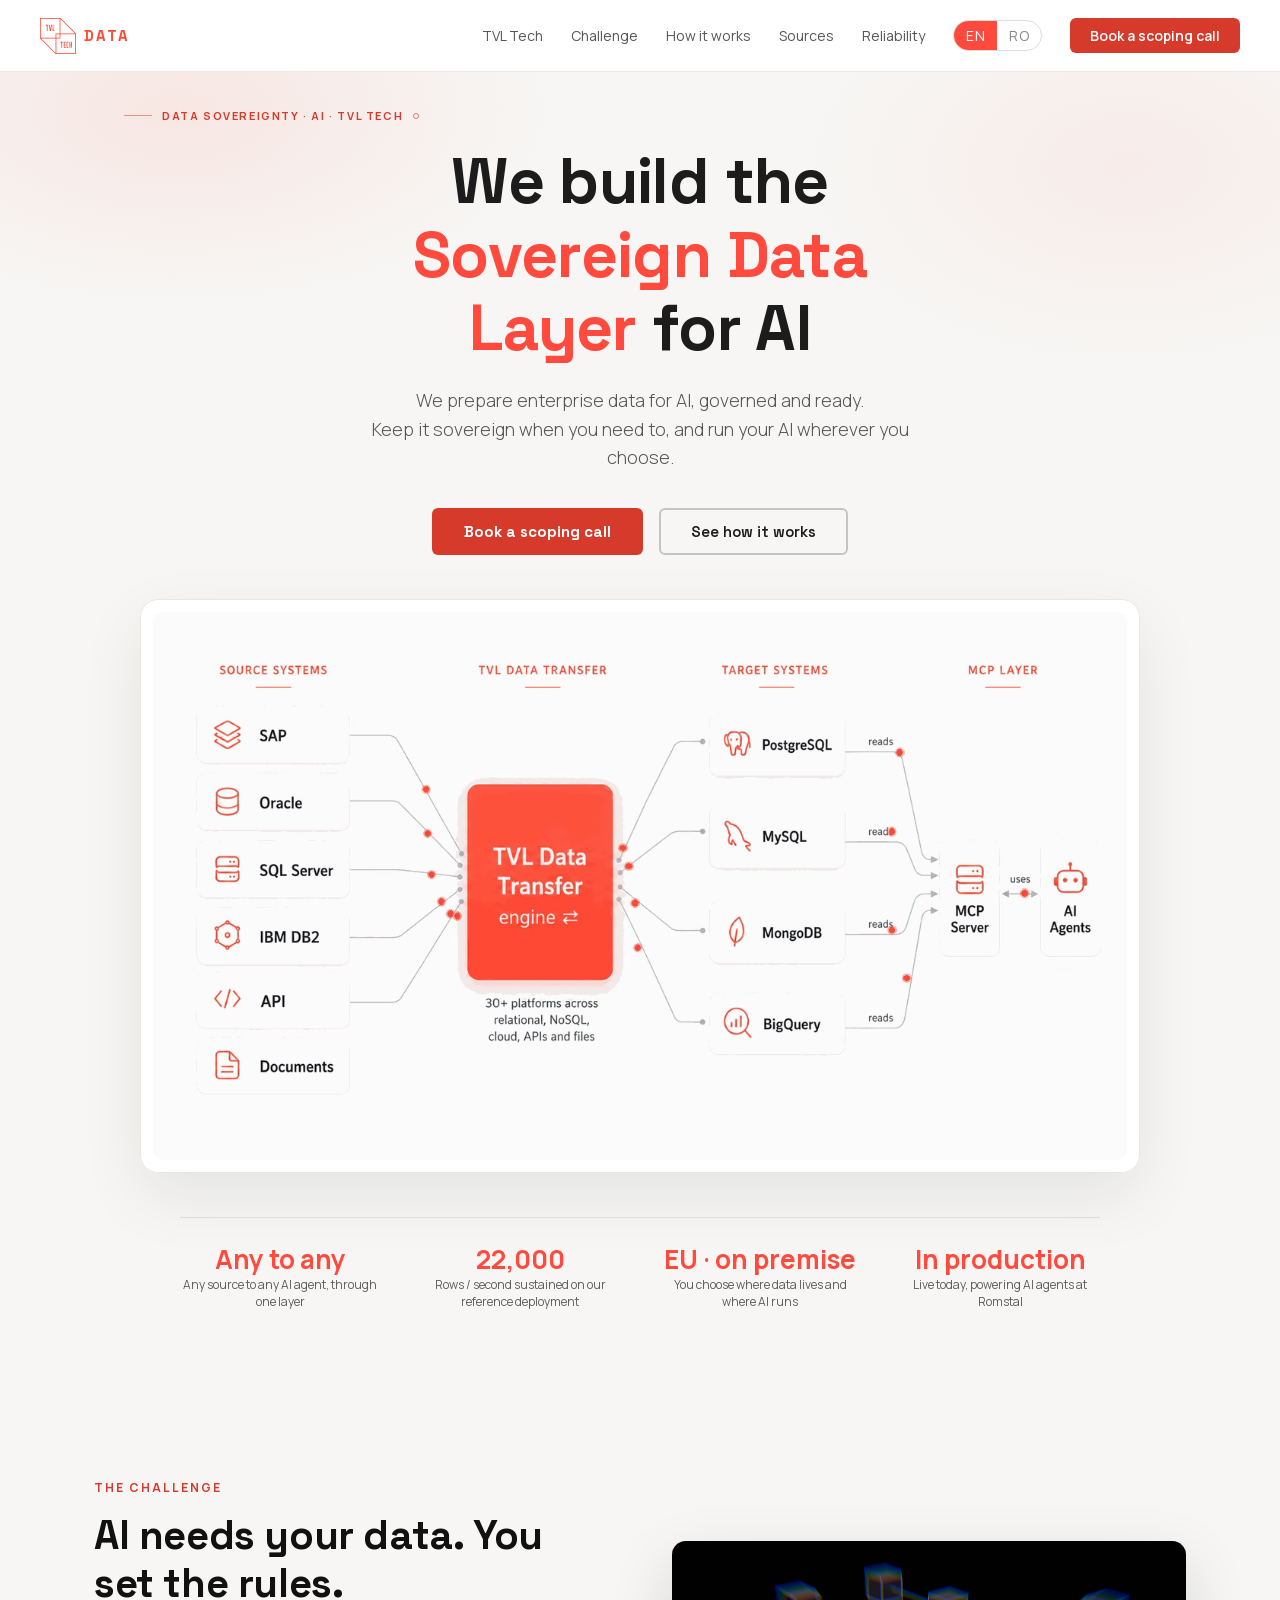
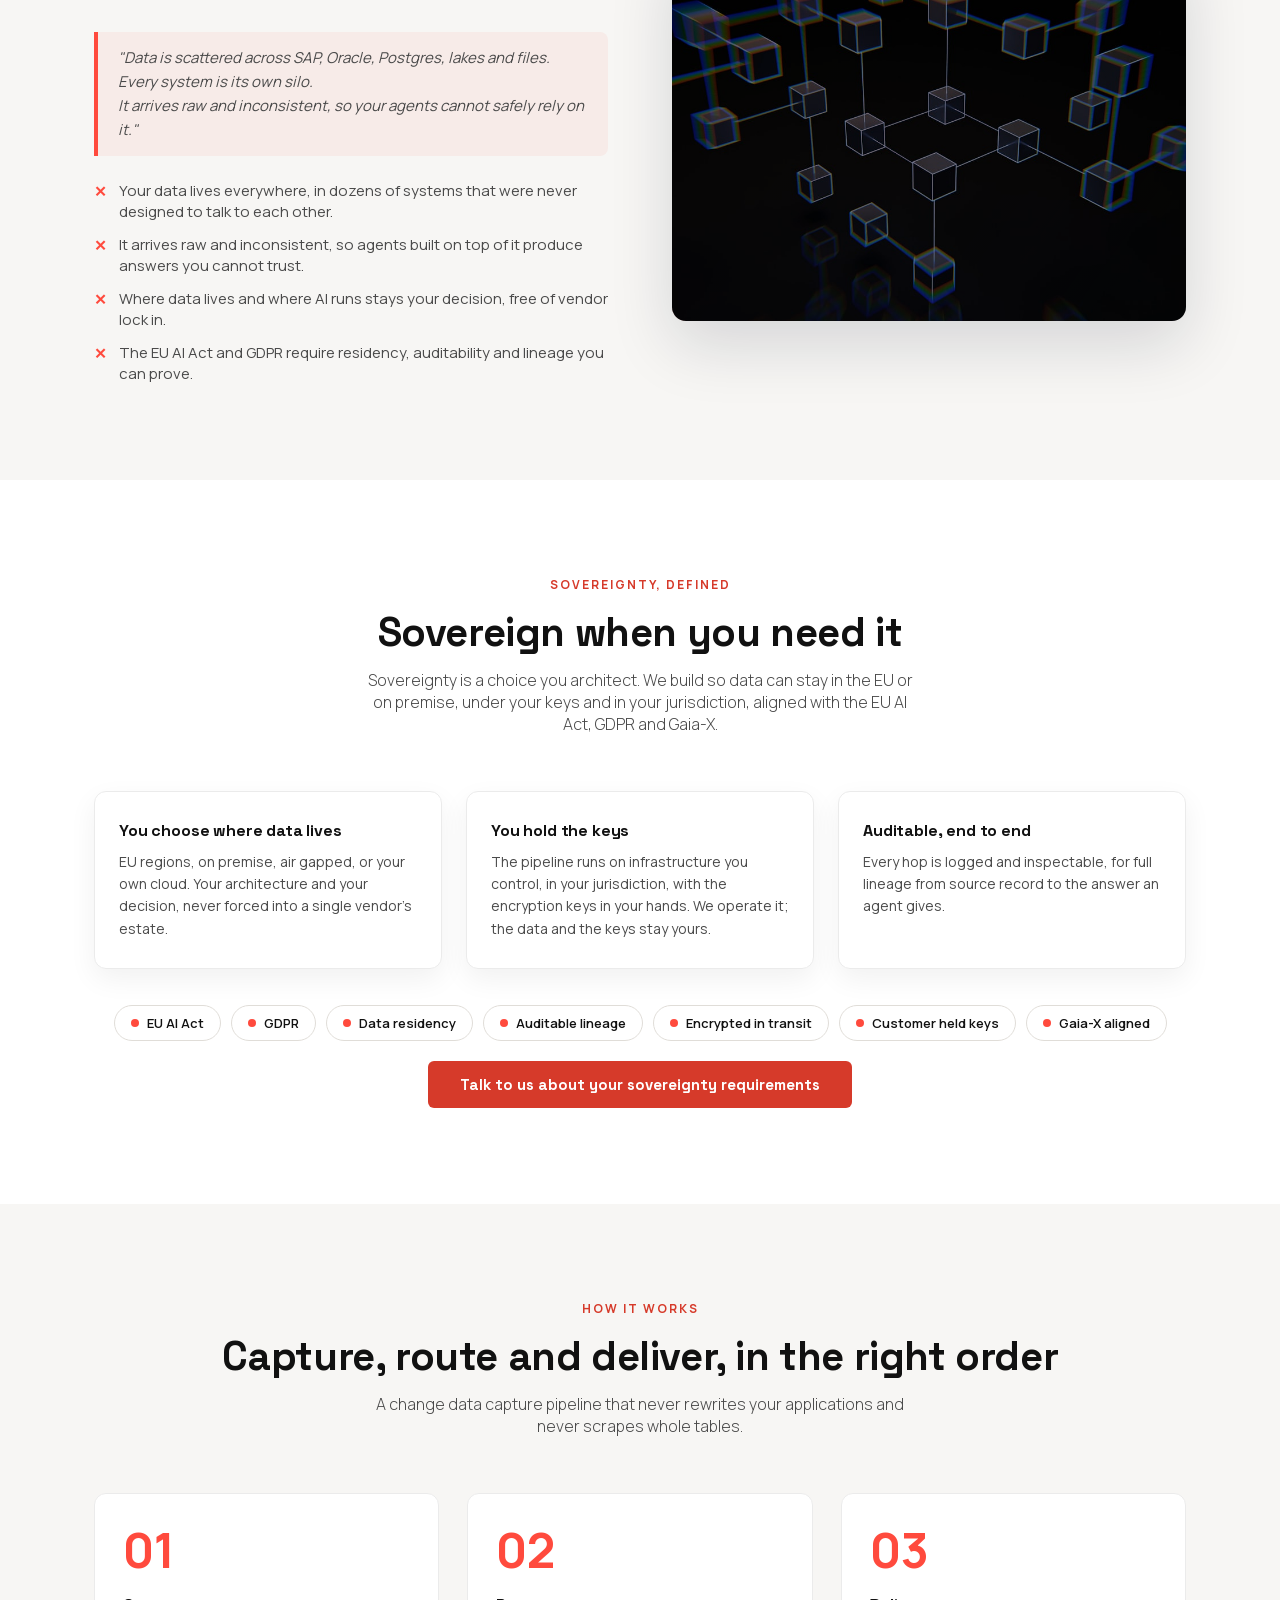
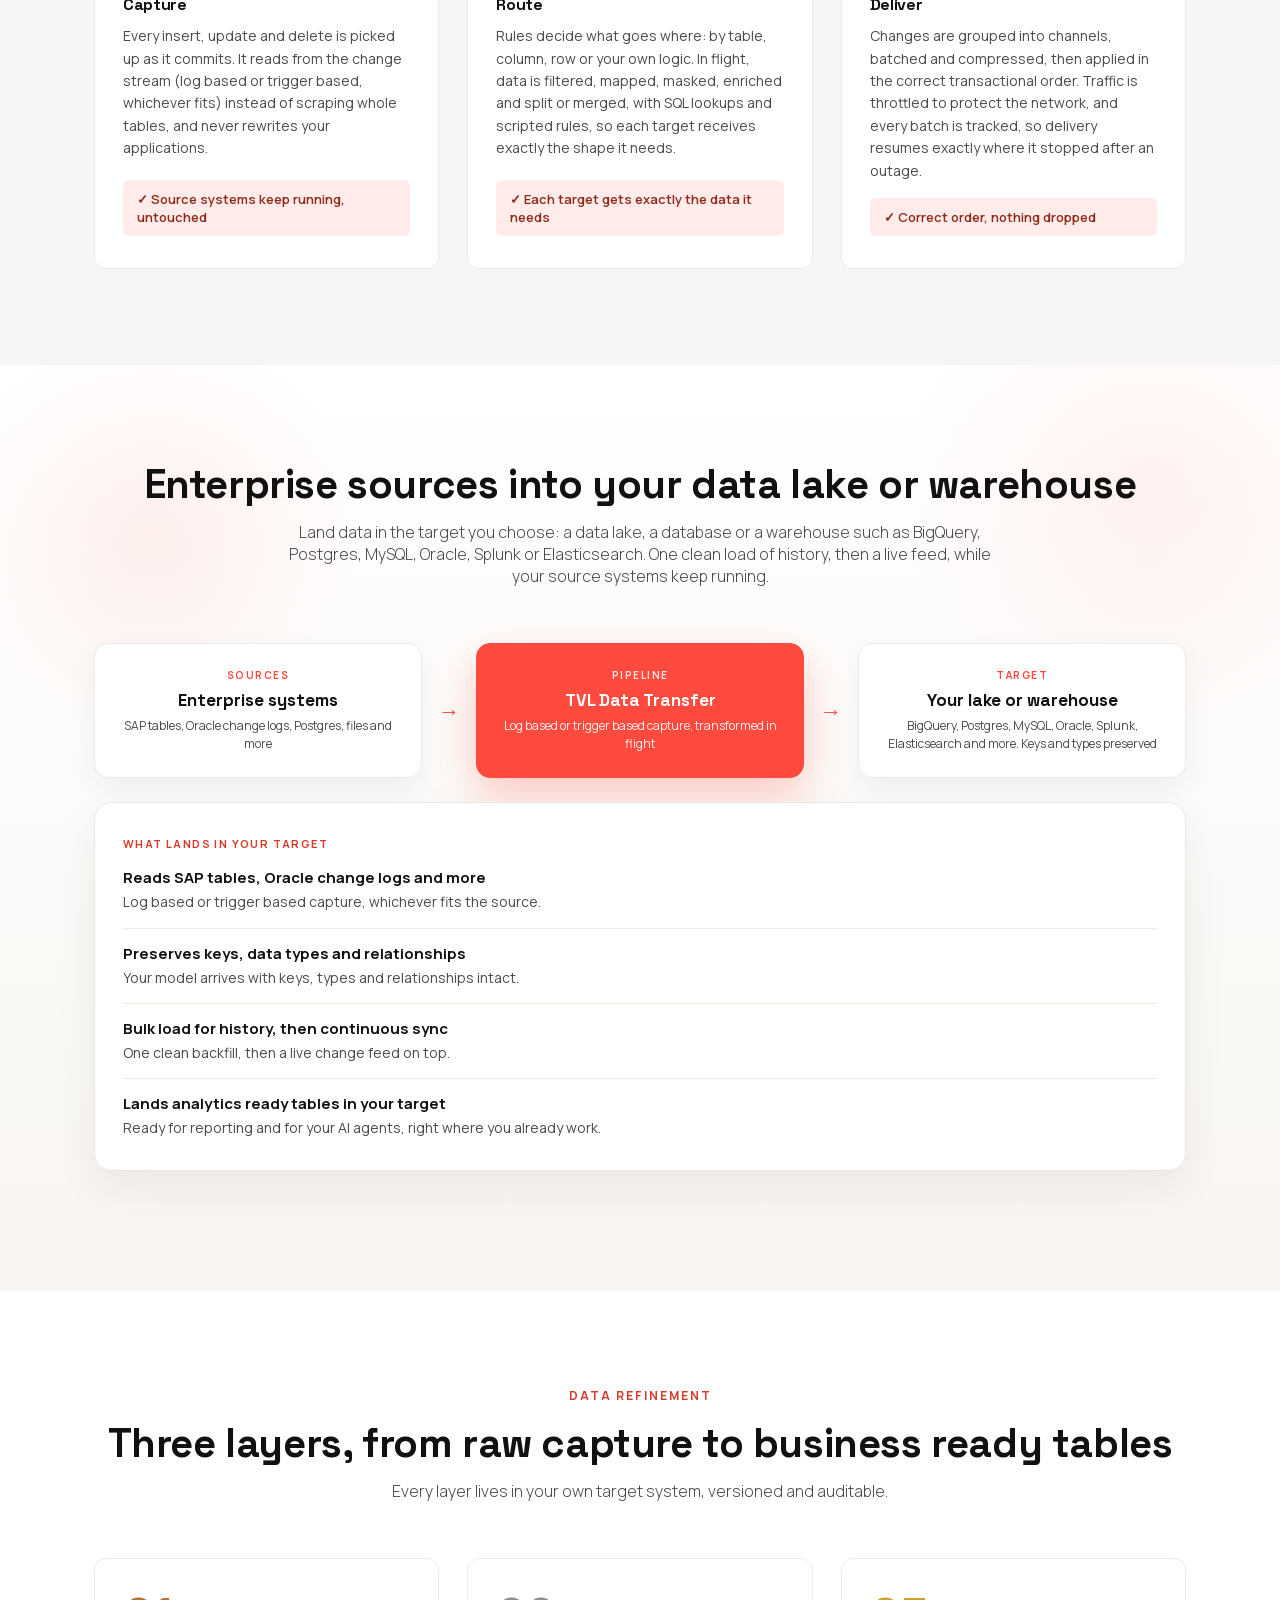
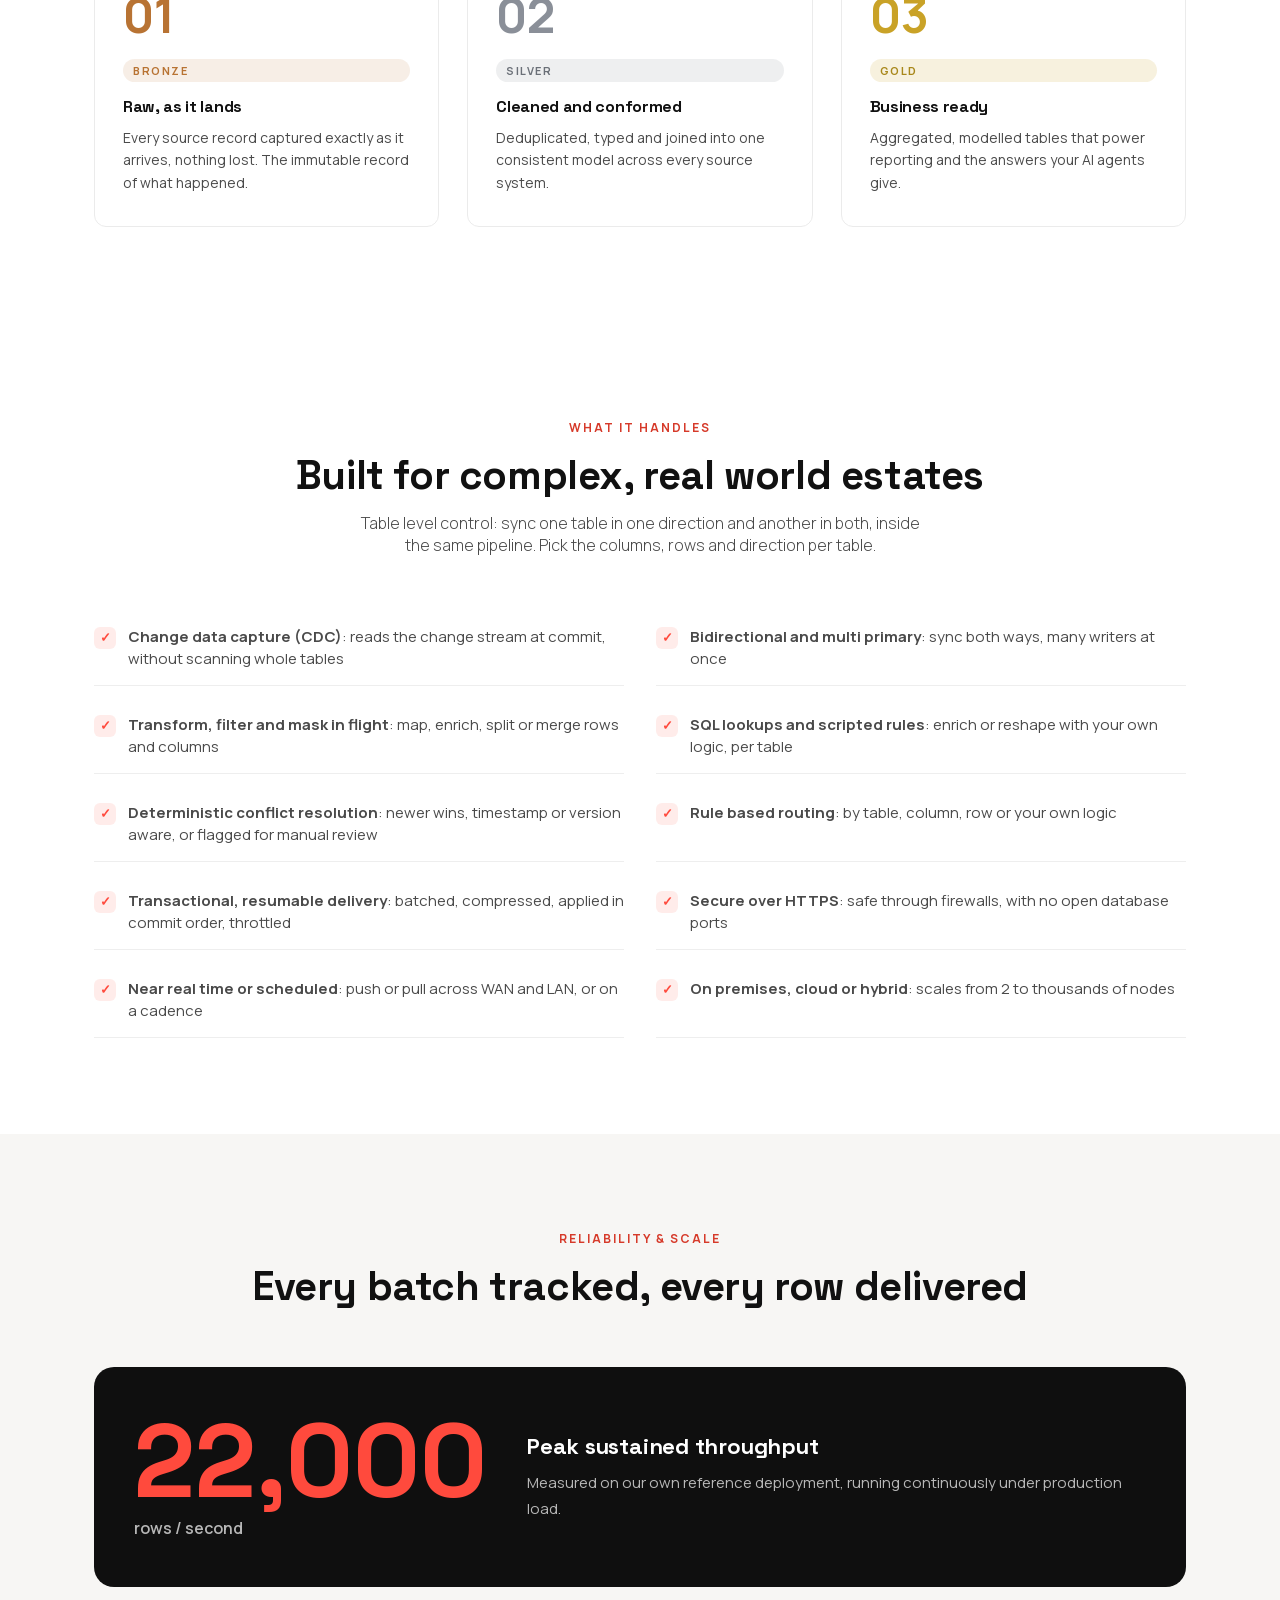
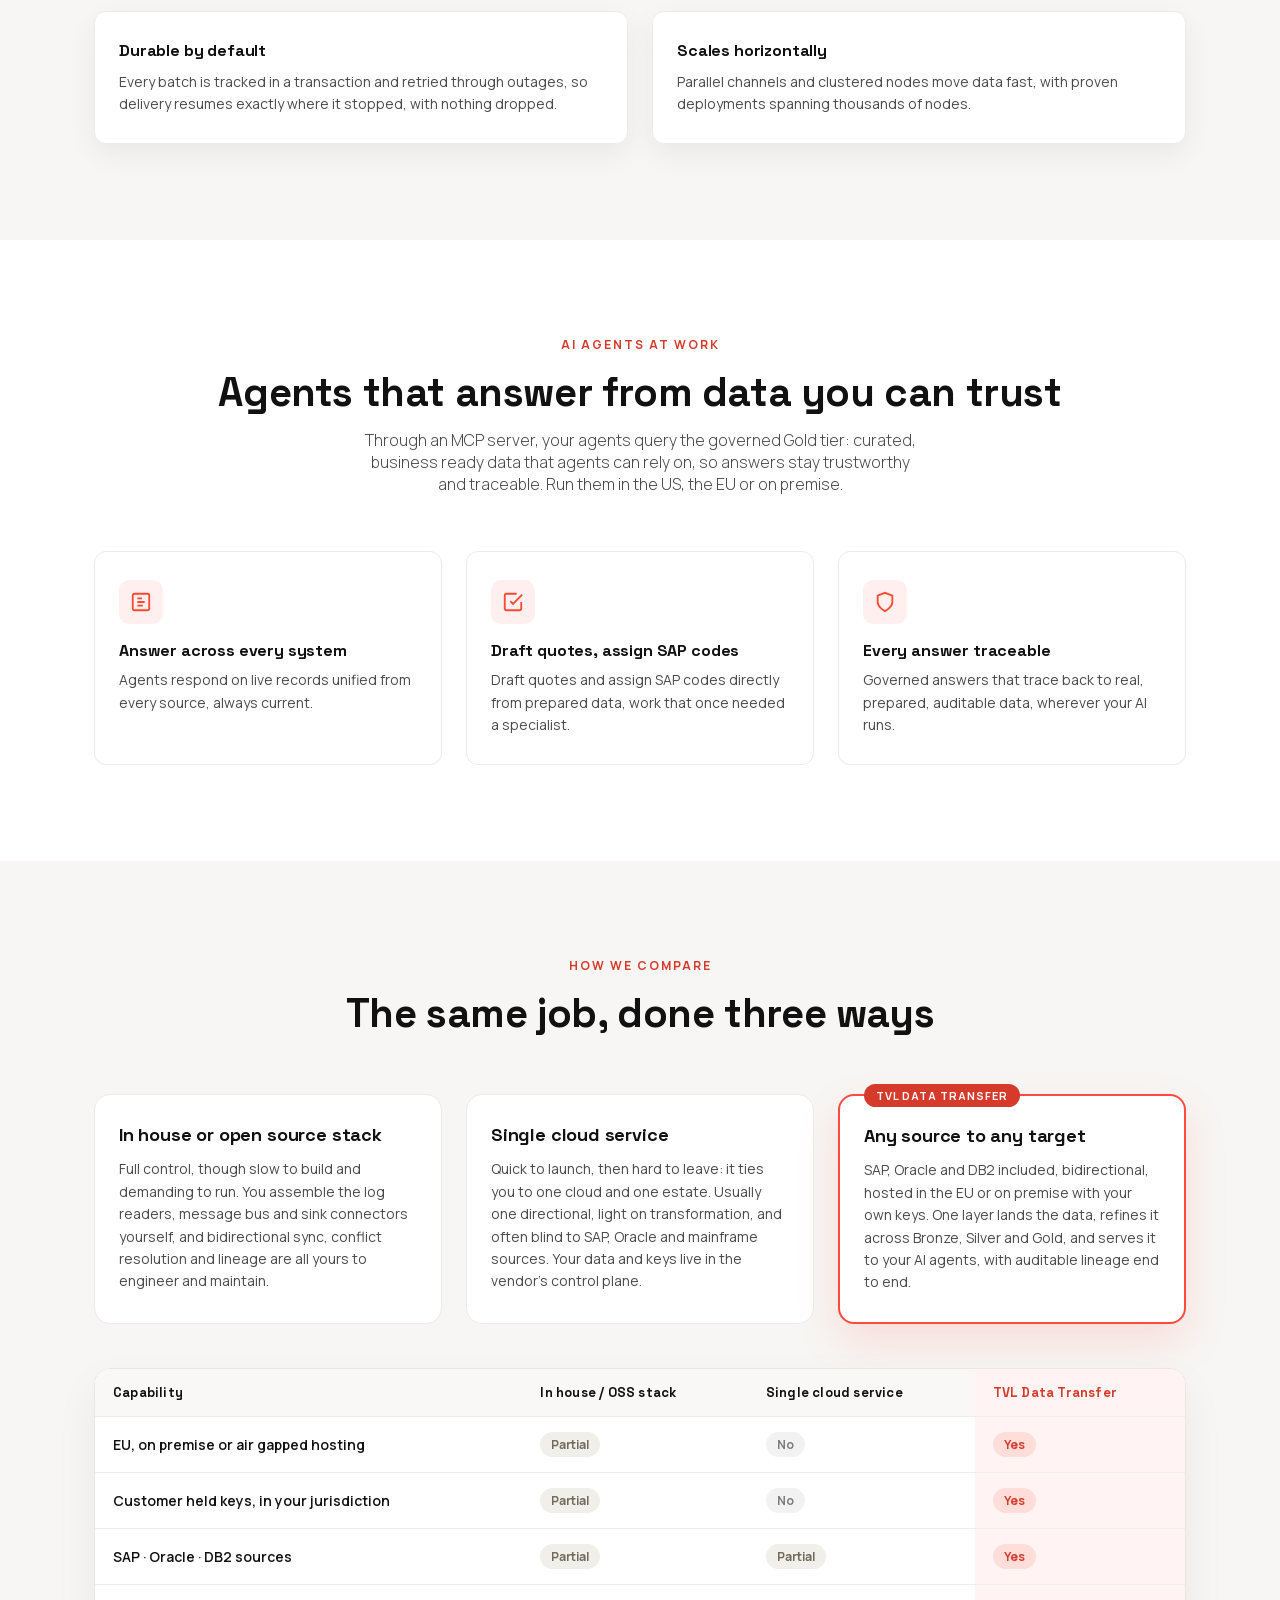
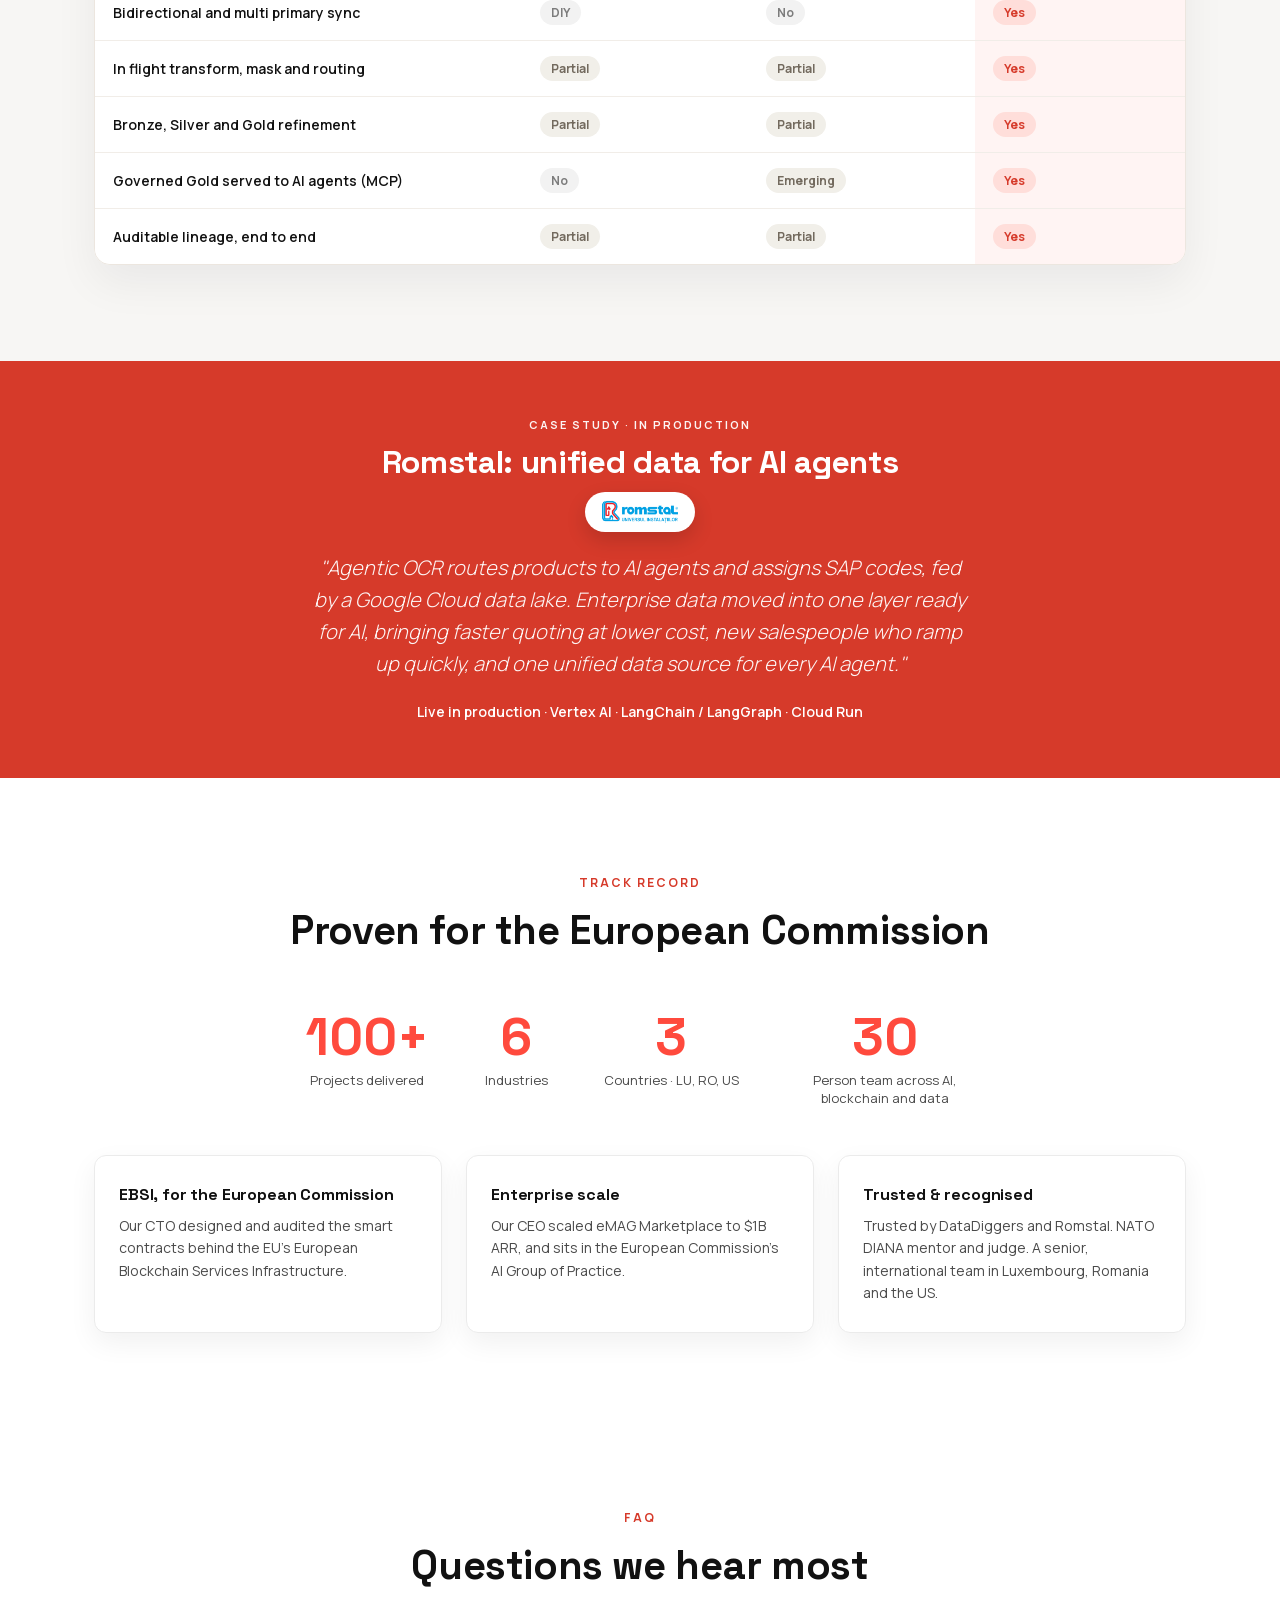
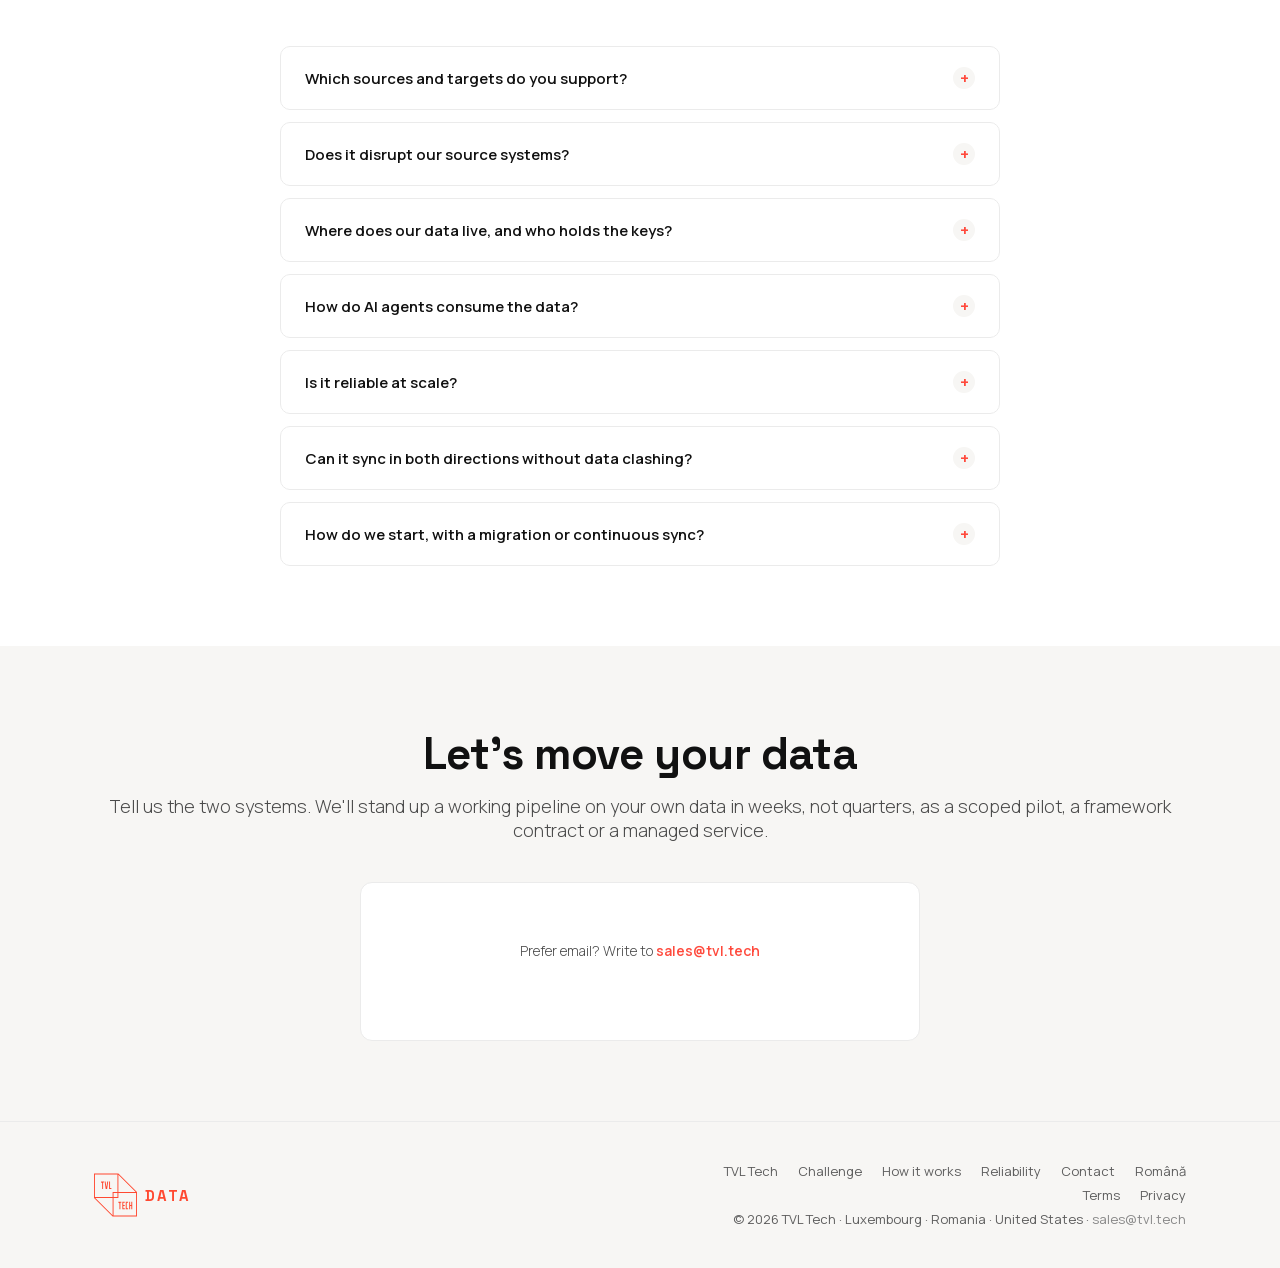
==== index.html @ ac5a1e0a "Add VideoObject schema for the architecture animation Only grounded change from the proposed posture" ====
<!DOCTYPE html>
<html lang="en">
<head>
  <meta charset="UTF-8">
  <link rel="icon" type="image/svg+xml" href="favicon.svg">
  <link rel="apple-touch-icon" href="favicon.svg">
  <meta name="viewport" content="width=device-width, initial-scale=1.0">
  <meta name="theme-color" content="#ff4a3d">
  <link rel="preload" href="/fonts/space-grotesk-latin.woff2" as="font" type="font/woff2" crossorigin>
  <link rel="preload" href="/fonts/manrope-latin.woff2" as="font" type="font/woff2" crossorigin>
  <title>TVL Data Transfer | The Sovereign Data Layer for AI</title>
  <meta name="description" content="Move enterprise data from any source to any AI agent, governed and sovereign. Change data capture into your lake, database or warehouse, served to agents via MCP.">
  <meta property="og:title" content="TVL Data Transfer: The Sovereign Data Layer for AI">
  <meta property="og:description" content="Any source to any AI agent, governed and ready. CDC into your lake, database or warehouse, refined and auditable, queried through an MCP server. EU AI Act and GDPR aligned.">
  <meta property="og:type" content="website">
  <meta property="og:url" content="https://data.tvl.tech/">
  <meta property="og:image" content="https://data.tvl.tech/images/architecture-static.png">
  <meta property="og:image:width" content="1280">
  <meta property="og:image:height" content="720">
  <meta property="og:image:alt" content="TVL Data Transfer architecture: enterprise sources through the engine into your target, served to AI agents via an MCP server.">
  <meta property="og:locale" content="en_US">
  <meta property="og:locale:alternate" content="ro_RO">
  <meta property="og:site_name" content="TVL Data Transfer">

  <!-- Twitter Card -->
  <meta name="twitter:card" content="summary_large_image">
  <meta name="twitter:title" content="TVL Data Transfer: The Sovereign Data Layer for AI">
  <meta name="twitter:description" content="Any source to any AI agent, governed and ready. CDC into your lake, database or warehouse, refined and auditable, queried through an MCP server.">
  <meta name="twitter:image" content="https://data.tvl.tech/images/architecture-static.png">

  <!-- Canonical + alternates -->
  <link rel="canonical" href="https://data.tvl.tech/">
  <link rel="alternate" hreflang="en" href="https://data.tvl.tech/">
  <link rel="alternate" hreflang="ro" href="https://data.tvl.tech/ro/">
  <link rel="alternate" hreflang="x-default" href="https://data.tvl.tech/">

  <!-- Robots -->
  <meta name="robots" content="index, follow, max-image-preview:large, max-snippet:-1">
  <meta name="author" content="TVL Tech">

  <!-- Schema.org JSON-LD -->
  <script type="application/ld+json">
  {
    "@context": "https://schema.org",
    "@type": "SoftwareApplication",
    "name": "TVL Data Transfer",
    "applicationCategory": "BusinessApplication",
    "operatingSystem": "Cloud, on premise, hybrid",
    "description": "The sovereign data layer for AI. Change data capture from enterprise sources into your data lake, database or warehouse, refined across Bronze, Silver and Gold and queried by AI agents through an MCP server. EU AI Act and GDPR aligned.",
    "provider": {
      "@type": "Organization",
      "name": "TVL Tech",
      "url": "https://tvl.tech/",
      "logo": "https://data.tvl.tech/favicon.svg",
      "areaServed": ["LU", "RO", "US", "EU"]
    },
    "offers": {
      "@type": "Offer",
      "availability": "https://schema.org/InStock"
    }
  }
  </script>

  <!-- FAQ structured data (rich results + AI answer engines) -->
  <script type="application/ld+json">
  {
    "@context": "https://schema.org",
    "@type": "FAQPage",
    "inLanguage": "en",
    "mainEntity": [
      { "@type": "Question", "name": "Which sources and targets do you support?", "acceptedAnswer": { "@type": "Answer", "text": "Enterprise sources such as SAP, Oracle, SQL Server, DB2, Postgres, data lakes and files, captured log based or trigger based. Targets are yours to choose: BigQuery, Postgres, MySQL, Oracle, Splunk, Elasticsearch and other lakes, databases and warehouses, refined across Bronze, Silver and Gold. Any source to any target." } },
      { "@type": "Question", "name": "Does it disrupt our source systems?", "acceptedAnswer": { "@type": "Answer", "text": "No. It reads from the change stream rather than scraping whole tables, and never rewrites your applications. We do one clean bulk load of history, then a continuous live sync on top, while your systems keep running throughout." } },
      { "@type": "Question", "name": "Where does our data live, and who holds the keys?", "acceptedAnswer": { "@type": "Answer", "text": "Wherever you decide: EU regions, on premise, or your own cloud. You keep your infrastructure and your encryption keys; we operate the pipeline while you keep control. Every hop is logged for full, auditable lineage." } },
      { "@type": "Question", "name": "How do AI agents consume the data?", "acceptedAnswer": { "@type": "Answer", "text": "Through an MCP server, your agents query the governed Gold tier data directly. They run in the US, the EU or on premise, and every answer is traceable to real, prepared, auditable records." } },
      { "@type": "Question", "name": "Is it reliable at scale?", "acceptedAnswer": { "@type": "Answer", "text": "Every batch is tracked in a transaction and retried through outages, so delivery resumes where it stopped with nothing dropped. Peak sustained throughput on our reference deployment is 22,000 rows per second, and it scales from 2 to thousands of nodes." } },
      { "@type": "Question", "name": "Can it sync in both directions without data clashing?", "acceptedAnswer": { "@type": "Answer", "text": "Yes. The pipeline runs bidirectional and multi primary, so several systems can write at once. Conflicts are detected on the primary key, changed data, or a timestamp or version column, then resolved with a deterministic strategy such as newer wins, or flagged for manual review, and you set the rule per table." } },
      { "@type": "Question", "name": "How do we start, with a migration or continuous sync?", "acceptedAnswer": { "@type": "Answer", "text": "Either. We scope, build and operate the pipeline end to end: a single migration off a legacy system, a continuous sync between platforms, or a permanent integration layer. Tell us the two systems and we stand up a working pipeline on your own data in weeks, not quarters." } }
    ]
  }
  </script>

  <!-- Organization (entity grounding for search + AI answer engines) -->
  <script type="application/ld+json">
  {
    "@context": "https://schema.org",
    "@type": "Organization",
    "name": "TVL Tech",
    "url": "https://tvl.tech/",
    "logo": "https://data.tvl.tech/favicon.svg",
    "description": "TVL Tech builds the sovereign data layer for AI: it moves enterprise data from any source to any target and serves it to AI agents, governed and ready, in the EU or on premise.",
    "areaServed": ["Luxembourg", "Romania", "United States", "European Union"],
    "sameAs": ["https://tvltech.lu", "https://academy.tvl.tech"],
    "knowsAbout": ["change data capture", "data sovereignty", "EU AI Act", "Model Context Protocol", "data lakes", "BigQuery", "AI agents"]
  }
  </script>

  <!-- VideoObject for the architecture animation (video search + AI grounding) -->
  <script type="application/ld+json">
  {
    "@context": "https://schema.org",
    "@type": "VideoObject",
    "name": "How TVL Data Transfer moves enterprise data to AI agents",
    "description": "Animated architecture overview: enterprise sources (SAP, Oracle, SQL Server, DB2, APIs, files) flow through the TVL Data Transfer engine into your target (BigQuery, Postgres, MySQL, MongoDB and more), then an MCP server serves the governed data to AI agents.",
    "thumbnailUrl": "https://data.tvl.tech/images/architecture-static.png",
    "contentUrl": "https://data.tvl.tech/images/architecture.mp4",
    "uploadDate": "2026-08-07",
    "inLanguage": "en"
  }
  </script>
  <link rel="stylesheet" href="index.css">
</head>
<body>

<a class="skip-link" href="#main">Skip to content</a>

<!-- ── NAV ── -->
<nav aria-label="Primary">
  <a class="nav-logo" href="#">
    <svg height="40" width="36" viewBox="107 107 786 786" fill="none" xmlns="http://www.w3.org/2000/svg">
      <path d="M892.95 447.19L552.77 107.06V106.92H106.92V552.81L447.19 893.07H893.08L892.95 447.18V447.19ZM868.91 447.19H552.78V131.19L868.91 447.18V447.19ZM123.99 123.99H535.71V447.19H447.19V535.75H123.99V123.99ZM535.71 464.25V535.75H464.25V464.25H535.71ZM131.04 552.81H447.19V868.94L131.04 552.81ZM876.01 876.01H464.25V552.81H552.77V464.25H876.01V876.01Z" fill="#FF4931"/>
      <path d="M290.55 255.08V272.11H273.12V389.18H255.88V281.12L236.53 272.11V255.08H290.55Z" fill="#FF4931"/>
      <path d="M366.8 255.08L346.7 389.18H321.03L300.92 255.08H318.53L329.85 330.57L331.7 342.92H336.02L337.88 330.57L349.19 255.08H366.8Z" fill="#FF4931"/>
      <path d="M424.68 372.12V389.18H382.92V255.08H400.17V372.12H424.68Z" fill="#FF4931"/>
      <path d="M552.77 641.5L572.22 650.55V759.11H589.54V658.63V641.5H607.06V624.37H552.77V641.5Z" fill="#FF4931"/>
      <path d="M642.28 700.21H668.27V683.08H642.28L641.92 641.5H668.84V624.37H636.12H624.96V641.5V651.53V759.11H626.91H668.84H669.45V741.98H642.28V700.21Z" fill="#FF4931"/>
      <path d="M687.35 741.98V759.11H729.89V741.98H704.67V641.5H729.89V624.37H687.35V741.98Z" fill="#FF4931"/>
      <path d="M788.8 624.37V683.08H767.63V624.37H750.3V759.11H767.63V700.21H788.8V759.11H806.12V624.37H788.8Z" fill="#FF4931"/>
    </svg>
    <span class="nav-logo-text">DATA</span>
  </a>
  <button class="hamburger" id="hamburger" aria-label="Open menu" aria-expanded="false" aria-controls="nav-links">
    <span></span><span></span><span></span>
  </button>
  <div class="nav-links" id="nav-links">
    <a href="https://tvl.tech" target="_blank" rel="noopener">TVL Tech</a>
    <a href="#challenge">Challenge</a>
    <a href="#how">How it works</a>
    <a href="#sources">Sources</a>
    <a href="#reliability">Reliability</a>
    <span class="lang-toggle" role="group" aria-label="Language">
      <a href="/" class="active" hreflang="en" aria-current="true">EN</a>
      <a href="/ro/" hreflang="ro" aria-label="Switch to Romanian">RO</a>
    </span>
    <a href="#contact" class="btn-nav">Book a scoping call</a>
  </div>
</nav>

<main id="main">

<!-- ── HERO ── -->
<section class="hero">
  <div class="hero-content">
    <div class="hero-label">Data Sovereignty · AI · TVL Tech</div>
    <h1>We build the <span>Sovereign Data Layer</span> for AI</h1>
    <p>We prepare enterprise data for AI, governed and ready.<br>Keep it sovereign when you need to, and run your AI wherever you choose.</p>
    <div class="hero-btns">
      <a href="#contact" class="btn-primary">Book a scoping call</a>
      <a href="#how" class="btn-ghost">See how it works</a>
    </div>
    <figure class="hero-architecture">
      <video class="motion" autoplay muted loop playsinline width="1280" height="720" poster="images/architecture-static.png" aria-label="TVL Data Transfer architecture: source systems (SAP, Oracle, SQL Server, IBM DB2, APIs, documents) flow through the TVL Data Transfer engine into target databases (PostgreSQL, MySQL, MongoDB, BigQuery); an MCP server then serves the data to AI agents.">
        <source src="images/architecture.webm" type="video/webm">
        <source src="images/architecture.mp4" type="video/mp4">
      </video>
      <img class="static" src="images/architecture-static.png" width="1280" height="720" alt="TVL Data Transfer architecture: source systems (SAP, Oracle, SQL Server, IBM DB2, APIs, documents) flow through the TVL Data Transfer engine into target databases (PostgreSQL, MySQL, MongoDB, BigQuery); an MCP server then serves the data to AI agents.">
    </figure>
    <div class="hero-stats">
      <div class="hero-stat">
        <div class="num">Any to any</div>
        <div class="lbl">Any source to any AI agent, through one layer</div>
      </div>
      <div class="hero-stat">
        <div class="num">22,000</div>
        <div class="lbl">Rows / second sustained on our reference deployment</div>
      </div>
      <div class="hero-stat">
        <div class="num">EU · on premise</div>
        <div class="lbl">You choose where data lives and where AI runs</div>
      </div>
      <div class="hero-stat">
        <div class="num">In production</div>
        <div class="lbl">Live today, powering AI agents at Romstal</div>
      </div>
    </div>
  </div>
</section>

<!-- ── THE CHALLENGE ── -->
<section class="problema" id="challenge">
  <div class="container">
    <div class="two-col">
      <div class="fade-in">
        <span class="red-label">The challenge</span>
        <h2 class="section-h2">AI needs your data. You set the rules.</h2>
        <blockquote>
          "Data is scattered across SAP, Oracle, Postgres, lakes and files.<br>Every system is its own silo.<br>It arrives raw and inconsistent, so your agents cannot safely rely on it."
        </blockquote>
        <ul class="pain-list">
          <li>Your data lives everywhere, in dozens of systems that were never designed to talk to each other.</li>
          <li>It arrives raw and inconsistent, so agents built on top of it produce answers you cannot trust.</li>
          <li>Where data lives and where AI runs stays your decision, free of vendor lock in.</li>
          <li>The EU AI Act and GDPR require residency, auditability and lineage you can prove.</li>
        </ul>
      </div>
      <div class="fade-in">
        <div class="challenge-photo">
          <img src="images/challenge.jpg" alt="Abstract dark visualisation of many separate data nodes, evoking enterprise systems scattered and not yet connected." loading="lazy" decoding="async" width="900" height="720">
        </div>
      </div>
    </div>
  </div>
</section>

<!-- ── SOVEREIGNTY ── -->
<section class="de-ce-acum" id="sovereignty">
  <div class="container">
    <div class="section-title-center fade-in">
      <span class="red-label">Sovereignty, defined</span>
      <h2 class="section-h2">Sovereign when you need it</h2>
      <p>Sovereignty is a choice you architect. We build so data can stay in the EU or on premise, under your keys and in your jurisdiction, aligned with the EU AI Act, GDPR and Gaia-X.</p>
    </div>
    <div class="urgenta-grid">
      <div class="urgenta-card fade-in">
        <h3>You choose where data lives</h3>
        <p>EU regions, on premise, air gapped, or your own cloud. Your architecture and your decision, never forced into a single vendor's estate.</p>
      </div>
      <div class="urgenta-card fade-in">
        <h3>You hold the keys</h3>
        <p>The pipeline runs on infrastructure you control, in your jurisdiction, with the encryption keys in your hands. We operate it; the data and the keys stay yours.</p>
      </div>
      <div class="urgenta-card fade-in">
        <h3>Auditable, end to end</h3>
        <p>Every hop is logged and inspectable, for full lineage from source record to the answer an agent gives.</p>
      </div>
    </div>
    <div class="standards-band fade-in">
      <span class="standards-chip">EU AI Act</span>
      <span class="standards-chip">GDPR</span>
      <span class="standards-chip">Data residency</span>
      <span class="standards-chip">Auditable lineage</span>
      <span class="standards-chip">Encrypted in transit</span>
      <span class="standards-chip">Customer held keys</span>
      <span class="standards-chip">Gaia-X aligned</span>
    </div>
    <div class="urgenta-cta fade-in">
      <a class="btn-primary" href="#contact">Talk to us about your sovereignty requirements</a>
    </div>
  </div>
</section>

<!-- ── HOW IT WORKS ── -->
<section class="cum" id="how">
  <div class="container">
    <div class="section-title-center fade-in">
      <span class="red-label">How it works</span>
      <h2 class="section-h2">Capture, route and deliver, in the right order</h2>
      <p>A change data capture pipeline that never rewrites your applications and never scrapes whole tables.</p>
    </div>
    <div class="steps-grid">
      <div class="step-card fade-in">
        <div class="step-num">01</div>
        <h3>Capture</h3>
        <p>Every insert, update and delete is picked up as it commits. It reads from the change stream (log based or trigger based, whichever fits) instead of scraping whole tables, and never rewrites your applications.</p>
        <div class="step-result">✓ Source systems keep running, untouched</div>
      </div>
      <div class="step-card fade-in">
        <div class="step-num">02</div>
        <h3>Route</h3>
        <p>Rules decide what goes where: by table, column, row or your own logic. In flight, data is filtered, mapped, masked, enriched and split or merged, with SQL lookups and scripted rules, so each target receives exactly the shape it needs.</p>
        <div class="step-result">✓ Each target gets exactly the data it needs</div>
      </div>
      <div class="step-card fade-in">
        <div class="step-num">03</div>
        <h3>Deliver</h3>
        <p>Changes are grouped into channels, batched and compressed, then applied in the correct transactional order. Traffic is throttled to protect the network, and every batch is tracked, so delivery resumes exactly where it stopped after an outage.</p>
        <div class="step-result">✓ Correct order, nothing dropped</div>
      </div>
    </div>
  </div>
</section>

<!-- ── SOURCES ── -->
<section class="sprint-focus" id="sources">
  <div class="container">
    <div class="section-title-center fade-in">
      <h2 class="section-h2">Enterprise sources into your data lake or warehouse</h2>
      <p>Land data in the target you choose: a data lake, a database or a warehouse such as BigQuery, Postgres, MySQL, Oracle, Splunk or Elasticsearch. One clean load of history, then a live feed, while your source systems keep running.</p>
    </div>

    <div class="flow-diagram fade-in">
      <div class="flow-node">
        <div class="flow-kicker">Sources</div>
        <div class="flow-title">Enterprise systems</div>
        <div class="flow-sub">SAP tables, Oracle change logs, Postgres, files and more</div>
      </div>
      <div class="flow-arrow">→</div>
      <div class="flow-node is-core">
        <div class="flow-kicker">Pipeline</div>
        <div class="flow-title">TVL Data Transfer</div>
        <div class="flow-sub">Log based or trigger based capture, transformed in flight</div>
      </div>
      <div class="flow-arrow">→</div>
      <div class="flow-node">
        <div class="flow-kicker">Target</div>
        <div class="flow-title">Your lake or warehouse</div>
        <div class="flow-sub">BigQuery, Postgres, MySQL, Oracle, Splunk, Elasticsearch and more. Keys and types preserved</div>
      </div>
    </div>

    <div class="sprint-top-grid" style="grid-template-columns:1fr;margin-top:24px;">
      <div class="sprint-overview-card fade-in">
        <span class="sprint-mini-label">What lands in your target</span>
        <div class="sprint-overview-notes" style="margin-top:0;padding-top:0;border-top:0;">
          <div class="sprint-overview-note">
            <strong>Reads SAP tables, Oracle change logs and more</strong>
            <p>Log based or trigger based capture, whichever fits the source.</p>
          </div>
          <div class="sprint-overview-note">
            <strong>Preserves keys, data types and relationships</strong>
            <p>Your model arrives with keys, types and relationships intact.</p>
          </div>
          <div class="sprint-overview-note">
            <strong>Bulk load for history, then continuous sync</strong>
            <p>One clean backfill, then a live change feed on top.</p>
          </div>
          <div class="sprint-overview-note">
            <strong>Lands analytics ready tables in your target</strong>
            <p>Ready for reporting and for your AI agents, right where you already work.</p>
          </div>
        </div>
      </div>
    </div>
  </div>
</section>

<!-- ── DATA REFINEMENT (MEDALLION) ── -->
<section class="cum" id="refinement" style="background:#fff;">
  <div class="container">
    <div class="section-title-center fade-in">
      <span class="red-label">Data refinement</span>
      <h2 class="section-h2">Three layers, from raw capture to business ready tables</h2>
      <p>Every layer lives in your own target system, versioned and auditable.</p>
    </div>
    <div class="steps-grid">
      <div class="step-card tier-bronze fade-in">
        <div class="step-num">01</div>
        <span class="tier-badge">Bronze</span>
        <h3>Raw, as it lands</h3>
        <p>Every source record captured exactly as it arrives, nothing lost. The immutable record of what happened.</p>
      </div>
      <div class="step-card tier-silver fade-in">
        <div class="step-num">02</div>
        <span class="tier-badge">Silver</span>
        <h3>Cleaned and conformed</h3>
        <p>Deduplicated, typed and joined into one consistent model across every source system.</p>
      </div>
      <div class="step-card tier-gold fade-in">
        <div class="step-num">03</div>
        <span class="tier-badge">Gold</span>
        <h3>Business ready</h3>
        <p>Aggregated, modelled tables that power reporting and the answers your AI agents give.</p>
      </div>
    </div>
  </div>
</section>

<!-- ── WHAT IT HANDLES ── -->
<section class="customizat" id="capabilities">
  <div class="container">
    <div class="section-title-center fade-in">
      <span class="red-label">What it handles</span>
      <h2 class="section-h2">Built for complex, real world estates</h2>
      <p>Table level control: sync one table in one direction and another in both, inside the same pipeline. Pick the columns, rows and direction per table.</p>
    </div>
    <div class="capability-grid fade-in">
      <div class="capability-item"><span class="cap-check">✓</span><span><strong>Change data capture (CDC)</strong>: reads the change stream at commit, without scanning whole tables</span></div>
      <div class="capability-item"><span class="cap-check">✓</span><span><strong>Bidirectional and multi primary</strong>: sync both ways, many writers at once</span></div>
      <div class="capability-item"><span class="cap-check">✓</span><span><strong>Transform, filter and mask in flight</strong>: map, enrich, split or merge rows and columns</span></div>
      <div class="capability-item"><span class="cap-check">✓</span><span><strong>SQL lookups and scripted rules</strong>: enrich or reshape with your own logic, per table</span></div>
      <div class="capability-item"><span class="cap-check">✓</span><span><strong>Deterministic conflict resolution</strong>: newer wins, timestamp or version aware, or flagged for manual review</span></div>
      <div class="capability-item"><span class="cap-check">✓</span><span><strong>Rule based routing</strong>: by table, column, row or your own logic</span></div>
      <div class="capability-item"><span class="cap-check">✓</span><span><strong>Transactional, resumable delivery</strong>: batched, compressed, applied in commit order, throttled</span></div>
      <div class="capability-item"><span class="cap-check">✓</span><span><strong>Secure over HTTPS</strong>: safe through firewalls, with no open database ports</span></div>
      <div class="capability-item"><span class="cap-check">✓</span><span><strong>Near real time or scheduled</strong>: push or pull across WAN and LAN, or on a cadence</span></div>
      <div class="capability-item"><span class="cap-check">✓</span><span><strong>On premises, cloud or hybrid</strong>: scales from 2 to thousands of nodes</span></div>
    </div>
  </div>
</section>

<!-- ── RELIABILITY & SCALE ── -->
<section class="de-ce" id="reliability">
  <div class="container">
    <div class="section-title-center fade-in">
      <span class="red-label">Reliability &amp; scale</span>
      <h2 class="section-h2">Every batch tracked, every row delivered</h2>
    </div>
    <div class="metric-hero fade-in" style="margin-bottom:24px;">
      <div>
        <div class="metric-num">22,000</div>
        <div class="metric-unit">rows / second</div>
      </div>
      <div class="metric-copy">
        <h3>Peak sustained throughput</h3>
        <p>Measured on our own reference deployment, running continuously under production load.</p>
      </div>
    </div>
    <div class="urgenta-grid" style="grid-template-columns:repeat(2,1fr);">
      <div class="urgenta-card fade-in">
        <h3>Durable by default</h3>
        <p>Every batch is tracked in a transaction and retried through outages, so delivery resumes exactly where it stopped, with nothing dropped.</p>
      </div>
      <div class="urgenta-card fade-in">
        <h3>Scales horizontally</h3>
        <p>Parallel channels and clustered nodes move data fast, with proven deployments spanning thousands of nodes.</p>
      </div>
    </div>
  </div>
</section>

<!-- ── AI AGENTS AT WORK ── -->
<section class="avantaje" id="agents">
  <div class="container">
    <div class="section-title-center fade-in">
      <span class="red-label">AI agents at work</span>
      <h2 class="section-h2">Agents that answer from data you can trust</h2>
      <p>Through an MCP server, your agents query the governed Gold tier: curated, business ready data that agents can rely on, so answers stay trustworthy and traceable. Run them in the US, the EU or on premise.</p>
    </div>
    <div class="features-grid">
      <div class="feature-card fade-in">
        <div class="feature-icon">
          <svg viewBox="0 0 24 24" fill="none" stroke="rgb(255,73,49)" stroke-width="2"><rect x="3" y="3" width="18" height="18" rx="2"/><path d="M8 12h8M8 8h5M8 16h6"/></svg>
        </div>
        <h3>Answer across every system</h3>
        <p>Agents respond on live records unified from every source, always current.</p>
      </div>
      <div class="feature-card fade-in">
        <div class="feature-icon">
          <svg viewBox="0 0 24 24" fill="none" stroke="rgb(255,73,49)" stroke-width="2"><path d="M9 11l3 3L22 4"/><path d="M21 12v7a2 2 0 0 1-2 2H5a2 2 0 0 1-2-2V5a2 2 0 0 1 2-2h11"/></svg>
        </div>
        <h3>Draft quotes, assign SAP codes</h3>
        <p>Draft quotes and assign SAP codes directly from prepared data, work that once needed a specialist.</p>
      </div>
      <div class="feature-card fade-in">
        <div class="feature-icon">
          <svg viewBox="0 0 24 24" fill="none" stroke="rgb(255,73,49)" stroke-width="2"><path d="M12 22s8-4 8-10V5l-8-3-8 3v7c0 6 8 10 8 10z"/></svg>
        </div>
        <h3>Every answer traceable</h3>
        <p>Governed answers that trace back to real, prepared, auditable data, wherever your AI runs.</p>
      </div>
    </div>
  </div>
</section>

<!-- ── HOW WE COMPARE ── -->
<section class="cum" id="compare" style="background:var(--light-bg);">
  <div class="container">
    <div class="section-title-center fade-in">
      <span class="red-label">How we compare</span>
      <h2 class="section-h2">The same job, done three ways</h2>
    </div>
    <div class="compare-grid">
      <div class="compare-card fade-in">
        <h3>In house or open source stack</h3>
        <p>Full control, though slow to build and demanding to run. You assemble the log readers, message bus and sink connectors yourself, and bidirectional sync, conflict resolution and lineage are all yours to engineer and maintain.</p>
      </div>
      <div class="compare-card fade-in">
        <h3>Single cloud service</h3>
        <p>Quick to launch, then hard to leave: it ties you to one cloud and one estate. Usually one directional, light on transformation, and often blind to SAP, Oracle and mainframe sources. Your data and keys live in the vendor's control plane.</p>
      </div>
      <div class="compare-card is-winner fade-in">
        <span class="compare-badge">TVL Data Transfer</span>
        <h3>Any source to any target</h3>
        <p>SAP, Oracle and DB2 included, bidirectional, hosted in the EU or on premise with your own keys. One layer lands the data, refines it across Bronze, Silver and Gold, and serves it to your AI agents, with auditable lineage end to end.</p>
      </div>
    </div>

    <div class="sov-table-wrap fade-in">
      <table class="sov-table">
        <caption class="vh">How TVL Data Transfer compares with an in house or open source stack and a single cloud service, capability by capability.</caption>
        <thead>
          <tr>
            <th scope="col">Capability</th>
            <th scope="col">In house / OSS stack</th>
            <th scope="col">Single cloud service</th>
            <th scope="col" class="col-tvl">TVL Data Transfer</th>
          </tr>
        </thead>
        <tbody>
          <tr><th scope="row">EU, on premise or air gapped hosting</th><td><span class="cap-part">Partial</span></td><td><span class="cap-no">No</span></td><td class="col-tvl"><span class="cap-yes">Yes</span></td></tr>
          <tr><th scope="row">Customer held keys, in your jurisdiction</th><td><span class="cap-part">Partial</span></td><td><span class="cap-no">No</span></td><td class="col-tvl"><span class="cap-yes">Yes</span></td></tr>
          <tr><th scope="row">SAP · Oracle · DB2 sources</th><td><span class="cap-part">Partial</span></td><td><span class="cap-part">Partial</span></td><td class="col-tvl"><span class="cap-yes">Yes</span></td></tr>
          <tr><th scope="row">Bidirectional and multi primary sync</th><td><span class="cap-no">DIY</span></td><td><span class="cap-no">No</span></td><td class="col-tvl"><span class="cap-yes">Yes</span></td></tr>
          <tr><th scope="row">In flight transform, mask and routing</th><td><span class="cap-part">Partial</span></td><td><span class="cap-part">Partial</span></td><td class="col-tvl"><span class="cap-yes">Yes</span></td></tr>
          <tr><th scope="row">Bronze, Silver and Gold refinement</th><td><span class="cap-part">Partial</span></td><td><span class="cap-part">Partial</span></td><td class="col-tvl"><span class="cap-yes">Yes</span></td></tr>
          <tr><th scope="row">Governed Gold served to AI agents (MCP)</th><td><span class="cap-no">No</span></td><td><span class="cap-part">Emerging</span></td><td class="col-tvl"><span class="cap-yes">Yes</span></td></tr>
          <tr><th scope="row">Auditable lineage, end to end</th><td><span class="cap-part">Partial</span></td><td><span class="cap-part">Partial</span></td><td class="col-tvl"><span class="cap-yes">Yes</span></td></tr>
        </tbody>
      </table>
    </div>
  </div>
</section>

<!-- ── CASE STUDY / TESTIMONIAL ── -->
<section class="testimonial-strip" id="case-study">
  <div class="testimonial-inner fade-in">
    <div class="testimonial-header">
      <span class="testimonial-kicker">Case study · In production</span>
      <h2>Romstal: unified data for AI agents</h2>
      <img class="testimonial-logo" src="images/romstal-logo.png" alt="Romstal">
    </div>
    <blockquote>
      "Agentic OCR routes products to AI agents and assigns SAP codes, fed by a Google Cloud data lake. Enterprise data moved into one layer ready for AI, bringing faster quoting at lower cost, new salespeople who ramp up quickly, and one unified data source for every AI agent."
    </blockquote>
    <cite>Live in production · Vertex AI · LangChain / LangGraph · Cloud Run</cite>
  </div>
</section>

<!-- ── TRACK RECORD ── -->
<section class="trainer" id="track-record">
  <div class="container">
    <div class="section-title-center fade-in">
      <span class="red-label">Track record</span>
      <h2 class="section-h2" style="text-align:center;">Proven for the European Commission</h2>
    </div>
    <div class="record-band fade-in">
      <div class="record-stat">
        <div class="num">100+</div>
        <div class="lbl">Projects delivered</div>
      </div>
      <div class="record-stat">
        <div class="num">6</div>
        <div class="lbl">Industries</div>
      </div>
      <div class="record-stat">
        <div class="num">3</div>
        <div class="lbl">Countries · LU, RO, US</div>
      </div>
      <div class="record-stat">
        <div class="num">30</div>
        <div class="lbl">Person team across AI, blockchain and data</div>
      </div>
    </div>
    <div class="urgenta-grid">
      <div class="urgenta-card fade-in">
        <h3>EBSI, for the European Commission</h3>
        <p>Our CTO designed and audited the smart contracts behind the EU's European Blockchain Services Infrastructure.</p>
      </div>
      <div class="urgenta-card fade-in">
        <h3>Enterprise scale</h3>
        <p>Our CEO scaled eMAG Marketplace to $1B ARR, and sits in the European Commission's AI Group of Practice.</p>
      </div>
      <div class="urgenta-card fade-in">
        <h3>Trusted &amp; recognised</h3>
        <p>Trusted by DataDiggers and Romstal. NATO DIANA mentor and judge. A senior, international team in Luxembourg, Romania and the US.</p>
      </div>
    </div>
  </div>
</section>

<!-- ── FAQ ── -->
<section class="faq">
  <div class="container">
    <div class="section-title-center fade-in">
      <span class="red-label">FAQ</span>
      <h2 class="section-h2">Questions we hear most</h2>
    </div>
    <div class="faq-list">
      <div class="faq-item fade-in">
        <button class="faq-question" type="button">
          Which sources and targets do you support?
          <span class="faq-icon">+</span>
        </button>
        <div class="faq-answer">Enterprise sources such as SAP, Oracle, SQL Server, DB2, Postgres, data lakes and files, captured log based or trigger based. Targets are yours to choose: BigQuery, Postgres, MySQL, Oracle, Splunk, Elasticsearch and other lakes, databases and warehouses, refined across Bronze, Silver and Gold. Any source to any target.</div>
      </div>
      <div class="faq-item fade-in">
        <button class="faq-question" type="button">
          Does it disrupt our source systems?
          <span class="faq-icon">+</span>
        </button>
        <div class="faq-answer">No. It reads from the change stream rather than scraping whole tables, and never rewrites your applications. We do one clean bulk load of history, then a continuous live sync on top, while your systems keep running throughout.</div>
      </div>
      <div class="faq-item fade-in">
        <button class="faq-question" type="button">
          Where does our data live, and who holds the keys?
          <span class="faq-icon">+</span>
        </button>
        <div class="faq-answer">Wherever you decide: EU regions, on premise, or your own cloud. You keep your infrastructure and your encryption keys; we operate the pipeline while you keep control. Every hop is logged for full, auditable lineage.</div>
      </div>
      <div class="faq-item fade-in">
        <button class="faq-question" type="button">
          How do AI agents consume the data?
          <span class="faq-icon">+</span>
        </button>
        <div class="faq-answer">Through an MCP server, your agents query the governed Gold tier data directly. They run in the US, the EU or on premise, and every answer is traceable to real, prepared, auditable records.</div>
      </div>
      <div class="faq-item fade-in">
        <button class="faq-question" type="button">
          Is it reliable at scale?
          <span class="faq-icon">+</span>
        </button>
        <div class="faq-answer">Every batch is tracked in a transaction and retried through outages, so delivery resumes where it stopped with nothing dropped. Peak sustained throughput on our reference deployment is 22,000 rows/second, and it scales from 2 to thousands of nodes.</div>
      </div>
      <div class="faq-item fade-in">
        <button class="faq-question" type="button">
          Can it sync in both directions without data clashing?
          <span class="faq-icon">+</span>
        </button>
        <div class="faq-answer">Yes. The pipeline runs bidirectional and multi primary, so several systems can write at once. Conflicts are detected on the primary key, changed data, or a timestamp or version column, then resolved with a deterministic strategy such as newer wins, or flagged for manual review, and you set the rule per table.</div>
      </div>
      <div class="faq-item fade-in">
        <button class="faq-question" type="button">
          How do we start, with a migration or continuous sync?
          <span class="faq-icon">+</span>
        </button>
        <div class="faq-answer">Either. We scope, build and operate the pipeline end to end: a single migration off a legacy system, a continuous sync between platforms, or a permanent integration layer. Tell us the two systems and we stand up a working pipeline on your own data in weeks, not quarters.</div>
      </div>
    </div>
  </div>
</section>

<!-- ── CTA + FORM ── -->
<section class="cta-section" id="contact">
  <div class="container">
    <div class="cta-inner">
      <h2>Let's move your data</h2>
      <p>Tell us the two systems. We'll stand up a working pipeline on your own data in weeks, not quarters, as a scoped pilot, a framework contract or a managed service.</p>
      <div class="contact-form-wrap">
        <!-- Pipedrive Web Form. Shared with the TVL Academy site for now; swap in a dedicated TVL Data Transfer form when ready -->
        <div class="pipedriveWebForms" data-pd-webforms="https://webforms.pipedrive.com/f/6b1fXYajsDP2oiAXKxmof6PlTypa1S0aQ7geD0V1Bxa7UIvfPcmZ8yYHLxLXtPWSYj"><script src="https://webforms.pipedrive.com/f/loader"></script></div>
        <p style="margin-top:18px;font-size:14px;color:var(--text-sec);">Prefer email? Write to <span id="emailLink" style="color:var(--red);cursor:pointer;font-weight:600;"></span></p>
      </div>
    </div>
  </div>
</section>

</main>

<!-- ── FOOTER ── -->
<footer>
  <div class="container">
    <div class="footer-inner">
      <a href="#" class="nav-logo" style="text-decoration:none;">
        <svg height="48" width="43" viewBox="107 107 786 786" fill="none" xmlns="http://www.w3.org/2000/svg">
          <path d="M892.95 447.19L552.77 107.06V106.92H106.92V552.81L447.19 893.07H893.08L892.95 447.18V447.19ZM868.91 447.19H552.78V131.19L868.91 447.18V447.19ZM123.99 123.99H535.71V447.19H447.19V535.75H123.99V123.99ZM535.71 464.25V535.75H464.25V464.25H535.71ZM131.04 552.81H447.19V868.94L131.04 552.81ZM876.01 876.01H464.25V552.81H552.77V464.25H876.01V876.01Z" fill="#FF4931"/>
          <path d="M290.55 255.08V272.11H273.12V389.18H255.88V281.12L236.53 272.11V255.08H290.55Z" fill="#FF4931"/>
          <path d="M366.8 255.08L346.7 389.18H321.03L300.92 255.08H318.53L329.85 330.57L331.7 342.92H336.02L337.88 330.57L349.19 255.08H366.8Z" fill="#FF4931"/>
          <path d="M424.68 372.12V389.18H382.92V255.08H400.17V372.12H424.68Z" fill="#FF4931"/>
          <path d="M552.77 641.5L572.22 650.55V759.11H589.54V658.63V641.5H607.06V624.37H552.77V641.5Z" fill="#FF4931"/>
          <path d="M642.28 700.21H668.27V683.08H642.28L641.92 641.5H668.84V624.37H636.12H624.96V641.5V651.53V759.11H626.91H668.84H669.45V741.98H642.28V700.21Z" fill="#FF4931"/>
          <path d="M687.35 741.98V759.11H729.89V741.98H704.67V641.5H729.89V624.37H687.35V741.98Z" fill="#FF4931"/>
          <path d="M788.8 624.37V683.08H767.63V624.37H750.3V759.11H767.63V700.21H788.8V759.11H806.12V624.37H788.8Z" fill="#FF4931"/>
        </svg>
        <span class="nav-logo-text">DATA</span>
      </a>
      <div style="display:flex;flex-direction:column;gap:6px;align-items:flex-end;">
        <div style="display:flex;gap:20px;flex-wrap:wrap;justify-content:flex-end;">
          <a href="https://tvl.tech" target="_blank" rel="noopener">TVL Tech</a>
          <a href="#challenge">Challenge</a>
          <a href="#how">How it works</a>
          <a href="#reliability">Reliability</a>
          <a href="#contact">Contact</a>
          <a href="/ro/">Română</a>
        </div>
        <div style="display:flex;gap:20px;flex-wrap:wrap;justify-content:flex-end;">
          <a href="https://www.tvl.tech/terms-and-conditions" target="_blank" rel="noopener">Terms</a>
          <a href="https://www.tvl.tech/terms-and-conditions#Confidentialitate" target="_blank" rel="noopener">Privacy</a>
        </div>
        <p>© <span id="year"></span> TVL Tech · Luxembourg · Romania · United States · <span id="emailLink2" style="color:#888;cursor:pointer;"></span></p>
      </div>
    </div>
  </div>
</footer>

<script src="index.js"></script>
</body>
</html>
---- index.css ----
@font-face{font-family:'Manrope';font-style:normal;font-weight:300;font-display:swap;src:url('fonts/manrope-latin-ext.woff2') format('woff2');unicode-range:U+0100-02BA, U+02BD-02C5, U+02C7-02CC, U+02CE-02D7, U+02DD-02FF, U+0304, U+0308, U+0329, U+1D00-1DBF, U+1E00-1E9F, U+1EF2-1EFF, U+2020, U+20A0-20AB, U+20AD-20C0, U+2113, U+2C60-2C7F, U+A720-A7FF;}
@font-face{font-family:'Manrope';font-style:normal;font-weight:300;font-display:swap;src:url('fonts/manrope-latin.woff2') format('woff2');unicode-range:U+0000-00FF, U+0131, U+0152-0153, U+02BB-02BC, U+02C6, U+02DA, U+02DC, U+0304, U+0308, U+0329, U+2000-206F, U+20AC, U+2122, U+2191, U+2193, U+2212, U+2215, U+FEFF, U+FFFD;}
@font-face{font-family:'Manrope';font-style:normal;font-weight:400;font-display:swap;src:url('fonts/manrope-latin-ext.woff2') format('woff2');unicode-range:U+0100-02BA, U+02BD-02C5, U+02C7-02CC, U+02CE-02D7, U+02DD-02FF, U+0304, U+0308, U+0329, U+1D00-1DBF, U+1E00-1E9F, U+1EF2-1EFF, U+2020, U+20A0-20AB, U+20AD-20C0, U+2113, U+2C60-2C7F, U+A720-A7FF;}
@font-face{font-family:'Manrope';font-style:normal;font-weight:400;font-display:swap;src:url('fonts/manrope-latin.woff2') format('woff2');unicode-range:U+0000-00FF, U+0131, U+0152-0153, U+02BB-02BC, U+02C6, U+02DA, U+02DC, U+0304, U+0308, U+0329, U+2000-206F, U+20AC, U+2122, U+2191, U+2193, U+2212, U+2215, U+FEFF, U+FFFD;}
@font-face{font-family:'Manrope';font-style:normal;font-weight:500;font-display:swap;src:url('fonts/manrope-latin-ext.woff2') format('woff2');unicode-range:U+0100-02BA, U+02BD-02C5, U+02C7-02CC, U+02CE-02D7, U+02DD-02FF, U+0304, U+0308, U+0329, U+1D00-1DBF, U+1E00-1E9F, U+1EF2-1EFF, U+2020, U+20A0-20AB, U+20AD-20C0, U+2113, U+2C60-2C7F, U+A720-A7FF;}
@font-face{font-family:'Manrope';font-style:normal;font-weight:500;font-display:swap;src:url('fonts/manrope-latin.woff2') format('woff2');unicode-range:U+0000-00FF, U+0131, U+0152-0153, U+02BB-02BC, U+02C6, U+02DA, U+02DC, U+0304, U+0308, U+0329, U+2000-206F, U+20AC, U+2122, U+2191, U+2193, U+2212, U+2215, U+FEFF, U+FFFD;}
@font-face{font-family:'Manrope';font-style:normal;font-weight:600;font-display:swap;src:url('fonts/manrope-latin-ext.woff2') format('woff2');unicode-range:U+0100-02BA, U+02BD-02C5, U+02C7-02CC, U+02CE-02D7, U+02DD-02FF, U+0304, U+0308, U+0329, U+1D00-1DBF, U+1E00-1E9F, U+1EF2-1EFF, U+2020, U+20A0-20AB, U+20AD-20C0, U+2113, U+2C60-2C7F, U+A720-A7FF;}
@font-face{font-family:'Manrope';font-style:normal;font-weight:600;font-display:swap;src:url('fonts/manrope-latin.woff2') format('woff2');unicode-range:U+0000-00FF, U+0131, U+0152-0153, U+02BB-02BC, U+02C6, U+02DA, U+02DC, U+0304, U+0308, U+0329, U+2000-206F, U+20AC, U+2122, U+2191, U+2193, U+2212, U+2215, U+FEFF, U+FFFD;}
@font-face{font-family:'Manrope';font-style:normal;font-weight:700;font-display:swap;src:url('fonts/manrope-latin-ext.woff2') format('woff2');unicode-range:U+0100-02BA, U+02BD-02C5, U+02C7-02CC, U+02CE-02D7, U+02DD-02FF, U+0304, U+0308, U+0329, U+1D00-1DBF, U+1E00-1E9F, U+1EF2-1EFF, U+2020, U+20A0-20AB, U+20AD-20C0, U+2113, U+2C60-2C7F, U+A720-A7FF;}
@font-face{font-family:'Manrope';font-style:normal;font-weight:700;font-display:swap;src:url('fonts/manrope-latin.woff2') format('woff2');unicode-range:U+0000-00FF, U+0131, U+0152-0153, U+02BB-02BC, U+02C6, U+02DA, U+02DC, U+0304, U+0308, U+0329, U+2000-206F, U+20AC, U+2122, U+2191, U+2193, U+2212, U+2215, U+FEFF, U+FFFD;}
@font-face{font-family:'Space Grotesk';font-style:normal;font-weight:400;font-display:swap;src:url('fonts/space-grotesk-latin-ext.woff2') format('woff2');unicode-range:U+0100-02BA, U+02BD-02C5, U+02C7-02CC, U+02CE-02D7, U+02DD-02FF, U+0304, U+0308, U+0329, U+1D00-1DBF, U+1E00-1E9F, U+1EF2-1EFF, U+2020, U+20A0-20AB, U+20AD-20C0, U+2113, U+2C60-2C7F, U+A720-A7FF;}
@font-face{font-family:'Space Grotesk';font-style:normal;font-weight:400;font-display:swap;src:url('fonts/space-grotesk-latin.woff2') format('woff2');unicode-range:U+0000-00FF, U+0131, U+0152-0153, U+02BB-02BC, U+02C6, U+02DA, U+02DC, U+0304, U+0308, U+0329, U+2000-206F, U+20AC, U+2122, U+2191, U+2193, U+2212, U+2215, U+FEFF, U+FFFD;}
@font-face{font-family:'Space Grotesk';font-style:normal;font-weight:500;font-display:swap;src:url('fonts/space-grotesk-latin-ext.woff2') format('woff2');unicode-range:U+0100-02BA, U+02BD-02C5, U+02C7-02CC, U+02CE-02D7, U+02DD-02FF, U+0304, U+0308, U+0329, U+1D00-1DBF, U+1E00-1E9F, U+1EF2-1EFF, U+2020, U+20A0-20AB, U+20AD-20C0, U+2113, U+2C60-2C7F, U+A720-A7FF;}
@font-face{font-family:'Space Grotesk';font-style:normal;font-weight:500;font-display:swap;src:url('fonts/space-grotesk-latin.woff2') format('woff2');unicode-range:U+0000-00FF, U+0131, U+0152-0153, U+02BB-02BC, U+02C6, U+02DA, U+02DC, U+0304, U+0308, U+0329, U+2000-206F, U+20AC, U+2122, U+2191, U+2193, U+2212, U+2215, U+FEFF, U+FFFD;}
@font-face{font-family:'Space Grotesk';font-style:normal;font-weight:600;font-display:swap;src:url('fonts/space-grotesk-latin-ext.woff2') format('woff2');unicode-range:U+0100-02BA, U+02BD-02C5, U+02C7-02CC, U+02CE-02D7, U+02DD-02FF, U+0304, U+0308, U+0329, U+1D00-1DBF, U+1E00-1E9F, U+1EF2-1EFF, U+2020, U+20A0-20AB, U+20AD-20C0, U+2113, U+2C60-2C7F, U+A720-A7FF;}
@font-face{font-family:'Space Grotesk';font-style:normal;font-weight:600;font-display:swap;src:url('fonts/space-grotesk-latin.woff2') format('woff2');unicode-range:U+0000-00FF, U+0131, U+0152-0153, U+02BB-02BC, U+02C6, U+02DA, U+02DC, U+0304, U+0308, U+0329, U+2000-206F, U+20AC, U+2122, U+2191, U+2193, U+2212, U+2215, U+FEFF, U+FFFD;}
@font-face{font-family:'Space Grotesk';font-style:normal;font-weight:700;font-display:swap;src:url('fonts/space-grotesk-latin-ext.woff2') format('woff2');unicode-range:U+0100-02BA, U+02BD-02C5, U+02C7-02CC, U+02CE-02D7, U+02DD-02FF, U+0304, U+0308, U+0329, U+1D00-1DBF, U+1E00-1E9F, U+1EF2-1EFF, U+2020, U+20A0-20AB, U+20AD-20C0, U+2113, U+2C60-2C7F, U+A720-A7FF;}
@font-face{font-family:'Space Grotesk';font-style:normal;font-weight:700;font-display:swap;src:url('fonts/space-grotesk-latin.woff2') format('woff2');unicode-range:U+0000-00FF, U+0131, U+0152-0153, U+02BB-02BC, U+02C6, U+02DA, U+02DC, U+0304, U+0308, U+0329, U+2000-206F, U+20AC, U+2122, U+2191, U+2193, U+2212, U+2215, U+FEFF, U+FFFD;}

    *, *::before, *::after { box-sizing: border-box; margin: 0; padding: 0; }

    :root {
      --red: #ff4a3d;
      --red-dark: #d63a2a;
      --red-light: #ff9a8f;
      --dark: #0f0f0f;
      --dark2: #1a1a1a;
      --light-bg: #f7f6f4;
      --text: #111111;
      --text-sec: #4a4a4a;
      --font-display: 'Space Grotesk', 'Segoe UI', sans-serif;
      --font-body: 'Manrope', 'Segoe UI', sans-serif;
    }

    html { scroll-behavior: smooth; }

    body {
      font-family: var(--font-body);
      color: var(--text);
      background: #fff;
    }

    h1, h2, h3, h4, h5, h6 {
      font-family: var(--font-display);
      letter-spacing: -0.01em;
    }

    /* ── FADE IN ── */
    .fade-in {
      opacity: 0;
      transform: translateY(14px);
      animation: fade-in-up 0.6s ease-out forwards;
    }

    @keyframes fade-in-up {
      from {
        opacity: 0;
        transform: translateY(14px);
      }
      to {
        opacity: 1;
        transform: translateY(0);
      }
    }

    @media (prefers-reduced-motion: reduce) {
      html { scroll-behavior: auto; }
      .fade-in {
        opacity: 1;
        transform: none;
        animation: none;
      }
    }

    /* ── NAV ── */
    nav {
      position: fixed;
      top: 0; left: 0; right: 0;
      height: 72px;
      background: #ffffff;
      border-bottom: 1px solid #ebebeb;
      display: flex;
      align-items: center;
      justify-content: space-between;
      padding: 0 40px;
      z-index: 1000;
    }
    .nav-logo { display: flex; align-items: center; gap: 8px; text-decoration: none; }
    .nav-logo svg { display: block; flex-shrink: 0; }
    .nav-logo-text {
      font-family: var(--font-display);
      font-size: 15px;
      font-weight: 700;
      color: #FF4931;
      letter-spacing: 2px;
      text-transform: uppercase;
    }
    .nav-links { display: flex; align-items: center; gap: 28px; }
    .nav-links a {
      color: #555555;
      text-decoration: none;
      font-size: 14px;
      font-weight: 400;
      transition: color 0.2s;
    }
    .nav-links a:hover { color: var(--red); }
    .btn-nav {
      background: var(--red);
      color: #fff !important;
      padding: 8px 20px;
      border-radius: 6px;
      font-weight: 600 !important;
      font-size: 14px !important;
      transition: background 0.2s !important;
    }
    .btn-nav:hover { background: var(--red-dark) !important; }

    .hamburger {
      display: none;
      background: none;
      border: 0;
      flex-direction: column;
      gap: 5px;
      cursor: pointer;
      padding: 4px;
    }
    .hamburger span {
      display: block;
      width: 24px; height: 2px;
      background: #1c1c1c;
      border-radius: 2px;
      transition: 0.3s;
    }

    @media (max-width: 768px) {
      nav { padding: 0 20px; }
      .nav-links {
        display: none;
        position: fixed;
        top: 64px; left: 0; right: 0;
        background: #ffffff;
        border-bottom: 1px solid #ebebeb;
        flex-direction: column;
        padding: 24px 20px;
        gap: 20px;
        align-items: flex-start;
      }
      .nav-links.open { display: flex; }
      .hamburger { display: flex; }
    }

    /* ── HERO ── */
    .hero {
      min-height: 100vh;
      background: #f7f6f4;
      display: flex;
      align-items: center;
      justify-content: center;
      padding: 80px 0;
      position: relative;
      overflow: hidden;
    }
    .hero::before {
      content: '';
      position: absolute;
      top: -120px;
      right: -120px;
      bottom: -120px;
      width: 56%;
      background: #ff4931;
      border-radius: 40px 0 0 40px;
      clip-path: polygon(12% 0, 100% 0, 100% 100%, 0 100%);
      box-shadow: 0 40px 120px rgba(255,73,49,0.35);
      pointer-events: none;
      z-index: 0;
    }
    .hero::after {
      content: '';
      position: absolute;
      inset: -10% -10% -10% -10%;
      background-image: url("data:image/svg+xml;utf8,<svg width='640' height='360' viewBox='0 0 640 360' fill='none' xmlns='http://www.w3.org/2000/svg'><rect x='24' y='24' width='220' height='140' rx='12' stroke='%23ffffff' stroke-width='1'/><path d='M290 24 L370 188 L450 24 Z' stroke='%23ffffff' stroke-width='1'/><circle cx='340' cy='220' r='96' stroke='%23ffffff' stroke-width='1'/><rect x='410' y='170' width='200' height='160' rx='12' stroke='%23ffffff' stroke-width='1'/><path d='M480 40 L610 170 L480 300' stroke='%23ffffff' stroke-width='1'/></svg>");
      background-size: 520px 300px;
      background-repeat: repeat;
      background-position: 0 0;
      opacity: 0.28;
      mix-blend-mode: screen;
      animation: geo-drift 28s linear infinite;
      pointer-events: none;
      z-index: 1;
    }

    .hero-content {
      position: relative;
      z-index: 2;
      display: grid;
      grid-template-columns: 1fr 1fr;
      gap: 56px;
      align-items: center;
      max-width: 1140px;
      width: 100%;
      padding: 0 24px;
      text-align: left;
    }
    .hero-text { }
    .hero-image-card {
      border-radius: 20px;
      overflow: hidden;
      box-shadow: 0 24px 64px rgba(0,0,0,0.12);
      aspect-ratio: 4/3;
    }
    .hero-image-card img {
      width: 100%; height: 100%;
      object-fit: cover;
      display: block;
    }
    @media (max-width: 768px) {
      .hero-content { grid-template-columns: 1fr; text-align: center; }
      .hero-image-card {
        display: block;
        width: 100%;
        max-width: 520px;
        margin: 28px auto 0;
        box-shadow: 0 18px 44px rgba(0,0,0,0.14);
      }
      .hero {
        min-height: auto;
        padding: 72px 0 56px;
      }
      .hero {
        background:
          radial-gradient(220px 220px at 18% 12%, rgba(255,73,49,0.16), transparent 60%),
          radial-gradient(260px 260px at 90% 26%, rgba(255,73,49,0.14), transparent 62%),
          radial-gradient(260px 260px at 30% 88%, rgba(17,17,17,0.06), transparent 65%),
          #f7f6f4;
      }
      .hero::before { display: none; }
      .hero::after {
        display: block;
        inset: -8%;
        background-image: url("data:image/svg+xml;utf8,<svg width='560' height='320' viewBox='0 0 560 320' fill='none' xmlns='http://www.w3.org/2000/svg'><rect x='16' y='16' width='200' height='120' rx='10' stroke='%23ffb7ad' stroke-width='1'/><path d='M250 20 L320 160 L390 20 Z' stroke='%23ffb7ad' stroke-width='1'/><circle cx='300' cy='210' r='84' stroke='%23ffb7ad' stroke-width='1'/><rect x='360' y='150' width='180' height='140' rx='10' stroke='%23ffb7ad' stroke-width='1'/><path d='M420 30 L540 150 L420 270' stroke='%23ffb7ad' stroke-width='1'/></svg>");
        background-size: 360px 220px;
        background-repeat: repeat;
        opacity: 0.22;
        mix-blend-mode: multiply;
      }
      .hero-btns {
        justify-content: center;
        flex-direction: column;
        align-items: center;
        gap: 12px;
        width: 100%;
      }
      .hero-btns a {
        width: min(320px, 100%);
        text-align: center;
      }
      .hero-stats {
        margin-top: 24px;
        padding-top: 18px;
        gap: 18px 24px;
      }
      .hero-label {
        justify-content: center;
        font-size: 10px;
        letter-spacing: 1.2px;
      }
    }

    @keyframes geo-drift {
      0% { background-position: 0 0; }
      50% { background-position: -120px 80px; }
      100% { background-position: 0 0; }
    }
    .hero-label {
      display: inline-flex;
      align-items: center;
      gap: 10px;
      color: rgba(255,73,49,0.85);
      font-size: 11px;
      font-weight: 700;
      letter-spacing: 1.6px;
      text-transform: uppercase;
      padding: 0;
      margin-bottom: 22px;
    }
    .hero-label::before {
      content: '';
      width: 28px;
      height: 1px;
      background: rgba(255,73,49,0.4);
    }
    .hero-label::after {
      content: '';
      width: 6px;
      height: 6px;
      border-radius: 50%;
      border: 1px solid rgba(255,73,49,0.55);
      display: inline-block;
    }
    .hero-content h1 {
      font-size: clamp(36px, 6vw, 64px);
      font-weight: 700;
      color: #1c1c1c;
      line-height: 1.15;
      margin-bottom: 20px;
    }
    .hero-content h1 span { color: var(--red); }
    .hero-content p {
      font-size: 18px;
      font-weight: 300;
      color: #555555;
      max-width: 600px;
      margin: 0 auto 36px;
      line-height: 1.6;
    }
    .hero-btns { display: flex; gap: 16px; justify-content: flex-start; flex-wrap: wrap; margin-bottom: 48px; }
    .btn-primary {
      font-family: var(--font-display);
      background: var(--red);
      color: #fff;
      text-decoration: none;
      padding: 14px 32px;
      border-radius: 6px;
      font-weight: 700;
      font-size: 15px;
      transition: background 0.2s;
    }
    .btn-primary:hover { background: var(--red-dark); }
    .btn-ghost {
      font-family: var(--font-display);
      background: transparent;
      border: 2px solid rgba(0,0,0,0.2);
      color: #1c1c1c;
      text-decoration: none;
      padding: 12px 30px;
      border-radius: 6px;
      font-weight: 600;
      font-size: 15px;
      transition: border-color 0.2s;
    }
    .btn-ghost:hover { border-color: #1c1c1c; }

    .hero-stats {
      display: grid;
      grid-template-columns: 1fr 1fr;
      gap: 24px 40px;
      border-top: 1px solid #e0ddd8;
      margin-top: 36px;
      padding-top: 28px;
    }
    .hero-stat { }
    .hero-stat .num {
      font-size: 26px;
      font-weight: 700;
      color: var(--red);
      line-height: 1;
    }
    .hero-stat .lbl {
      font-size: 12px;
      color: #888888;
      margin-top: 5px;
      font-weight: 400;
      line-height: 1.4;
    }

    /* ── PROBLEMA ── */
    .problema {
      background: var(--light-bg);
      padding: 96px 0;
      scroll-margin-top: 64px;
    }
    .container { max-width: 1140px; margin: 0 auto; padding: 0 24px; }
    .two-col { display: grid; grid-template-columns: 1fr 1fr; gap: 64px; align-items: center; }
    .red-label {
      color: var(--red);
      font-size: 12px;
      font-weight: 700;
      letter-spacing: 2px;
      text-transform: uppercase;
      margin-bottom: 16px;
      display: block;
    }
    .section-h2 { font-size: clamp(26px, 4vw, 40px); font-weight: 700; line-height: 1.2; margin-bottom: 20px; }
    .problema blockquote {
      border-left: 4px solid var(--red);
      padding: 14px 20px;
      background: rgba(255,73,49,0.06);
      border-radius: 0 8px 8px 0;
      font-style: italic;
      color: var(--text-sec);
      font-size: 15px;
      margin: 24px 0;
      line-height: 1.6;
    }
    .problema p { color: var(--text-sec); line-height: 1.7; font-size: 15px; }
    .problema .pain-list { list-style: none; margin-top: 20px; display: flex; flex-direction: column; gap: 12px; }
    .problema .pain-list li {
      display: flex;
      align-items: flex-start;
      gap: 12px;
      font-size: 15px;
      color: var(--text-sec);
    }
    .problema .pain-list li::before {
      content: "✕";
      color: var(--red);
      font-weight: 700;
      flex-shrink: 0;
      margin-top: 1px;
    }
    /* ── DE CE ACUM ── */
    .de-ce-acum {
      background: #fff;
      padding: 96px 0;
      scroll-margin-top: 64px;
    }
    .urgenta-grid {
      display: grid;
      grid-template-columns: repeat(3, 1fr);
      gap: 24px;
    }
    .urgenta-card {
      border: 1px solid #ebebeb;
      border-radius: 12px;
      padding: 28px 24px;
      background: #fff;
      box-shadow: 0 10px 28px rgba(0,0,0,0.06);
    }
    .urgenta-card h3 {
      font-size: 16px;
      font-weight: 700;
      margin-bottom: 10px;
      color: var(--text);
    }
    .urgenta-card p {
      font-size: 14px;
      color: var(--text-sec);
      line-height: 1.6;
    }
    .urgenta-band {
      margin-top: 24px;
      background: rgba(255,73,49,0.1);
      border: 1px solid rgba(255,73,49,0.2);
      color: var(--red);
      font-weight: 700;
      font-size: 14px;
      text-align: center;
      padding: 14px 18px;
      border-radius: 10px;
    }
    .urgenta-cta {
      margin-top: 20px;
      display: flex;
      justify-content: center;
    }

    @media (max-width: 768px) {
      .two-col { grid-template-columns: 1fr; gap: 36px; }
      .problema, .avantaje, .de-ce, .cum, .sprint-focus, .bonus-website, .customizat, .trainer, .faq, .cta-section, .de-ce-acum { padding: 56px 0; }
      .testimonial-strip { padding: 44px 0; }
      .section-title-center { margin-bottom: 36px; }
      .steps-grid, .features-grid, .custom-grid, .ba-grid, .urgenta-grid { gap: 20px; }
      .step-card, .feature-card, .custom-card { padding: 24px 20px; }
      .urgenta-card { padding: 24px 20px; }
      .contact-form-wrap { padding: 28px 22px; }
    }

    @media (max-width: 1024px) {
      .urgenta-grid { grid-template-columns: 1fr; }
    }

    /* ── CUM FUNCTIONEAZA ── */
    .cum {
      background: #f7f6f4;
      padding: 96px 0;
      scroll-margin-top: 64px;
    }
    .section-title-center { text-align: center; margin-bottom: 56px; }
    .section-title-center .red-label { justify-content: center; display: flex; }
    .section-title-center h2 { color: var(--text); margin-bottom: 12px; }
    .section-title-center p { color: var(--text-sec); font-size: 16px; font-weight: 300; max-width: 560px; margin: 0 auto; }

    .steps-grid { display: grid; grid-template-columns: repeat(3, 1fr); gap: 28px; }
    .step-card {
      background: #ffffff;
      border: 1px solid #ebebeb;
      border-radius: 12px;
      padding: 32px 28px;
      transition: border-color 0.3s;
      display: flex;
      flex-direction: column;
    }
    .step-card:hover { border-color: var(--red); }
    .step-num {
      font-size: 48px;
      font-weight: 700;
      color: var(--red);
      line-height: 1;
      margin-bottom: 20px;
    }
    .step-card h3 {
      color: var(--text);
      font-size: 16px;
      font-weight: 700;
      margin-bottom: 10px;
      letter-spacing: -0.02em;
      white-space: normal;
      text-wrap: balance;
    }
    .step-card p { color: var(--text-sec); font-size: 14px; line-height: 1.6; flex: 1; }
    .step-result {
      margin-top: 16px;
      padding: 10px 14px;
      background: rgba(255,73,49,0.1);
      border-radius: 6px;
      font-size: 13px;
      color: var(--red-light);
      font-weight: 600;
    }

    @media (max-width: 768px) {
      .steps-grid { grid-template-columns: 1fr; }
    }

    /* ── AI DESIGN SPRINT ── */
    .sprint-focus {
      position: relative;
      overflow: hidden;
      background:
        radial-gradient(320px 320px at 12% 18%, rgba(255,73,49,0.08), transparent 65%),
        radial-gradient(420px 420px at 90% 14%, rgba(255,154,143,0.12), transparent 60%),
        linear-gradient(180deg, #ffffff 0%, #f8f5f1 100%);
      padding: 96px 0;
      scroll-margin-top: 64px;
    }
    .sprint-focus .section-title-center h2,
    .sprint-focus .section-title-center p { color: var(--text); }
    .sprint-focus .section-title-center p { color: var(--text-sec); max-width: 720px; }

    .sprint-top-grid {
      display: grid;
      grid-template-columns: 1.1fr 0.9fr;
      gap: 24px;
      margin-bottom: 24px;
    }
    .sprint-overview-card,
    .sprint-formula-card {
      background: #ffffff;
      border: 1px solid #ece6df;
      border-radius: 18px;
      box-shadow: 0 18px 44px rgba(17,24,39,0.06);
    }
    .sprint-overview-card,
    .sprint-formula-card {
      padding: 28px 28px 30px;
    }
    .sprint-mini-label {
      display: inline-block;
      color: var(--red);
      font-size: 11px;
      font-weight: 700;
      letter-spacing: 1.4px;
      text-transform: uppercase;
      margin-bottom: 16px;
    }
    .sprint-overview-card p,
    .sprint-formula-card p {
      color: var(--text-sec);
      font-size: 15px;
      line-height: 1.7;
    }
    .sprint-principle {
      font-family: var(--font-display);
      font-size: clamp(22px, 3vw, 34px);
      line-height: 1.15;
      color: var(--text);
      margin-bottom: 18px;
      max-width: 14ch;
    }
    .sprint-overview-notes {
      display: grid;
      gap: 14px;
      margin-top: 22px;
      padding-top: 22px;
      border-top: 1px solid #ebe3dc;
    }
    .sprint-overview-note {
      padding-bottom: 14px;
      border-bottom: 1px solid #f1ebe4;
    }
    .sprint-overview-note:last-child {
      padding-bottom: 0;
      border-bottom: 0;
    }
    .sprint-overview-note strong {
      display: block;
      color: var(--text);
      font-size: 15px;
      margin-bottom: 3px;
    }
    .sprint-overview-note p {
      margin: 0;
      color: var(--text-sec);
      font-size: 14px;
      line-height: 1.6;
    }
    .sprint-formula {
      font-family: var(--font-display);
      font-size: clamp(24px, 3.2vw, 38px);
      line-height: 1.15;
      color: var(--text);
      margin-bottom: 18px;
      max-width: 14ch;
    }
    .sprint-factor-grid {
      display: grid;
      gap: 14px;
      margin-top: 22px;
    }
    .sprint-factor {
      padding: 14px 16px;
      border-radius: 14px;
      background: #f7f3ef;
      border: 1px solid #ebe3dc;
    }
    .sprint-factor strong {
      display: block;
      color: var(--text);
      font-size: 14px;
      margin-bottom: 4px;
    }
    .sprint-factor span {
      color: var(--text-sec);
      font-size: 13px;
      line-height: 1.55;
    }
    .sprint-gallery {
      display: grid;
      grid-template-columns: repeat(3, 1fr);
      gap: 24px;
      margin-bottom: 24px;
    }
    .sprint-gallery-card {
      margin: 0;
      background: #ffffff;
      border: 1px solid #ece6df;
      border-radius: 18px;
      box-shadow: 0 18px 44px rgba(17,24,39,0.06);
      overflow: hidden;
    }
    .sprint-gallery-card img {
      display: block;
      width: 100%;
      height: 100%;
      object-fit: cover;
      object-position: top center;
    }
    .sprint-gallery-card {
      height: 156px;
    }

    @media (max-width: 1024px) {
      .sprint-top-grid,
      .sprint-gallery {
        grid-template-columns: 1fr;
      }
    }
    @media (max-width: 768px) {
      .sprint-overview-card,
      .sprint-formula-card {
        padding: 24px 20px;
      }
      .sprint-gallery-card {
        height: 132px;
      }
      .sprint-principle,
      .sprint-formula {
        max-width: none;
      }
    }

    /* ── BONUS WEBSITE ── */
    .bonus-website {
      background: #fff;
      padding: 96px 0;
      scroll-margin-top: 64px;
    }
    .bonus-website-inner {
      display: grid;
      grid-template-columns: 1fr 0.95fr;
      gap: 36px;
      align-items: center;
    }
    .bonus-website-copy p {
      color: var(--text-sec);
      font-size: 16px;
      line-height: 1.7;
      max-width: 58ch;
    }
    .bonus-website-steps {
      display: grid;
      gap: 14px;
      margin-top: 28px;
    }
    .bonus-website-step {
      padding: 16px 18px;
      border-radius: 16px;
      border: 1px solid #ebe3dc;
      background: #f8f5f1;
    }
    .bonus-website-step strong {
      display: block;
      color: var(--text);
      font-size: 15px;
      margin-bottom: 4px;
    }
    .bonus-website-step span {
      color: var(--text-sec);
      font-size: 14px;
      line-height: 1.6;
    }
    .bonus-website-preview {
      border-radius: 22px;
      overflow: hidden;
      border: 1px solid #ece6df;
      box-shadow: 0 24px 64px rgba(17,24,39,0.08);
      background: #fff;
    }
    .bonus-website-preview img {
      display: block;
      width: 100%;
      height: auto;
    }

    @media (max-width: 1024px) {
      .bonus-website-inner {
        grid-template-columns: 1fr;
      }
    }

    /* ── CUSTOMIZAT ── */
    .customizat {
      background: #fff;
      padding: 96px 0;
      scroll-margin-top: 64px;
    }
    .custom-grid { display: grid; grid-template-columns: repeat(4, 1fr); gap: 24px; }
    .custom-card {
      border: 1px solid #ebebeb;
      border-radius: 12px;
      padding: 28px 24px;
      transition: border-color 0.3s;
    }
    .custom-card:hover { border-color: var(--red); }
    .custom-icon {
      width: 44px; height: 44px;
      background: rgba(255,73,49,0.08);
      border-radius: 10px;
      display: flex;
      align-items: center;
      justify-content: center;
      margin-bottom: 16px;
    }
    .custom-icon svg { width: 22px; height: 22px; }
    .custom-card h3 { font-size: 16px; font-weight: 700; margin-bottom: 8px; }
    .custom-card p { font-size: 14px; color: var(--text-sec); line-height: 1.6; }

    @media (max-width: 768px) { .custom-grid { grid-template-columns: 1fr; } }
    @media (min-width: 769px) and (max-width: 1024px) { .custom-grid { grid-template-columns: repeat(2, 1fr); } }

    /* ── AVANTAJE ── */
    .avantaje {
      background: #fff;
      padding: 96px 0;
      scroll-margin-top: 64px;
    }
    .avantaje .section-title-center h2 { color: var(--text); }
    .avantaje .section-title-center p { color: var(--text-sec); }

    .features-grid { display: grid; grid-template-columns: repeat(3, 1fr); gap: 24px; }
    .feature-card {
      border: 1px solid #ebebeb;
      border-radius: 12px;
      padding: 28px 24px;
      transition: box-shadow 0.3s;
    }
    .feature-card:hover { box-shadow: 0 8px 32px rgba(0,0,0,0.08); }
    .feature-icon {
      width: 44px; height: 44px;
      background: rgba(255,73,49,0.08);
      border-radius: 10px;
      display: flex;
      align-items: center;
      justify-content: center;
      margin-bottom: 16px;
    }
    .feature-icon svg { width: 22px; height: 22px; }
    .feature-card h3 { font-size: 16px; font-weight: 700; margin-bottom: 8px; }
    .feature-card p { font-size: 14px; color: var(--text-sec); line-height: 1.6; }

    @media (max-width: 768px) { .features-grid { grid-template-columns: 1fr; } }
    @media (min-width: 769px) and (max-width: 1024px) { .features-grid { grid-template-columns: repeat(2, 1fr); } }

    /* ── DE CE NE ALEG ── */
    .de-ce {
      background: var(--light-bg);
      padding: 96px 0;
      scroll-margin-top: 64px;
    }
    .de-ce .section-title-center h2 { color: var(--text); }
    .de-ce .section-title-center p { color: var(--text-sec); }

    .ba-grid {
      display: grid;
      grid-template-columns: repeat(3, 1fr);
      gap: 24px;
    }
    .ba-card {
      border-radius: 16px;
      overflow: hidden;
      border: 1px solid #ebebeb;
      background: #fff;
    }
    .ba-role {
      background: var(--red);
      color: #fff;
      padding: 14px 20px;
      font-size: 13px;
      font-weight: 700;
      letter-spacing: 0.5px;
      display: flex;
      align-items: center;
      gap: 8px;
    }
    .ba-role svg { flex-shrink: 0; }
    .ba-body { padding: 0; }
    .ba-col {
      padding: 20px;
    }
    .ba-col + .ba-col {
      border-top: 1px solid #f0ede9;
    }
    .ba-tag {
      font-size: 10px;
      font-weight: 700;
      letter-spacing: 1.5px;
      text-transform: uppercase;
      margin-bottom: 10px;
      display: flex;
      align-items: center;
      gap: 6px;
    }
    .ba-tag.before { color: #aaa; }
    .ba-tag.after  { color: var(--red); }
    .ba-tag::before {
      content: '';
      display: inline-block;
      width: 8px; height: 8px;
      border-radius: 50%;
    }
    .ba-tag.before::before { background: #ccc; }
    .ba-tag.after::before  { background: var(--red); }
    .ba-text {
      font-size: 14px;
      line-height: 1.55;
      color: var(--text-sec);
    }
    .ba-col.after-col { background: rgba(255,73,49,0.03); }
    .ba-text.after-text { color: var(--text); font-weight: 600; }

    @media (max-width: 768px) { .ba-grid { grid-template-columns: 1fr; } }
    @media (min-width: 769px) and (max-width: 1024px) { .ba-grid { grid-template-columns: repeat(2, 1fr); } }

    /* ── TESTIMONIAL ── */
    .testimonial-strip {
      background: var(--red);
      padding: 56px 0;
    }
    .testimonial-inner {
      max-width: 700px;
      margin: 0 auto;
      text-align: center;
      padding: 0 24px;
    }
    .testimonial-header {
      display: flex;
      flex-direction: column;
      align-items: center;
      gap: 10px;
      margin-bottom: 20px;
    }
    .testimonial-kicker {
      font-size: 11px;
      font-weight: 700;
      letter-spacing: 2px;
      text-transform: uppercase;
      color: rgba(255,255,255,0.8);
    }
    .testimonial-header h2 {
      font-size: clamp(22px, 3.6vw, 32px);
      color: #fff;
      margin: 0;
    }
    .testimonial-logo {
      height: 40px;
      width: auto;
      background: #fff;
      border-radius: 999px;
      padding: 8px 16px;
      box-shadow: 0 8px 20px rgba(0,0,0,0.15);
    }
    .testimonial-inner blockquote {
      font-size: 20px;
      font-weight: 300;
      color: rgba(255,255,255,0.95);
      font-style: italic;
      line-height: 1.6;
      margin-bottom: 20px;
    }
    .testimonial-inner cite {
      color: var(--red-light);
      font-size: 14px;
      font-weight: 600;
      font-style: normal;
    }

    /* ── CTA + FORMULAR ── */
    .cta-section {
      background: var(--light-bg);
      padding: 80px 0;
      scroll-margin-top: 64px;
    }
    .cta-inner { text-align: center; }
    .cta-inner h2 { font-size: clamp(28px, 4vw, 44px); font-weight: 700; color: var(--text); margin-bottom: 12px; }
    .cta-inner p { font-size: 18px; font-weight: 300; color: var(--text-sec); margin-bottom: 40px; }

    .contact-form-wrap {
      background: #fff;
      border: 1px solid #ebebeb;
      border-radius: 12px;
      padding: 40px 36px;
      max-width: 560px;
      margin: 0 auto;
    }
    .contact-form { display: flex; flex-direction: column; gap: 14px; }
    .contact-form input,
    .contact-form textarea {
      background: #f7f6f4;
      border: 1px solid #e0ddd8;
      color: var(--text);
      border-radius: 6px;
      padding: 12px 16px;
      width: 100%;
      font-family: var(--font-body);
      font-size: 14px;
      outline: none;
      transition: border-color 0.2s;
    }
    .contact-form input::placeholder,
    .contact-form textarea::placeholder { color: #aaa; }
    .contact-form input:focus,
    .contact-form textarea:focus { border-color: var(--red); }
    .contact-form textarea { resize: vertical; }
    .contact-form select {
      background: #f7f6f4;
      border: 1px solid #e0ddd8;
      color: var(--text-sec);
      border-radius: 6px;
      padding: 12px 16px;
      width: 100%;
      font-family: var(--font-body);
      font-size: 14px;
      outline: none;
      cursor: pointer;
    }
    .contact-form select option { background: #fff; color: var(--text); }
    .btn-submit {
      font-family: var(--font-display);
      background: var(--red);
      color: #fff;
      font-size: 15px;
      font-weight: 700;
      border: none;
      border-radius: 6px;
      padding: 14px 32px;
      cursor: pointer;
      transition: opacity 0.2s;
      margin-top: 6px;
    }
    .btn-submit:hover { opacity: 0.92; }
    .form-success {
      color: #fff;
      font-size: 18px;
      font-weight: 600;
      padding: 32px 0;
    }

    /* ── FOOTER ── */
    footer {
      background: #f7f6f4;
      border-top: 1px solid #ebebeb;
      padding: 40px 0;
    }
    .footer-inner {
      display: flex;
      align-items: center;
      justify-content: space-between;
      flex-wrap: wrap;
      gap: 16px;
    }
    footer p { color: #888888; font-size: 13px; }
    footer a { color: #888888; text-decoration: none; font-size: 13px; }
    footer a:hover { color: var(--red); }

    /* ── TRAINER ── */
    .trainer { background: #fff; padding: 96px 0; }
    .trainer-inner {
      display: grid;
      grid-template-columns: 280px 1fr;
      gap: 64px;
      align-items: start;
    }
    .trainer-photo {
      position: sticky;
      top: 84px;
    }
    .trainer-photo .photo-wrap {
      width: 100%;
      aspect-ratio: 1;
      border-radius: 16px;
      overflow: hidden;
      background: #f0ede9;
      display: flex;
      align-items: center;
      justify-content: center;
      color: #aaa;
      font-size: 13px;
      margin-bottom: 16px;
    }
    .trainer-photo .photo-wrap img {
      width: 100%; height: 100%; object-fit: cover;
    }
    .trainer-media-logos {
      display: flex;
      flex-direction: column;
      gap: 10px;
    }
    .media-pill {
      display: flex;
      align-items: center;
      gap: 10px;
      background: var(--light-bg);
      border-radius: 8px;
      padding: 10px 14px;
      text-decoration: none;
      border: 1px solid #ebebeb;
      transition: border-color 0.2s, box-shadow 0.2s;
    }
    .media-pill:hover {
      border-color: var(--red);
      box-shadow: 0 2px 12px rgba(255,73,49,0.08);
    }
    .media-pill-dot {
      width: 8px; height: 8px;
      border-radius: 50%;
      background: var(--red);
      flex-shrink: 0;
    }
    .media-pill-info { flex: 1; }
    .media-pill-pub {
      font-size: 11px;
      font-weight: 700;
      color: var(--red);
      text-transform: uppercase;
      letter-spacing: 0.5px;
    }
    .media-pill-title {
      font-size: 12px;
      color: var(--text-sec);
      margin-top: 1px;
      line-height: 1.4;
    }
    .media-pill-arrow {
      color: var(--red);
      font-size: 0;
      flex-shrink: 0;
      width: 18px;
      height: 18px;
      display: inline-flex;
      align-items: center;
      justify-content: center;
    }
    .media-pill-arrow::before {
      content: '';
      width: 8px;
      height: 8px;
      border-right: 2px solid currentColor;
      border-top: 2px solid currentColor;
      transform: rotate(45deg);
      display: block;
    }
    .trainer-bio { }
    .trainer-bio h2 { font-size: clamp(28px, 3vw, 40px); font-weight: 700; margin-bottom: 6px; }
    .trainer-bio .trainer-role {
      color: var(--red);
      font-size: 14px;
      font-weight: 600;
      margin-bottom: 24px;
    }
    .trainer-bio p {
      font-size: 15px;
      color: var(--text-sec);
      line-height: 1.75;
      margin-bottom: 16px;
    }
    .trainer-tags {
      display: flex;
      flex-wrap: wrap;
      gap: 8px;
      margin: 28px 0 36px;
    }
    .trainer-tag {
      background: var(--light-bg);
      border: 1px solid #e0ddd8;
      border-radius: 20px;
      padding: 6px 14px;
      font-size: 13px;
      color: var(--text-sec);
      font-weight: 600;
    }
    .trainer-quote {
      border-left: 4px solid var(--red);
      padding: 14px 20px;
      background: rgba(255,73,49,0.04);
      border-radius: 0 8px 8px 0;
      font-style: italic;
      font-size: 15px;
      color: var(--text);
      line-height: 1.6;
    }
    @media (max-width: 768px) {
      .trainer-inner { grid-template-columns: 1fr; gap: 28px; }
      .trainer-photo { position: static; }
      .trainer-media-logos { flex-direction: row; flex-wrap: wrap; }
      .media-pill { flex: 1; min-width: 140px; }
    }

    /* ── FAQ ── */
    .faq { background: #fff; padding: 80px 0; }
    .faq-list { max-width: 720px; margin: 0 auto; display: flex; flex-direction: column; gap: 12px; }
    .faq-item {
      border: 1px solid #ebebeb;
      border-radius: 10px;
      overflow: hidden;
    }
    .faq-question {
      width: 100%;
      background: none;
      border: none;
      padding: 20px 24px;
      text-align: left;
      font-family: var(--font-body);
      font-size: 15px;
      font-weight: 600;
      color: var(--text);
      cursor: pointer;
      display: flex;
      justify-content: space-between;
      align-items: center;
      gap: 16px;
      transition: color 0.2s;
    }
    .faq-question:hover { color: var(--red); }
    .faq-question .faq-icon {
      flex-shrink: 0;
      width: 22px; height: 22px;
      border-radius: 50%;
      background: var(--light-bg);
      display: flex; align-items: center; justify-content: center;
      font-size: 16px;
      color: var(--red);
      transition: transform 0.3s;
      font-style: normal;
    }
    .faq-item.open .faq-icon { transform: rotate(45deg); }
    .faq-answer {
      max-height: 0;
      overflow: hidden;
      transition: max-height 0.35s ease, padding 0.35s ease;
      font-size: 14px;
      color: var(--text-sec);
      line-height: 1.7;
      padding: 0 24px;
    }
    .faq-item.open .faq-answer {
      max-height: 300px;
      padding: 0 24px 20px;
    }

    /* ══════════════════════════════════════════════
       TVL DATA TRANSFER — additional components
       ══════════════════════════════════════════════ */

    /* ── LANGUAGE TOGGLE ── */
    .lang-toggle {
      display: inline-flex;
      align-items: center;
      border: 1px solid #e0ddd8;
      border-radius: 999px;
      overflow: hidden;
      font-size: 12px;
      font-weight: 700;
      letter-spacing: 0.5px;
    }
    .lang-toggle a {
      padding: 5px 12px;
      color: #888 !important;
      text-decoration: none;
      transition: background 0.2s, color 0.2s;
    }
    .lang-toggle a.active {
      background: var(--red);
      color: #fff !important;
    }

    /* ── STANDARDS BAND ── */
    .standards-band {
      display: flex;
      flex-wrap: wrap;
      gap: 10px;
      justify-content: center;
      margin-top: 36px;
    }
    .standards-chip {
      display: inline-flex;
      align-items: center;
      gap: 8px;
      background: #fff;
      border: 1px solid #e0ddd8;
      border-radius: 999px;
      padding: 8px 16px;
      font-size: 13px;
      font-weight: 600;
      color: var(--text);
    }
    .standards-chip::before {
      content: '';
      width: 8px; height: 8px;
      border-radius: 50%;
      background: var(--red);
      flex-shrink: 0;
    }

    /* ── FLOW DIAGRAM (sources → transfer → target) ── */
    .flow-diagram {
      display: grid;
      grid-template-columns: 1fr auto 1fr auto 1fr;
      align-items: stretch;
      gap: 16px;
      margin-top: 8px;
    }
    .flow-node {
      background: #fff;
      border: 1px solid #ebebeb;
      border-radius: 14px;
      padding: 24px 20px;
      text-align: center;
      display: flex;
      flex-direction: column;
      justify-content: center;
      box-shadow: 0 10px 28px rgba(0,0,0,0.05);
    }
    .flow-node.is-core {
      background: var(--red);
      border-color: var(--red);
      box-shadow: 0 18px 44px rgba(255,73,49,0.28);
    }
    .flow-node .flow-kicker {
      font-size: 10px;
      font-weight: 700;
      letter-spacing: 1.5px;
      text-transform: uppercase;
      color: var(--red);
      margin-bottom: 8px;
    }
    .flow-node.is-core .flow-kicker { color: rgba(255,255,255,0.85); }
    .flow-node .flow-title {
      font-family: var(--font-display);
      font-size: 17px;
      font-weight: 700;
      color: var(--text);
      line-height: 1.25;
    }
    .flow-node.is-core .flow-title { color: #fff; }
    .flow-node .flow-sub {
      font-size: 12px;
      color: var(--text-sec);
      margin-top: 6px;
      line-height: 1.5;
    }
    .flow-node.is-core .flow-sub { color: rgba(255,255,255,0.9); }
    .flow-arrow {
      display: flex;
      align-items: center;
      justify-content: center;
      color: var(--red);
      font-size: 22px;
      font-weight: 700;
    }
    @media (max-width: 900px) {
      .flow-diagram { grid-template-columns: 1fr; }
      .flow-arrow { transform: rotate(90deg); padding: 4px 0; }
    }

    /* ── MEDALLION (bronze / silver / gold) accents ── */
    .step-card.tier-bronze .step-num { color: #b87333; }
    .step-card.tier-silver .step-num { color: #8a8f98; }
    .step-card.tier-gold   .step-num { color: #c9a227; }
    .tier-badge {
      display: inline-block;
      font-size: 11px;
      font-weight: 700;
      letter-spacing: 1.5px;
      text-transform: uppercase;
      padding: 4px 10px;
      border-radius: 999px;
      margin-bottom: 14px;
    }
    .tier-bronze .tier-badge { background: rgba(184,115,51,0.12); color: #b87333; }
    .tier-silver .tier-badge { background: rgba(138,143,152,0.14); color: #6b7078; }
    .tier-gold   .tier-badge { background: rgba(201,162,39,0.15); color: #a8871a; }

    /* ── CAPABILITY CHECKLIST ── */
    .capability-grid {
      display: grid;
      grid-template-columns: repeat(2, 1fr);
      gap: 14px 32px;
    }
    .capability-item {
      display: flex;
      align-items: flex-start;
      gap: 12px;
      font-size: 15px;
      color: var(--text);
      line-height: 1.5;
      padding: 14px 0;
      border-bottom: 1px solid #eee;
    }
    .capability-item .cap-check {
      flex-shrink: 0;
      width: 22px; height: 22px;
      border-radius: 6px;
      background: rgba(255,73,49,0.1);
      color: var(--red);
      display: flex;
      align-items: center;
      justify-content: center;
      font-size: 13px;
      font-weight: 700;
      margin-top: 1px;
    }
    .capability-item strong { font-weight: 700; }
    .capability-item span { color: var(--text-sec); font-weight: 400; }
    @media (max-width: 768px) { .capability-grid { grid-template-columns: 1fr; } }

    /* ── BIG METRIC ── */
    .metric-hero {
      background: var(--dark);
      border-radius: 20px;
      padding: 48px 40px;
      display: grid;
      grid-template-columns: auto 1fr;
      gap: 40px;
      align-items: center;
    }
    .metric-hero .metric-num {
      font-family: var(--font-display);
      font-size: clamp(56px, 10vw, 104px);
      font-weight: 700;
      color: var(--red);
      line-height: 0.9;
    }
    .metric-hero .metric-unit {
      font-size: 16px;
      color: rgba(255,255,255,0.7);
      font-weight: 600;
      margin-top: 8px;
    }
    .metric-hero .metric-copy h3 {
      color: #fff;
      font-size: 22px;
      margin-bottom: 10px;
    }
    .metric-hero .metric-copy p {
      color: rgba(255,255,255,0.7);
      font-size: 15px;
      line-height: 1.7;
    }
    @media (max-width: 768px) {
      .metric-hero { grid-template-columns: 1fr; gap: 20px; padding: 32px 24px; text-align: center; }
    }

    /* ── COMPARE GRID ── */
    .compare-grid {
      display: grid;
      grid-template-columns: repeat(3, 1fr);
      gap: 24px;
      align-items: stretch;
    }
    .compare-card {
      border: 1px solid #ebebeb;
      border-radius: 16px;
      padding: 28px 24px;
      background: #fff;
      display: flex;
      flex-direction: column;
    }
    .compare-card.is-winner {
      border: 2px solid var(--red);
      box-shadow: 0 18px 44px rgba(255,73,49,0.14);
      position: relative;
    }
    .compare-card .compare-badge {
      position: absolute;
      top: -12px; left: 24px;
      background: var(--red);
      color: #fff;
      font-size: 11px;
      font-weight: 700;
      letter-spacing: 1px;
      text-transform: uppercase;
      padding: 4px 12px;
      border-radius: 999px;
    }
    .compare-card h3 { font-size: 18px; margin-bottom: 12px; color: var(--text); }
    .compare-card p { font-size: 14px; color: var(--text-sec); line-height: 1.6; }
    @media (max-width: 900px) { .compare-grid { grid-template-columns: 1fr; } }

    /* ── TRACK RECORD ── */
    .record-band {
      display: flex;
      justify-content: center;
      flex-wrap: wrap;
      gap: 40px 56px;
      margin-bottom: 48px;
      text-align: center;
    }
    .record-stat .num {
      font-family: var(--font-display);
      font-size: clamp(32px, 5vw, 52px);
      font-weight: 700;
      color: var(--red);
      line-height: 1;
    }
    .record-stat .lbl {
      font-size: 13px;
      color: var(--text-sec);
      margin-top: 8px;
      max-width: 180px;
    }

    /* ── HERO — architecture diagram variant (single column, featured GIF) ── */
    .hero {
      min-height: auto;
      padding: 108px 0 72px;
      background:
        radial-gradient(620px 320px at 14% 8%, rgba(255,73,49,0.09), transparent 60%),
        radial-gradient(520px 320px at 88% 12%, rgba(255,73,49,0.06), transparent 62%),
        #f7f6f4;
    }
    .hero::before, .hero::after { display: none !important; }
    .hero-content {
      grid-template-columns: 1fr;
      text-align: center;
      max-width: 1080px;
      gap: 0;
    }
    .hero-content h1 { margin-left: auto; margin-right: auto; max-width: 15ch; }
    .hero-btns { justify-content: center; margin-bottom: 0; }
    .hero-architecture {
      margin: 44px auto 4px;
      max-width: 1000px;
      width: 100%;
      background: #fff;
      border: 1px solid #ece6df;
      border-radius: 18px;
      box-shadow: 0 24px 64px rgba(17,24,39,0.08);
      overflow: hidden;
      padding: 12px;
    }
    .hero-architecture img,
    .hero-architecture video {
      display: block;
      width: 100%;
      height: auto;
      border-radius: 10px;
    }
    .hero-stats {
      grid-template-columns: repeat(4, 1fr);
      max-width: 940px;
      margin: 40px auto 0;
      text-align: center;
      border-top: 1px solid #e0ddd8;
      padding-top: 28px;
    }
    .hero-stat .lbl { max-width: 200px; margin-left: auto; margin-right: auto; }

    @media (max-width: 768px) {
      .hero { padding: 92px 0 48px; }
      .hero-architecture { margin-top: 26px; padding: 8px; border-radius: 14px; }
      .hero-stats { grid-template-columns: repeat(2, 1fr); gap: 20px 16px; padding-top: 22px; }
      .hero-btns { flex-direction: column; align-items: center; }
    }

    /* ══════════════════════════════════════════════
       ACCESSIBILITY
       ══════════════════════════════════════════════ */

    /* Skip-to-content link (visible only on keyboard focus) */
    .skip-link {
      position: absolute;
      left: 12px;
      top: -60px;
      background: var(--red-dark);
      color: #fff;
      padding: 10px 18px;
      border-radius: 8px;
      font-family: var(--font-display);
      font-weight: 700;
      font-size: 14px;
      text-decoration: none;
      z-index: 3000;
      transition: top 0.2s ease;
    }
    .skip-link:focus { top: 12px; }

    /* Visible keyboard focus indicator */
    a:focus-visible,
    button:focus-visible,
    .faq-question:focus-visible,
    [tabindex]:focus-visible {
      outline: 3px solid var(--red-dark);
      outline-offset: 2px;
      border-radius: 4px;
    }

    /* ── Contrast fixes (meet WCAG AA 4.5:1 for text) ── */
    /* Muted greys were #888 / #aaa (~3.5:1) → darken */
    .hero-stat .lbl { color: #5e5e5e; }
    footer p, footer a { color: #5e5e5e; }
    .ba-tag.before { color: #6b6b6b; }
    /* Small red labels: brand red #ff4a3d is only ~3.3:1 on white → use darker red */
    .red-label, .sprint-mini-label, .hero-label { color: var(--red-dark); }
    .hero-label::before { background: rgba(214,58,42,0.5); }
    .hero-label::after { border-color: rgba(214,58,42,0.6); }
    /* red-light text failed on light backgrounds */
    .step-result { color: #8f2718; }
    /* White-on-red text: darken interactive red backgrounds to #d63a2a (4.68:1) */
    .btn-primary, .btn-nav, .btn-submit { background: var(--red-dark); }
    .btn-primary:hover, .btn-nav:hover, .btn-submit:hover { background: #b5311f; }
    .compare-card .compare-badge { background: var(--red-dark); }
    /* On the solid-red testimonial strip, lift white text to full opacity */
    .testimonial-kicker { color: rgba(255,255,255,0.95); }
    .testimonial-inner cite { color: #ffffff; }

    /* Respect reduced-motion: show the static frame instead of the video */
    @media (prefers-reduced-motion: reduce) {
      .hero-architecture .motion { display: none; }
      .hero-architecture .static { display: block; }
    }
    .hero-architecture .static { display: none; }

    /* ══════════════════════════════════════════════
       STATE-OF-THE-ART PASS — photo, comparison table, a11y utils
       ══════════════════════════════════════════════ */

    /* Screen-reader-only utility */
    .vh {
      position: absolute !important;
      width: 1px; height: 1px;
      padding: 0; margin: -1px;
      overflow: hidden; clip: rect(0 0 0 0);
      white-space: nowrap; border: 0;
    }

    /* ── CHALLENGE PHOTO (moody, brand-tinted) ── */
    .challenge-photo {
      position: relative;
      border-radius: 14px;
      overflow: hidden;
      box-shadow: 0 24px 64px rgba(17,24,39,0.14);
    }
    .challenge-photo img {
      width: 100%;
      height: 380px;
      object-fit: cover;
      display: block;
    }
    .challenge-photo::after {
      content: '';
      position: absolute;
      inset: 0;
      background: linear-gradient(125deg, rgba(255,73,49,0.34) 0%, rgba(15,15,15,0.20) 100%);
      mix-blend-mode: multiply;
      pointer-events: none;
    }
    @media (max-width: 768px) { .challenge-photo img { height: 260px; } }

    /* ── SOVEREIGNTY COMPARISON TABLE ── */
    .sov-table-wrap {
      margin-top: 44px;
      overflow-x: auto;
      -webkit-overflow-scrolling: touch;
      border: 1px solid #ece6df;
      border-radius: 16px;
      box-shadow: 0 18px 44px rgba(17,24,39,0.06);
    }
    .sov-table {
      width: 100%;
      min-width: 660px;
      border-collapse: collapse;
      background: #fff;
      font-size: 14px;
    }
    .sov-table th, .sov-table td {
      padding: 15px 18px;
      text-align: left;
      border-bottom: 1px solid #f1ede8;
      vertical-align: middle;
    }
    .sov-table thead th {
      font-family: var(--font-display);
      font-size: 13px;
      letter-spacing: 0.2px;
      color: var(--text);
      background: #faf8f6;
    }
    .sov-table thead th.col-tvl { color: var(--red-dark); }
    .sov-table th.col-tvl, .sov-table td.col-tvl { background: rgba(255,73,49,0.06); }
    .sov-table tbody th[scope="row"] {
      font-weight: 600;
      color: var(--text);
    }
    .sov-table tbody tr:last-child th,
    .sov-table tbody tr:last-child td { border-bottom: 0; }
    .cap-yes, .cap-no, .cap-part {
      display: inline-block;
      font-size: 12px;
      font-weight: 700;
      padding: 4px 11px;
      border-radius: 999px;
      white-space: nowrap;
    }
    .cap-yes  { background: rgba(255,73,49,0.13); color: var(--red-dark); }
    .cap-part { background: #f1efe9; color: #736a5e; }
    .cap-no   { background: #f2f2f2; color: #7c7c7c; }

    /* ── A11y: darken the solid-red testimonial strip so white text passes AA ── */
    .testimonial-strip { background: var(--red-dark); }
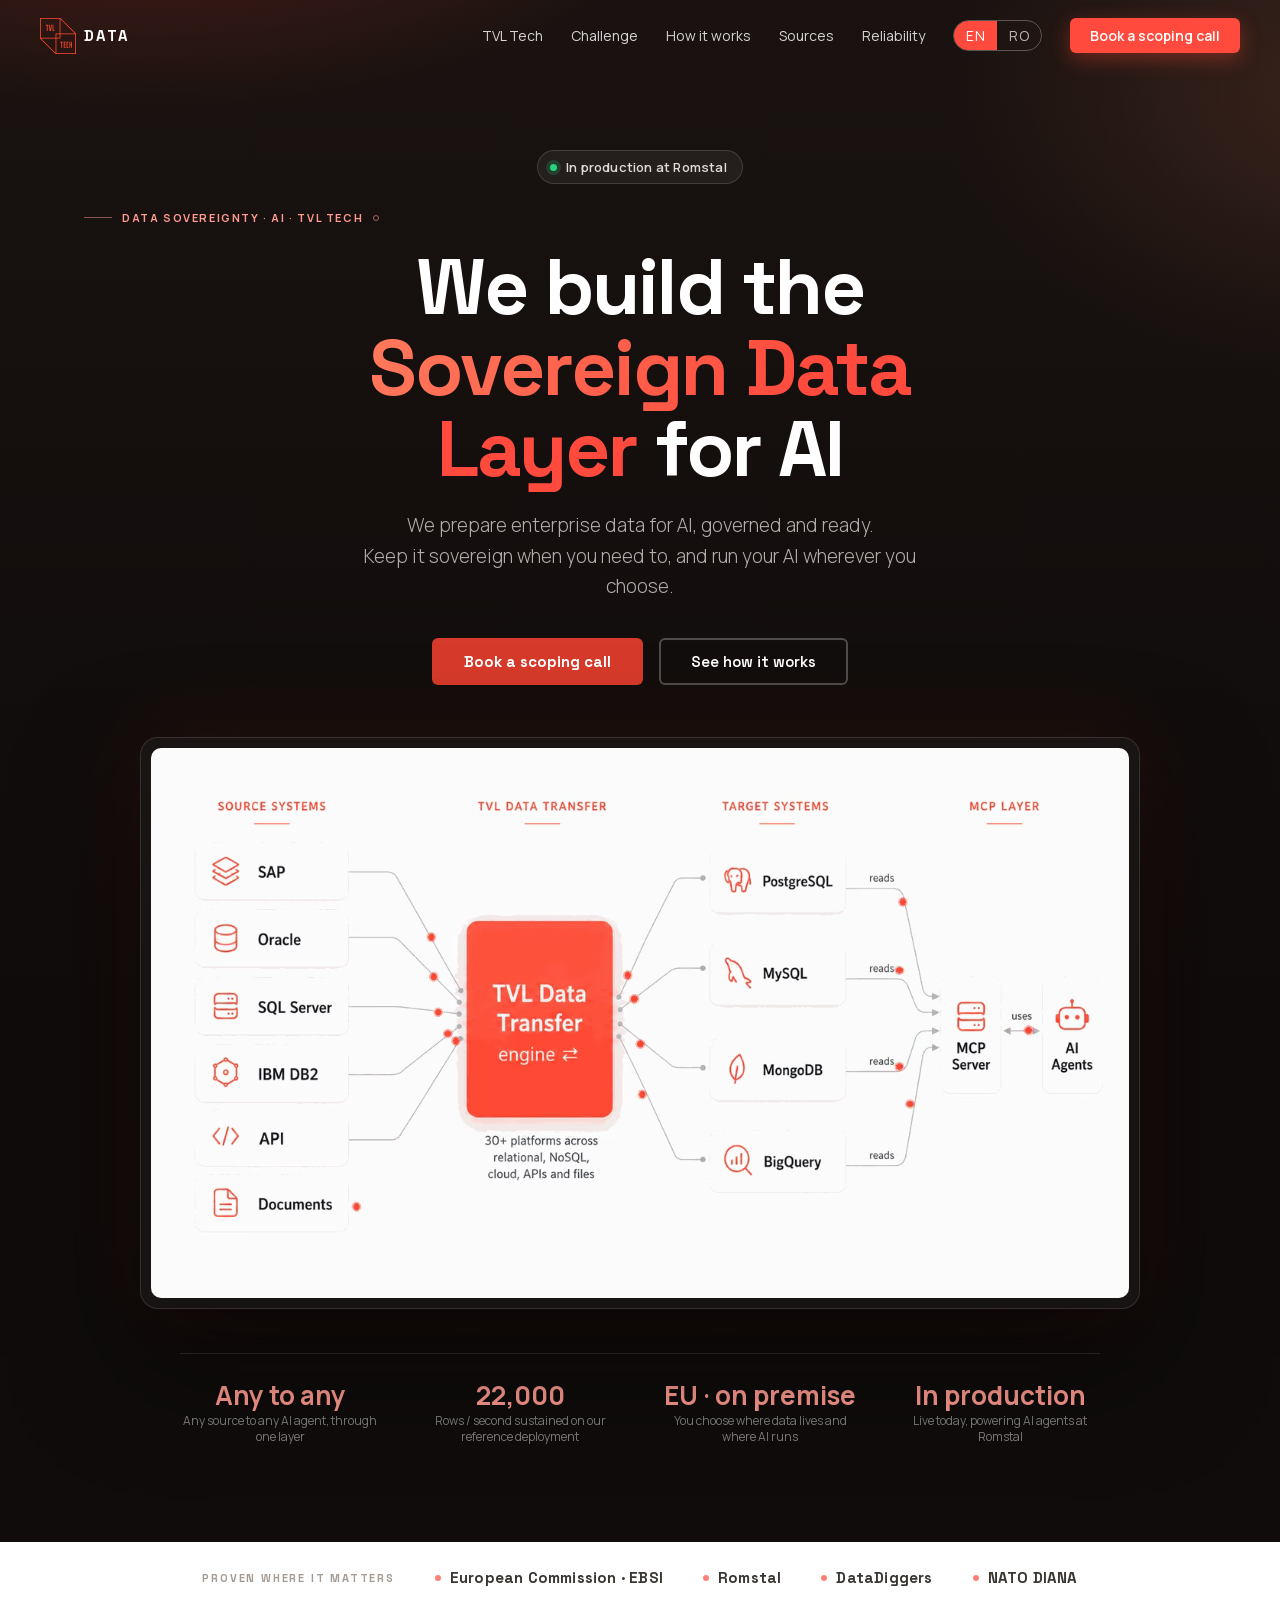
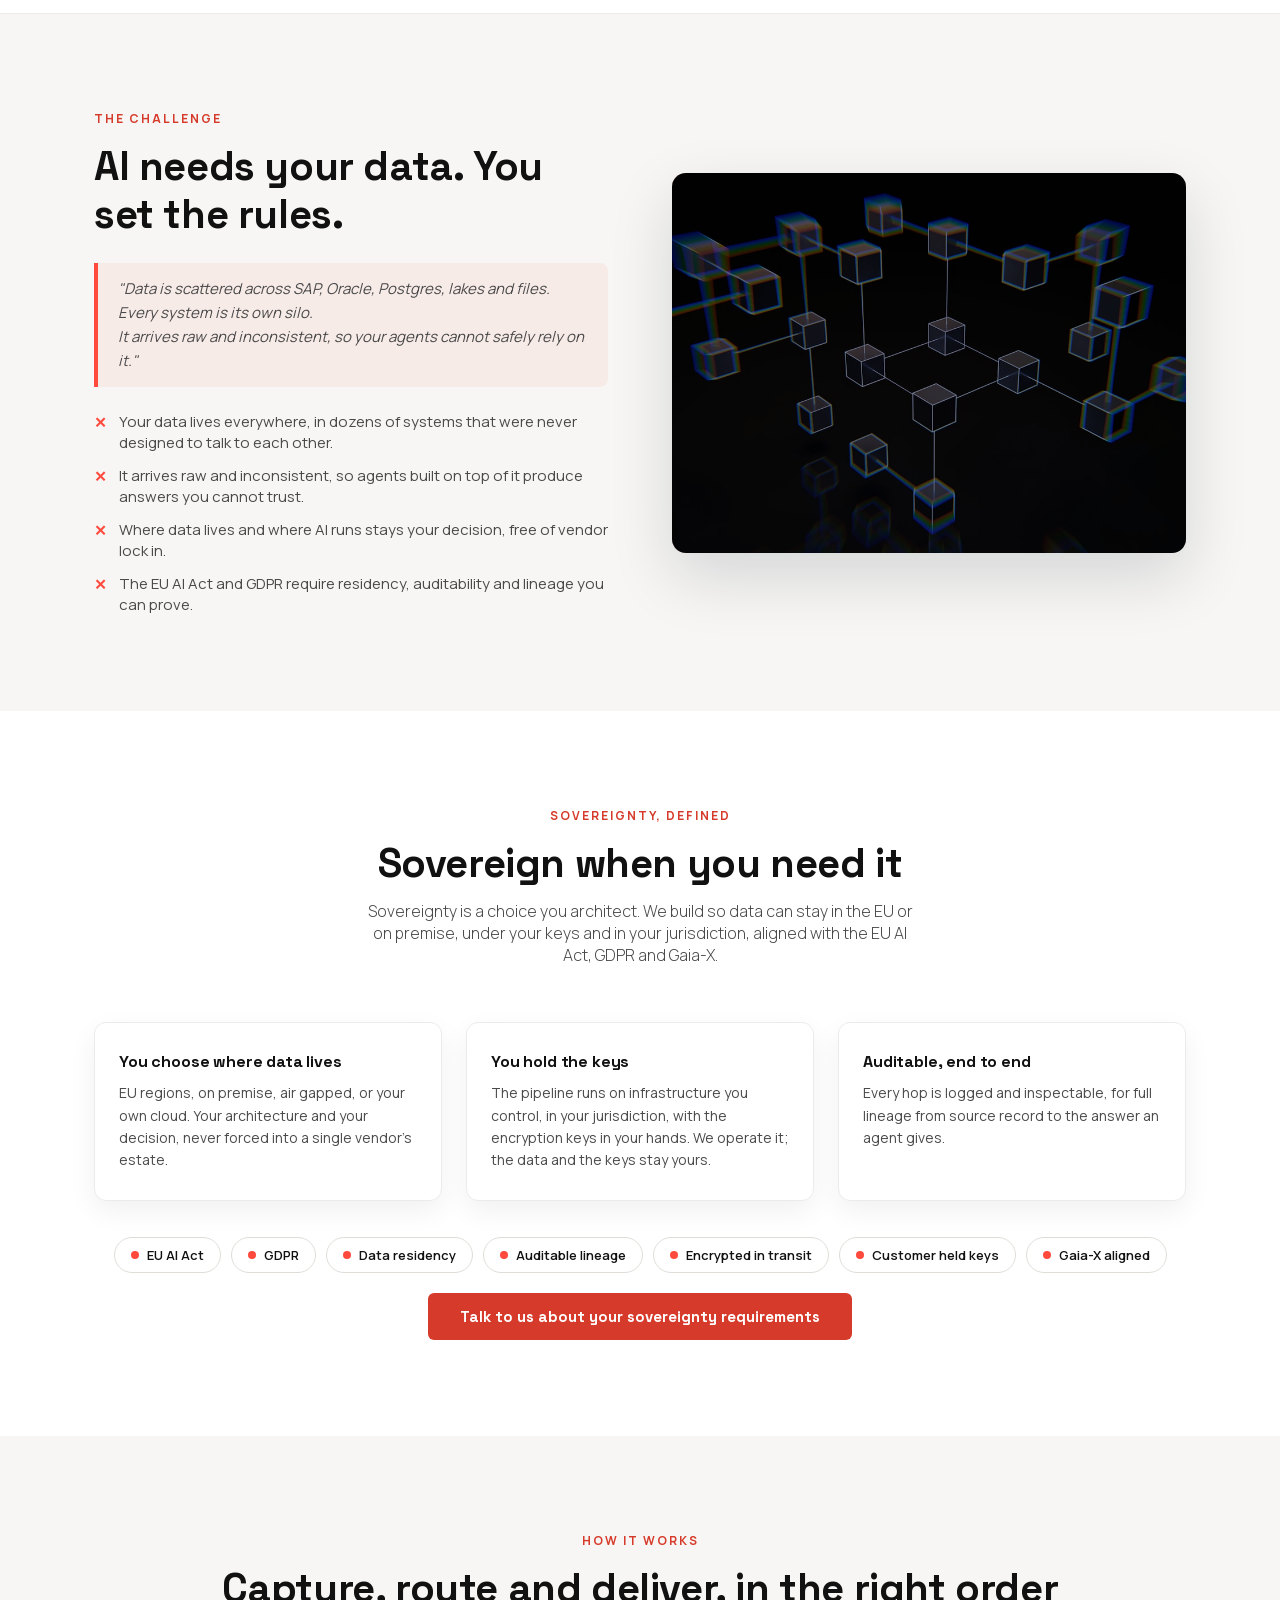
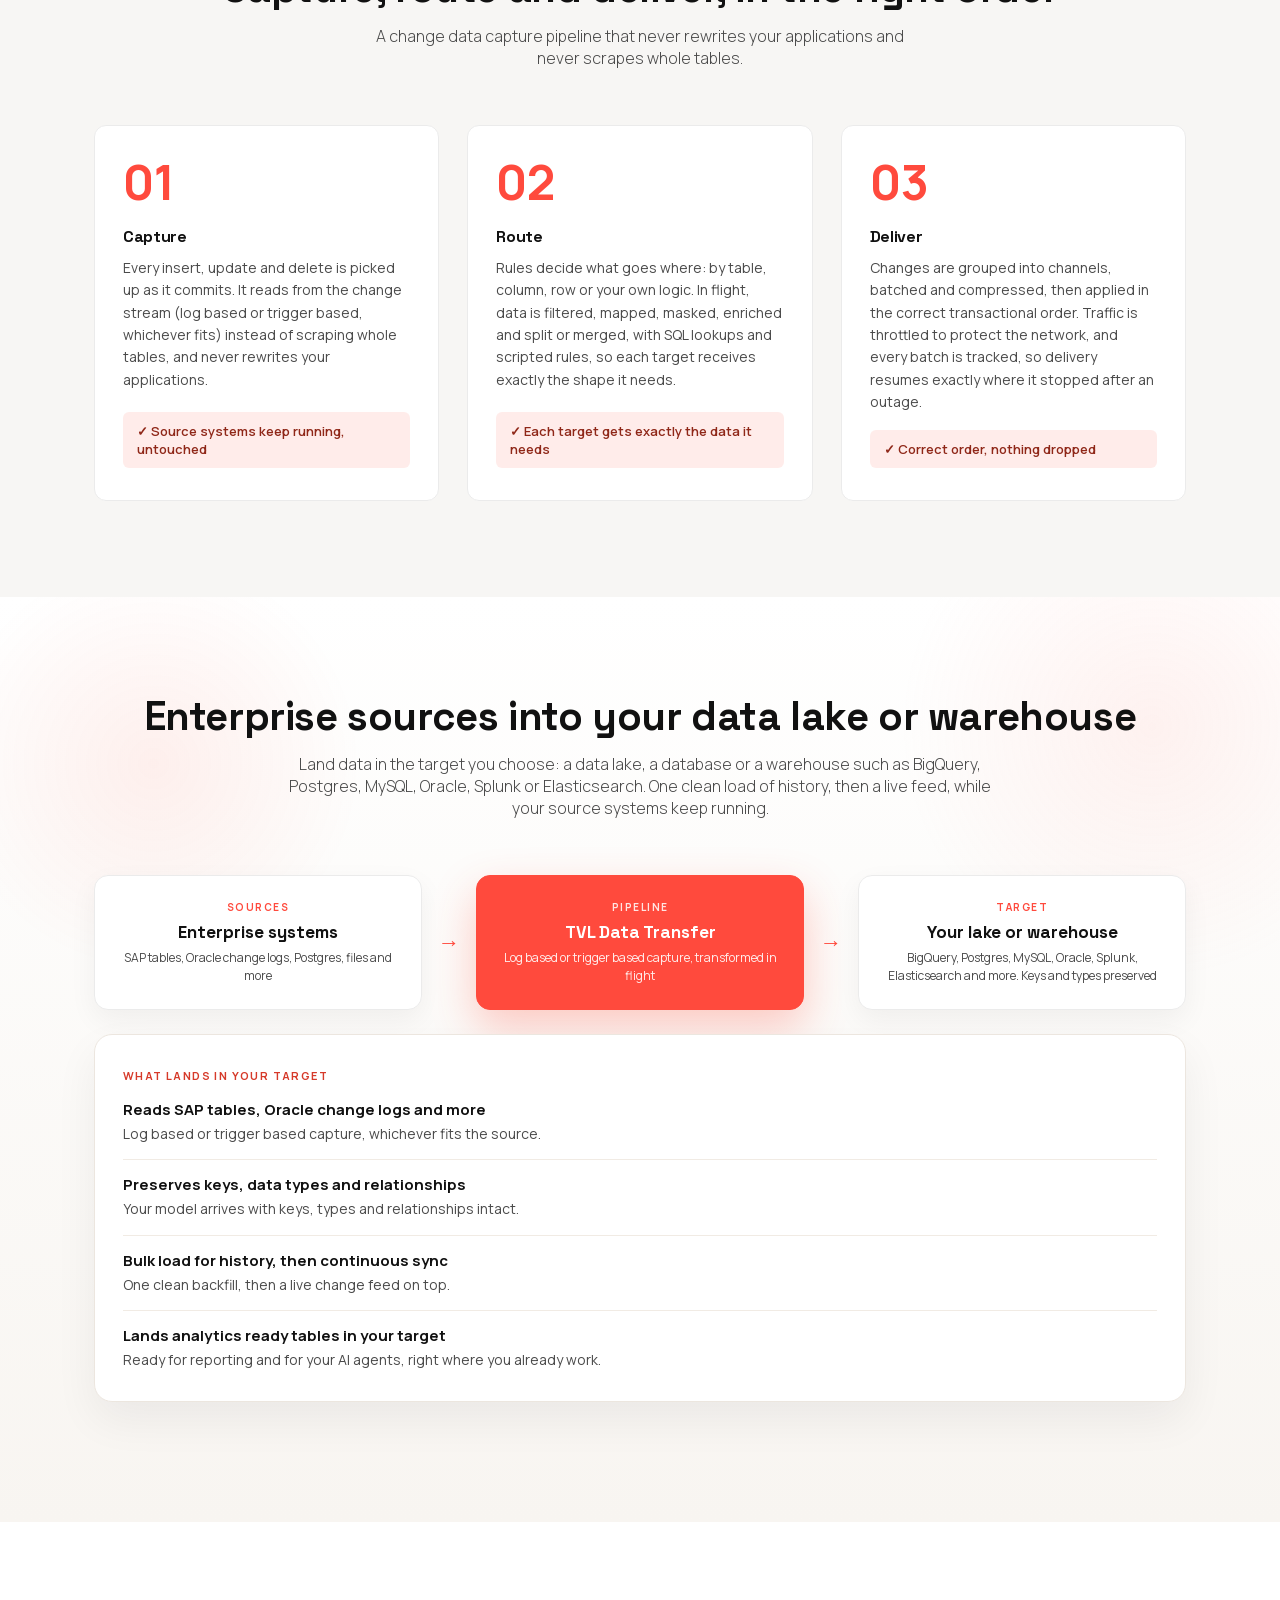
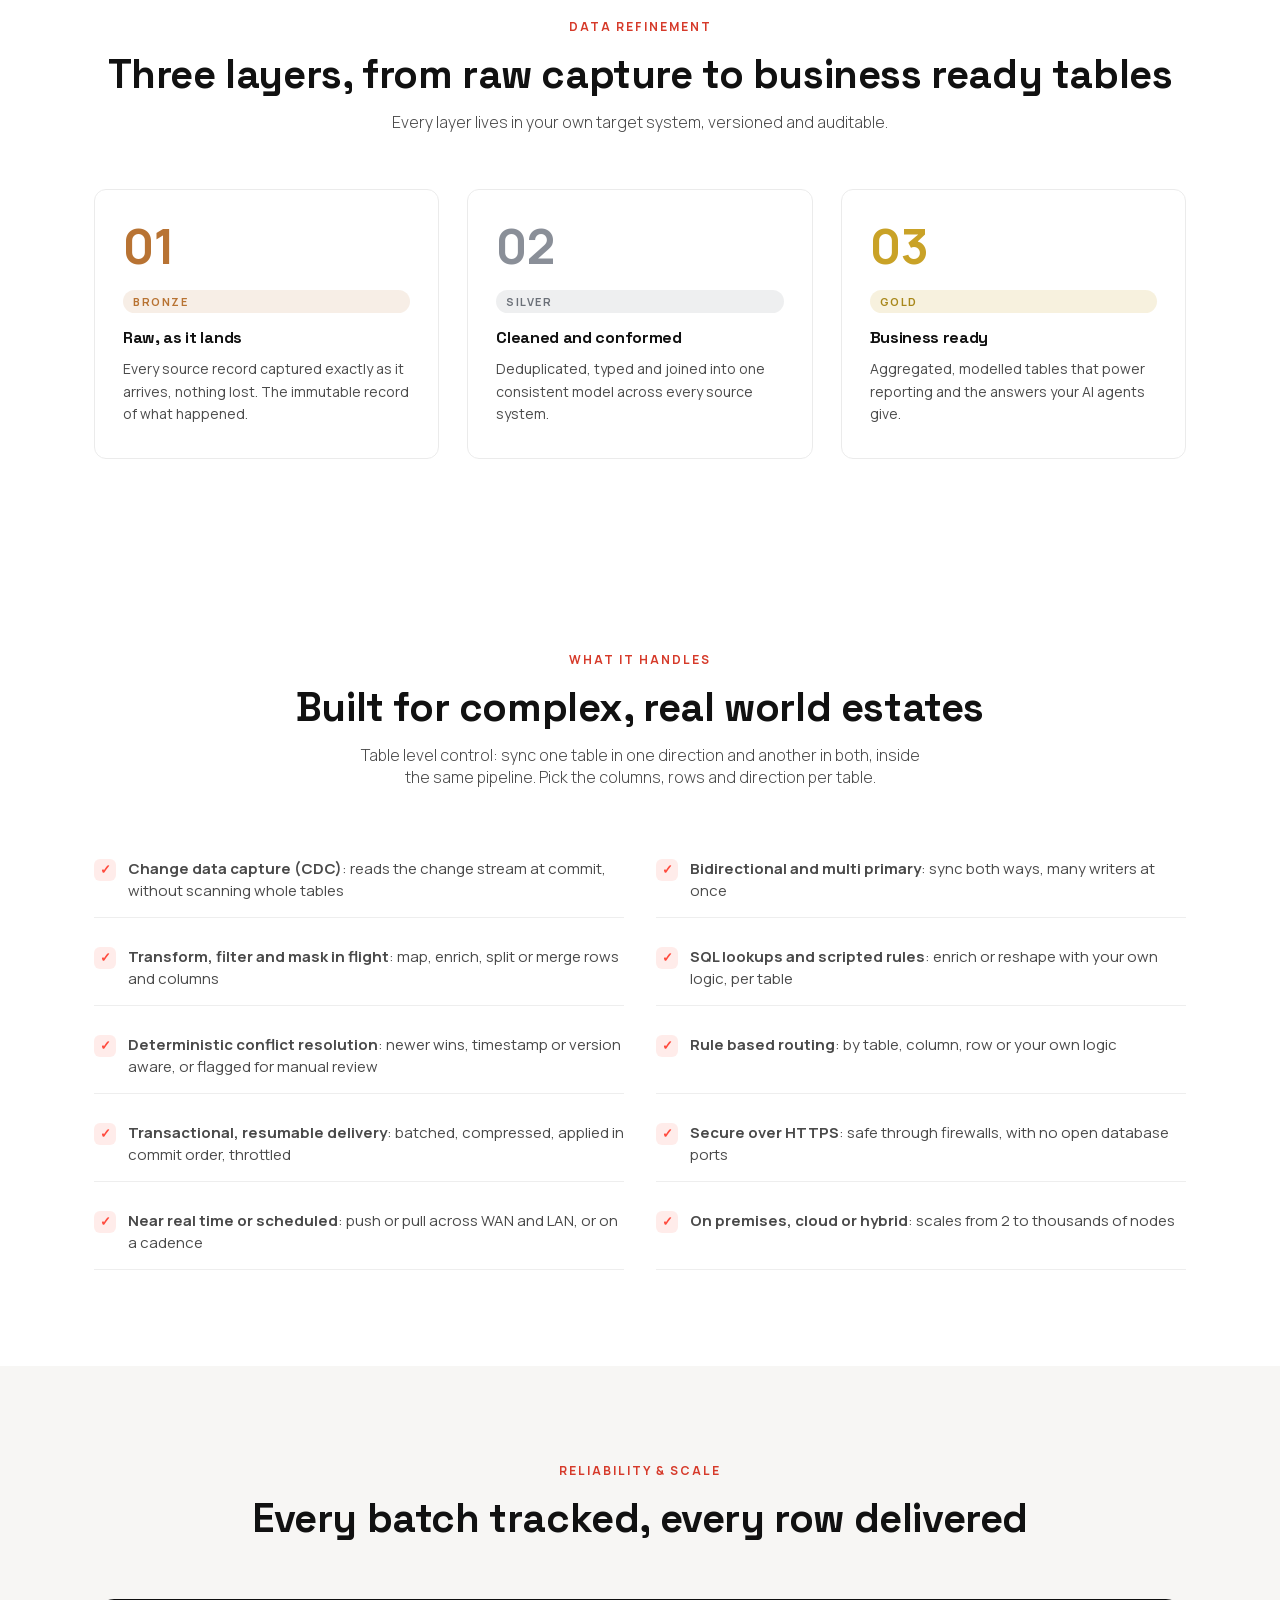
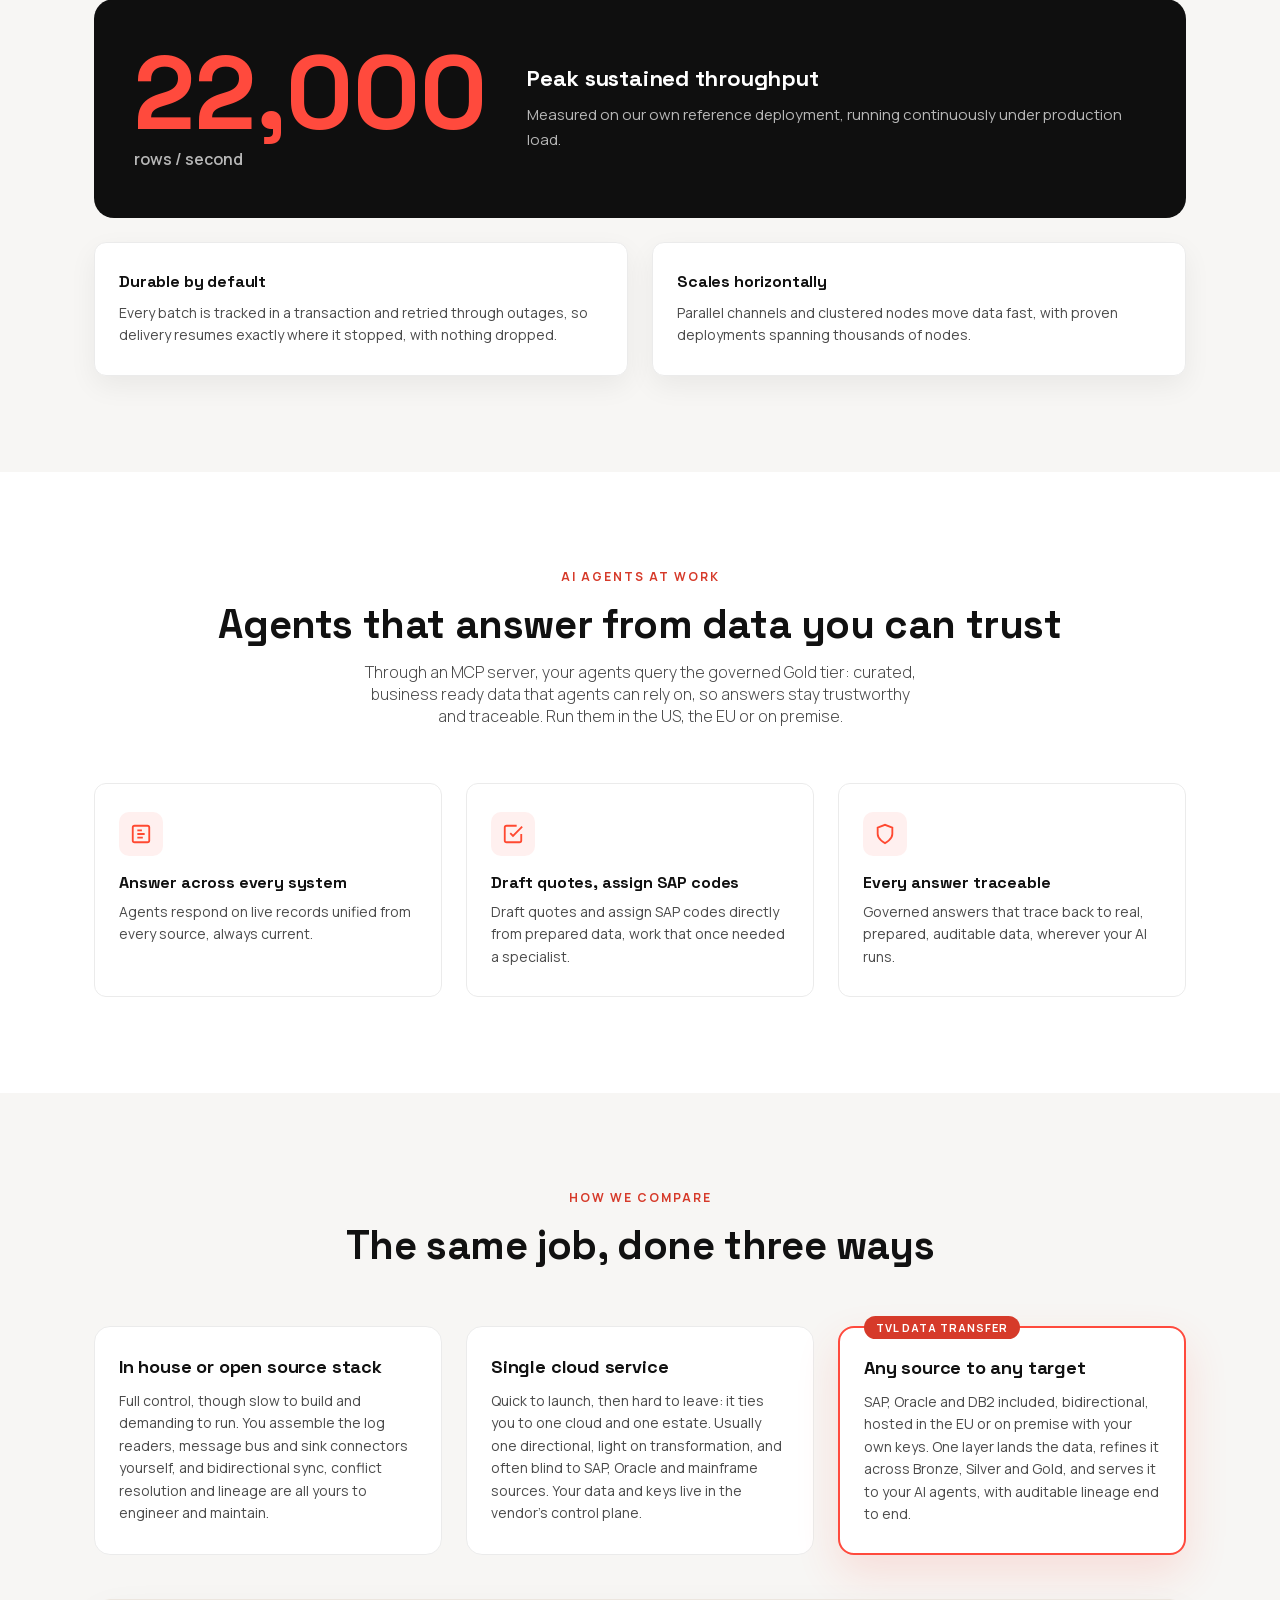
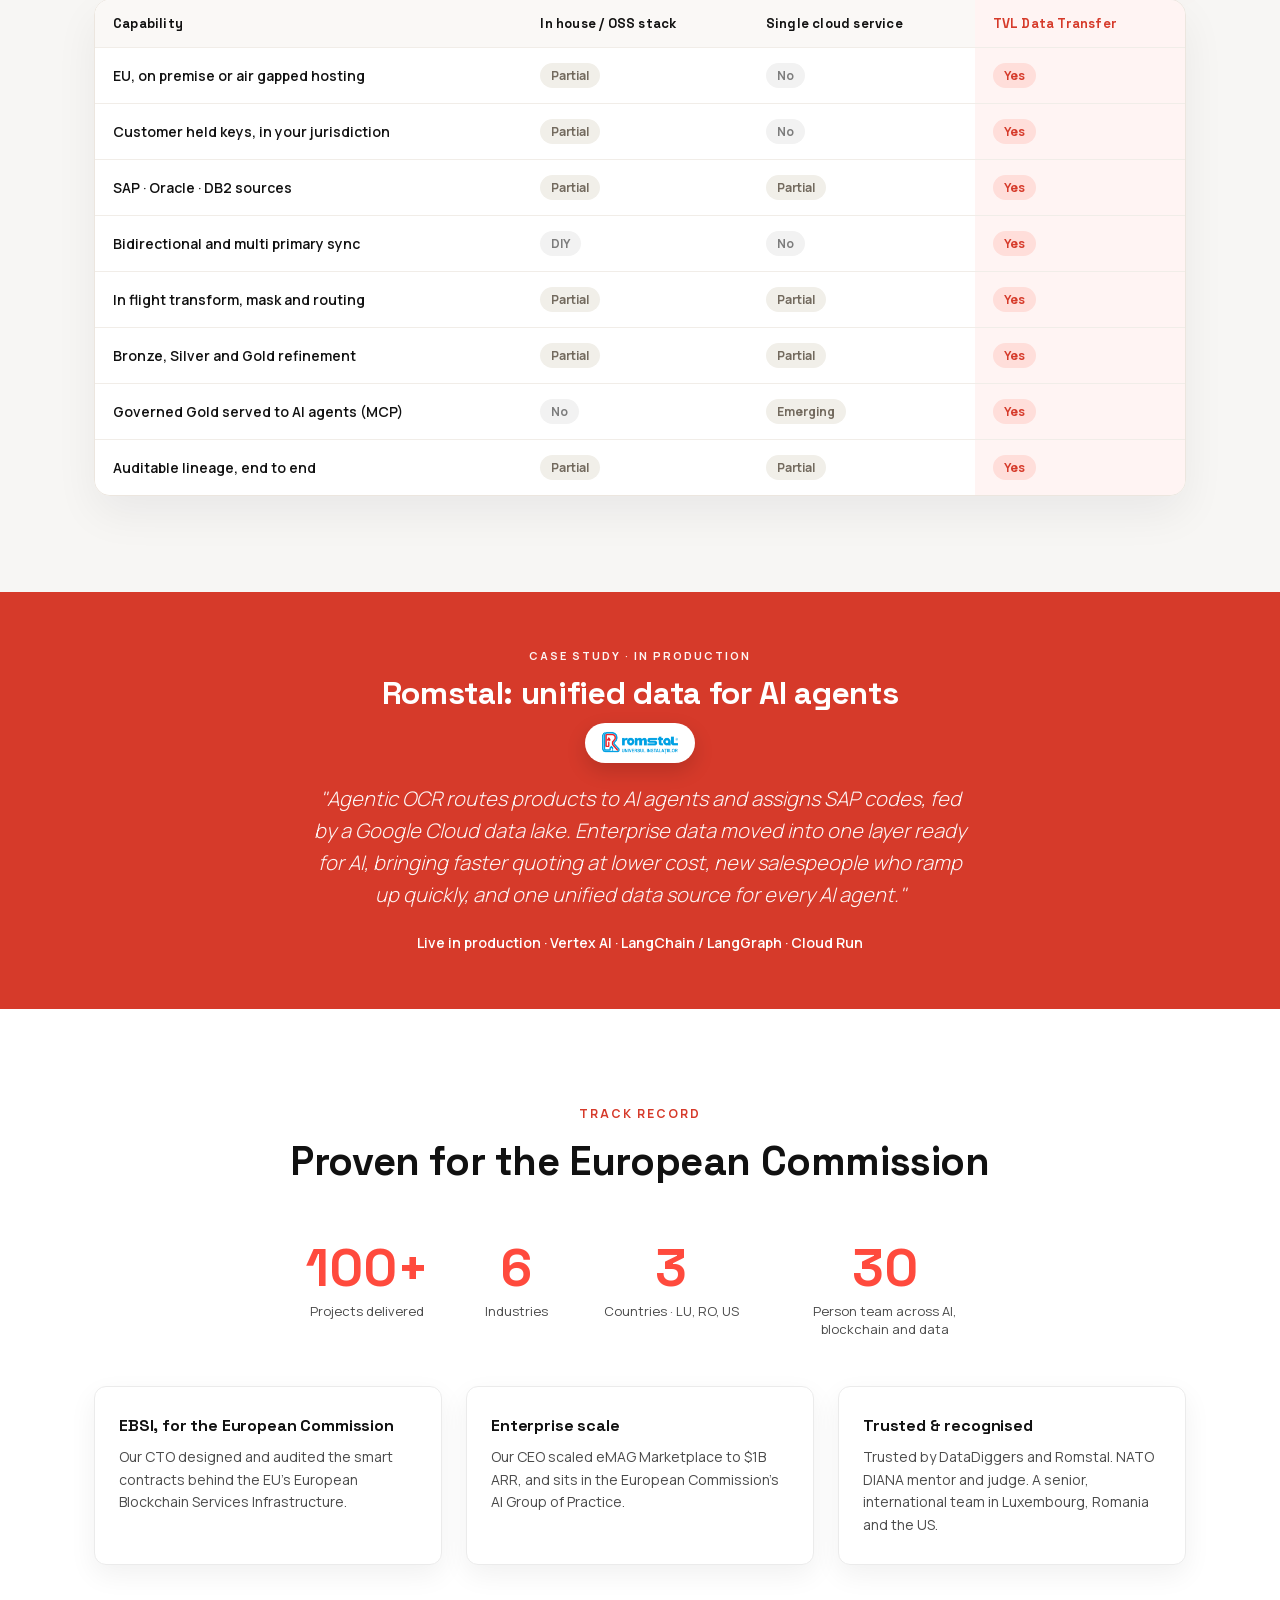
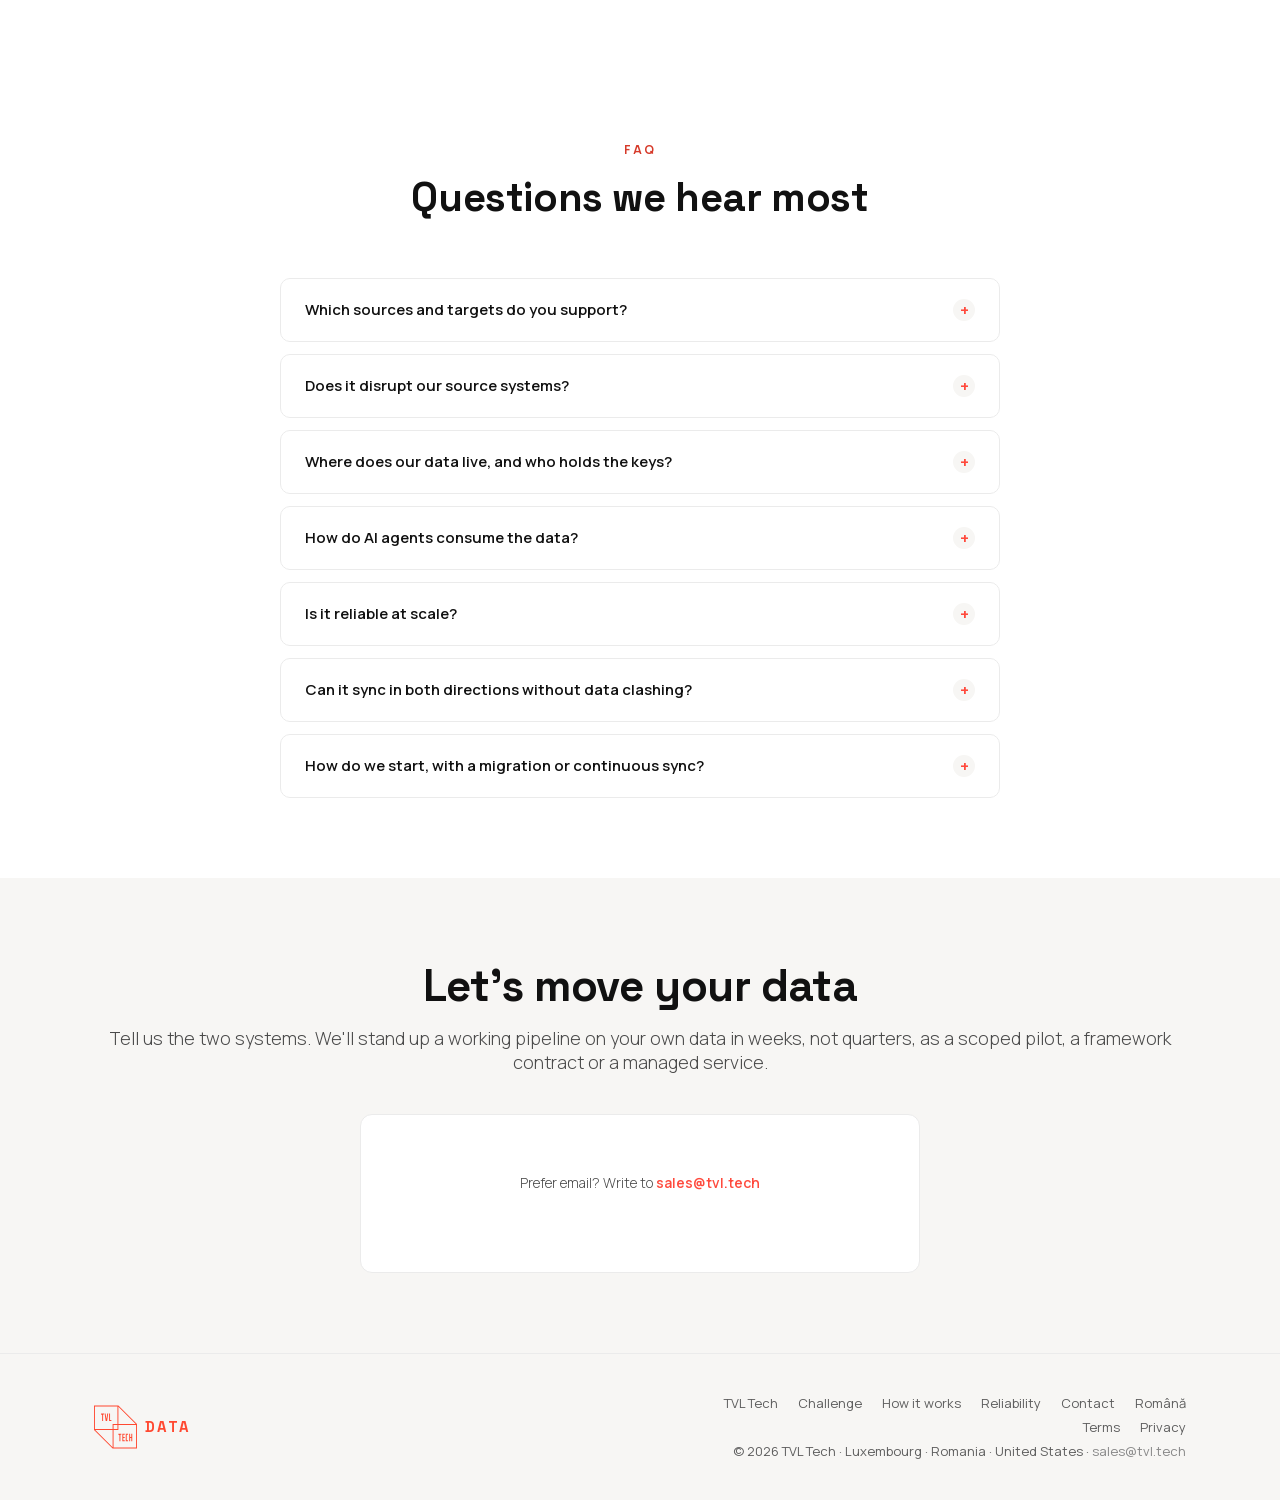
==== commit eb041e90: "Redesign v2: cinematic dark hero, frosted nav, credibility strip Modernize the visual treatment to m" ====
--- a/index.html
+++ b/index.html
@@ -150,6 +150,7 @@
 <!-- ── HERO ── -->
 <section class="hero">
   <div class="hero-content">
+    <div class="hero-pill"><span class="dot"></span>In production at Romstal</div>
     <div class="hero-label">Data Sovereignty · AI · TVL Tech</div>
     <h1>We build the <span>Sovereign Data Layer</span> for AI</h1>
     <p>We prepare enterprise data for AI, governed and ready.<br>Keep it sovereign when you need to, and run your AI wherever you choose.</p>
@@ -182,6 +183,17 @@
         <div class="lbl">Live today, powering AI agents at Romstal</div>
       </div>
     </div>
+  </div>
+</section>
+
+<!-- ── CREDIBILITY STRIP ── -->
+<section class="cred-strip" aria-label="Proven with">
+  <div class="container">
+    <span class="cred-label">Proven where it matters</span>
+    <span class="cred-item">European Commission · EBSI</span>
+    <span class="cred-item">Romstal</span>
+    <span class="cred-item">DataDiggers</span>
+    <span class="cred-item">NATO DIANA</span>
   </div>
 </section>
 
--- a/index.css
+++ b/index.css
@@ -1657,3 +1657,142 @@
 
     /* ── A11y: darken the solid-red testimonial strip so white text passes AA ── */
     .testimonial-strip { background: var(--red-dark); }
+
+    /* ═══════════════════════════════════════════════════════
+       REDESIGN v2 — cinematic dark hero + modern depth
+       Overrides earlier rules (appended last). Brand tokens kept.
+       ═══════════════════════════════════════════════════════ */
+    :root{
+      --ink:#0f0c0b;
+      --ink-2:#191210;
+      --hero-fg:#f4efee;
+    }
+
+    /* ── NAV: transparent over the dark hero, frosts on scroll ── */
+    nav{
+      background:transparent;
+      border-bottom:1px solid transparent;
+      transition:background .32s ease, border-color .32s ease, backdrop-filter .32s ease, box-shadow .32s ease;
+    }
+    nav .nav-logo-text{ color:#fff; }
+    nav .nav-links a{ color:rgba(255,255,255,0.82); }
+    nav .nav-links a:hover{ color:#fff; }
+    nav .btn-nav{ background:var(--red); color:#fff !important; box-shadow:0 6px 20px rgba(255,73,49,0.35); }
+    nav .btn-nav:hover{ background:var(--red-dark); }
+    nav .lang-toggle{ border-color:rgba(255,255,255,0.28); }
+    nav .lang-toggle a{ color:rgba(255,255,255,0.7) !important; }
+    nav .lang-toggle a.active{ background:var(--red); color:#fff !important; }
+    .hamburger span{ background:#fff; }
+
+    nav.scrolled{
+      background:rgba(255,255,255,0.82);
+      -webkit-backdrop-filter:saturate(160%) blur(14px);
+      backdrop-filter:saturate(160%) blur(14px);
+      border-bottom-color:#ececec;
+      box-shadow:0 8px 30px rgba(15,12,11,0.06);
+    }
+    nav.scrolled .nav-logo-text{ color:var(--red); }
+    nav.scrolled .nav-links a{ color:#555; }
+    nav.scrolled .nav-links a:hover{ color:var(--red); }
+    nav.scrolled .lang-toggle{ border-color:#e0ddd8; }
+    nav.scrolled .lang-toggle a{ color:#888 !important; }
+    nav.scrolled .lang-toggle a.active{ background:var(--red); color:#fff !important; }
+    nav.scrolled .hamburger span{ background:#1c1c1c; }
+
+    /* ── HERO: warm near-black ground with a coral glow ── */
+    .hero{
+      min-height:auto;
+      padding:150px 0 96px;
+      color:var(--hero-fg);
+      background:
+        radial-gradient(1050px 580px at 12% -14%, rgba(255,73,49,0.30), transparent 58%),
+        radial-gradient(760px 520px at 106% 6%, rgba(255,138,96,0.15), transparent 55%),
+        linear-gradient(180deg, var(--ink-2) 0%, var(--ink) 64%);
+    }
+    .hero::before, .hero::after{ display:none !important; }
+    .hero-content{ max-width:1160px; }
+    .hero-pill{
+      display:inline-flex; align-items:center; gap:9px;
+      margin:0 auto 26px;
+      padding:7px 15px 7px 12px;
+      border-radius:999px;
+      background:rgba(255,255,255,0.06);
+      border:1px solid rgba(255,255,255,0.14);
+      -webkit-backdrop-filter:blur(6px); backdrop-filter:blur(6px);
+      font-family:var(--font-body); font-size:13px; font-weight:600;
+      color:rgba(244,239,238,0.9); letter-spacing:.2px;
+    }
+    .hero-pill .dot{ width:7px; height:7px; border-radius:50%; background:#28d17c; box-shadow:0 0 0 4px rgba(40,209,124,0.18); }
+    .hero-label{ color:#ff9a8f; }
+    .hero-label::before{ background:rgba(255,154,143,0.5); }
+    .hero-label::after{ border-color:rgba(255,154,143,0.6); }
+    .hero-content h1{
+      color:#fff;
+      font-size:clamp(42px, 6.6vw, 78px);
+      letter-spacing:-0.025em;
+      line-height:1.04;
+      max-width:16ch;
+      text-wrap:balance;
+    }
+    .hero-content h1 span{
+      background:linear-gradient(115deg,#ff7a5c 0%, #ff4a3d 60%);
+      -webkit-background-clip:text; background-clip:text; -webkit-text-fill-color:transparent;
+    }
+    .hero-content p{ color:rgba(244,239,238,0.70); font-size:19px; }
+    .btn-ghost{ border:2px solid rgba(255,255,255,0.26); color:#fff; }
+    .btn-ghost:hover{ border-color:#fff; background:rgba(255,255,255,0.04); }
+    .hero-stats{ border-top-color:rgba(255,255,255,0.13); max-width:960px; }
+    .hero-stat .num{ color:#ff9a8f; }
+    .hero-stat .lbl{ color:rgba(244,239,238,0.5); }
+    .hero-architecture{
+      margin-top:52px;
+      background:rgba(255,255,255,0.035);
+      border:1px solid rgba(255,255,255,0.12);
+      padding:10px;
+      border-radius:18px;
+      box-shadow:0 50px 120px rgba(0,0,0,0.55), 0 0 90px rgba(255,73,49,0.10);
+      -webkit-backdrop-filter:blur(3px); backdrop-filter:blur(3px);
+    }
+
+    /* Mobile: the open nav dropdown is a light panel — keep its links dark */
+    @media (max-width: 768px){
+      .nav-links{ background:#ffffff; box-shadow:0 20px 40px rgba(15,12,11,0.10); }
+      .nav-links a{ color:#555; }
+      .nav-links a:hover{ color:var(--red); }
+      .nav-links .lang-toggle{ border-color:#e0ddd8; }
+      .nav-links .lang-toggle a{ color:#888 !important; }
+      .nav-links .lang-toggle a.active{ color:#fff !important; }
+      .hero{ padding:120px 0 64px; }
+      .hero-architecture{ margin-top:34px; }
+    }
+
+    /* ── CREDIBILITY STRIP (grounded names, under hero) ── */
+    .cred-strip{
+      background:#ffffff;
+      border-bottom:1px solid #efece8;
+      padding:26px 0;
+    }
+    .cred-strip .container{
+      display:flex; align-items:center; justify-content:center;
+      gap:18px 40px; flex-wrap:wrap;
+    }
+    .cred-label{
+      font-family:var(--font-display);
+      font-size:11px; font-weight:700; letter-spacing:1.8px; text-transform:uppercase;
+      color:#a49c94;
+    }
+    .cred-item{
+      font-family:var(--font-display);
+      font-weight:700; font-size:15px; letter-spacing:.2px;
+      color:#3a3632;
+      display:inline-flex; align-items:center; gap:9px;
+    }
+    .cred-item::before{
+      content:''; width:6px; height:6px; border-radius:50%;
+      background:var(--red); opacity:.7; flex-shrink:0;
+    }
+    @media (max-width:768px){
+      .cred-strip .container{ gap:12px 22px; }
+      .cred-item{ font-size:13px; }
+      .cred-label{ flex-basis:100%; text-align:center; margin-bottom:2px; }
+    }
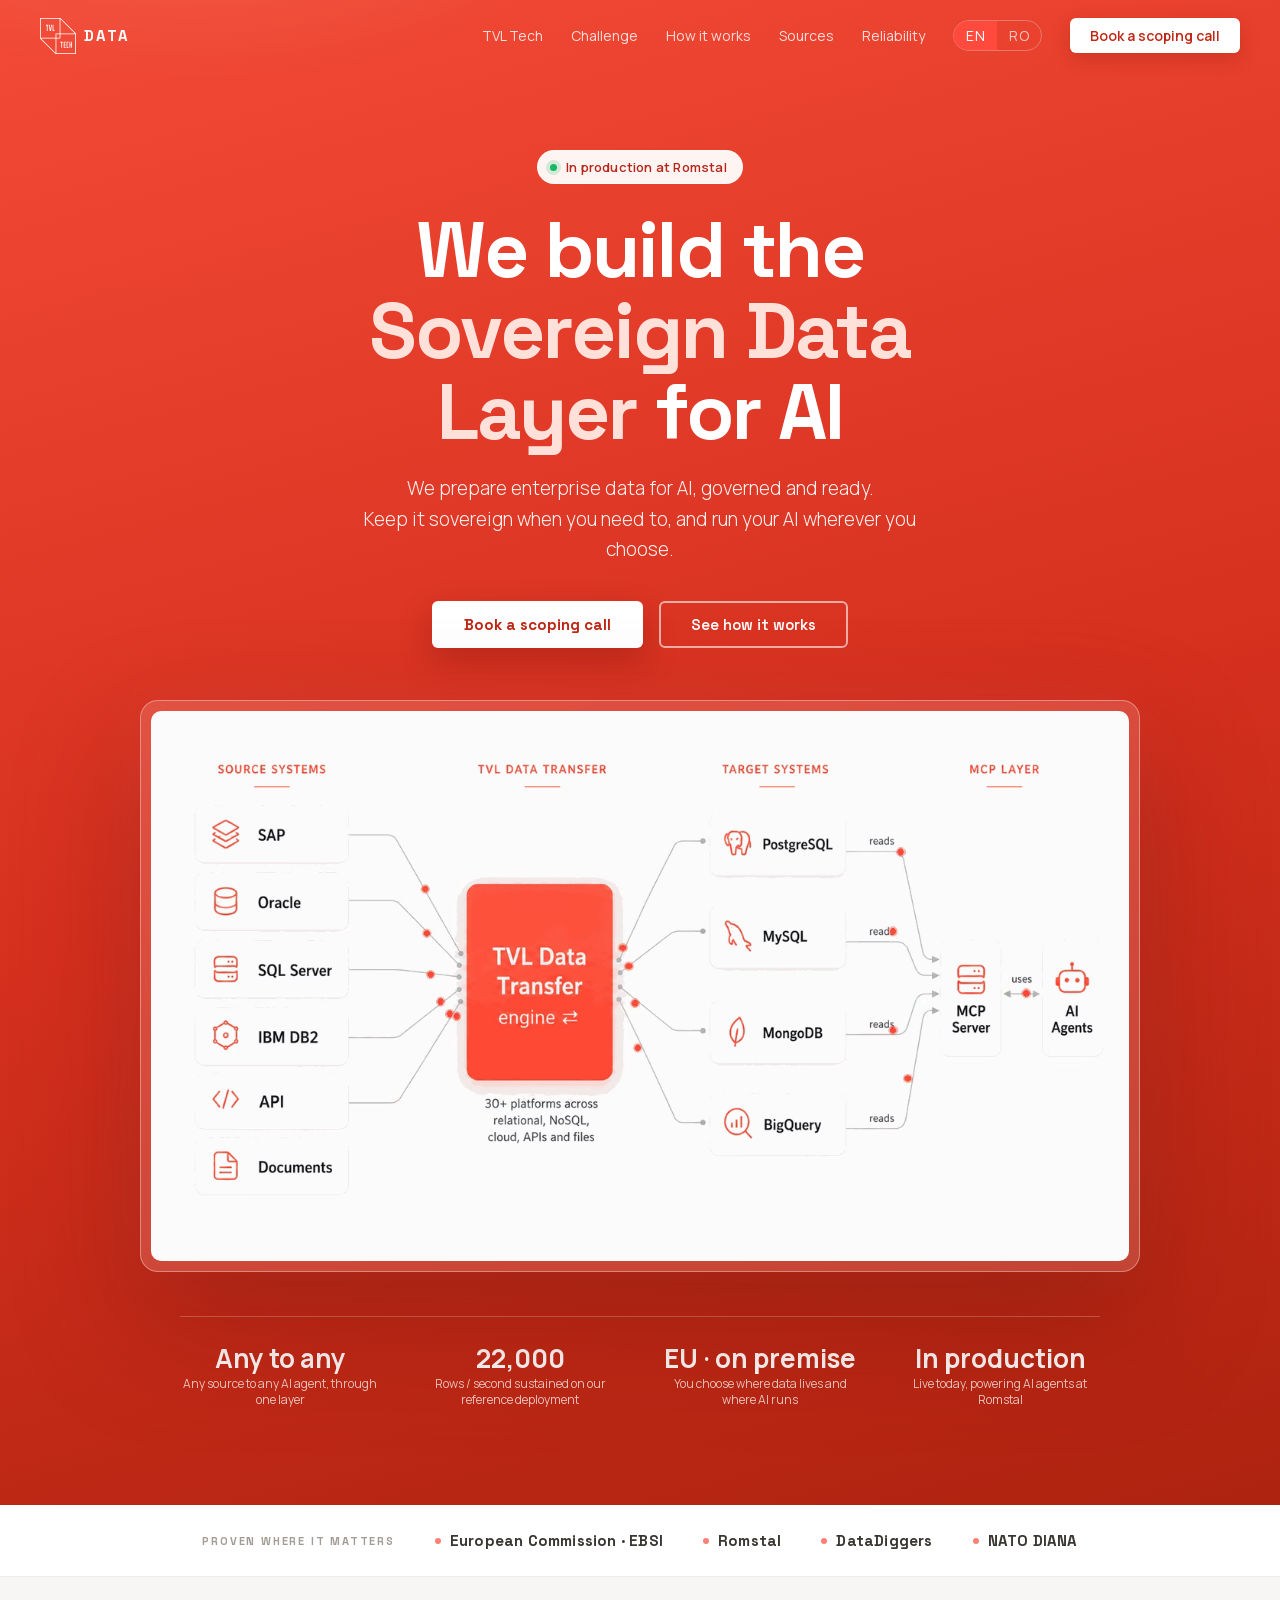
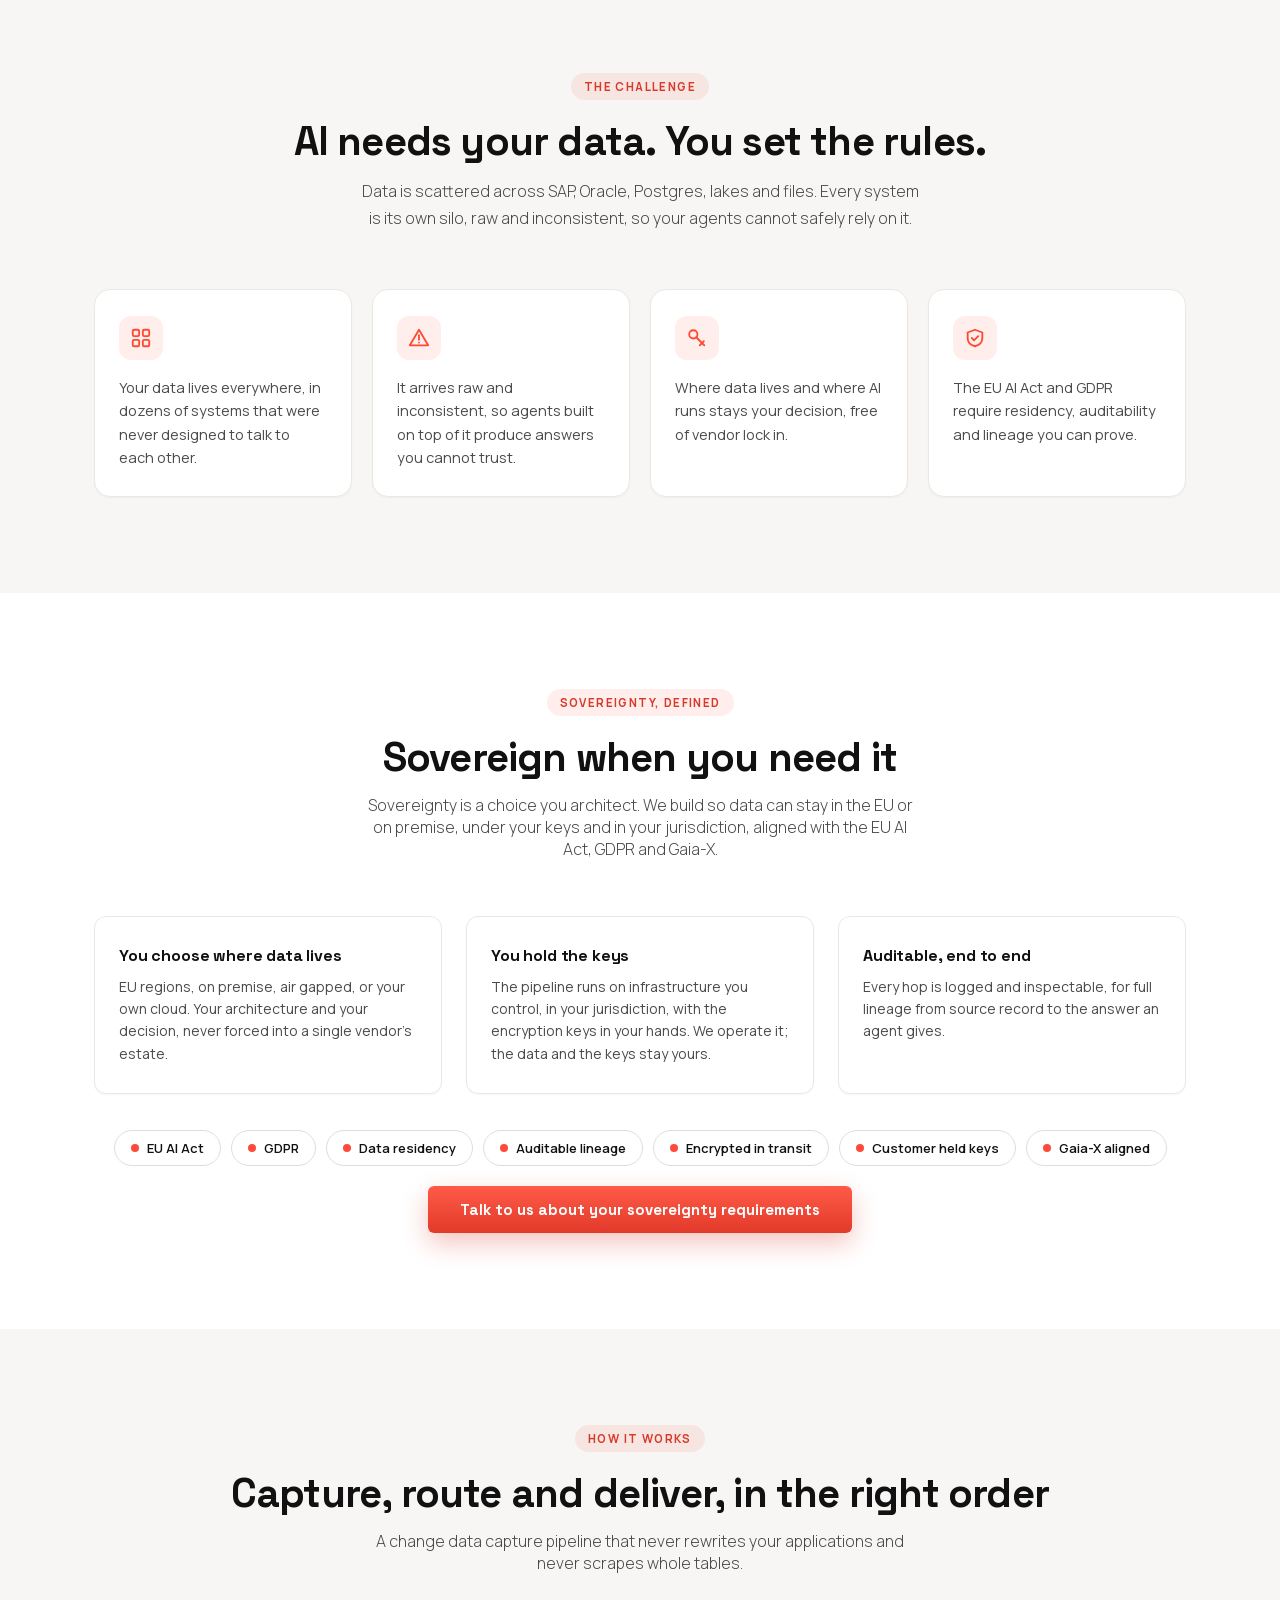
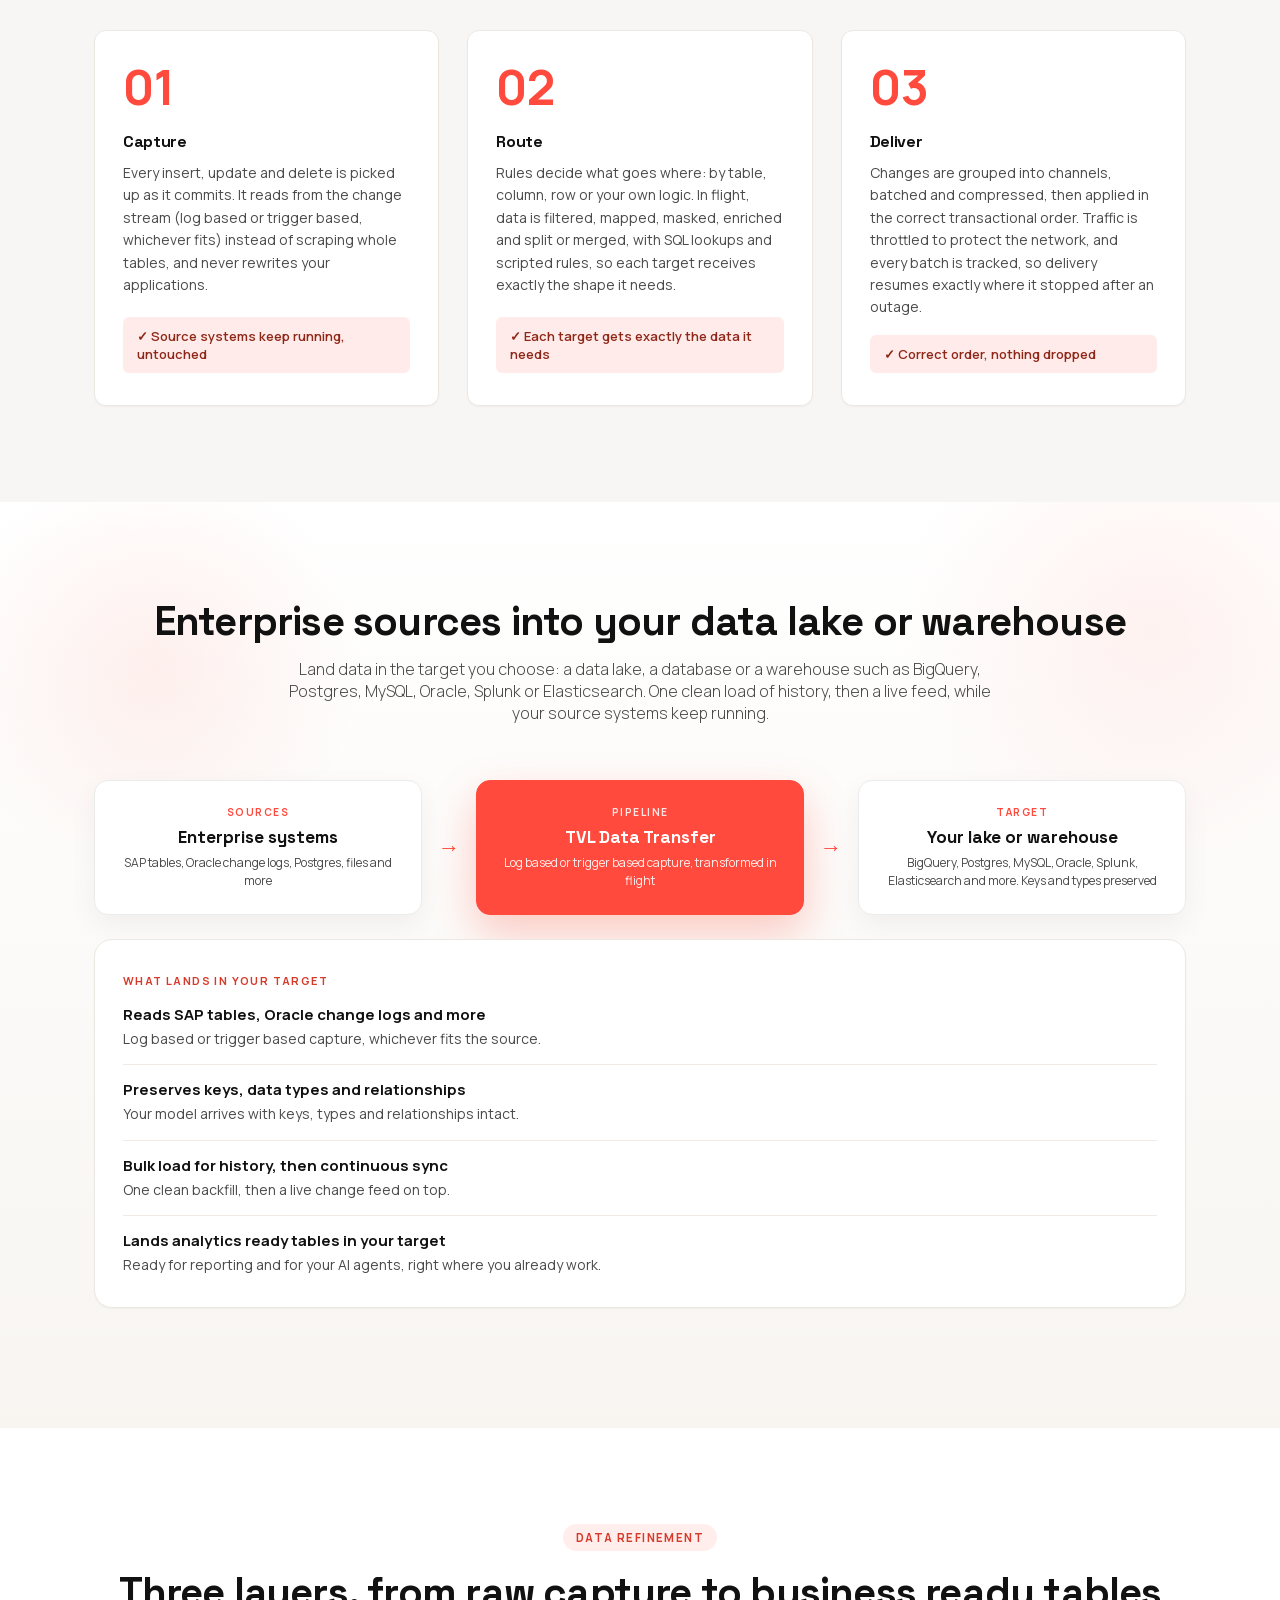
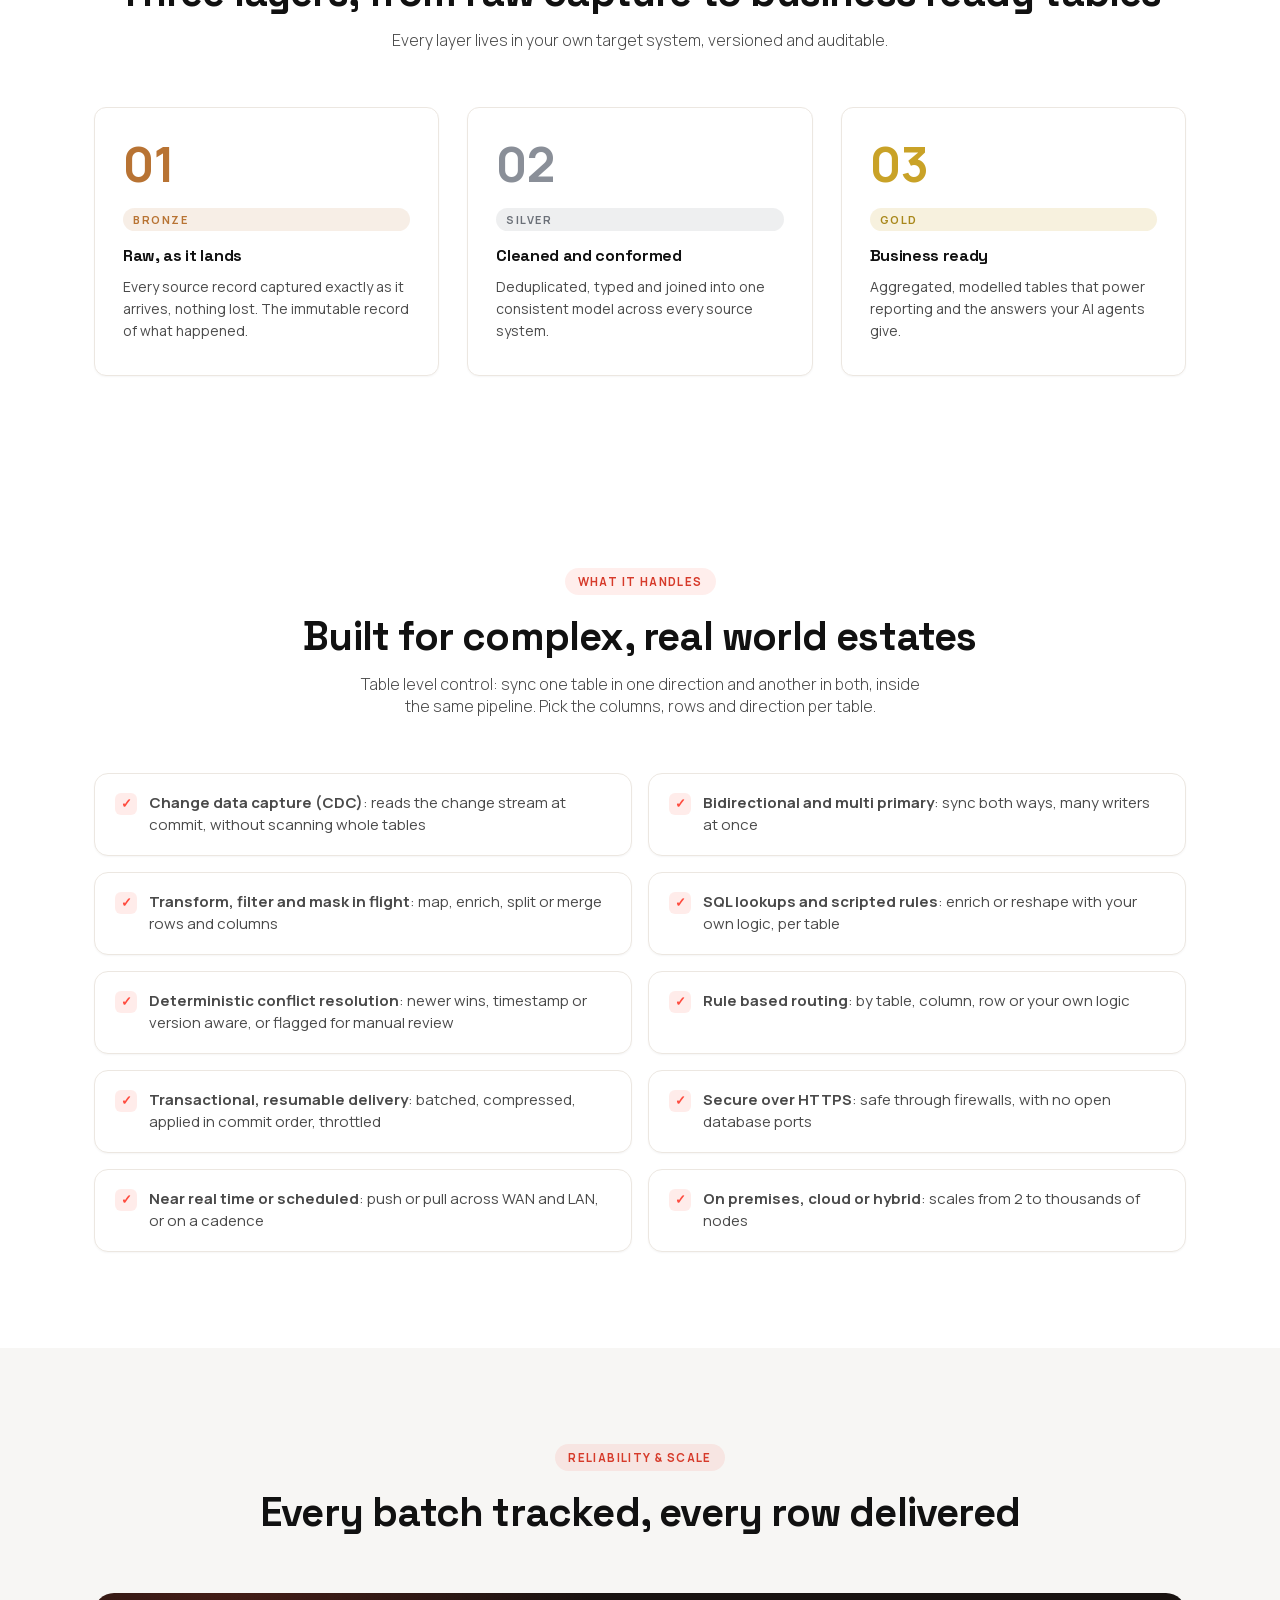
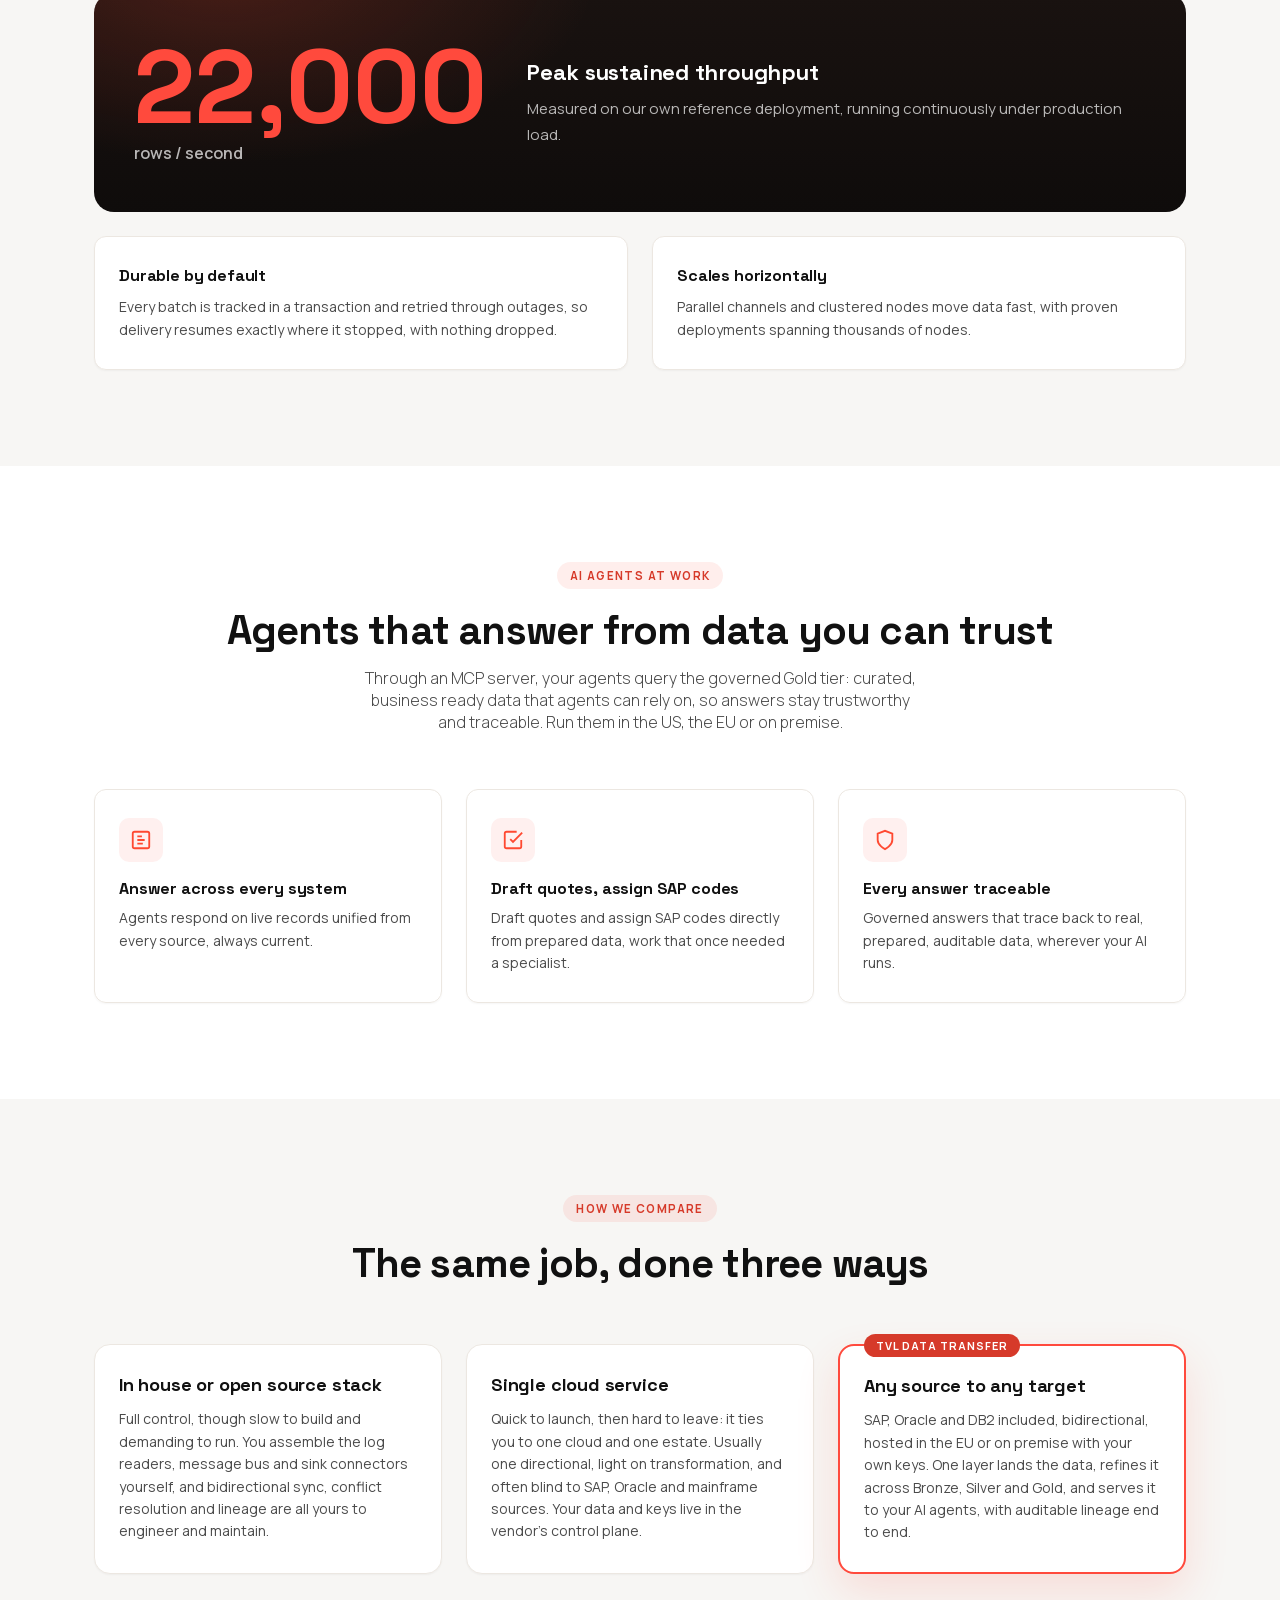
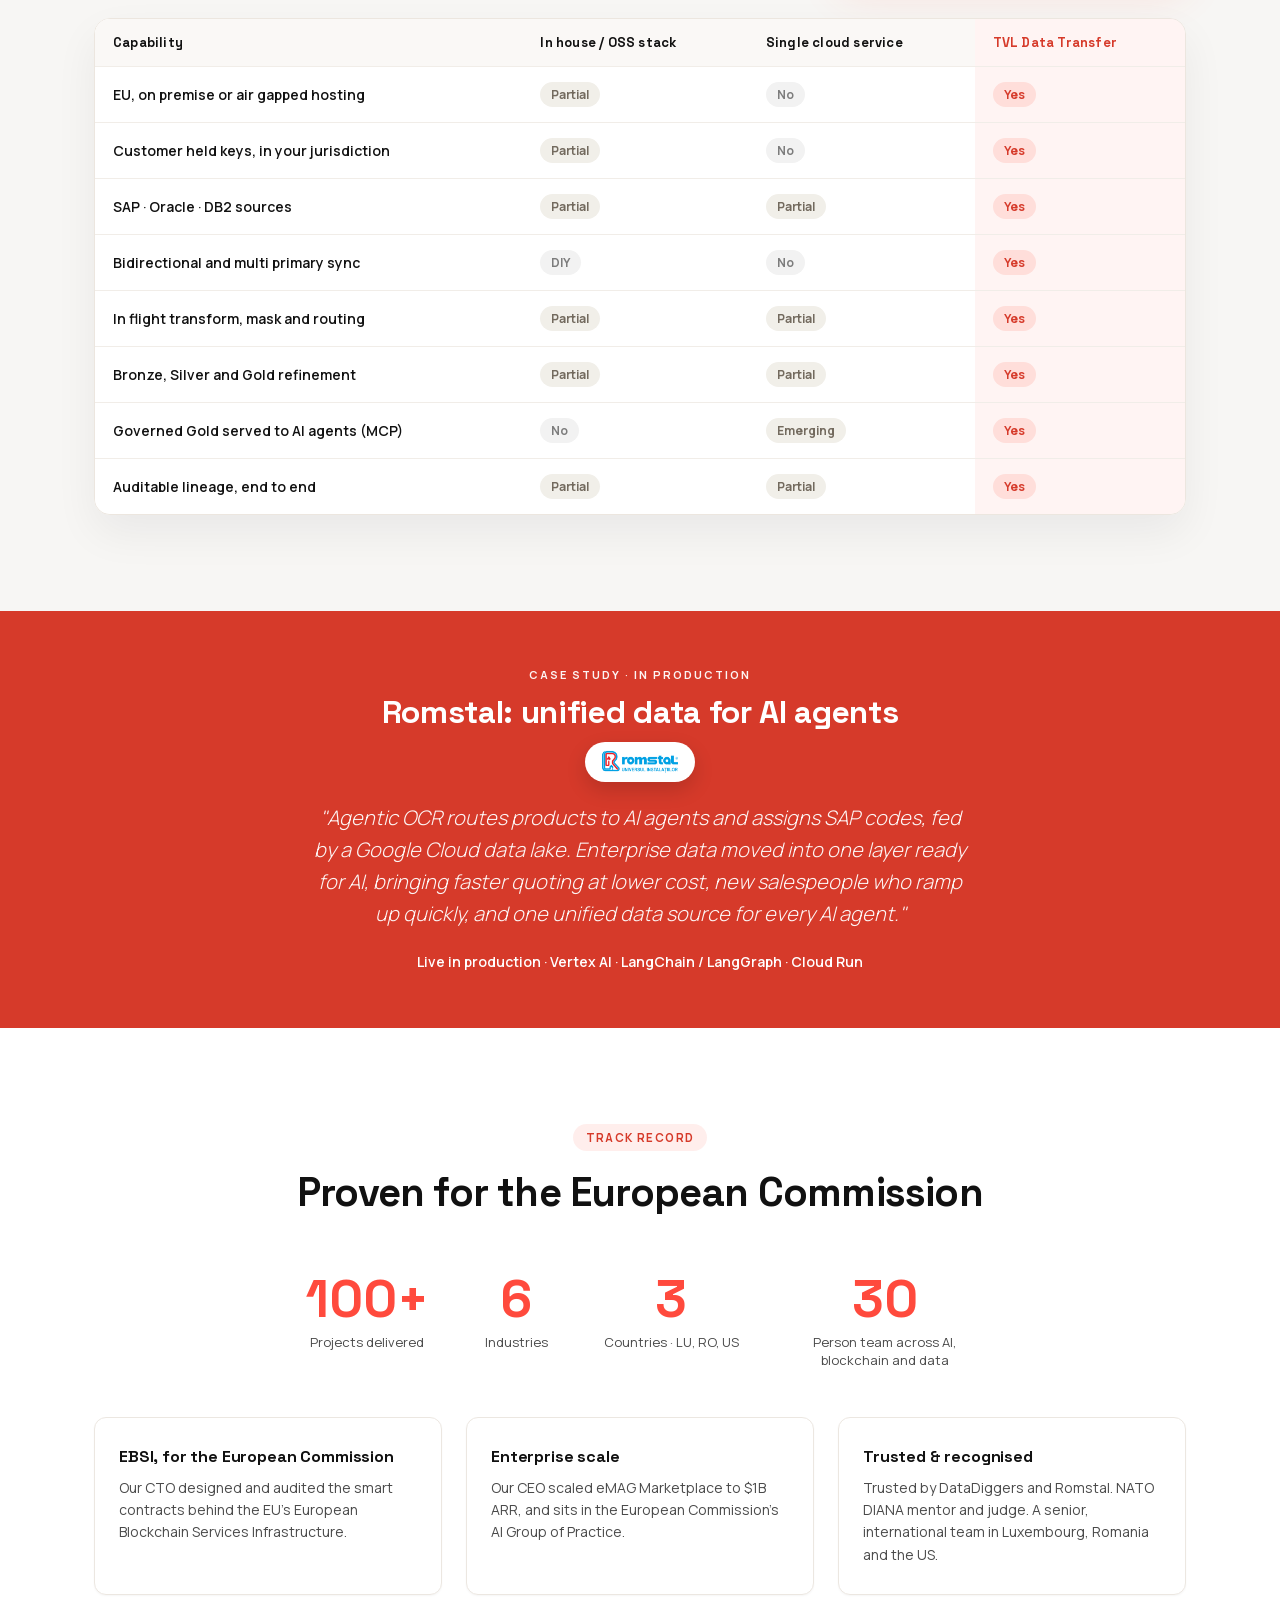
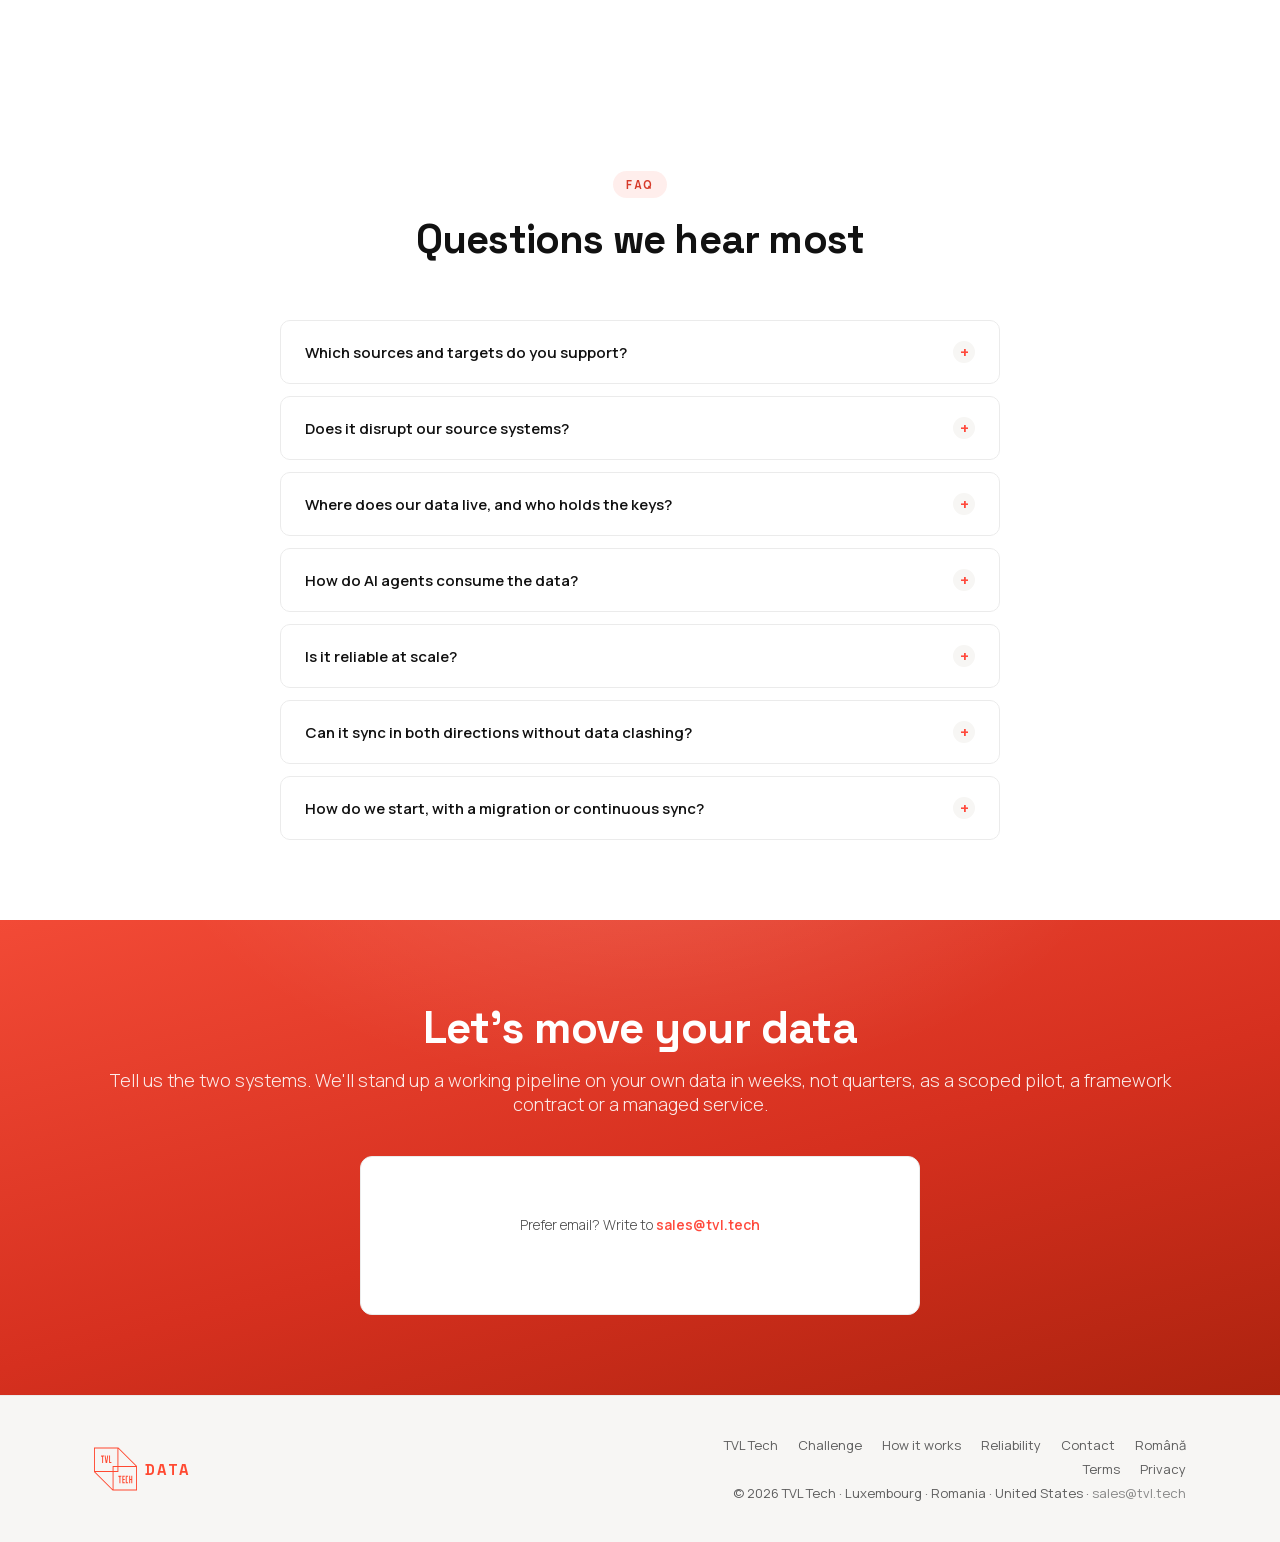
==== commit 14c68817: "Challenge section: replace clashing photo with editorial pain-point cards The dark stock image fough" ====
--- a/index.html
+++ b/index.html
@@ -200,24 +200,27 @@
 <!-- ── THE CHALLENGE ── -->
 <section class="problema" id="challenge">
   <div class="container">
-    <div class="two-col">
-      <div class="fade-in">
-        <span class="red-label">The challenge</span>
-        <h2 class="section-h2">AI needs your data. You set the rules.</h2>
-        <blockquote>
-          "Data is scattered across SAP, Oracle, Postgres, lakes and files.<br>Every system is its own silo.<br>It arrives raw and inconsistent, so your agents cannot safely rely on it."
-        </blockquote>
-        <ul class="pain-list">
-          <li>Your data lives everywhere, in dozens of systems that were never designed to talk to each other.</li>
-          <li>It arrives raw and inconsistent, so agents built on top of it produce answers you cannot trust.</li>
-          <li>Where data lives and where AI runs stays your decision, free of vendor lock in.</li>
-          <li>The EU AI Act and GDPR require residency, auditability and lineage you can prove.</li>
-        </ul>
-      </div>
-      <div class="fade-in">
-        <div class="challenge-photo">
-          <img src="images/challenge.jpg" alt="Abstract dark visualisation of many separate data nodes, evoking enterprise systems scattered and not yet connected." loading="lazy" decoding="async" width="900" height="720">
-        </div>
+    <div class="section-title-center fade-in">
+      <span class="red-label">The challenge</span>
+      <h2 class="section-h2">AI needs your data. You set the rules.</h2>
+      <p>Data is scattered across SAP, Oracle, Postgres, lakes and files. Every system is its own silo, raw and inconsistent, so your agents cannot safely rely on it.</p>
+    </div>
+    <div class="pain-grid">
+      <div class="pain-card fade-in">
+        <div class="pc-icon"><svg viewBox="0 0 24 24" fill="none" stroke="rgb(255,73,49)" stroke-width="2"><rect x="3" y="3" width="7" height="7" rx="1.5"/><rect x="14" y="3" width="7" height="7" rx="1.5"/><rect x="3" y="14" width="7" height="7" rx="1.5"/><rect x="14" y="14" width="7" height="7" rx="1.5"/></svg></div>
+        <p>Your data lives everywhere, in dozens of systems that were never designed to talk to each other.</p>
+      </div>
+      <div class="pain-card fade-in">
+        <div class="pc-icon"><svg viewBox="0 0 24 24" fill="none" stroke="rgb(255,73,49)" stroke-width="2" stroke-linejoin="round" stroke-linecap="round"><path d="M12 3 L22 20 H2 Z"/><line x1="12" y1="9" x2="12" y2="14"/><line x1="12" y1="17" x2="12" y2="17"/></svg></div>
+        <p>It arrives raw and inconsistent, so agents built on top of it produce answers you cannot trust.</p>
+      </div>
+      <div class="pain-card fade-in">
+        <div class="pc-icon"><svg viewBox="0 0 24 24" fill="none" stroke="rgb(255,73,49)" stroke-width="2" stroke-linecap="round"><circle cx="8" cy="8" r="4.5"/><path d="M11.2 11.2 L20 20"/><path d="M17.5 17.5 l2 -2"/><path d="M15 20 l2 -2"/></svg></div>
+        <p>Where data lives and where AI runs stays your decision, free of vendor lock in.</p>
+      </div>
+      <div class="pain-card fade-in">
+        <div class="pc-icon"><svg viewBox="0 0 24 24" fill="none" stroke="rgb(255,73,49)" stroke-width="2" stroke-linejoin="round" stroke-linecap="round"><path d="M12 3 l8 3 v6 c0 5 -4 8 -8 9 c-4 -1 -8 -4 -8 -9 V6 Z"/><path d="M8.5 12 l2.5 2.5 L15.5 10"/></svg></div>
+        <p>The EU AI Act and GDPR require residency, auditability and lineage you can prove.</p>
       </div>
     </div>
   </div>
--- a/index.css
+++ b/index.css
@@ -1796,3 +1796,172 @@
       .cred-item{ font-size:13px; }
       .cred-label{ flex-basis:100%; text-align:center; margin-bottom:2px; }
     }
+
+    /* ═══════════════════════════════════════════════════════
+       REDESIGN v2 — body sections carried in the hero direction
+       ═══════════════════════════════════════════════════════ */
+
+    /* Eyebrows become pills (cohesive with the hero status pill) */
+    .red-label{
+      display:inline-flex; align-items:center; gap:8px;
+      padding:6px 13px; border-radius:999px;
+      background:rgba(255,73,49,0.09);
+      color:var(--red-dark);
+      font-size:11.5px; letter-spacing:1.4px;
+      margin-bottom:18px;
+    }
+    .section-title-center .red-label{ display:inline-flex; }
+
+    /* Section headings: a touch larger and tighter */
+    .section-h2{ letter-spacing:-0.02em; text-wrap:balance; }
+
+    /* Cards: layered depth + hover lift, warm borders */
+    .step-card, .urgenta-card, .feature-card, .custom-card, .compare-card,
+    .sprint-overview-card, .sprint-formula-card, .sprint-gallery-card{
+      border-color:#ece7e1;
+      box-shadow:0 1px 2px rgba(17,12,11,0.04);
+      transition:transform .25s ease, box-shadow .25s ease, border-color .25s ease;
+    }
+    .step-card:hover, .urgenta-card:hover, .feature-card:hover,
+    .custom-card:hover, .compare-card:hover{
+      transform:translateY(-4px);
+      box-shadow:0 24px 50px rgba(17,12,11,0.10);
+      border-color:#e3dcd4;
+    }
+    .compare-card.is-winner:hover{ box-shadow:0 26px 56px rgba(255,73,49,0.18); }
+
+    /* Capabilities: turn the checklist into a bento-style card grid */
+    .capability-grid{ gap:16px; }
+    .capability-item{
+      border:1px solid #ece7e1;
+      border-radius:14px;
+      background:#fff;
+      padding:18px 20px;
+      box-shadow:0 1px 2px rgba(17,12,11,0.04);
+      transition:transform .25s ease, box-shadow .25s ease, border-color .25s ease;
+    }
+    .capability-item:hover{
+      transform:translateY(-3px);
+      box-shadow:0 18px 40px rgba(17,12,11,0.09);
+      border-color:#e3dcd4;
+    }
+
+    /* Red CTAs: subtle gradient + depth */
+    .btn-primary, .btn-submit{
+      background:linear-gradient(180deg,#ff5a48 0%, #e23a2a 100%);
+      box-shadow:0 10px 26px rgba(214,58,42,0.30);
+    }
+    .btn-primary:hover, .btn-submit:hover{
+      background:linear-gradient(180deg,#f2493a 0%, #c9331f 100%);
+    }
+
+    /* Reliability metric band: warm-retint to match the hero */
+    .metric-hero{
+      background:
+        radial-gradient(620px 320px at 12% -10%, rgba(255,73,49,0.20), transparent 60%),
+        linear-gradient(180deg,#191210 0%, #0f0c0b 100%);
+    }
+
+    /* Final CTA: dark bookend that mirrors the hero */
+    .cta-section{
+      background:
+        radial-gradient(820px 480px at 50% -25%, rgba(255,73,49,0.24), transparent 60%),
+        linear-gradient(180deg,#191210 0%, #0f0c0b 100%);
+    }
+    .cta-inner h2{ color:#fff; }
+    .cta-inner p{ color:rgba(244,239,238,0.70); }
+
+    /* ═══════════════════════════════════════════════════════
+       REDESIGN v3 — CORAL-FORWARD signature (overrides dark hero)
+       Deep coral gradient so white text clears WCAG AA (>=4.5:1 at mid).
+       ═══════════════════════════════════════════════════════ */
+    .hero{
+      color:#fff;
+      background:
+        radial-gradient(860px 520px at 16% -14%, rgba(255,255,255,0.16), transparent 56%),
+        linear-gradient(165deg, #f24a36 0%, #d6301f 52%, #ad230f 100%);
+    }
+    .hero .hero-label{ display:none; }               /* pill carries the eyebrow; avoids low-contrast text high on coral */
+    .hero-pill{
+      background:rgba(255,255,255,0.94);
+      border:1px solid rgba(255,255,255,0.6);
+      color:#b5271a;
+      -webkit-backdrop-filter:none; backdrop-filter:none;
+    }
+    .hero-pill .dot{ background:#17b866; box-shadow:0 0 0 4px rgba(23,184,102,0.18); }
+    .hero-content h1{ color:#fff; }
+    .hero-content h1 span{
+      background:none;
+      -webkit-background-clip:border-box; background-clip:border-box;
+      -webkit-text-fill-color:#ffe1d9; color:#ffe1d9;
+    }
+    .hero-content p{ color:rgba(255,255,255,0.92); }
+    .hero .btn-primary{
+      background:#ffffff; color:#c02714;
+      box-shadow:0 14px 32px rgba(120,20,10,0.32);
+    }
+    .hero .btn-primary:hover{ background:#fff2ef; color:#a81f12; }
+    .hero .btn-ghost{ border:2px solid rgba(255,255,255,0.6); color:#fff; }
+    .hero .btn-ghost:hover{ border-color:#fff; background:rgba(255,255,255,0.12); }
+    .hero-stats{ border-top-color:rgba(255,255,255,0.28); }
+    .hero-stat .num{ color:#fff; }
+    .hero-stat .lbl{ color:rgba(255,255,255,0.75); }
+    .hero-architecture{
+      background:rgba(255,255,255,0.14);
+      border:1px solid rgba(255,255,255,0.34);
+      box-shadow:0 50px 120px rgba(120,20,10,0.42), 0 0 70px rgba(255,255,255,0.05);
+    }
+
+    /* Nav over coral: white logo + white (inverted) CTA; revert when frosted */
+    nav .nav-logo svg path{ fill:#ffffff; }
+    nav:not(.scrolled) .btn-nav{
+      background:#ffffff; color:#c02714 !important;
+      box-shadow:0 6px 18px rgba(120,20,10,0.22);
+    }
+    nav:not(.scrolled) .btn-nav:hover{ background:#fff2ef; }
+    nav.scrolled .nav-logo svg path{ fill:#FF4931; }
+    nav.scrolled .btn-nav{ background:var(--red); color:#fff !important; }
+
+    /* Final CTA: coral bookend that mirrors the hero */
+    .cta-section{
+      background:
+        radial-gradient(820px 480px at 50% -25%, rgba(255,255,255,0.14), transparent 60%),
+        linear-gradient(165deg, #f24a36 0%, #d6301f 55%, #ad230f 100%);
+    }
+    .cta-inner p{ color:rgba(255,255,255,0.9); }
+
+    /* Mobile: keep the nav CTA red inside the white dropdown panel */
+    @media (max-width:768px){
+      .nav-links .btn-nav{ background:var(--red) !important; color:#fff !important; box-shadow:none; }
+    }
+
+    /* ── CHALLENGE: editorial pain-point cards (no photo) ── */
+    .pain-grid{
+      display:grid;
+      grid-template-columns:repeat(4,1fr);
+      gap:20px;
+      margin-top:52px;
+    }
+    .pain-card{
+      background:#fff;
+      border:1px solid #ece7e1;
+      border-radius:16px;
+      padding:26px 24px;
+      box-shadow:0 1px 2px rgba(17,12,11,0.04);
+      transition:transform .25s ease, box-shadow .25s ease, border-color .25s ease;
+    }
+    .pain-card:hover{
+      transform:translateY(-4px);
+      box-shadow:0 24px 50px rgba(17,12,11,0.10);
+      border-color:#e3dcd4;
+    }
+    .pc-icon{
+      width:44px; height:44px; border-radius:12px;
+      background:rgba(255,73,49,0.09);
+      display:flex; align-items:center; justify-content:center;
+      margin-bottom:16px;
+    }
+    .pc-icon svg{ width:22px; height:22px; }
+    .pain-card p{ font-size:14.5px; color:var(--text-sec); line-height:1.62; }
+    @media (max-width:1024px){ .pain-grid{ grid-template-columns:repeat(2,1fr); } }
+    @media (max-width:600px){ .pain-grid{ grid-template-columns:1fr; } }
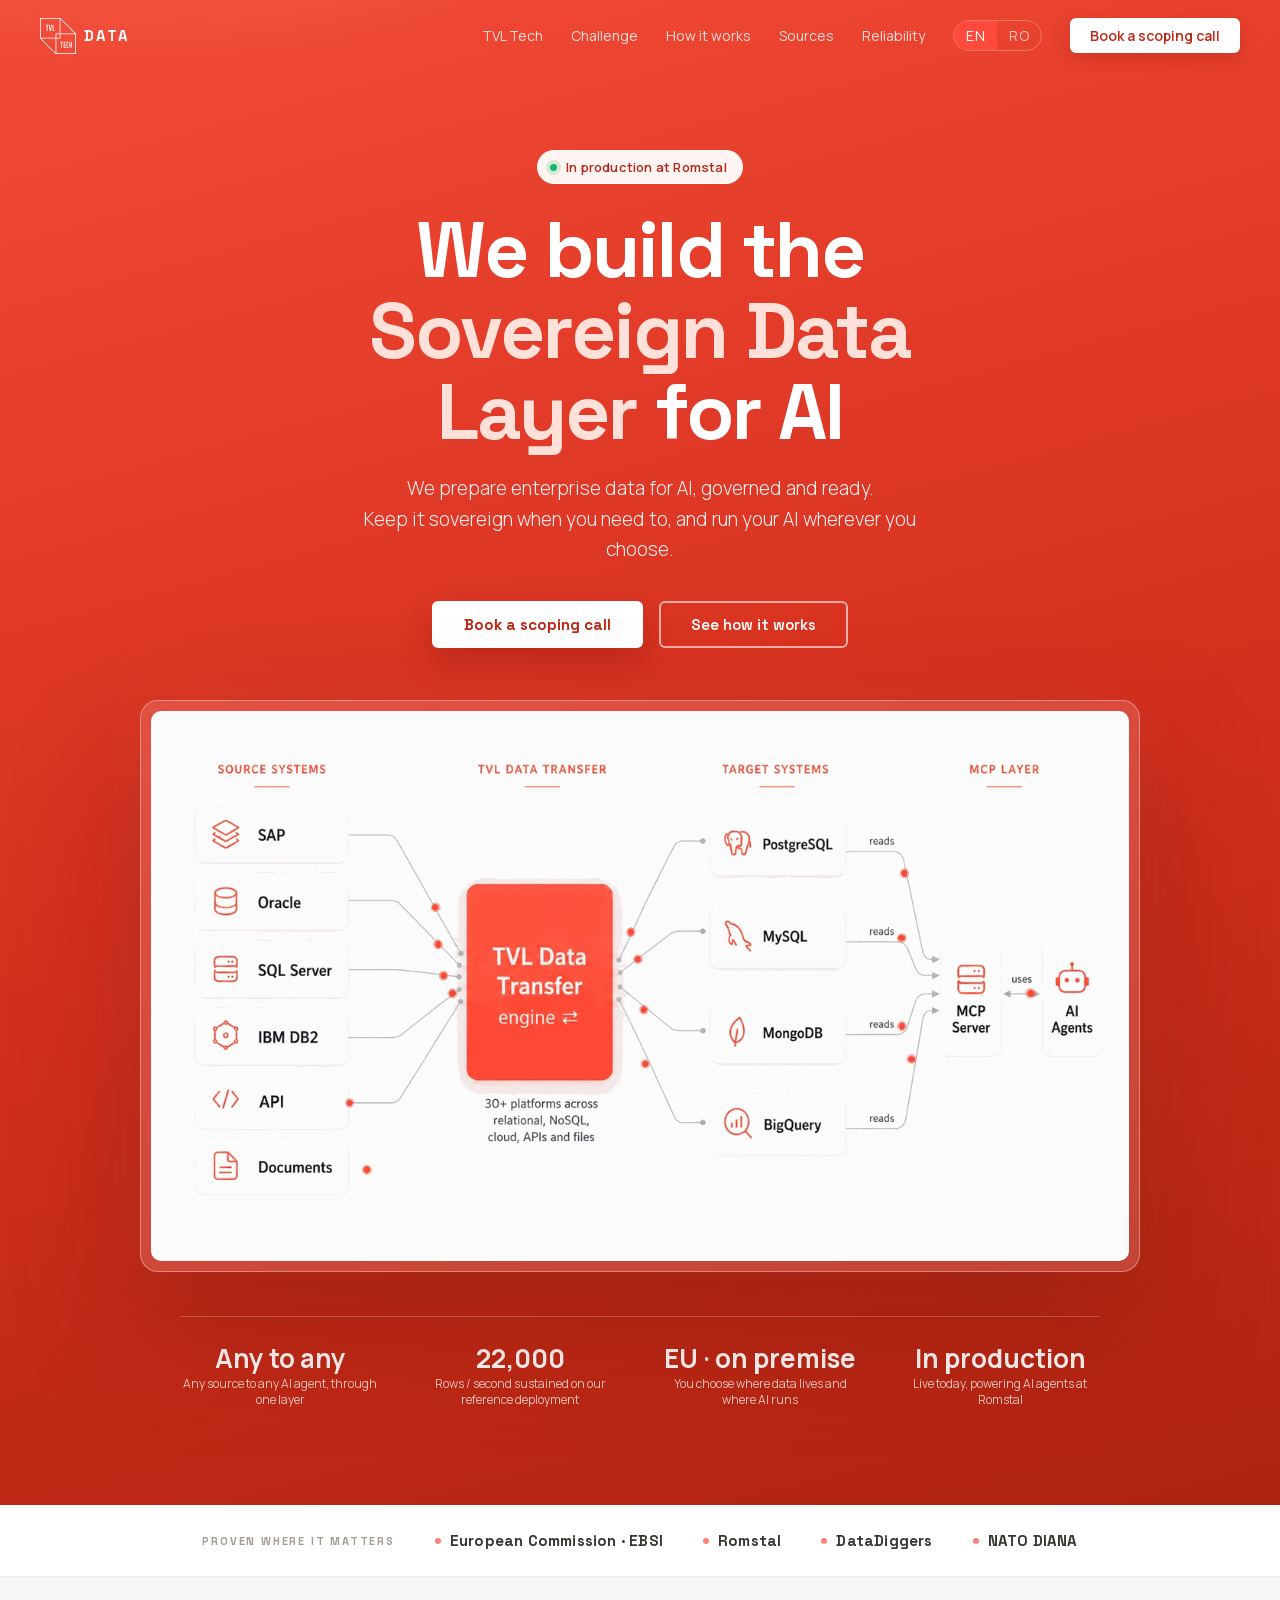
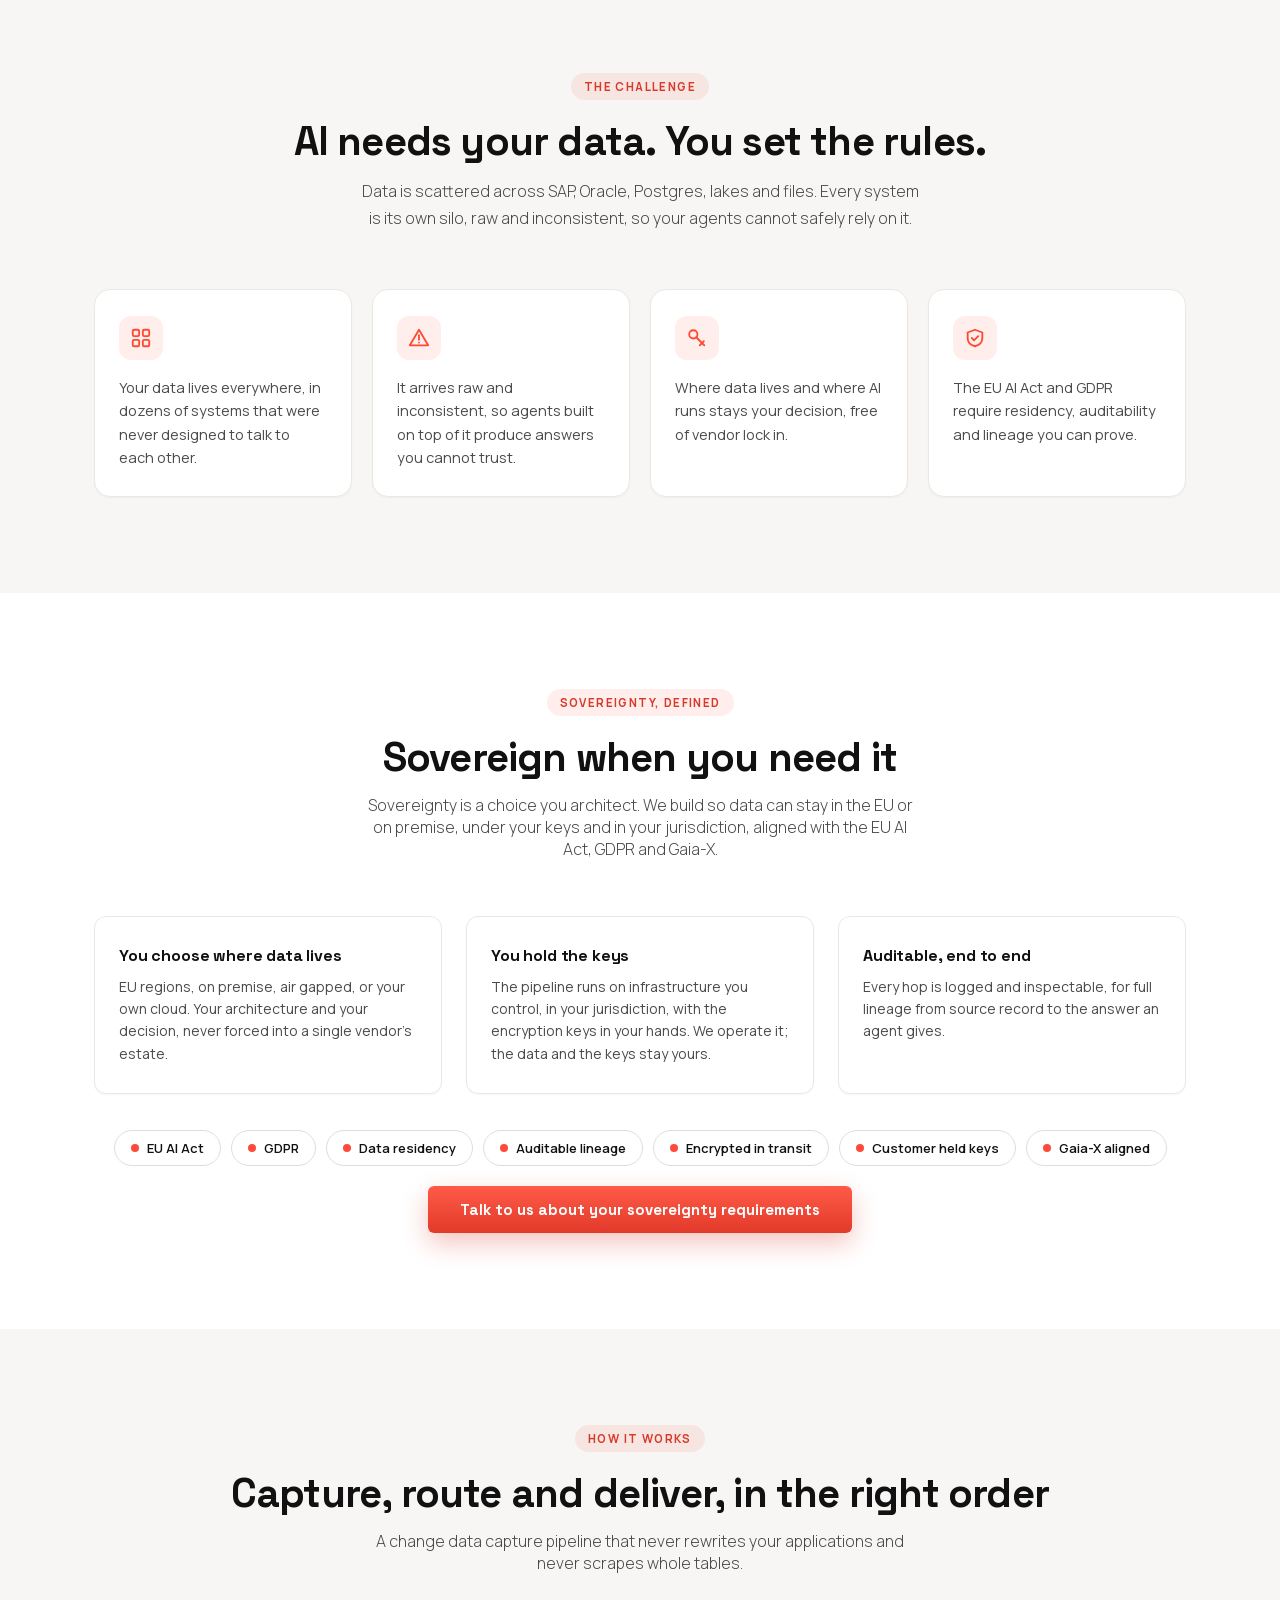
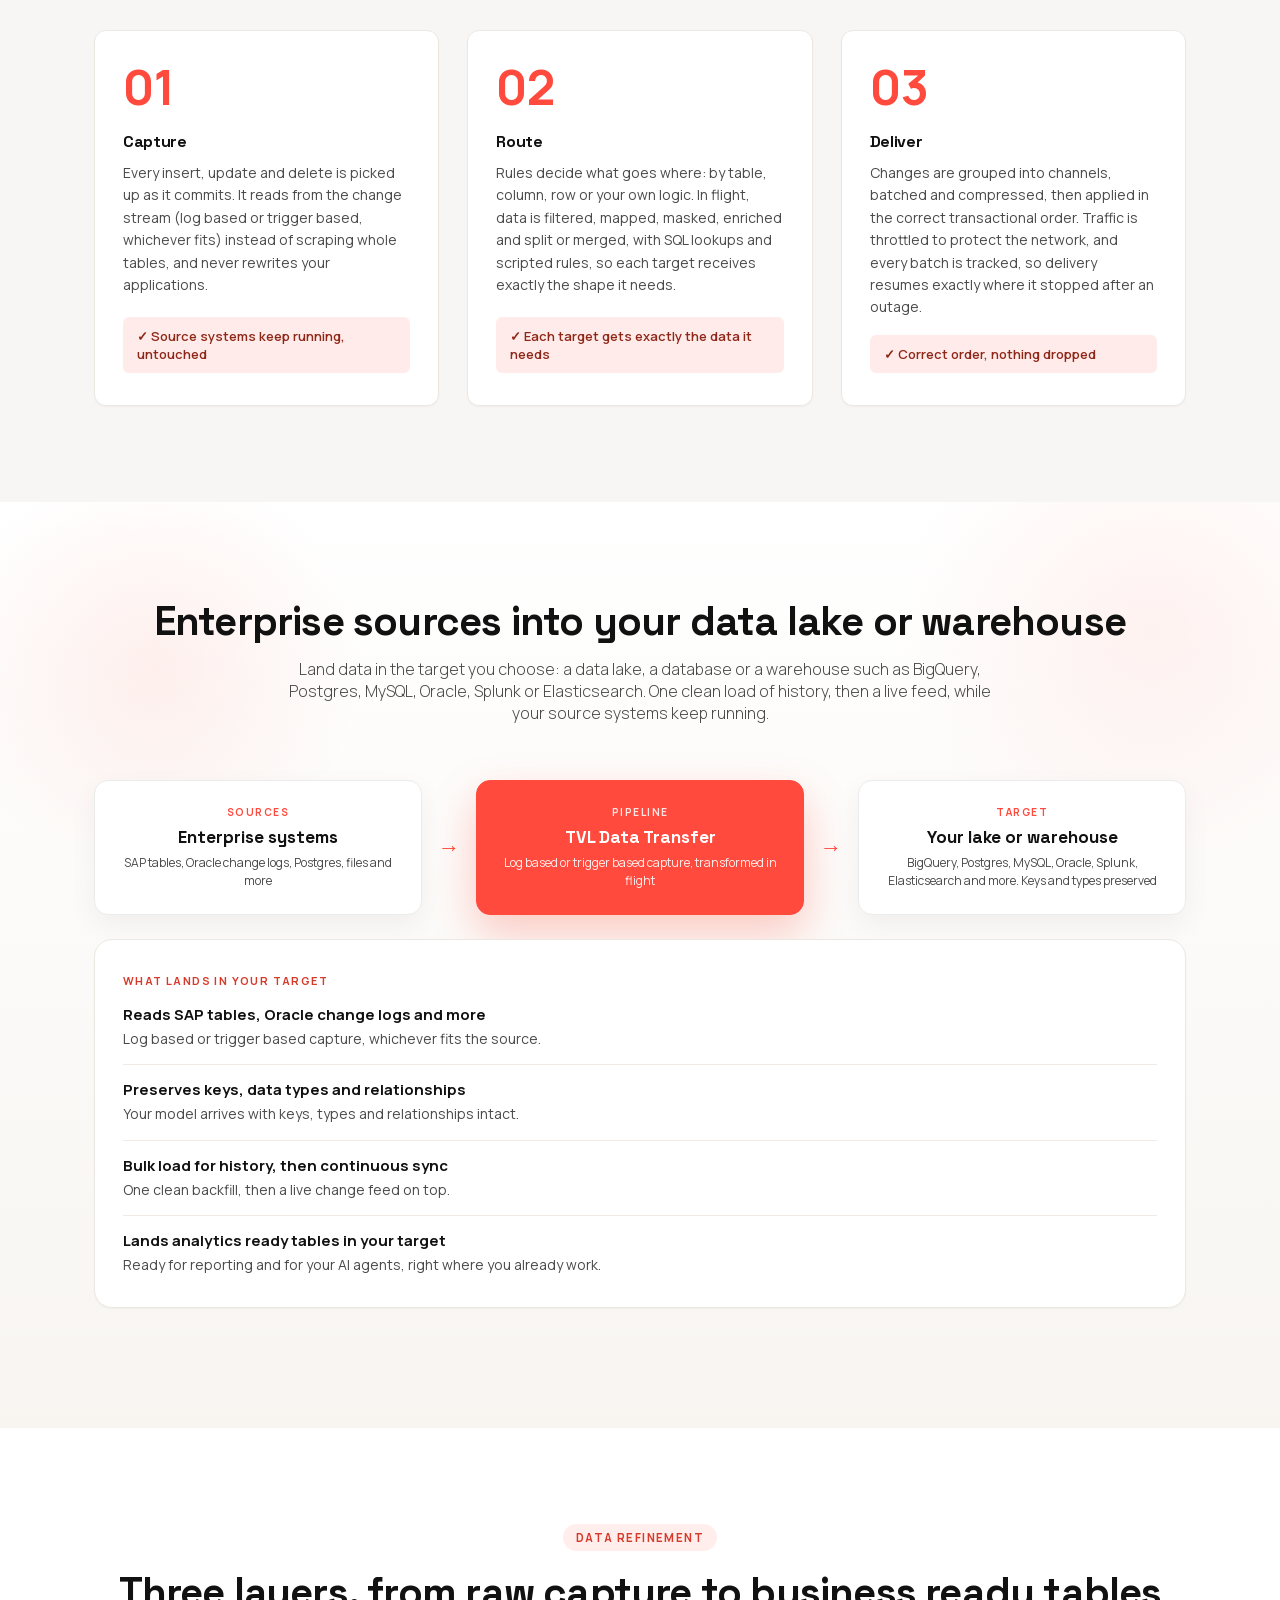
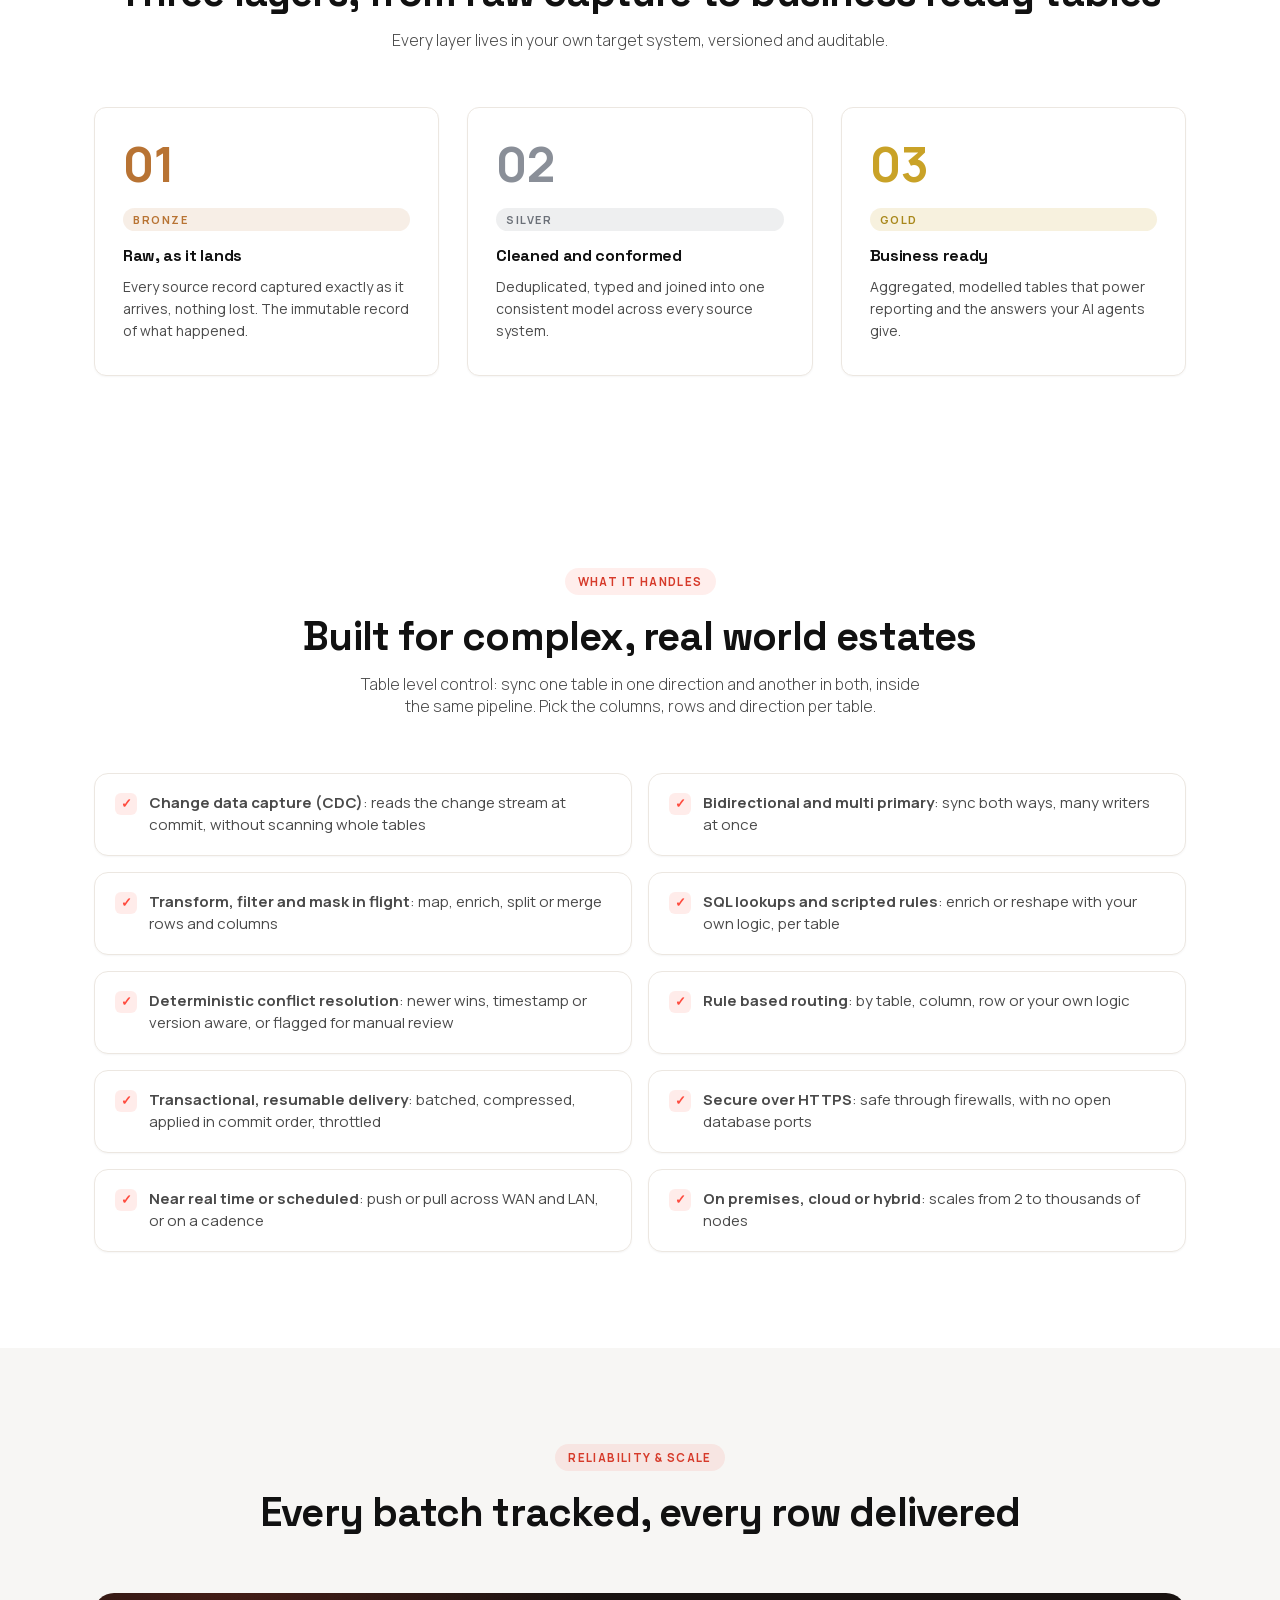
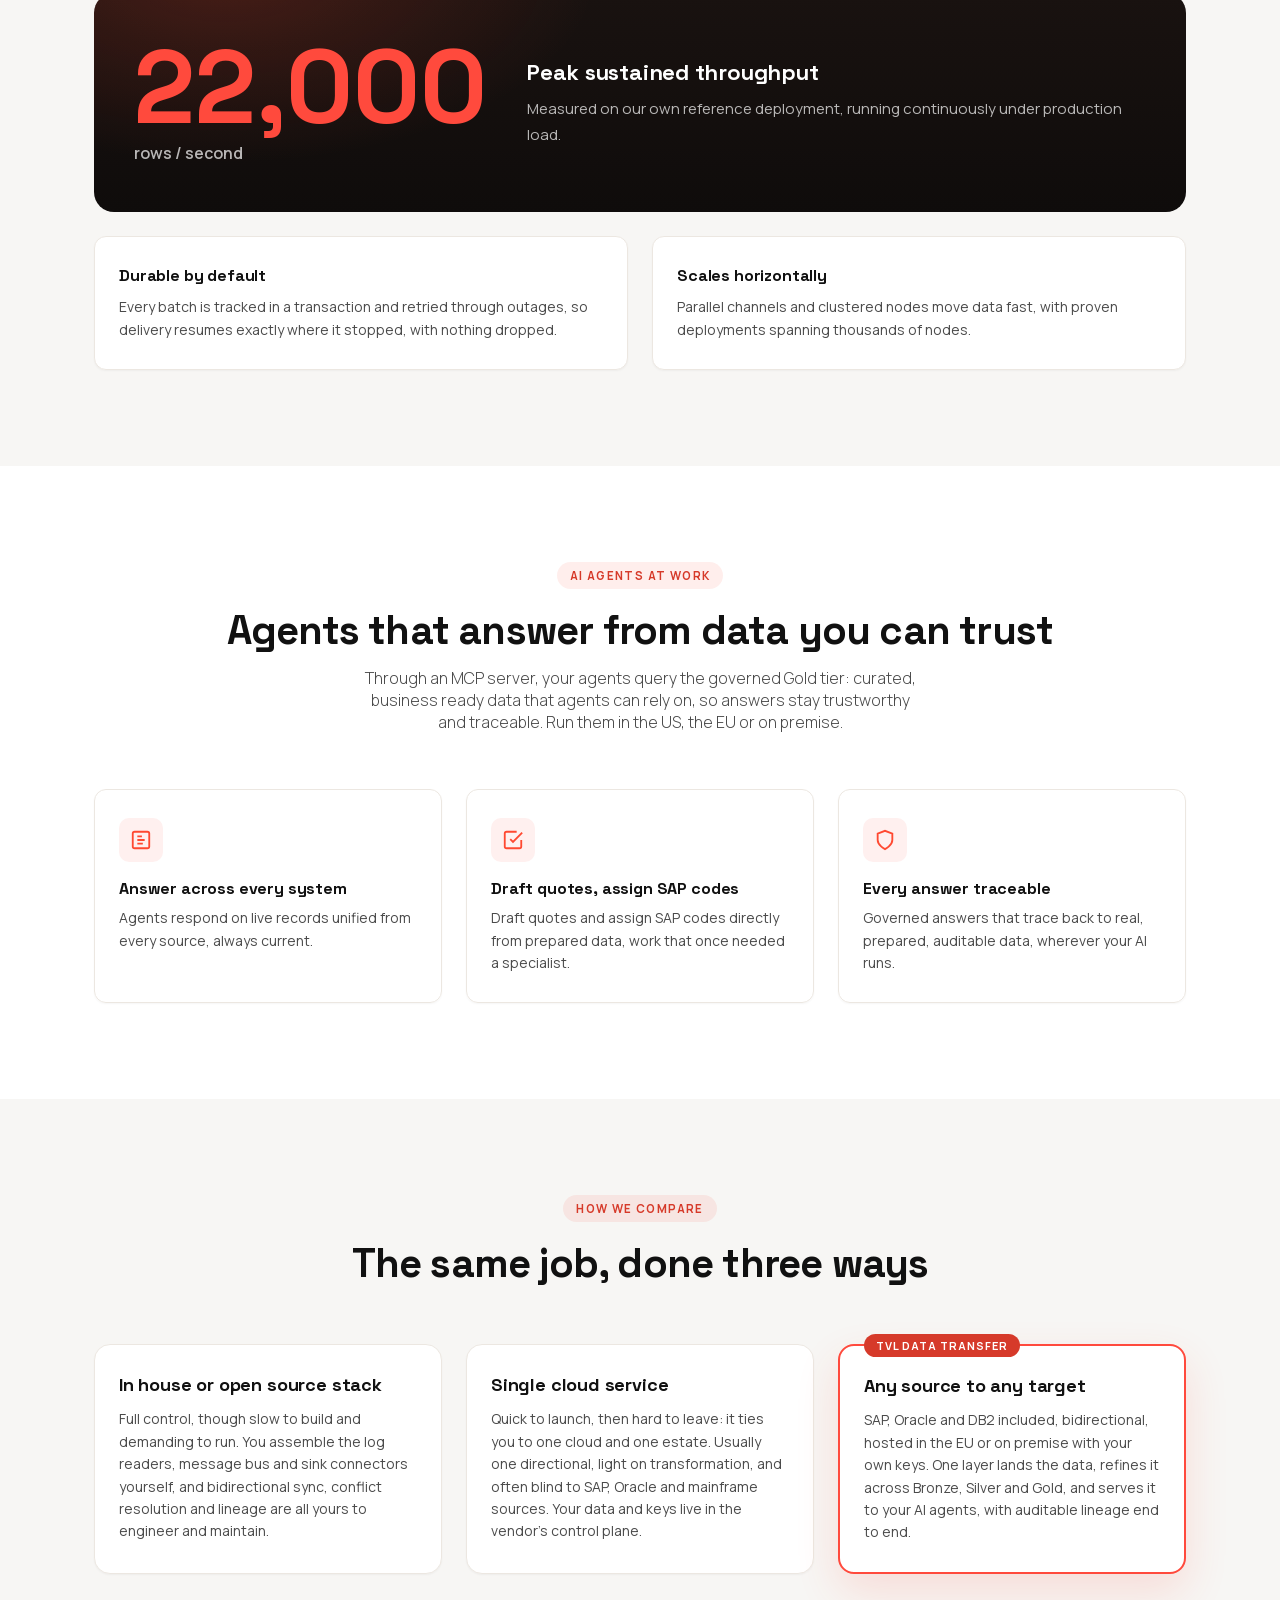
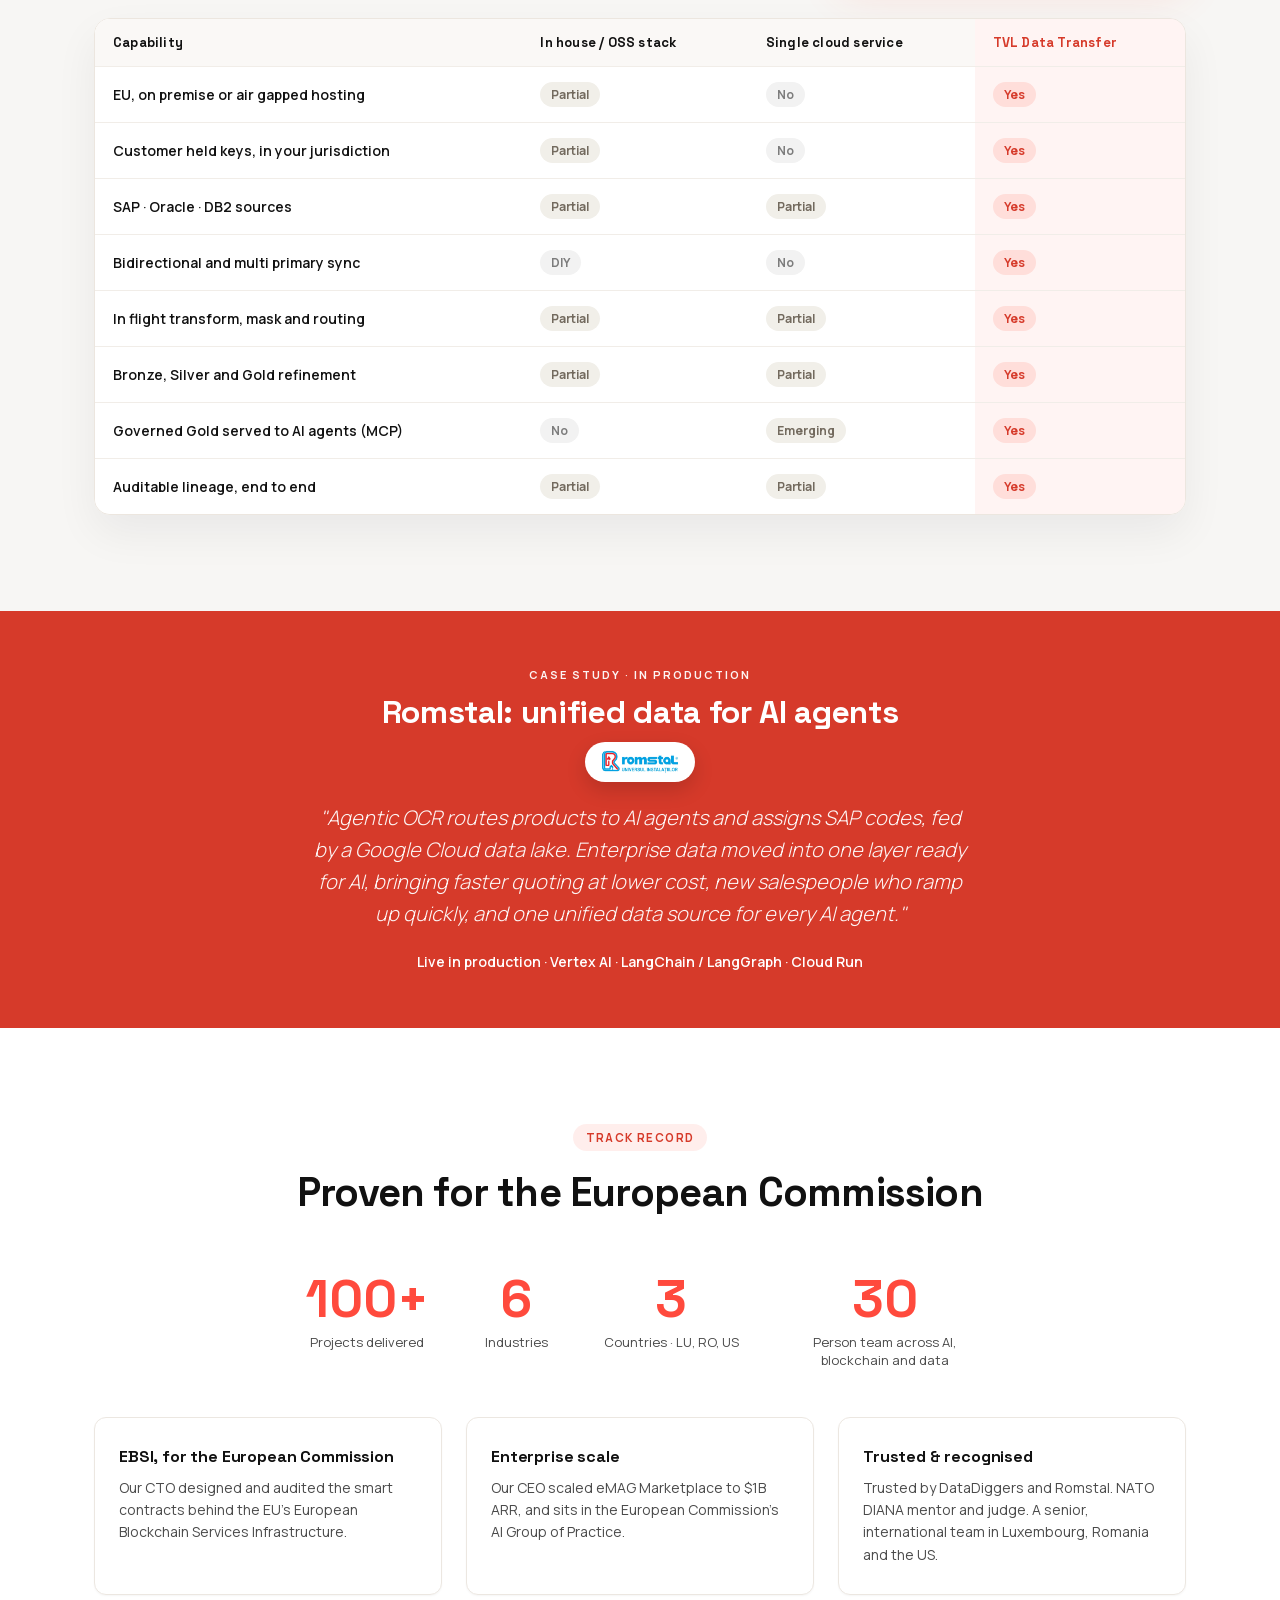
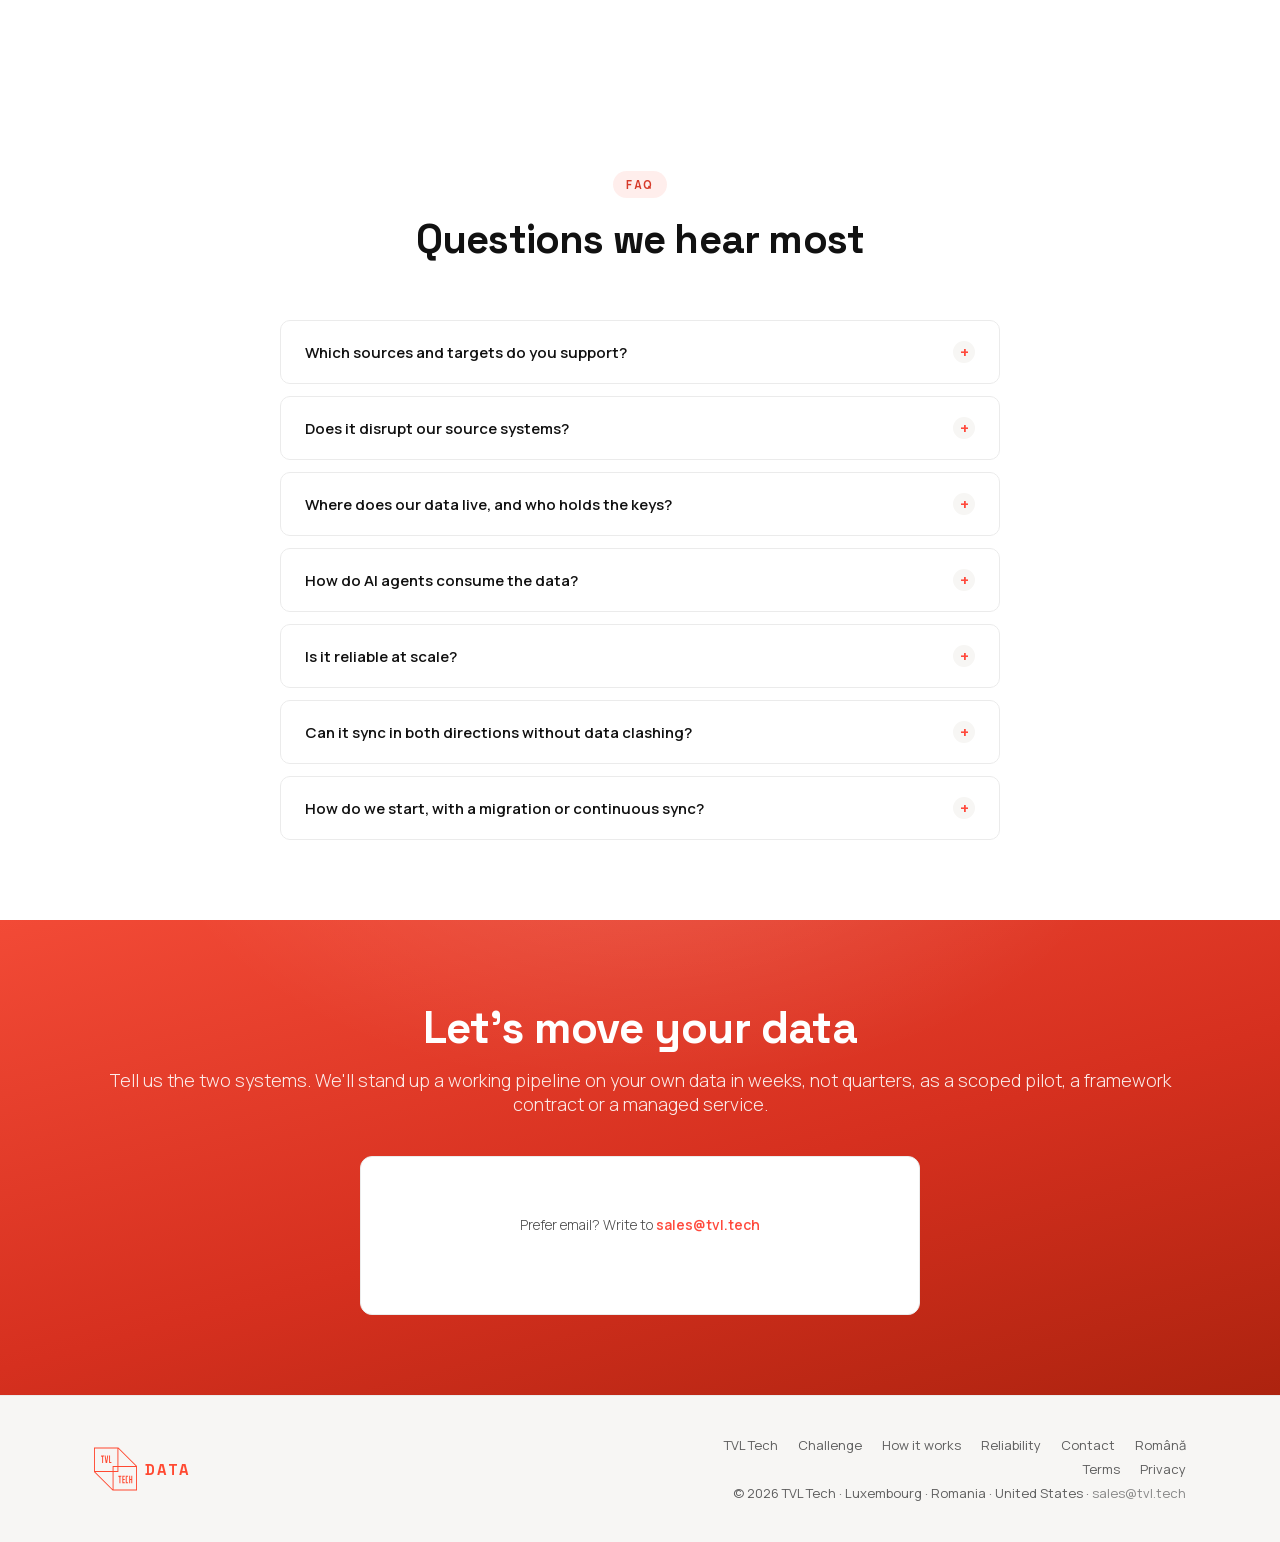
==== commit 3b92c8af: "Perf: defer Pipedrive/reCAPTCHA off critical path; WebP images; preload LCP Lighthouse (mobile, live" ====
--- a/index.html
+++ b/index.html
@@ -8,6 +8,7 @@
   <meta name="theme-color" content="#ff4a3d">
   <link rel="preload" href="/fonts/space-grotesk-latin.woff2" as="font" type="font/woff2" crossorigin>
   <link rel="preload" href="/fonts/manrope-latin.woff2" as="font" type="font/woff2" crossorigin>
+  <link rel="preload" as="image" href="/images/architecture-static.webp" fetchpriority="high">
   <title>TVL Data Transfer | The Sovereign Data Layer for AI</title>
   <meta name="description" content="Move enterprise data from any source to any AI agent, governed and sovereign. Change data capture into your lake, database or warehouse, served to agents via MCP.">
   <meta property="og:title" content="TVL Data Transfer: The Sovereign Data Layer for AI">
@@ -159,11 +160,11 @@
       <a href="#how" class="btn-ghost">See how it works</a>
     </div>
     <figure class="hero-architecture">
-      <video class="motion" autoplay muted loop playsinline width="1280" height="720" poster="images/architecture-static.png" aria-label="TVL Data Transfer architecture: source systems (SAP, Oracle, SQL Server, IBM DB2, APIs, documents) flow through the TVL Data Transfer engine into target databases (PostgreSQL, MySQL, MongoDB, BigQuery); an MCP server then serves the data to AI agents.">
+      <video class="motion" autoplay muted loop playsinline width="1280" height="720" poster="images/architecture-static.webp" aria-label="TVL Data Transfer architecture: source systems (SAP, Oracle, SQL Server, IBM DB2, APIs, documents) flow through the TVL Data Transfer engine into target databases (PostgreSQL, MySQL, MongoDB, BigQuery); an MCP server then serves the data to AI agents.">
         <source src="images/architecture.webm" type="video/webm">
         <source src="images/architecture.mp4" type="video/mp4">
       </video>
-      <img class="static" src="images/architecture-static.png" width="1280" height="720" alt="TVL Data Transfer architecture: source systems (SAP, Oracle, SQL Server, IBM DB2, APIs, documents) flow through the TVL Data Transfer engine into target databases (PostgreSQL, MySQL, MongoDB, BigQuery); an MCP server then serves the data to AI agents.">
+      <img class="static" src="images/architecture-static.webp" width="1280" height="720" alt="TVL Data Transfer architecture: source systems (SAP, Oracle, SQL Server, IBM DB2, APIs, documents) flow through the TVL Data Transfer engine into target databases (PostgreSQL, MySQL, MongoDB, BigQuery); an MCP server then serves the data to AI agents.">
     </figure>
     <div class="hero-stats">
       <div class="hero-stat">
@@ -521,7 +522,7 @@
     <div class="testimonial-header">
       <span class="testimonial-kicker">Case study · In production</span>
       <h2>Romstal: unified data for AI agents</h2>
-      <img class="testimonial-logo" src="images/romstal-logo.png" alt="Romstal">
+      <img class="testimonial-logo" src="images/romstal-logo.webp" alt="Romstal" loading="lazy" width="150" height="40">
     </div>
     <blockquote>
       "Agentic OCR routes products to AI agents and assigns SAP codes, fed by a Google Cloud data lake. Enterprise data moved into one layer ready for AI, bringing faster quoting at lower cost, new salespeople who ramp up quickly, and one unified data source for every AI agent."
@@ -640,8 +641,8 @@
       <h2>Let's move your data</h2>
       <p>Tell us the two systems. We'll stand up a working pipeline on your own data in weeks, not quarters, as a scoped pilot, a framework contract or a managed service.</p>
       <div class="contact-form-wrap">
-        <!-- Pipedrive Web Form. Shared with the TVL Academy site for now; swap in a dedicated TVL Data Transfer form when ready -->
-        <div class="pipedriveWebForms" data-pd-webforms="https://webforms.pipedrive.com/f/6b1fXYajsDP2oiAXKxmof6PlTypa1S0aQ7geD0V1Bxa7UIvfPcmZ8yYHLxLXtPWSYj"><script src="https://webforms.pipedrive.com/f/loader"></script></div>
+        <!-- Pipedrive Web Form. Loader is injected lazily (see index.js) when the section nears the viewport, so its reCAPTCHA/Pipedrive payload stays off the critical path. Shared with the TVL Academy form for now. -->
+        <div class="pipedriveWebForms" id="pd-form" data-pd-webforms="https://webforms.pipedrive.com/f/6b1fXYajsDP2oiAXKxmof6PlTypa1S0aQ7geD0V1Bxa7UIvfPcmZ8yYHLxLXtPWSYj"></div>
         <p style="margin-top:18px;font-size:14px;color:var(--text-sec);">Prefer email? Write to <span id="emailLink" style="color:var(--red);cursor:pointer;font-weight:600;"></span></p>
       </div>
     </div>
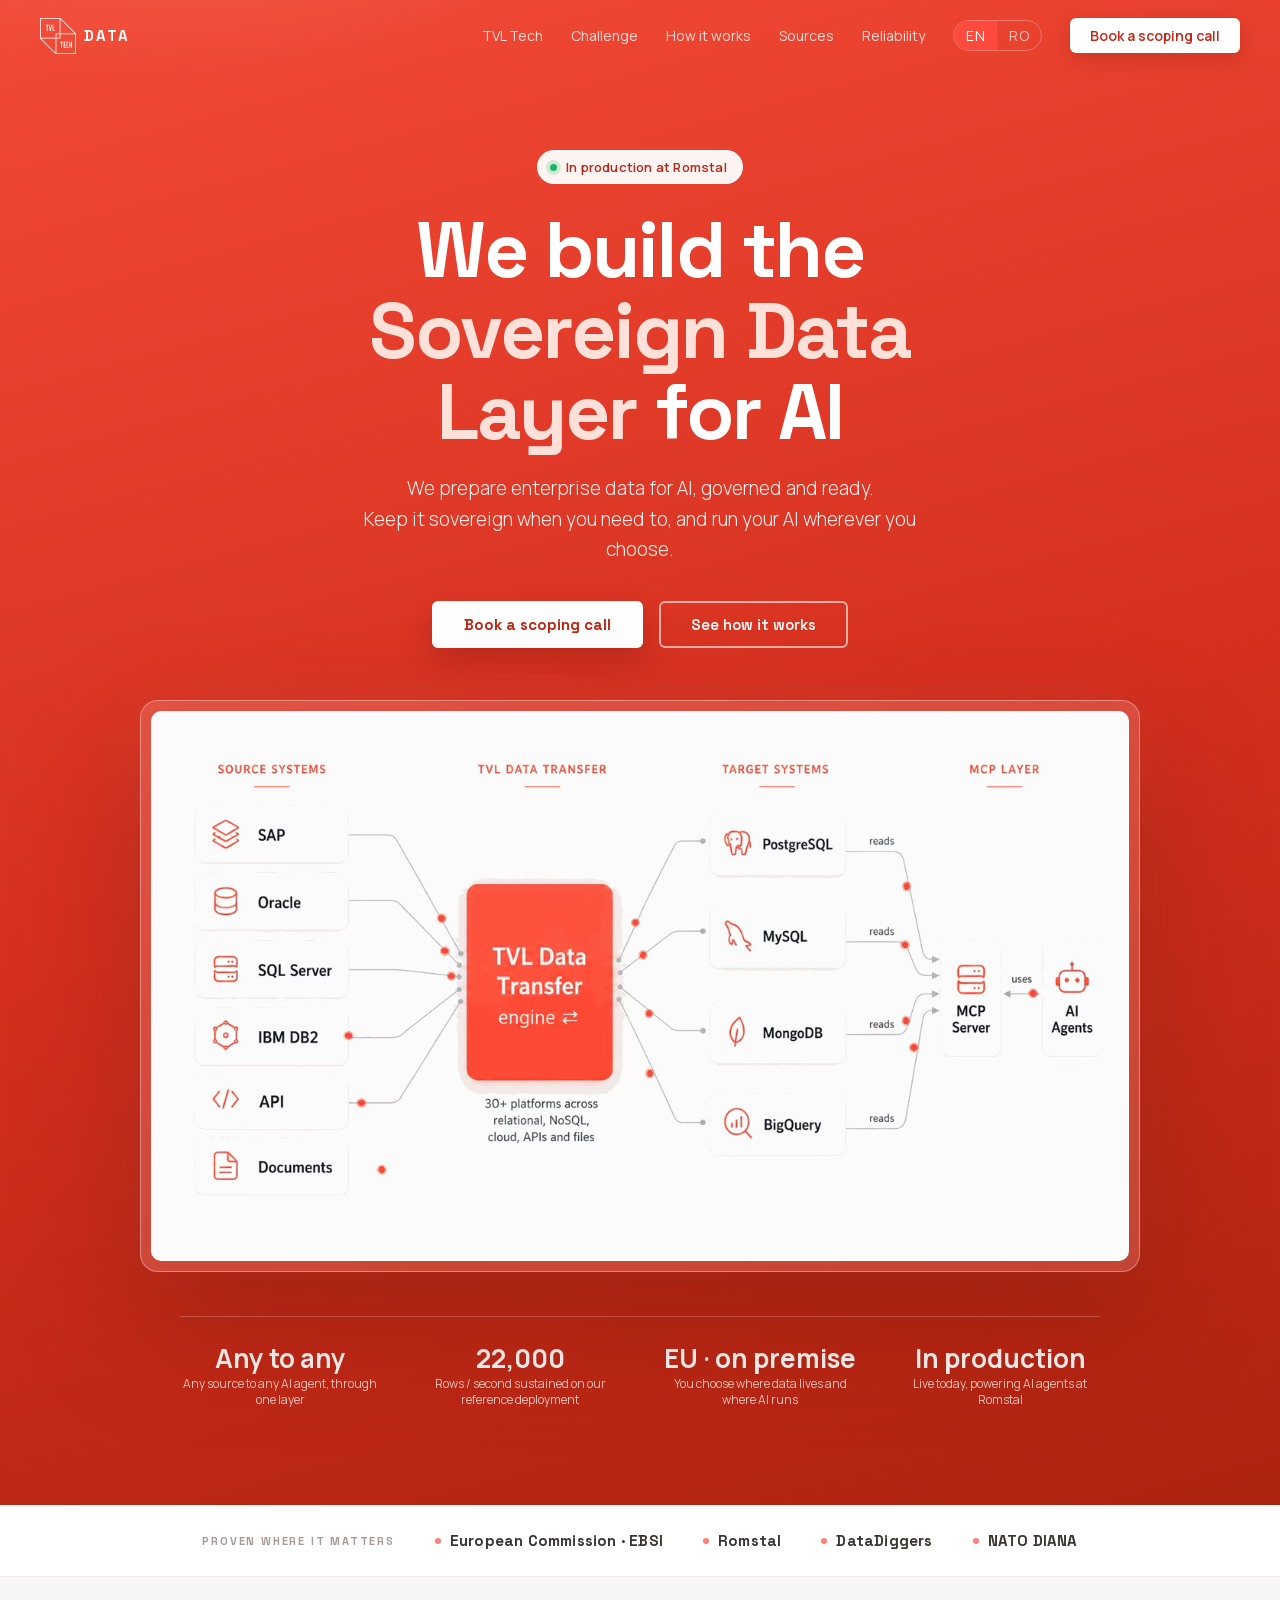
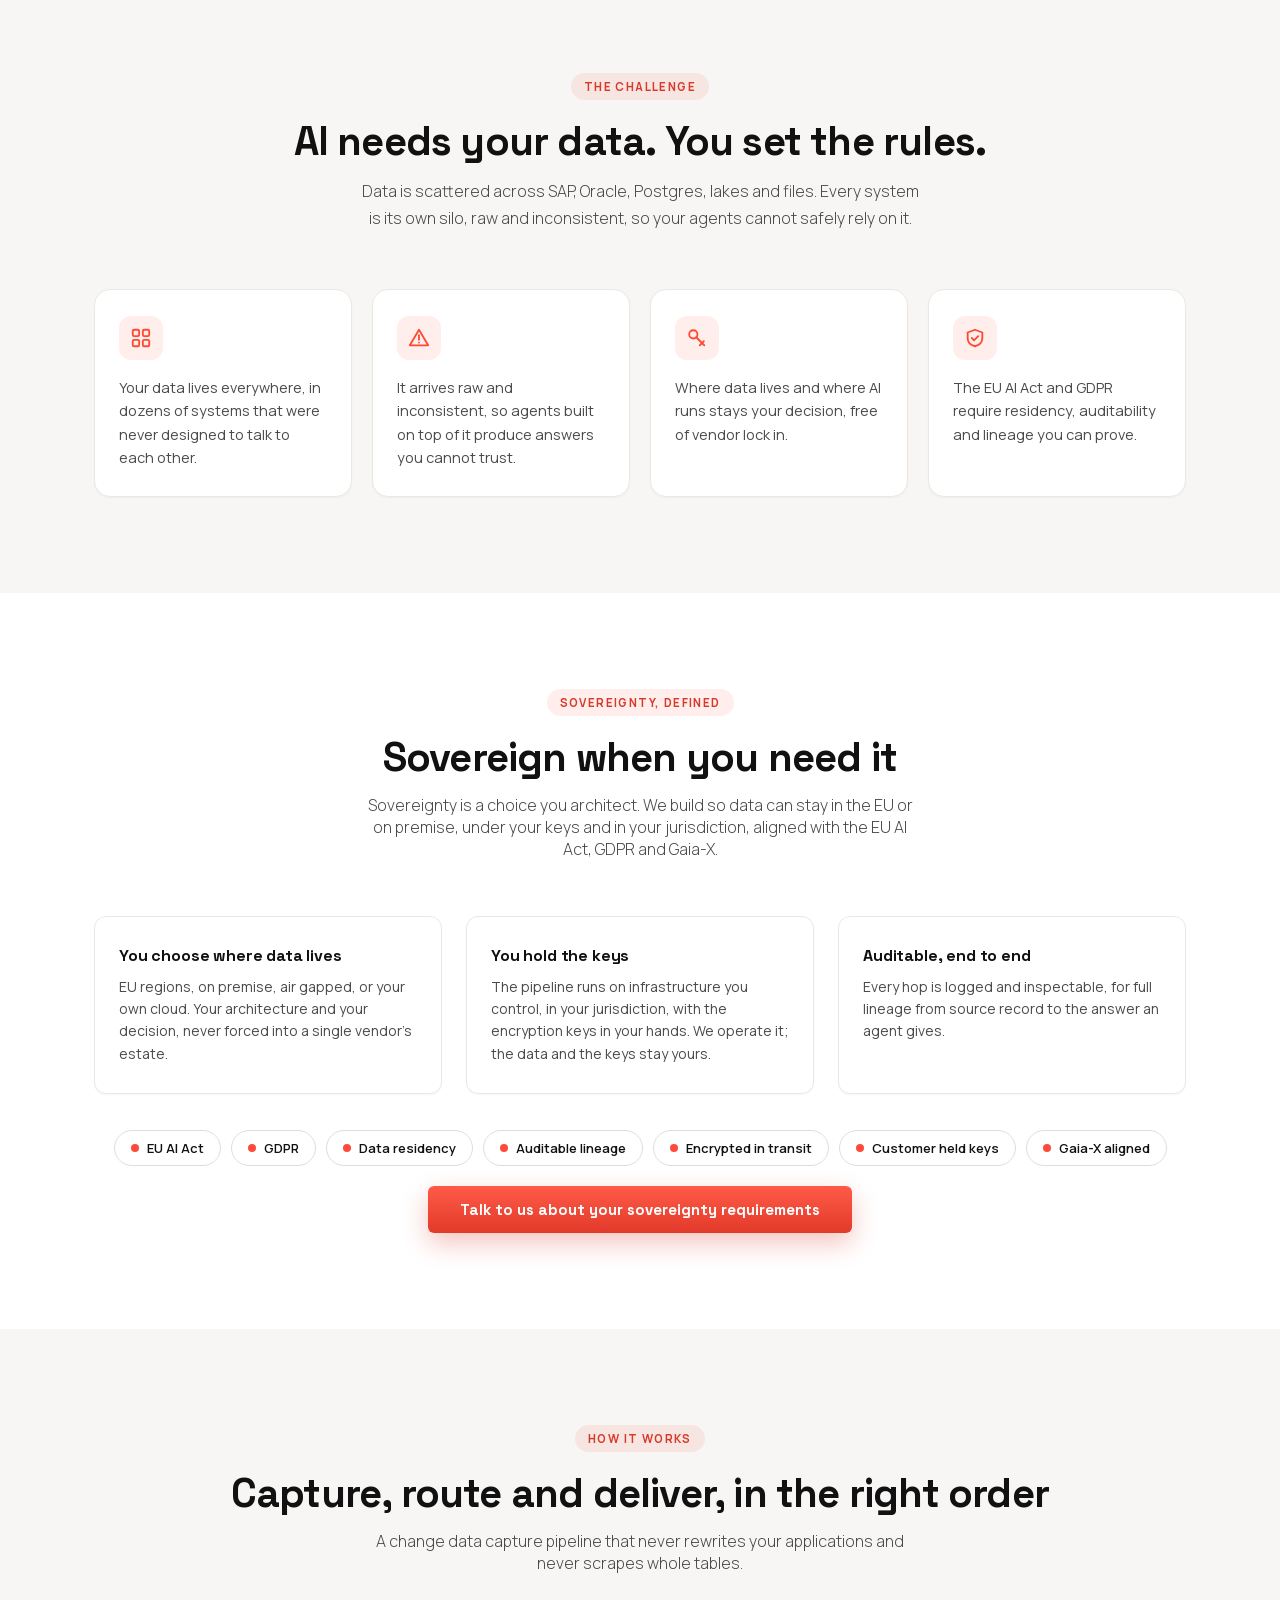
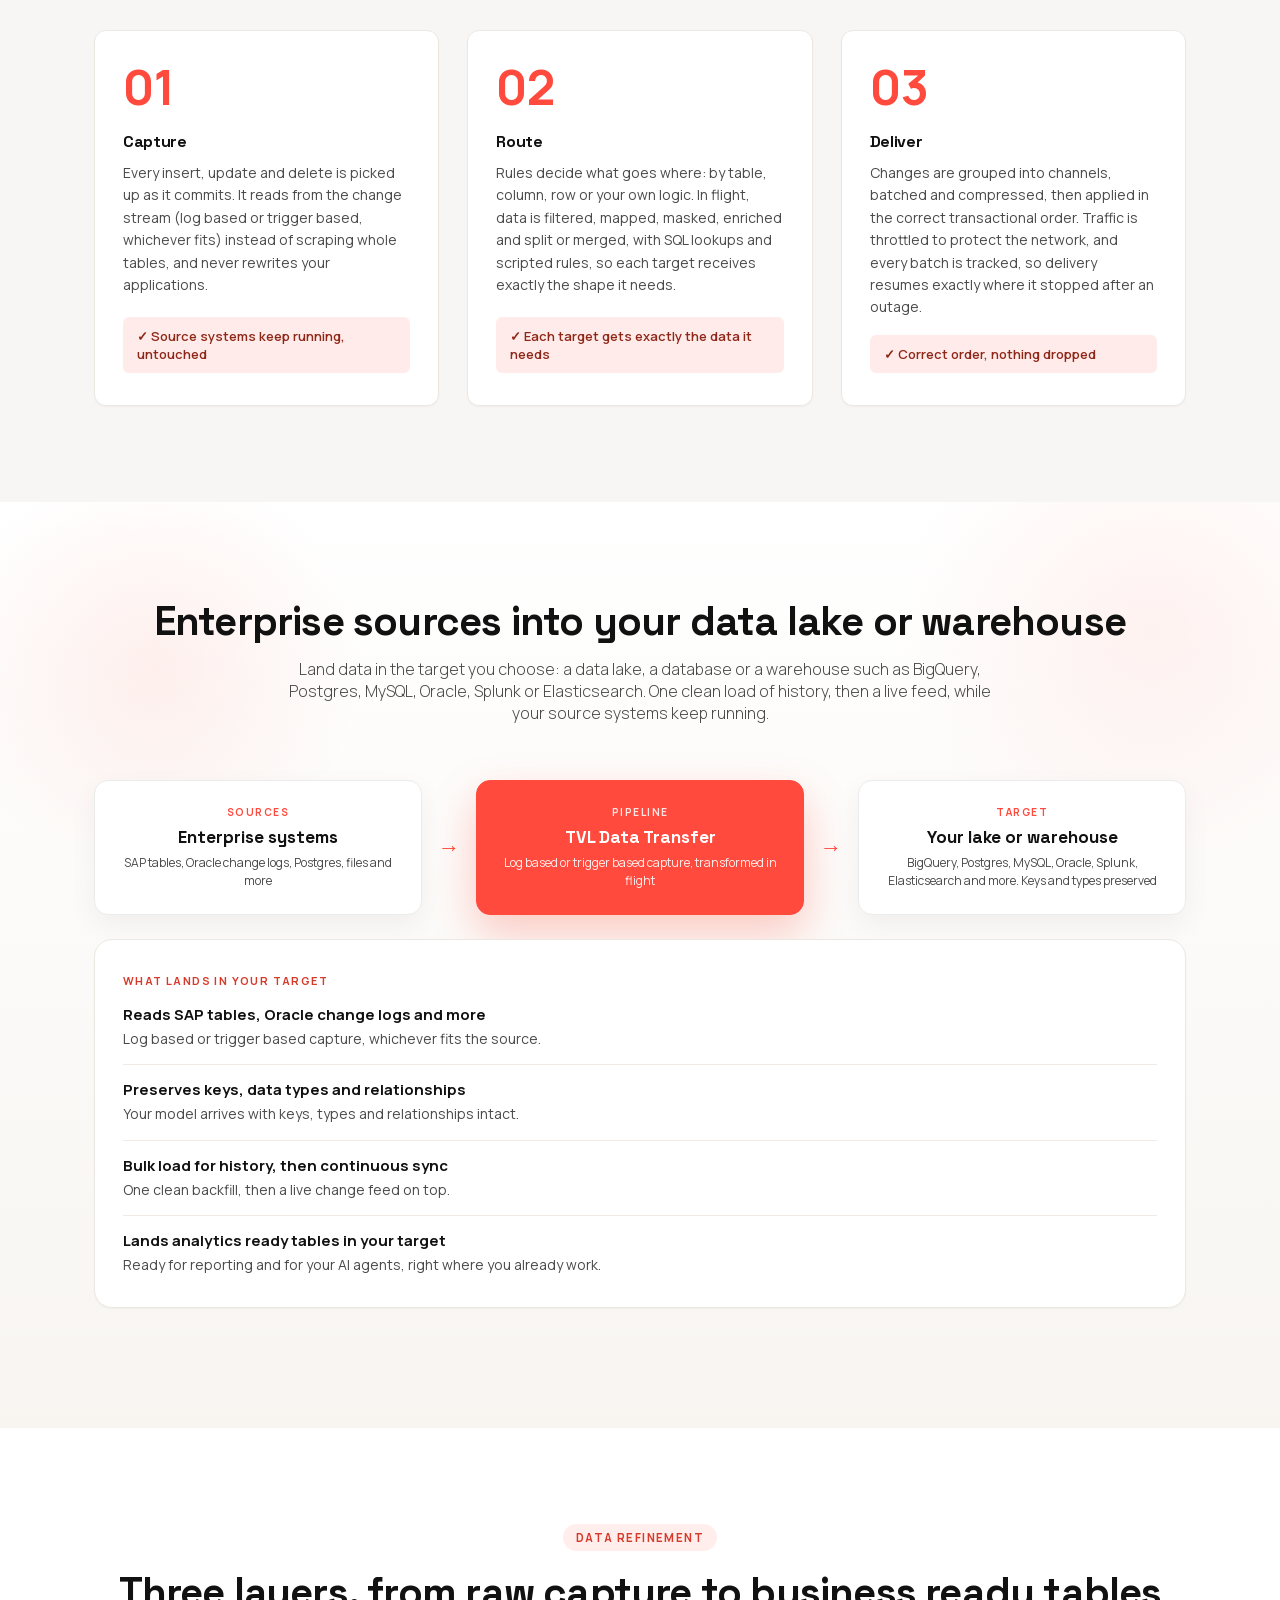
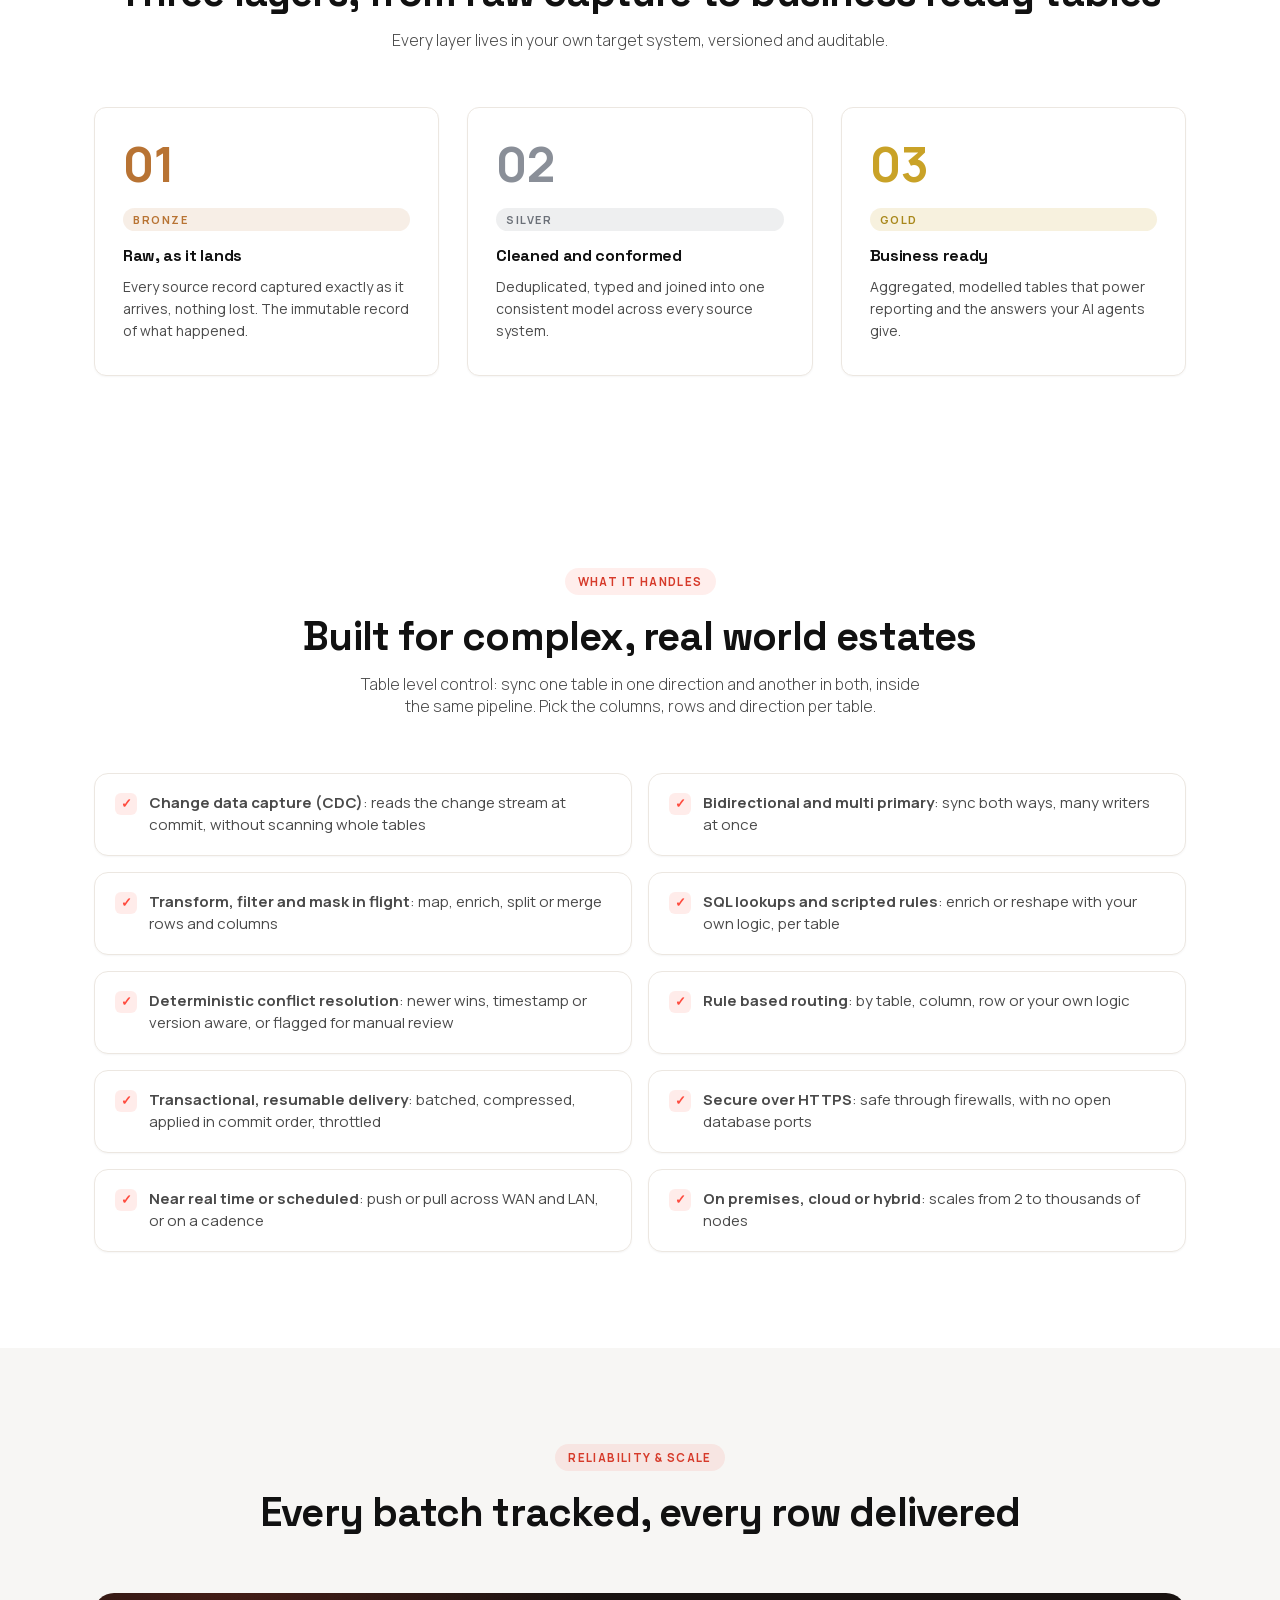
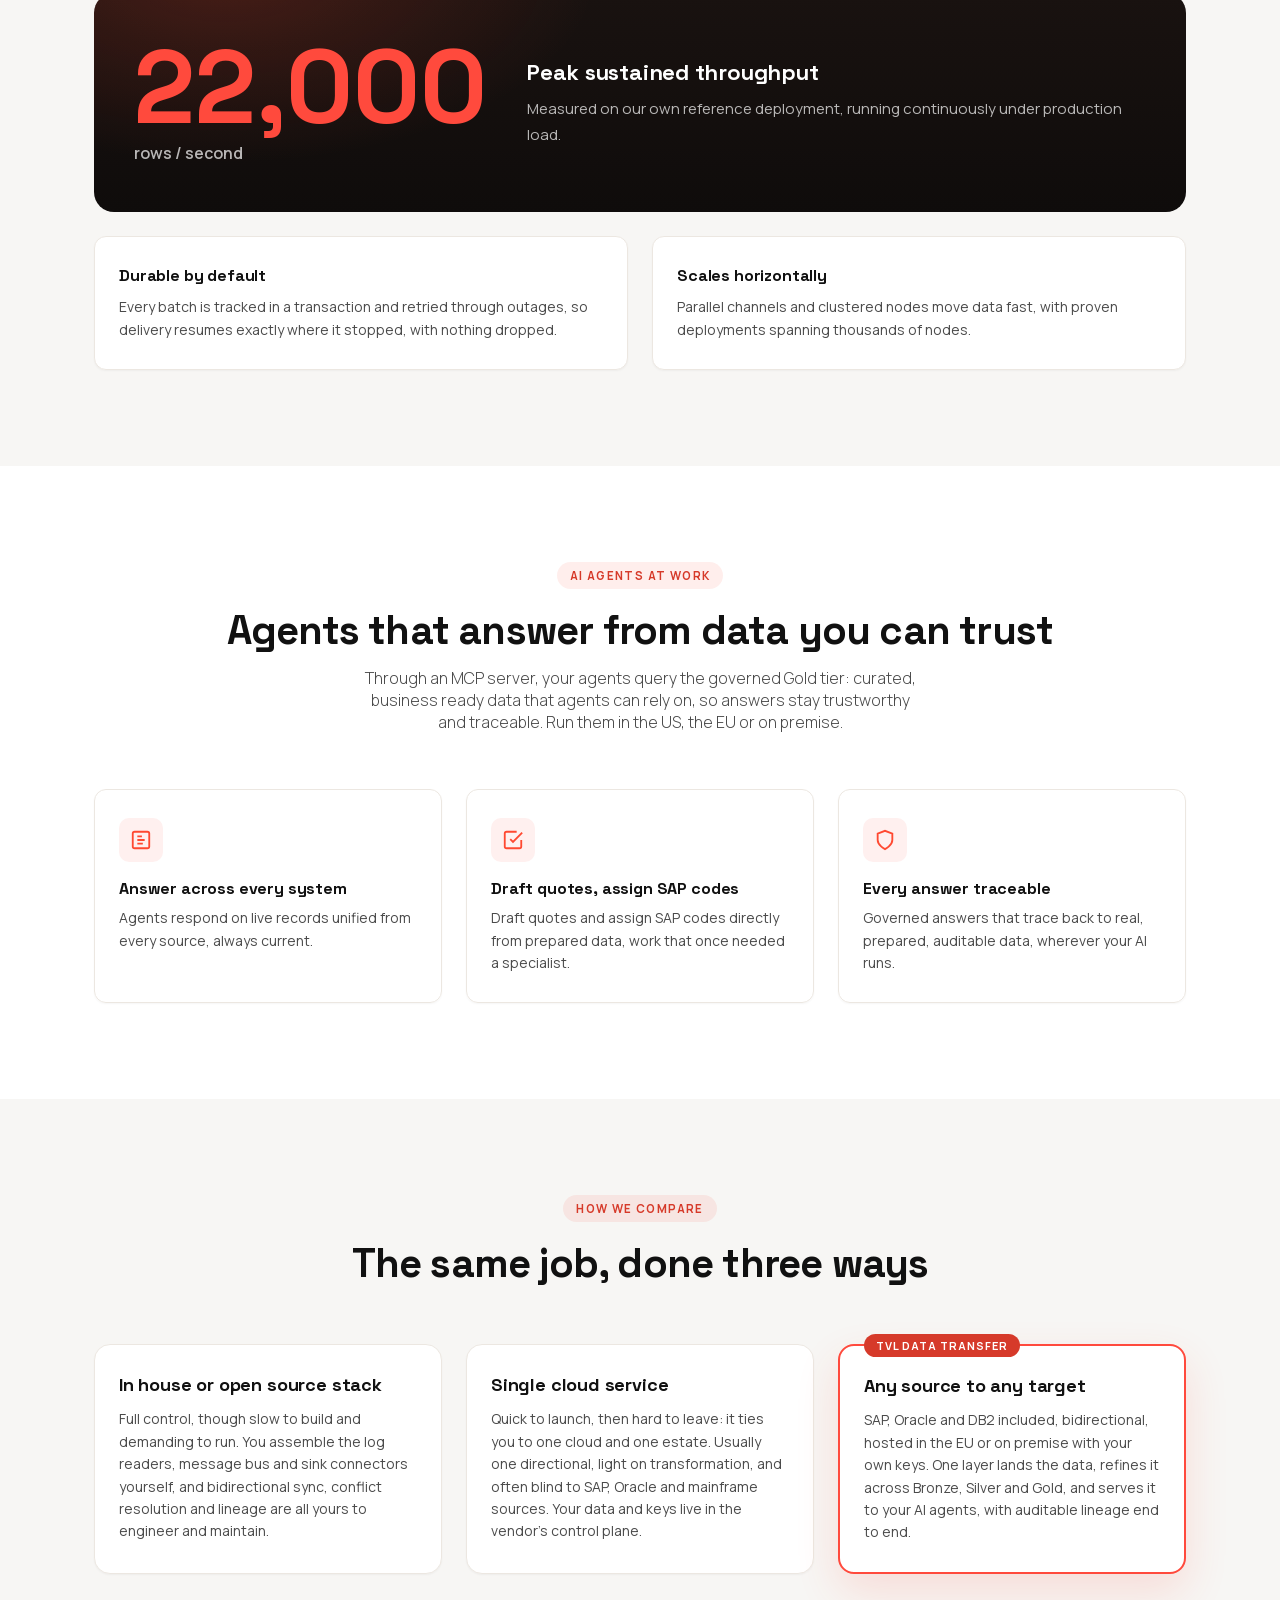
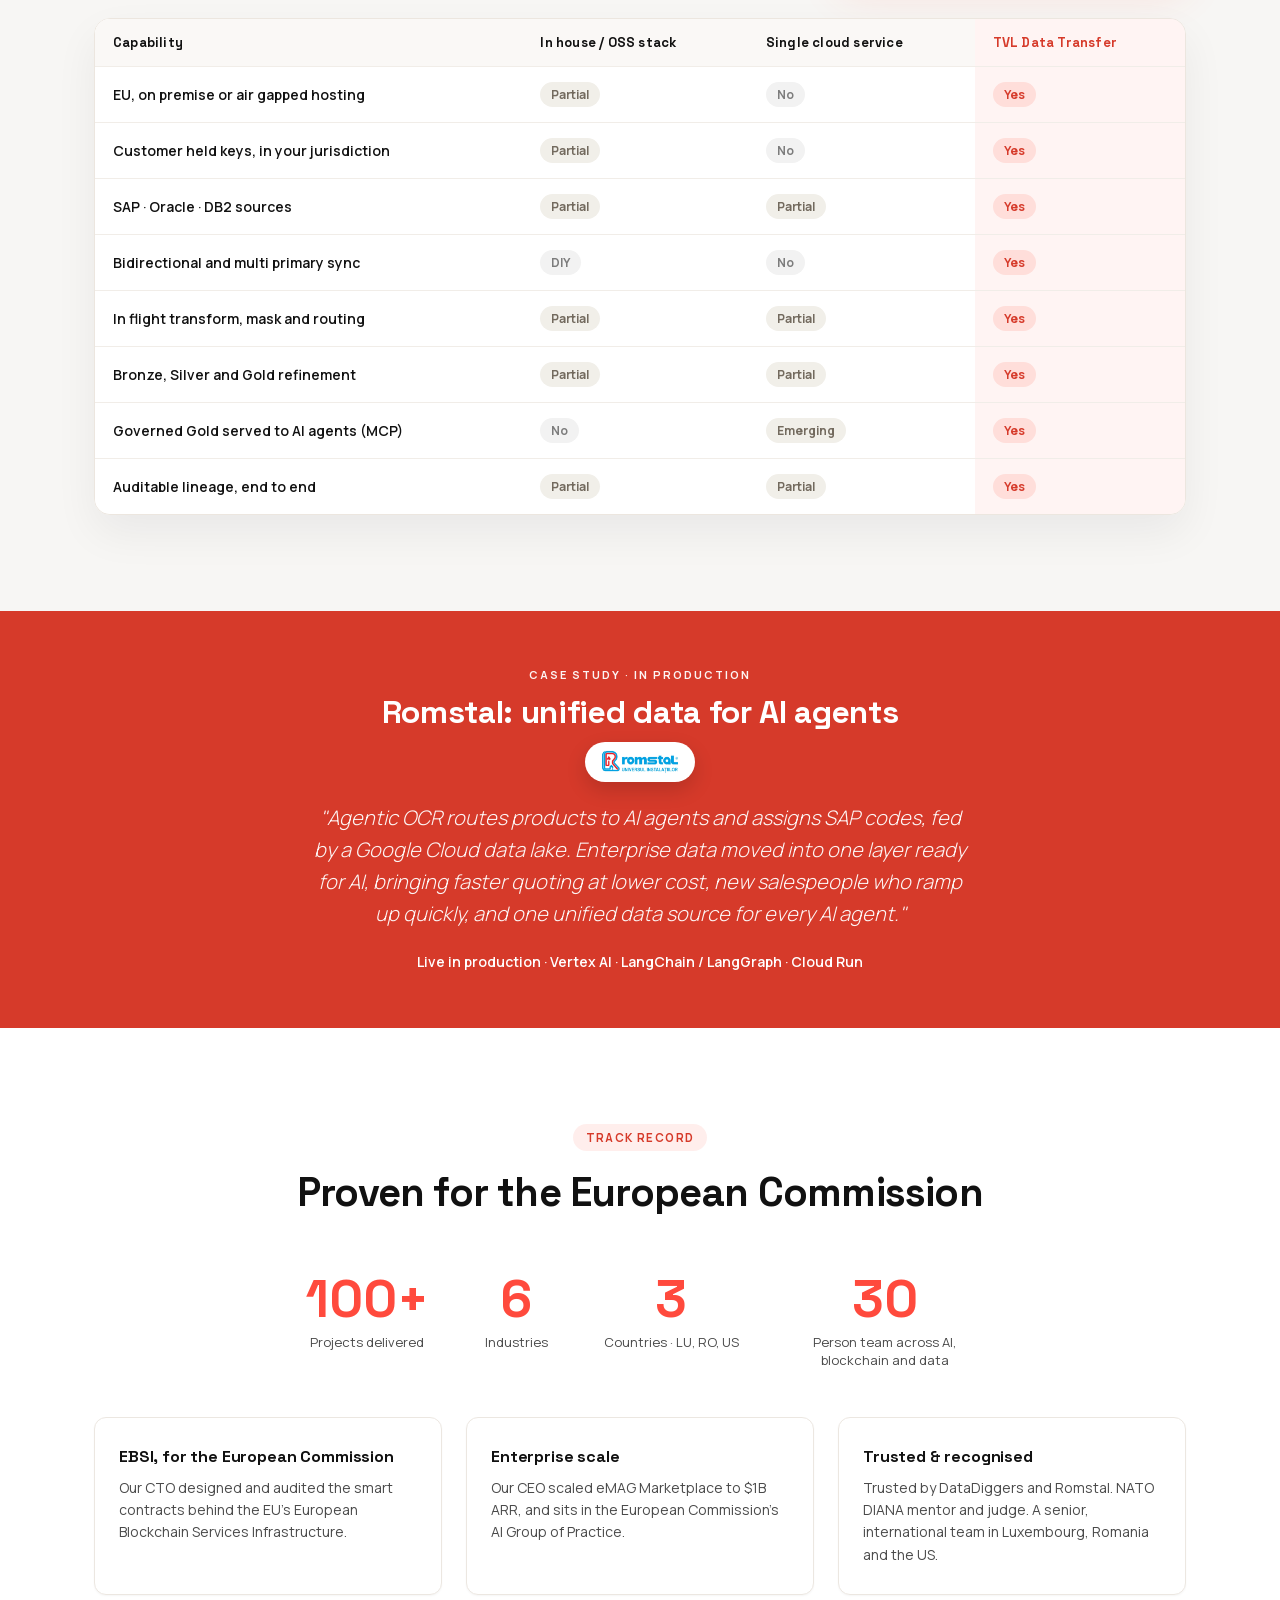
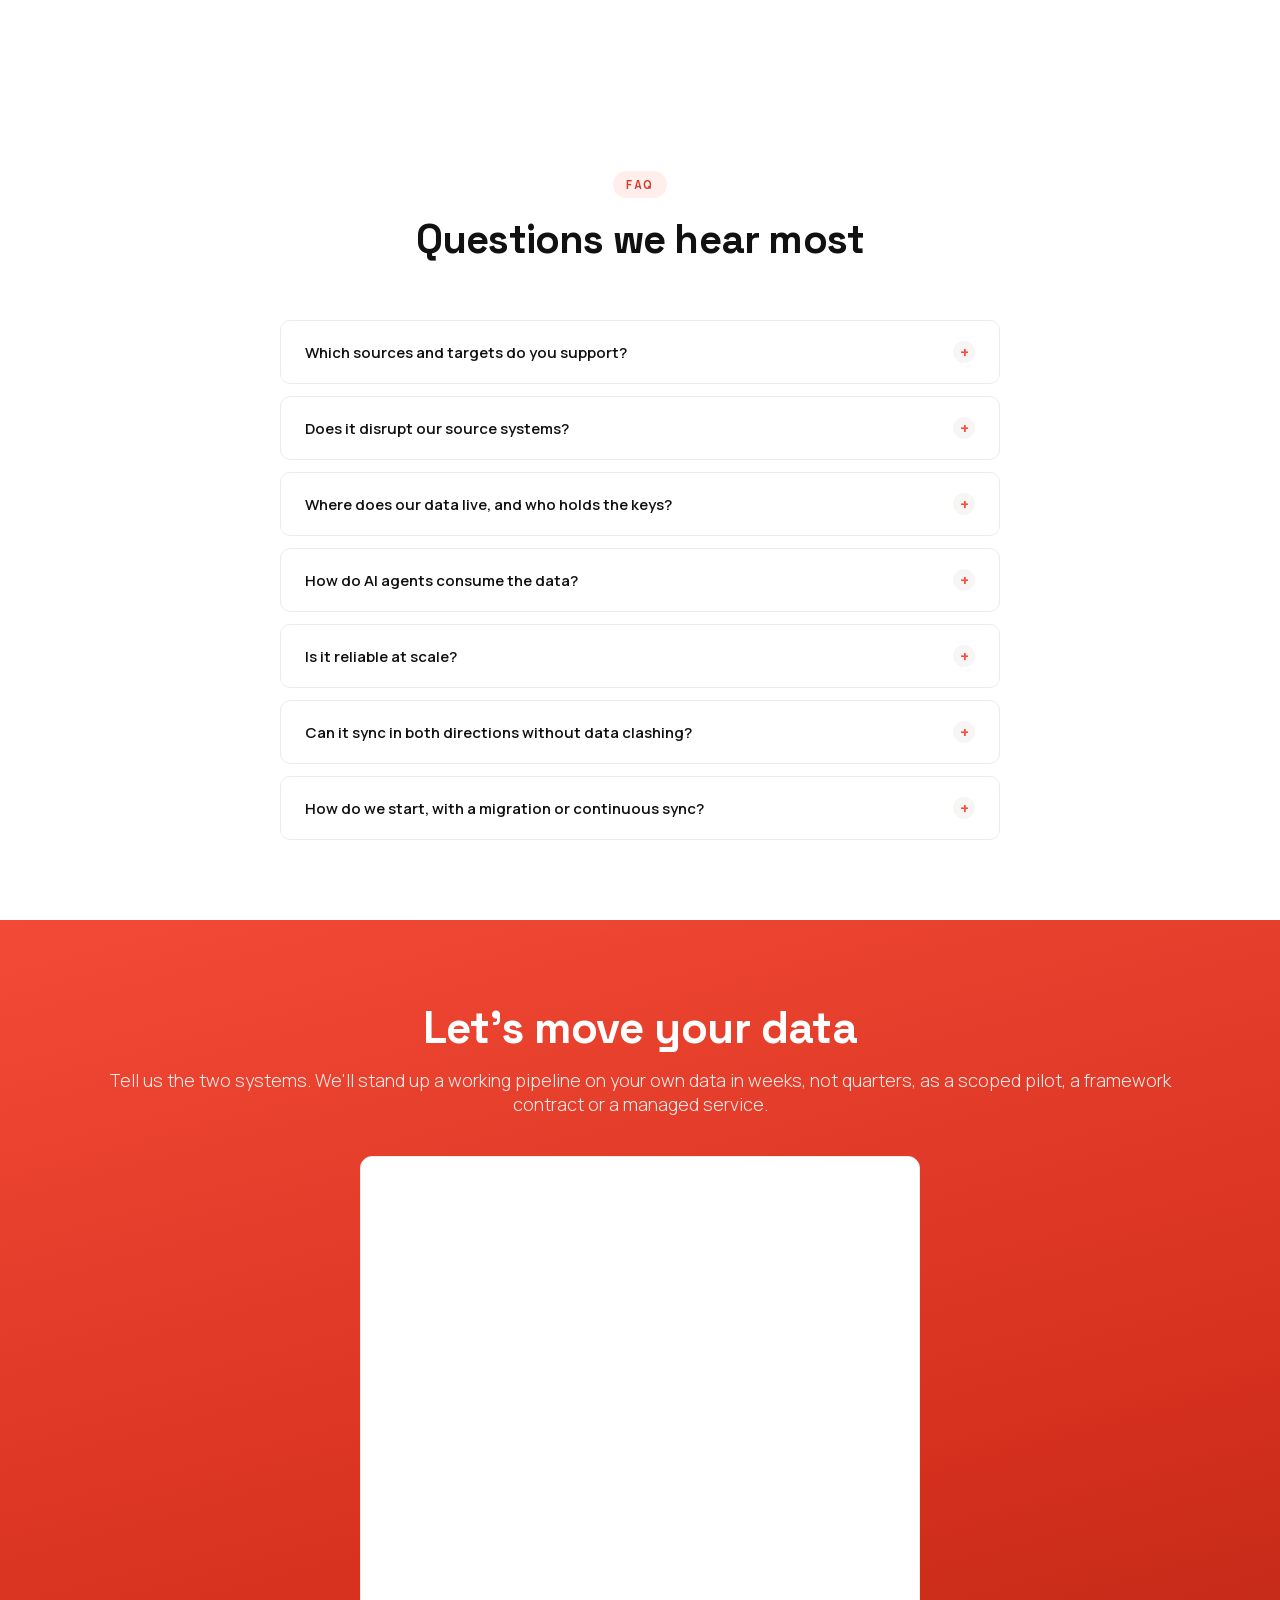
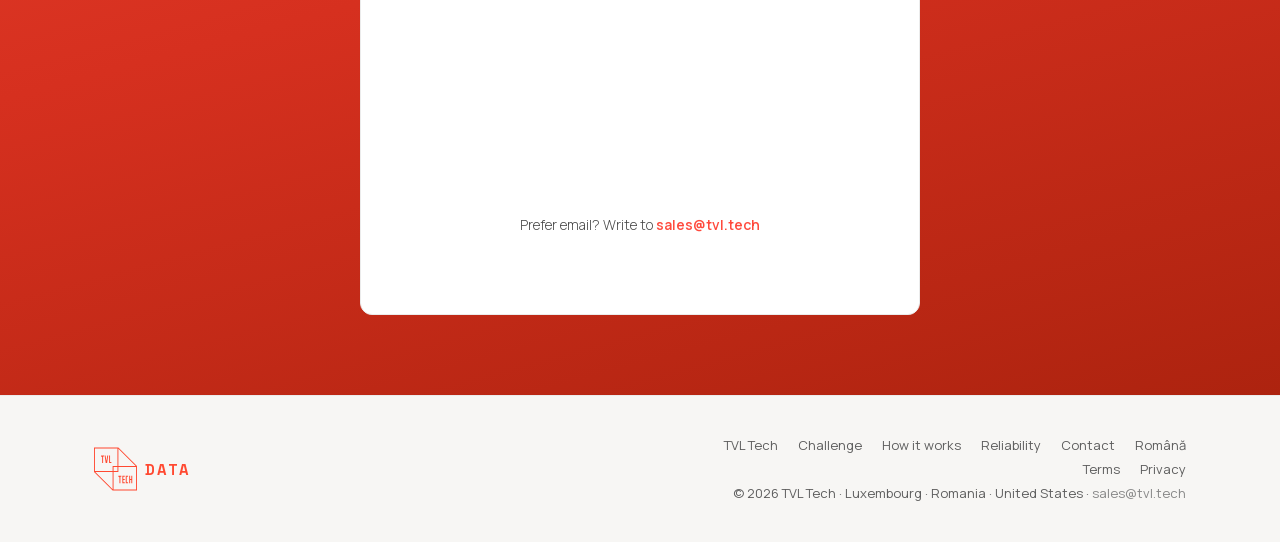
==== commit 7bf8160e: "Fix deferred form: lazy <iframe> to /form.html (works + stays off critical path) JS-injecting Pipedr" ====
--- a/index.html
+++ b/index.html
@@ -641,8 +641,8 @@
       <h2>Let's move your data</h2>
       <p>Tell us the two systems. We'll stand up a working pipeline on your own data in weeks, not quarters, as a scoped pilot, a framework contract or a managed service.</p>
       <div class="contact-form-wrap">
-        <!-- Pipedrive Web Form. Loader is injected lazily (see index.js) when the section nears the viewport, so its reCAPTCHA/Pipedrive payload stays off the critical path. Shared with the TVL Academy form for now. -->
-        <div class="pipedriveWebForms" id="pd-form" data-pd-webforms="https://webforms.pipedrive.com/f/6b1fXYajsDP2oiAXKxmof6PlTypa1S0aQ7geD0V1Bxa7UIvfPcmZ8yYHLxLXtPWSYj"></div>
+        <!-- Booking form isolated in /form.html and lazy-loaded: the browser only fetches its reCAPTCHA/Pipedrive payload when this iframe nears the viewport, keeping it off the critical path. -->
+        <iframe src="/form.html" loading="lazy" title="Book a scoping call form" style="width:100%;min-height:600px;border:0;display:block;"></iframe>
         <p style="margin-top:18px;font-size:14px;color:var(--text-sec);">Prefer email? Write to <span id="emailLink" style="color:var(--red);cursor:pointer;font-weight:600;"></span></p>
       </div>
     </div>
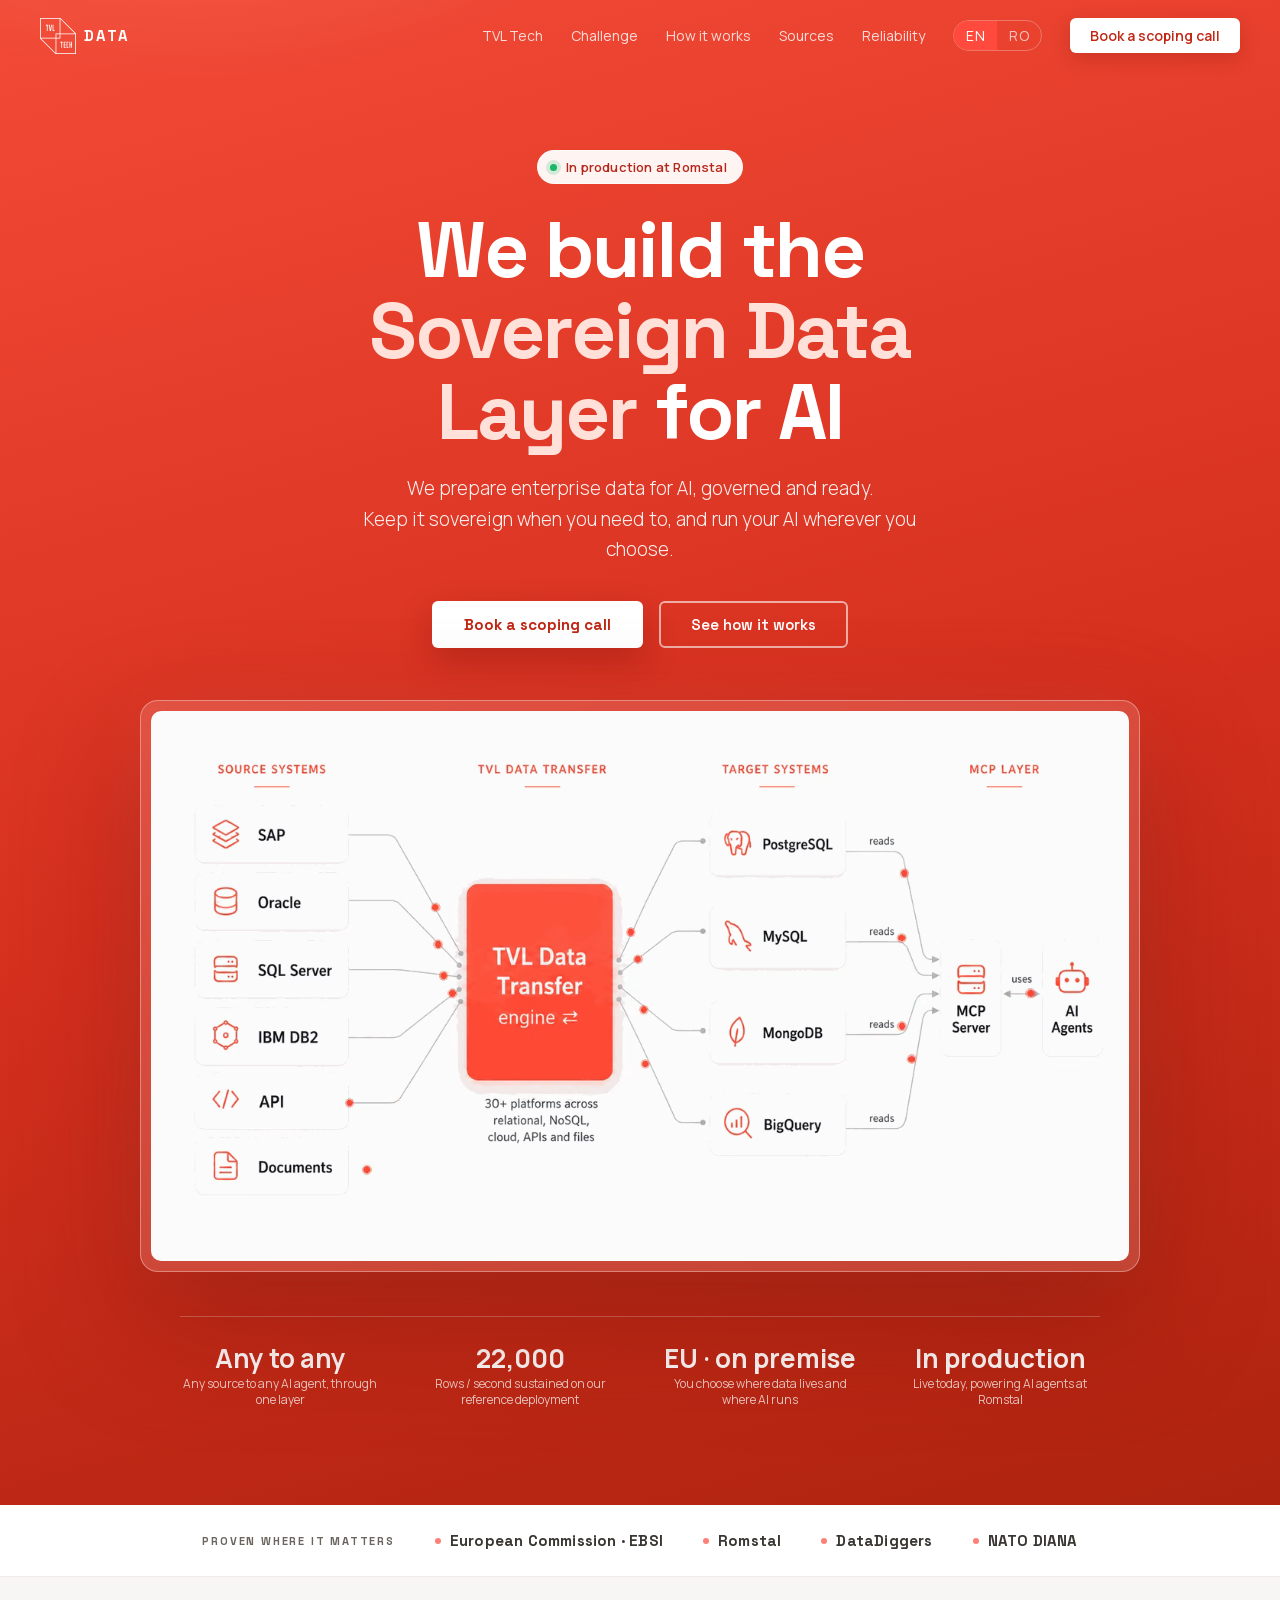
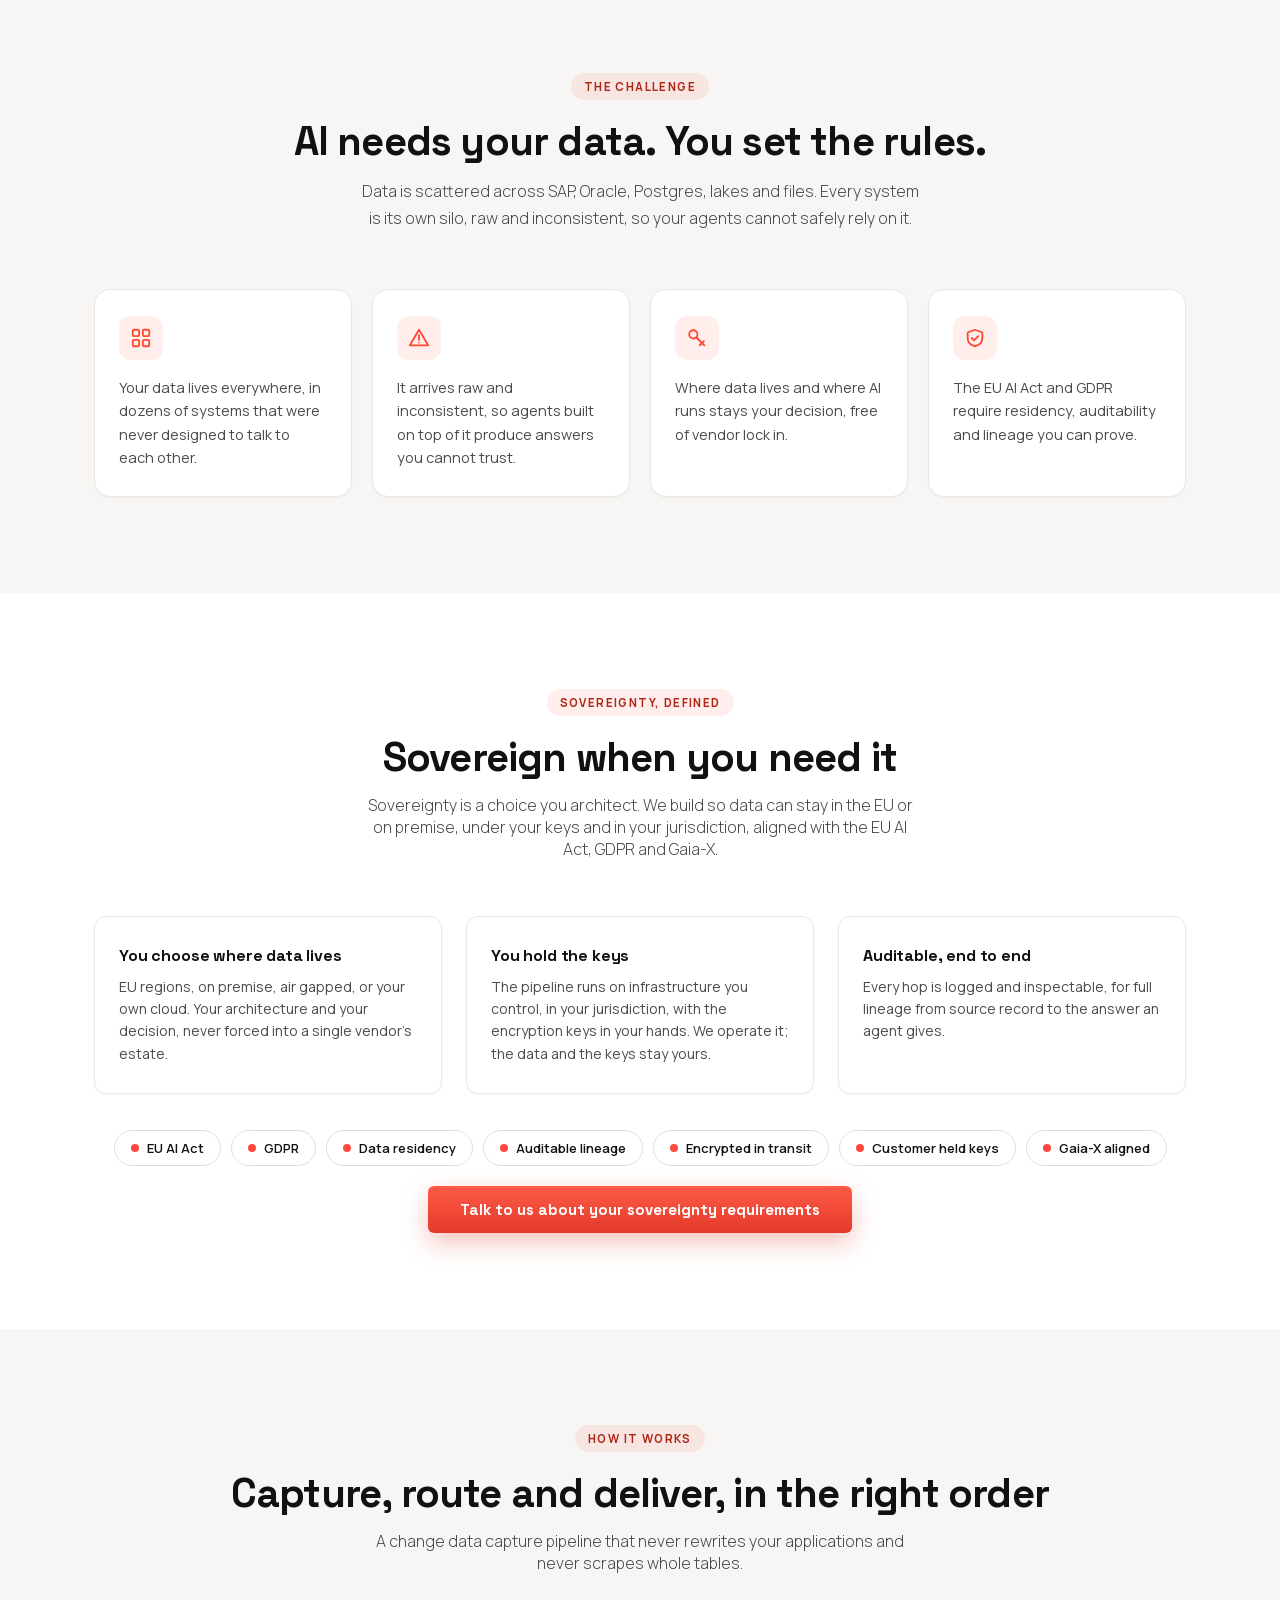
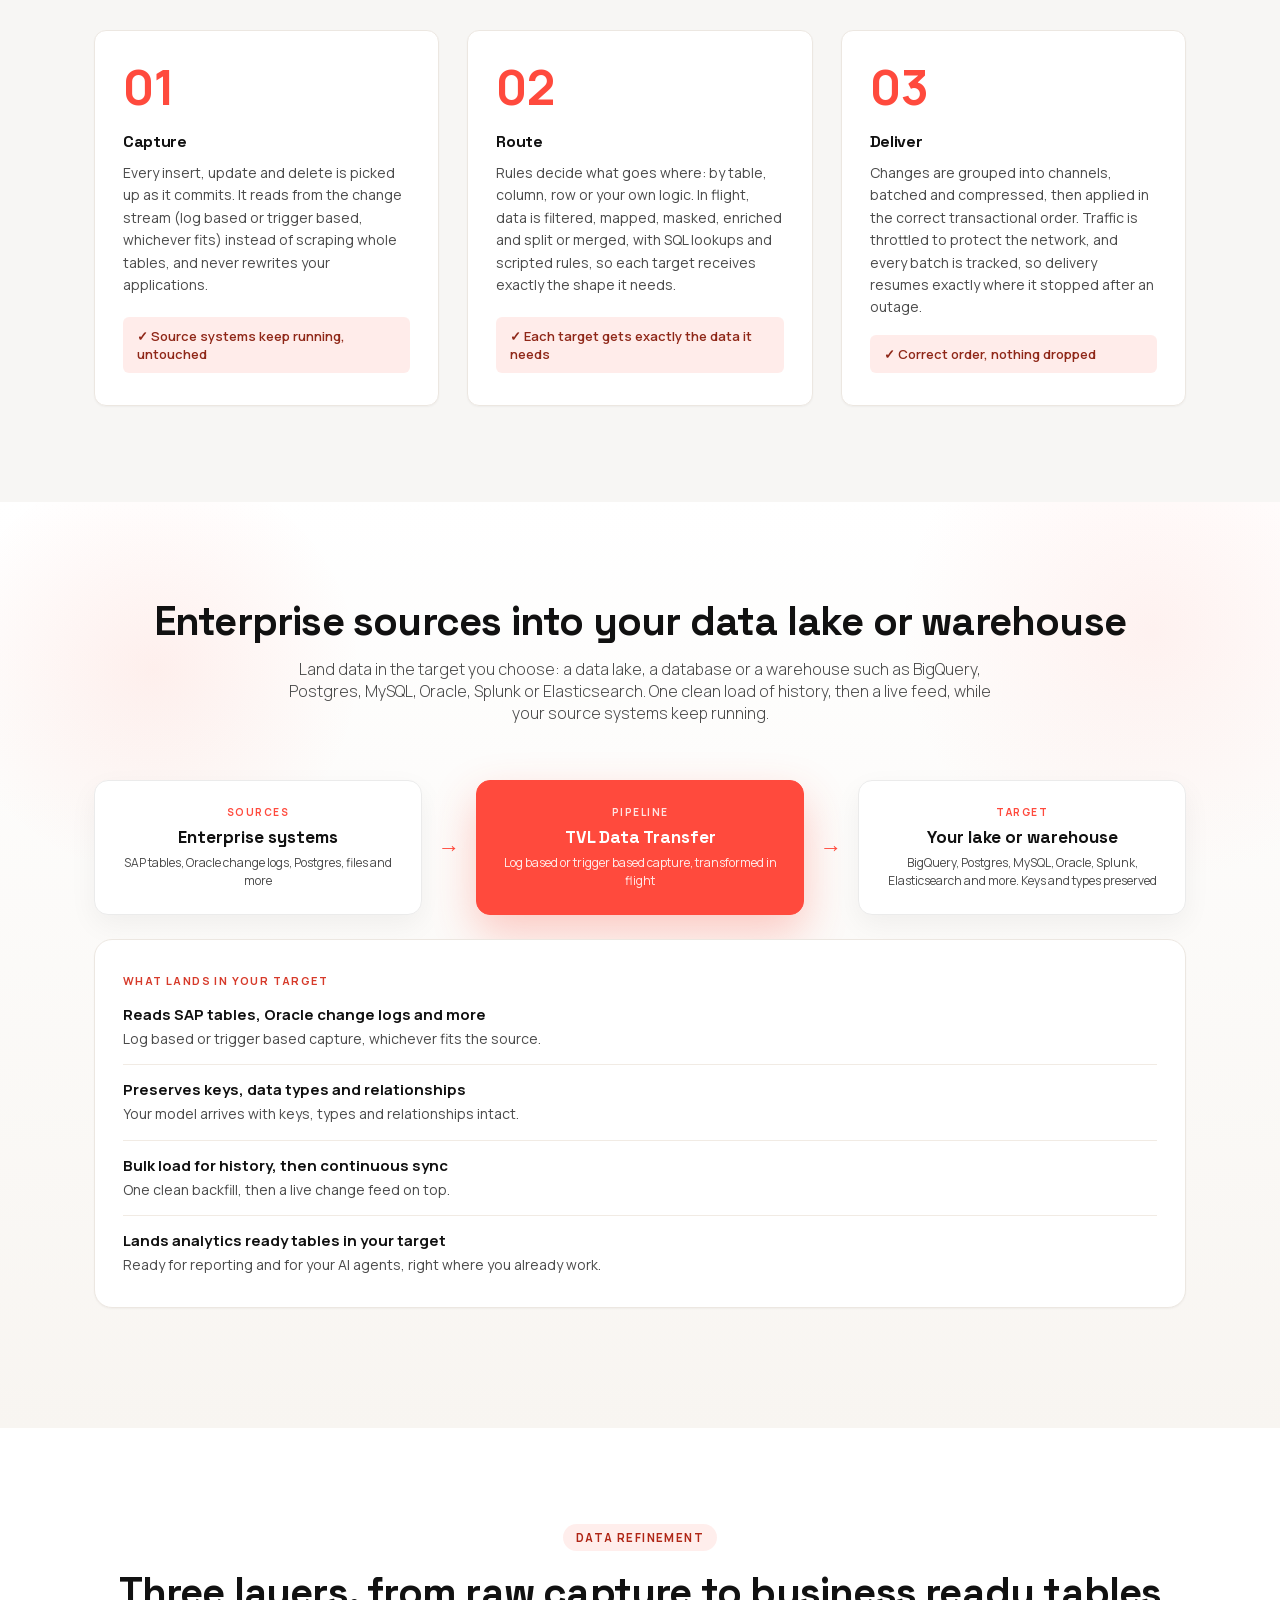
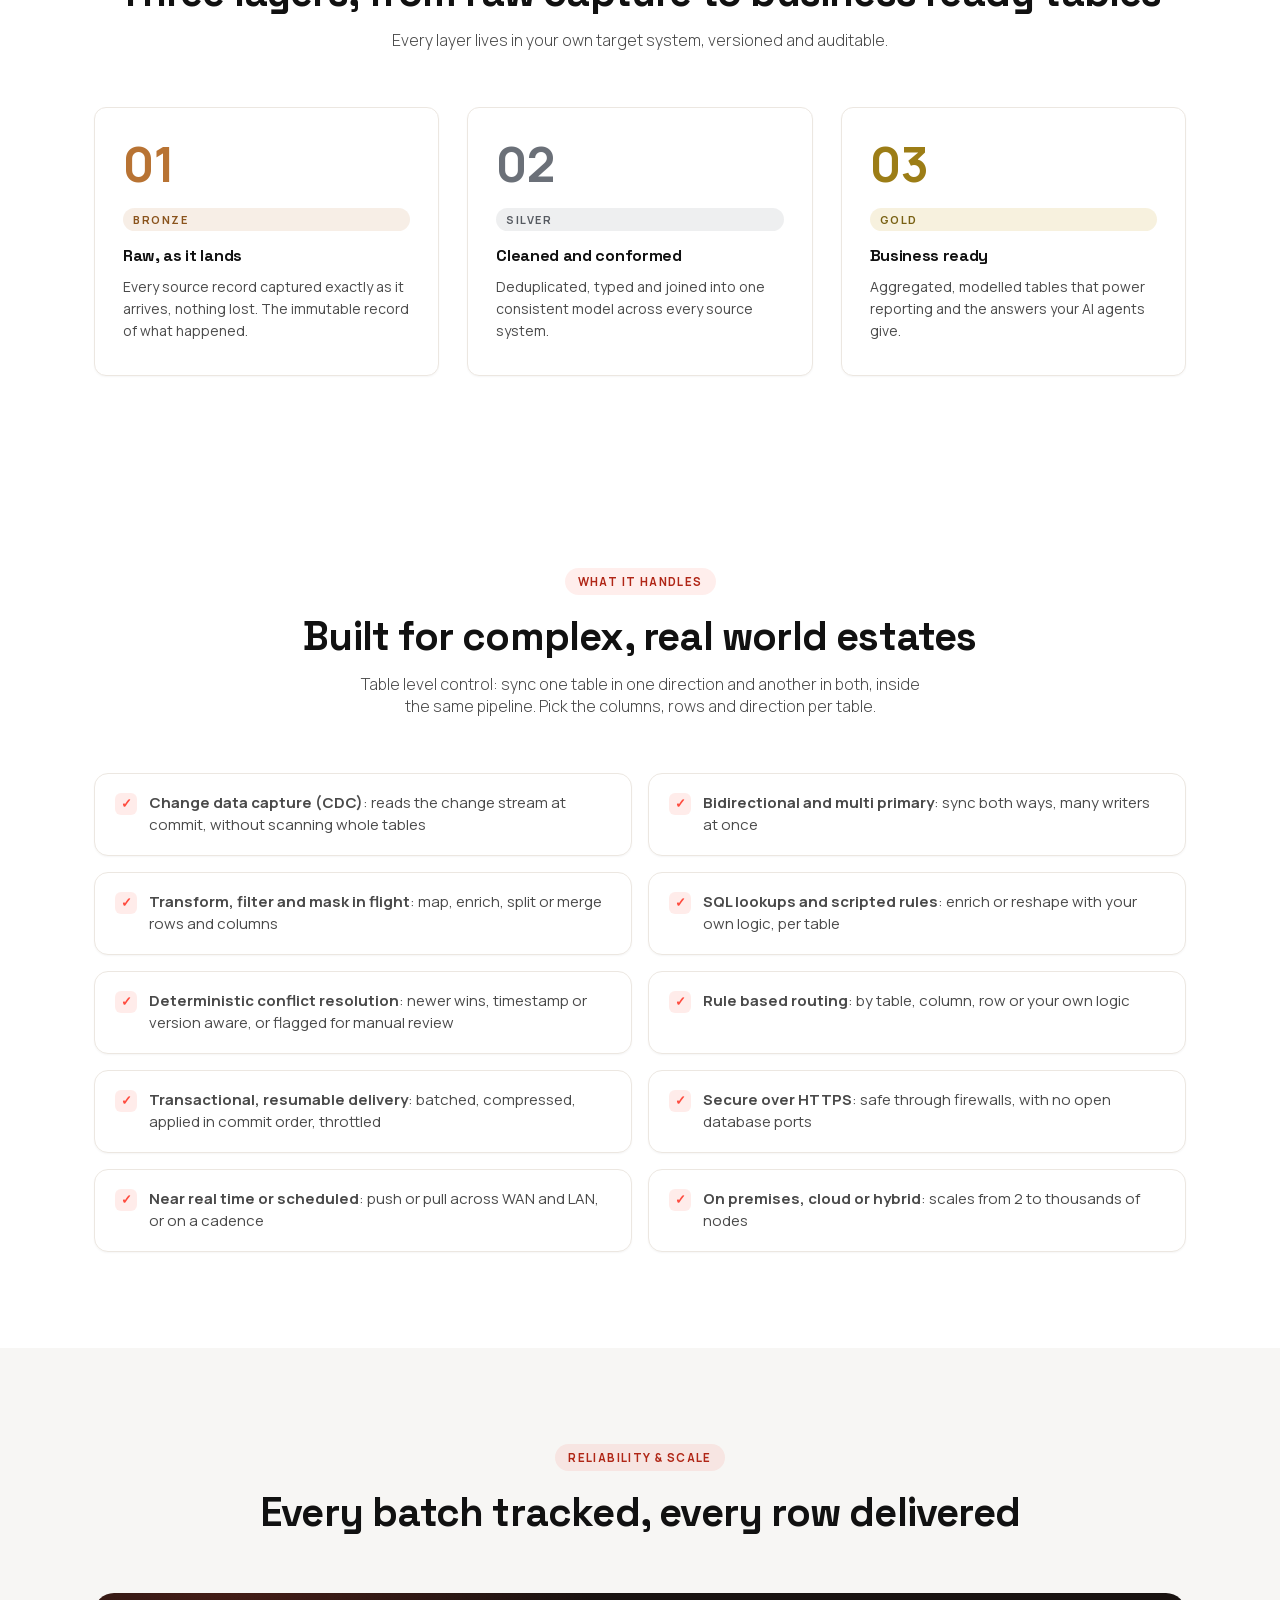
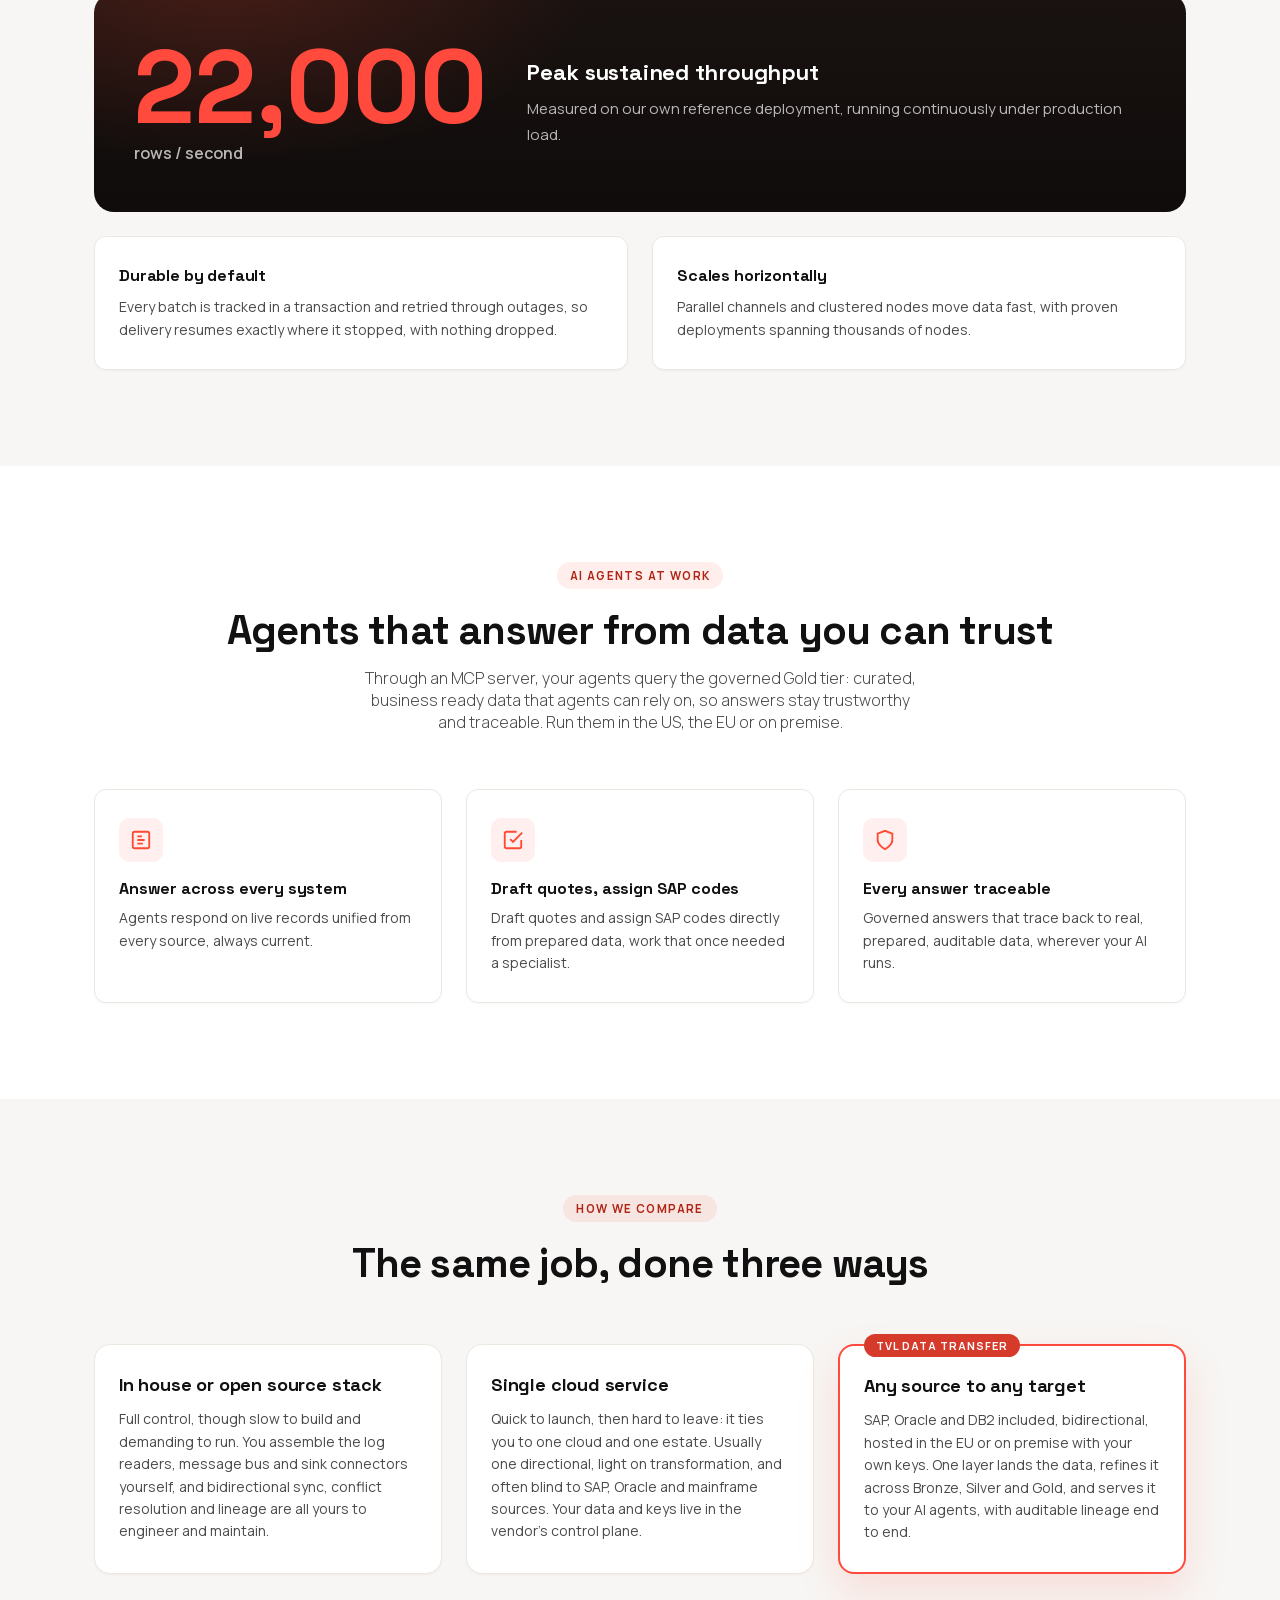
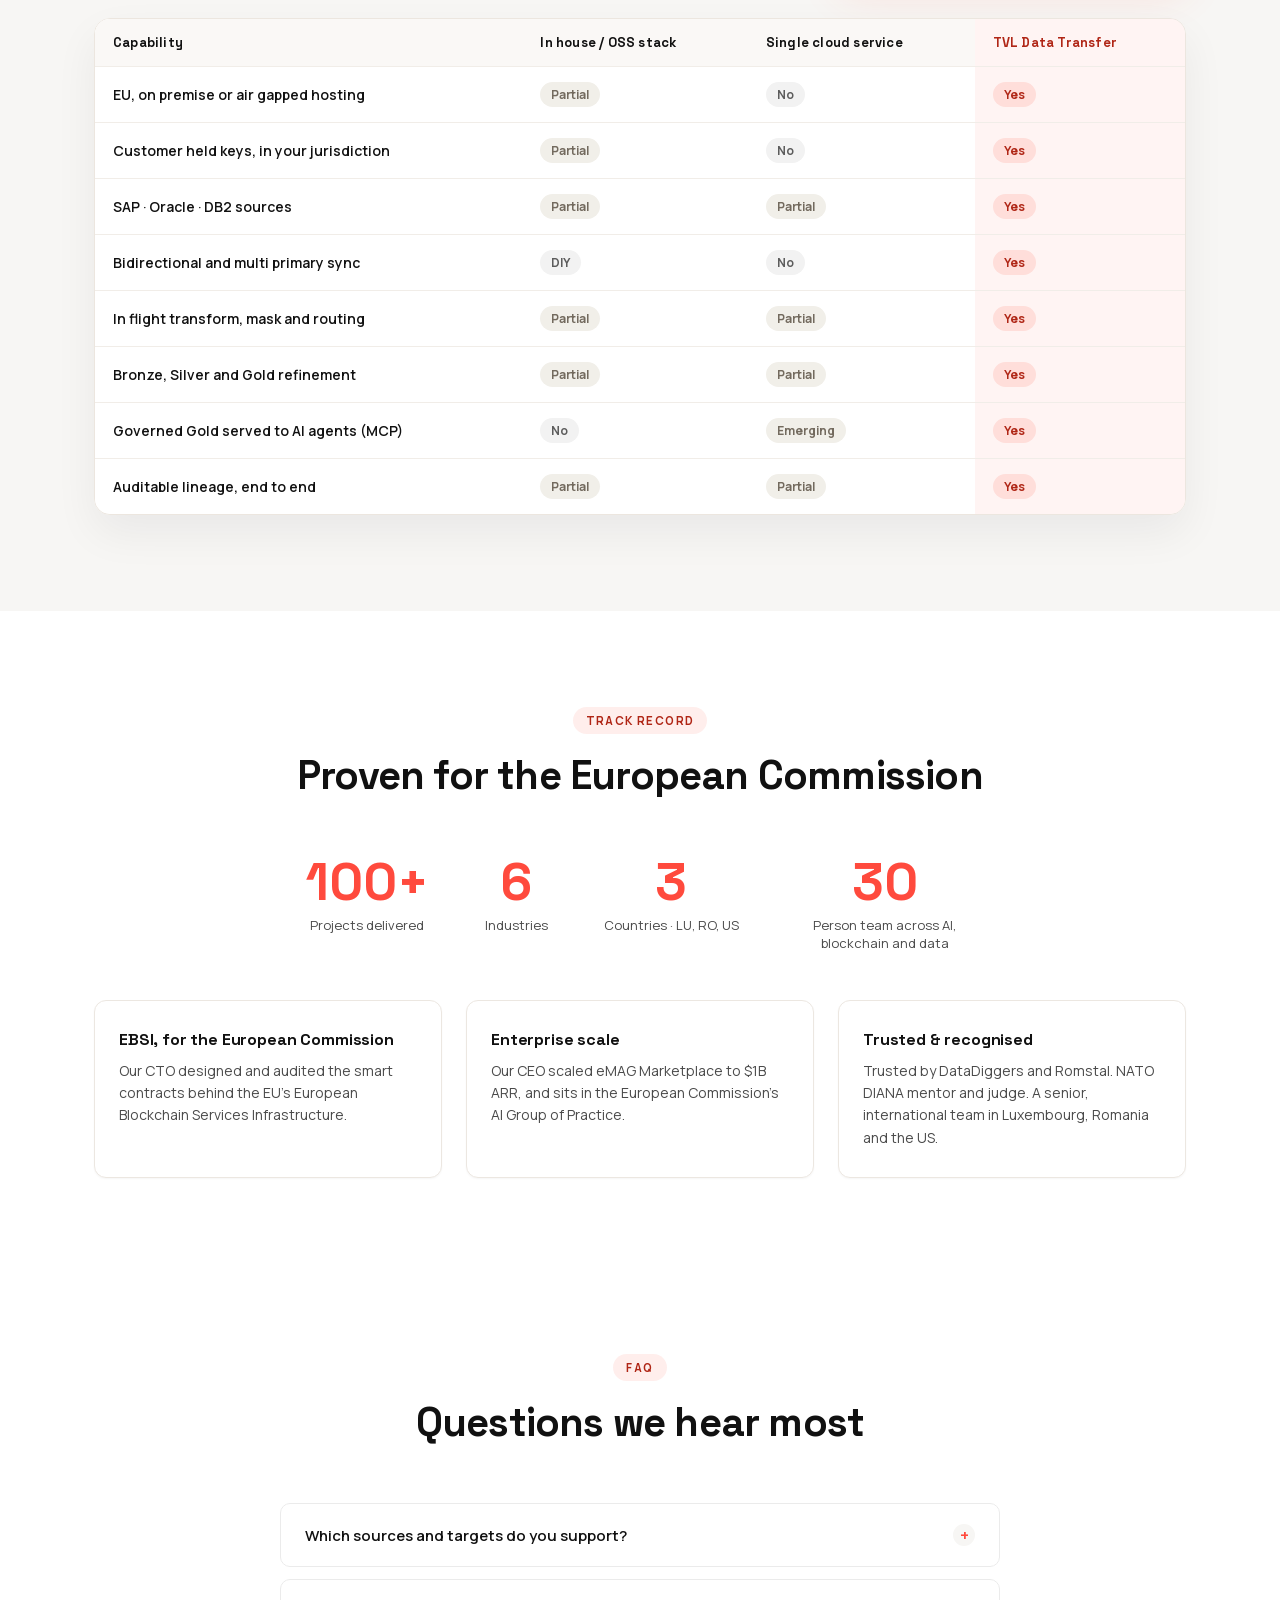
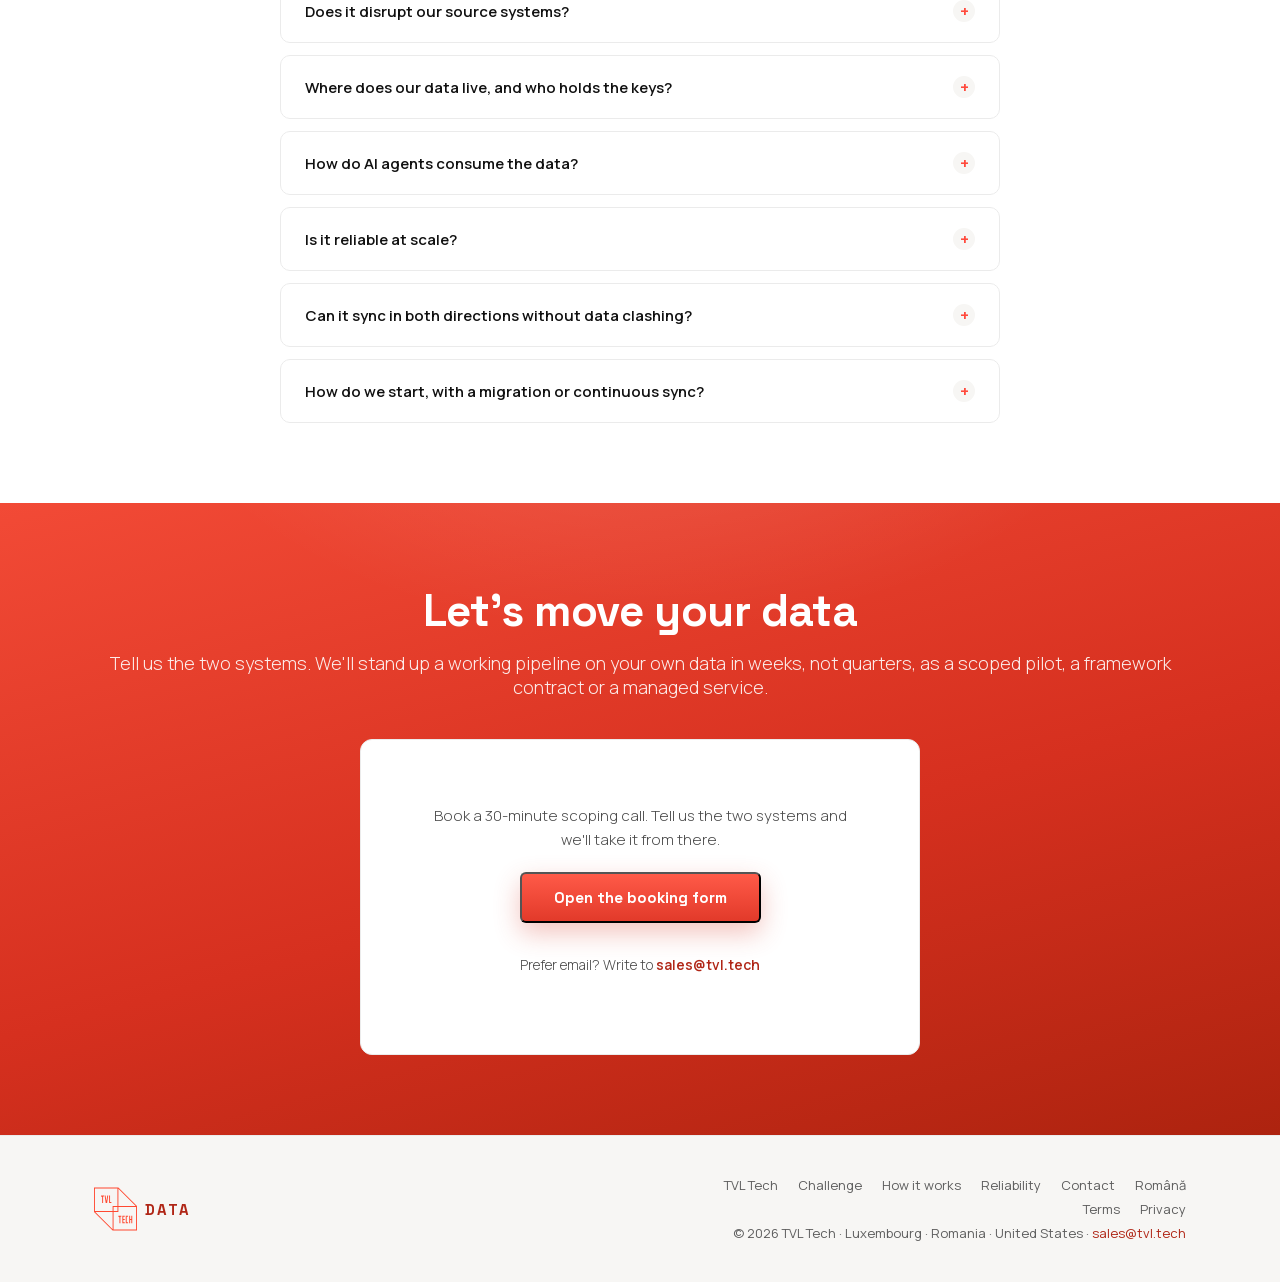
==== commit c8f77642: "Remove Romstal case study; contrast fixes (a11y 100) + click-to-load form (perf 100) - Remove the Ro" ====
--- a/index.html
+++ b/index.html
@@ -516,21 +516,6 @@
   </div>
 </section>
 
-<!-- ── CASE STUDY / TESTIMONIAL ── -->
-<section class="testimonial-strip" id="case-study">
-  <div class="testimonial-inner fade-in">
-    <div class="testimonial-header">
-      <span class="testimonial-kicker">Case study · In production</span>
-      <h2>Romstal: unified data for AI agents</h2>
-      <img class="testimonial-logo" src="images/romstal-logo.webp" alt="Romstal" loading="lazy" width="150" height="40">
-    </div>
-    <blockquote>
-      "Agentic OCR routes products to AI agents and assigns SAP codes, fed by a Google Cloud data lake. Enterprise data moved into one layer ready for AI, bringing faster quoting at lower cost, new salespeople who ramp up quickly, and one unified data source for every AI agent."
-    </blockquote>
-    <cite>Live in production · Vertex AI · LangChain / LangGraph · Cloud Run</cite>
-  </div>
-</section>
-
 <!-- ── TRACK RECORD ── -->
 <section class="trainer" id="track-record">
   <div class="container">
@@ -641,8 +626,12 @@
       <h2>Let's move your data</h2>
       <p>Tell us the two systems. We'll stand up a working pipeline on your own data in weeks, not quarters, as a scoped pilot, a framework contract or a managed service.</p>
       <div class="contact-form-wrap">
-        <!-- Booking form isolated in /form.html and lazy-loaded: the browser only fetches its reCAPTCHA/Pipedrive payload when this iframe nears the viewport, keeping it off the critical path. -->
-        <iframe src="/form.html" loading="lazy" title="Book a scoping call form" style="width:100%;min-height:600px;border:0;display:block;"></iframe>
+        <!-- Click-to-load facade: the form (and its reCAPTCHA/Pipedrive payload in /form.html) only loads when the visitor opens it, keeping all third-party JS off the initial page. -->
+        <div class="form-facade" id="form-facade">
+          <p>Book a 30-minute scoping call. Tell us the two systems and we'll take it from there.</p>
+          <button type="button" class="btn-primary" id="load-form-btn">Open the booking form</button>
+        </div>
+        <iframe id="pd-iframe" data-src="/form.html" title="Book a scoping call form" style="width:100%;min-height:600px;border:0;display:none;"></iframe>
         <p style="margin-top:18px;font-size:14px;color:var(--text-sec);">Prefer email? Write to <span id="emailLink" style="color:var(--red);cursor:pointer;font-weight:600;"></span></p>
       </div>
     </div>
--- a/index.css
+++ b/index.css
@@ -1965,3 +1965,31 @@
     .pain-card p{ font-size:14.5px; color:var(--text-sec); line-height:1.62; }
     @media (max-width:1024px){ .pain-grid{ grid-template-columns:repeat(2,1fr); } }
     @media (max-width:600px){ .pain-grid{ grid-template-columns:1fr; } }
+
+    /* ═══════════════════════════════════════════════════════
+       CONTRAST FIXES — WCAG AA on every small text (Lighthouse a11y 100)
+       Deep-red "ink" for small red text on light tints; keep bright coral
+       for large/hero elements. Darken muted greys and tier labels.
+       ═══════════════════════════════════════════════════════ */
+    :root{ --red-ink:#b02616; }
+    .cred-label{ color:#6a645d; }
+    .red-label{ color:var(--red-ink); }
+    .sov-table thead th.col-tvl{ color:var(--red-ink); }
+    .cap-yes{ color:var(--red-ink); }
+    .cap-no{ color:#5c5c5c; }
+    #emailLink, #emailLink2{ color:var(--red-ink) !important; }
+    footer .nav-logo-text{ color:var(--red-ink); }
+    nav.scrolled .nav-logo-text{ color:var(--red-ink); }
+    .tier-bronze .tier-badge{ color:#8a531c; }
+    .tier-silver .tier-badge{ color:#565a61; }
+    .tier-gold .tier-badge{ color:#786012; }
+    .step-card.tier-silver .step-num{ color:#6b7078; }
+    .step-card.tier-gold .step-num{ color:#9c7d16; }
+    .testimonial-strip{ background:#c22b17; }
+    .testimonial-kicker{ color:#ffffff; }
+    .testimonial-inner blockquote{ color:#ffffff; }
+    .testimonial-inner cite{ color:#ffe1d9; }
+
+    /* ── Booking-form facade (click-to-load keeps third-party JS off load) ── */
+    .form-facade{ text-align:center; padding:24px 10px 14px; }
+    .form-facade p{ color:var(--text-sec); font-size:15px; line-height:1.6; max-width:46ch; margin:0 auto 20px; }
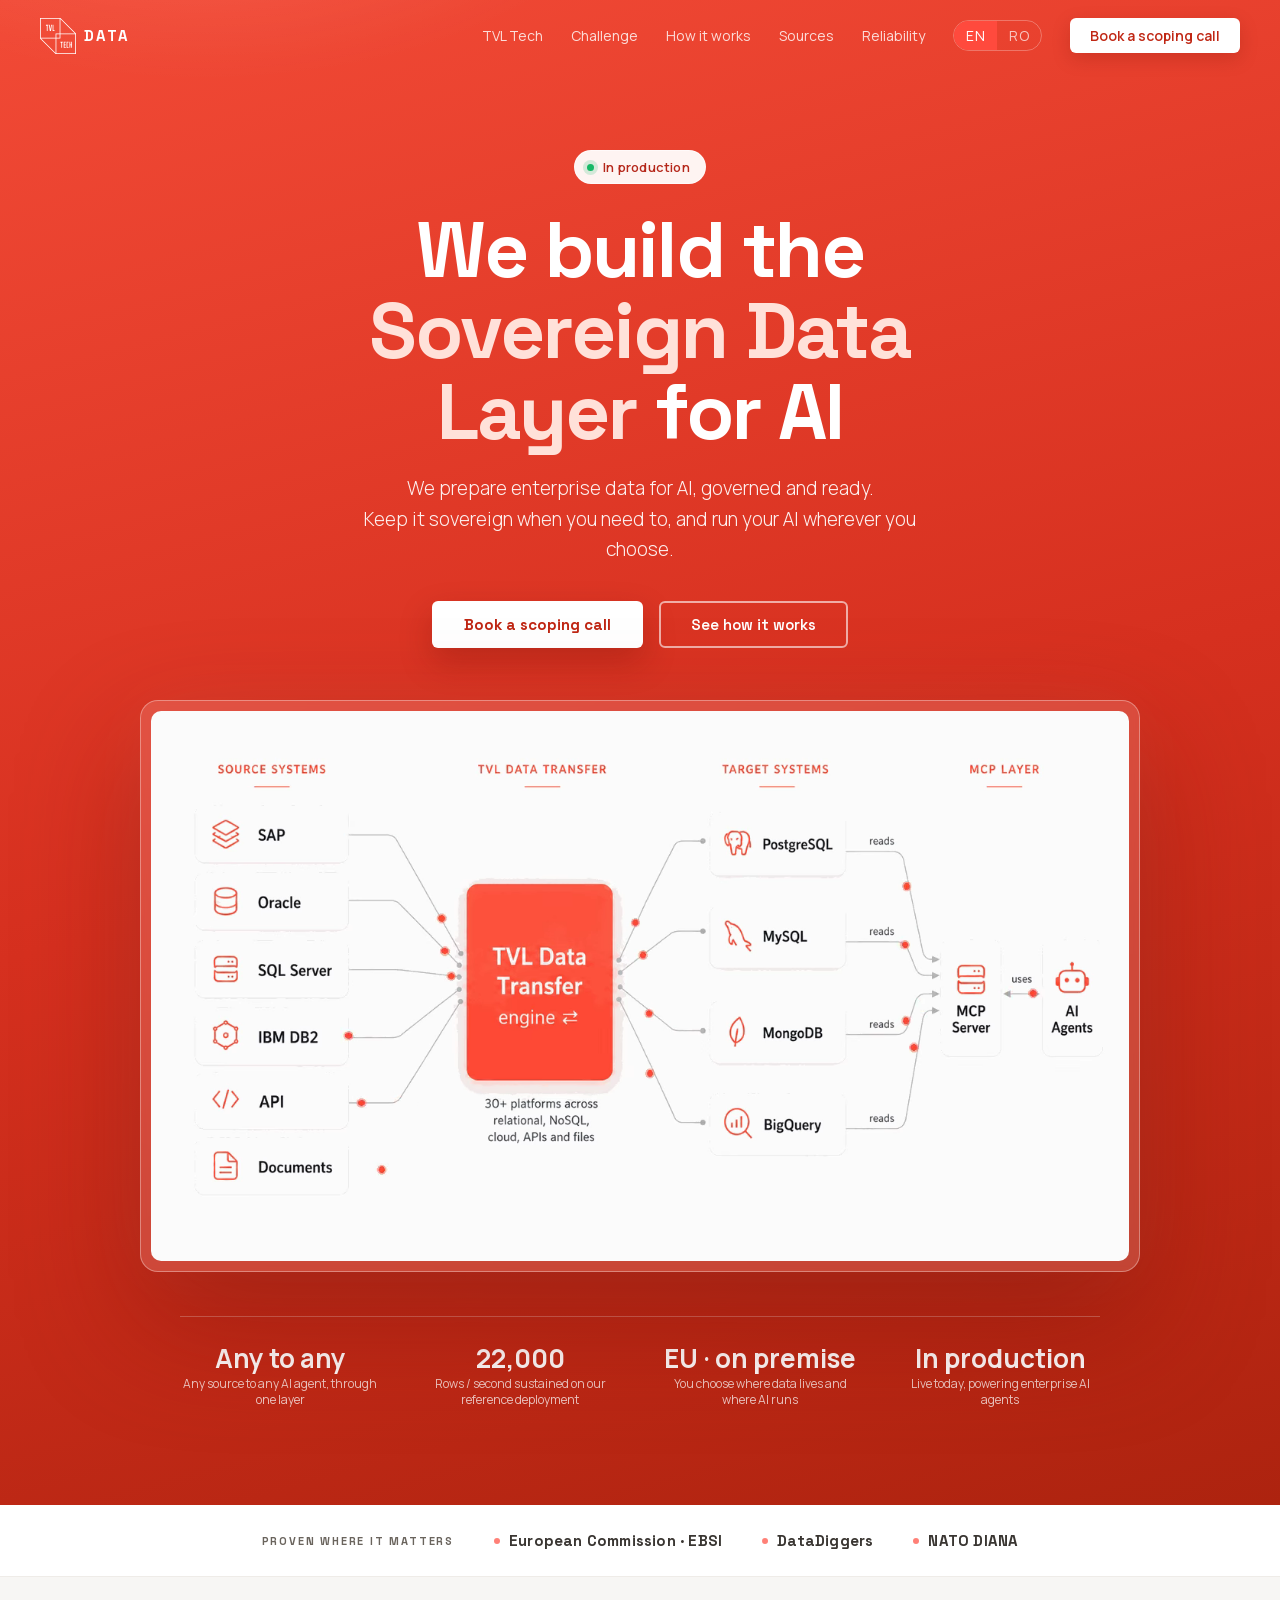
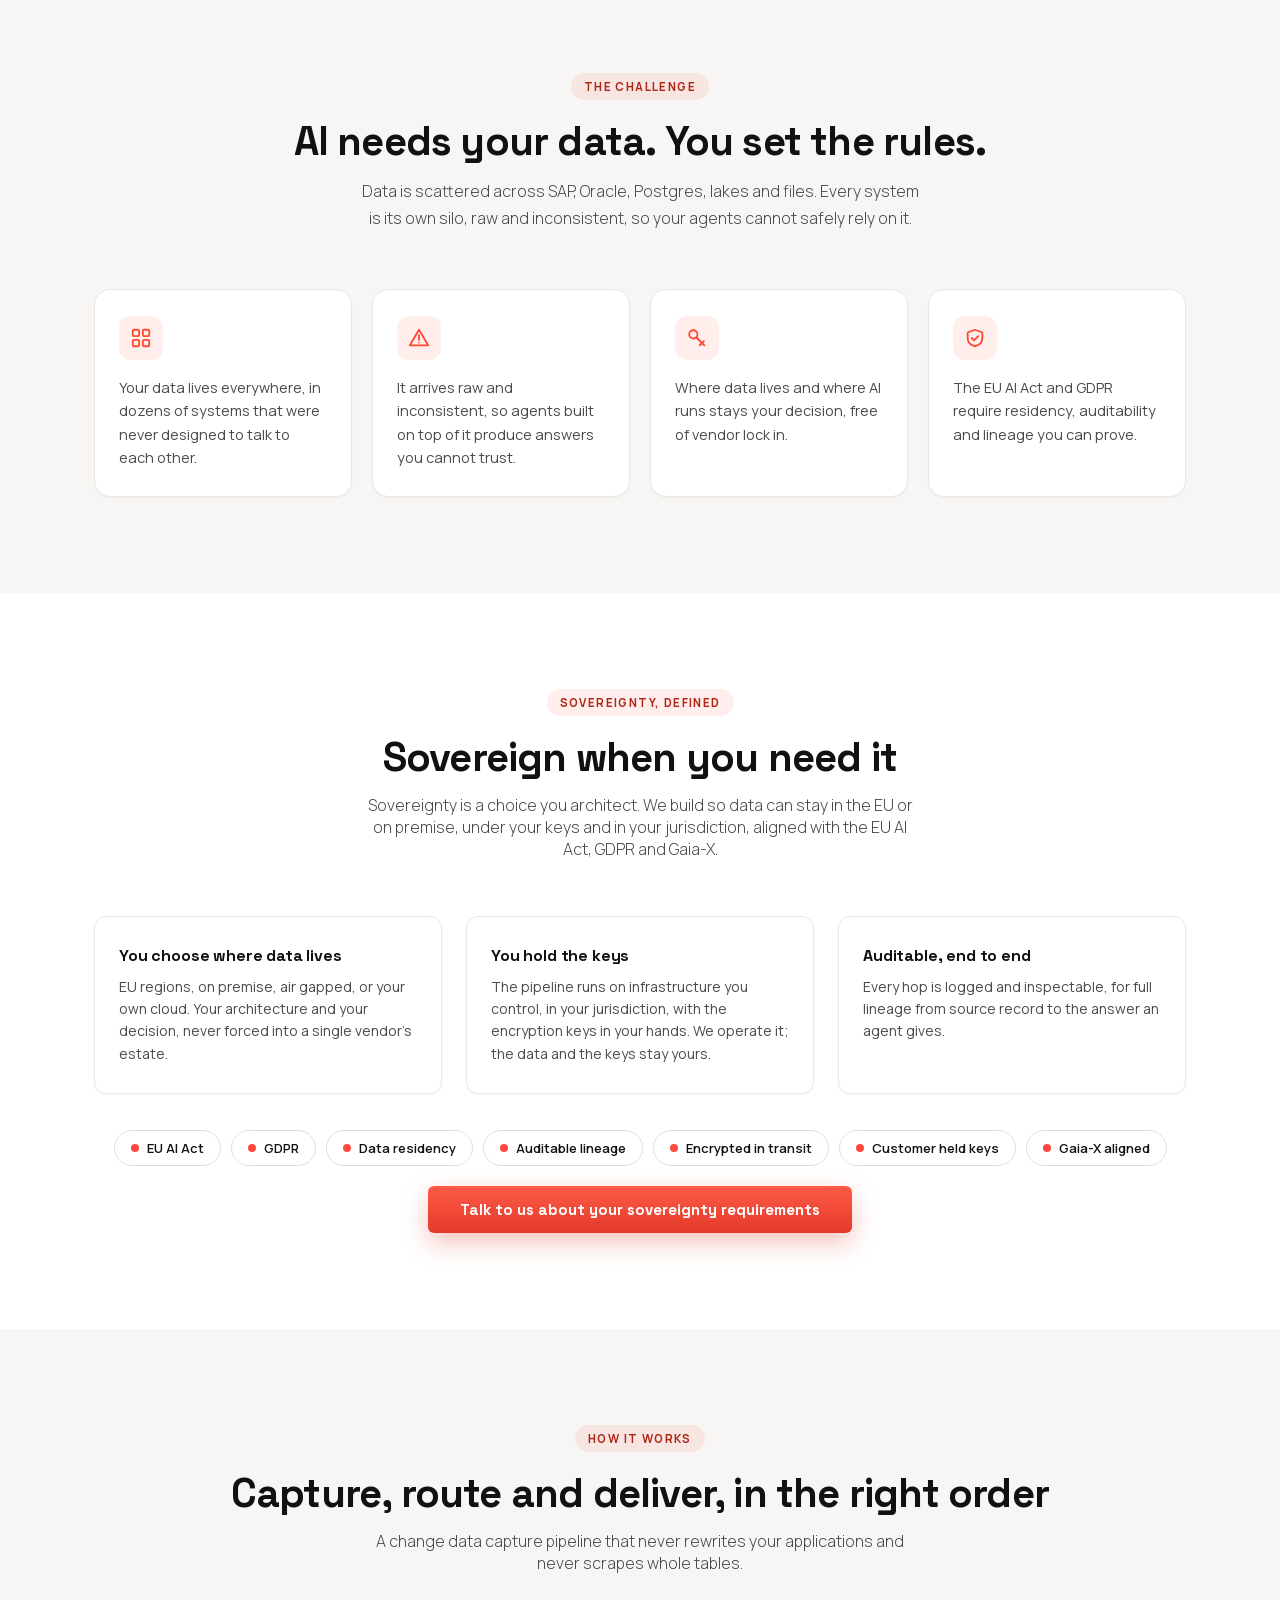
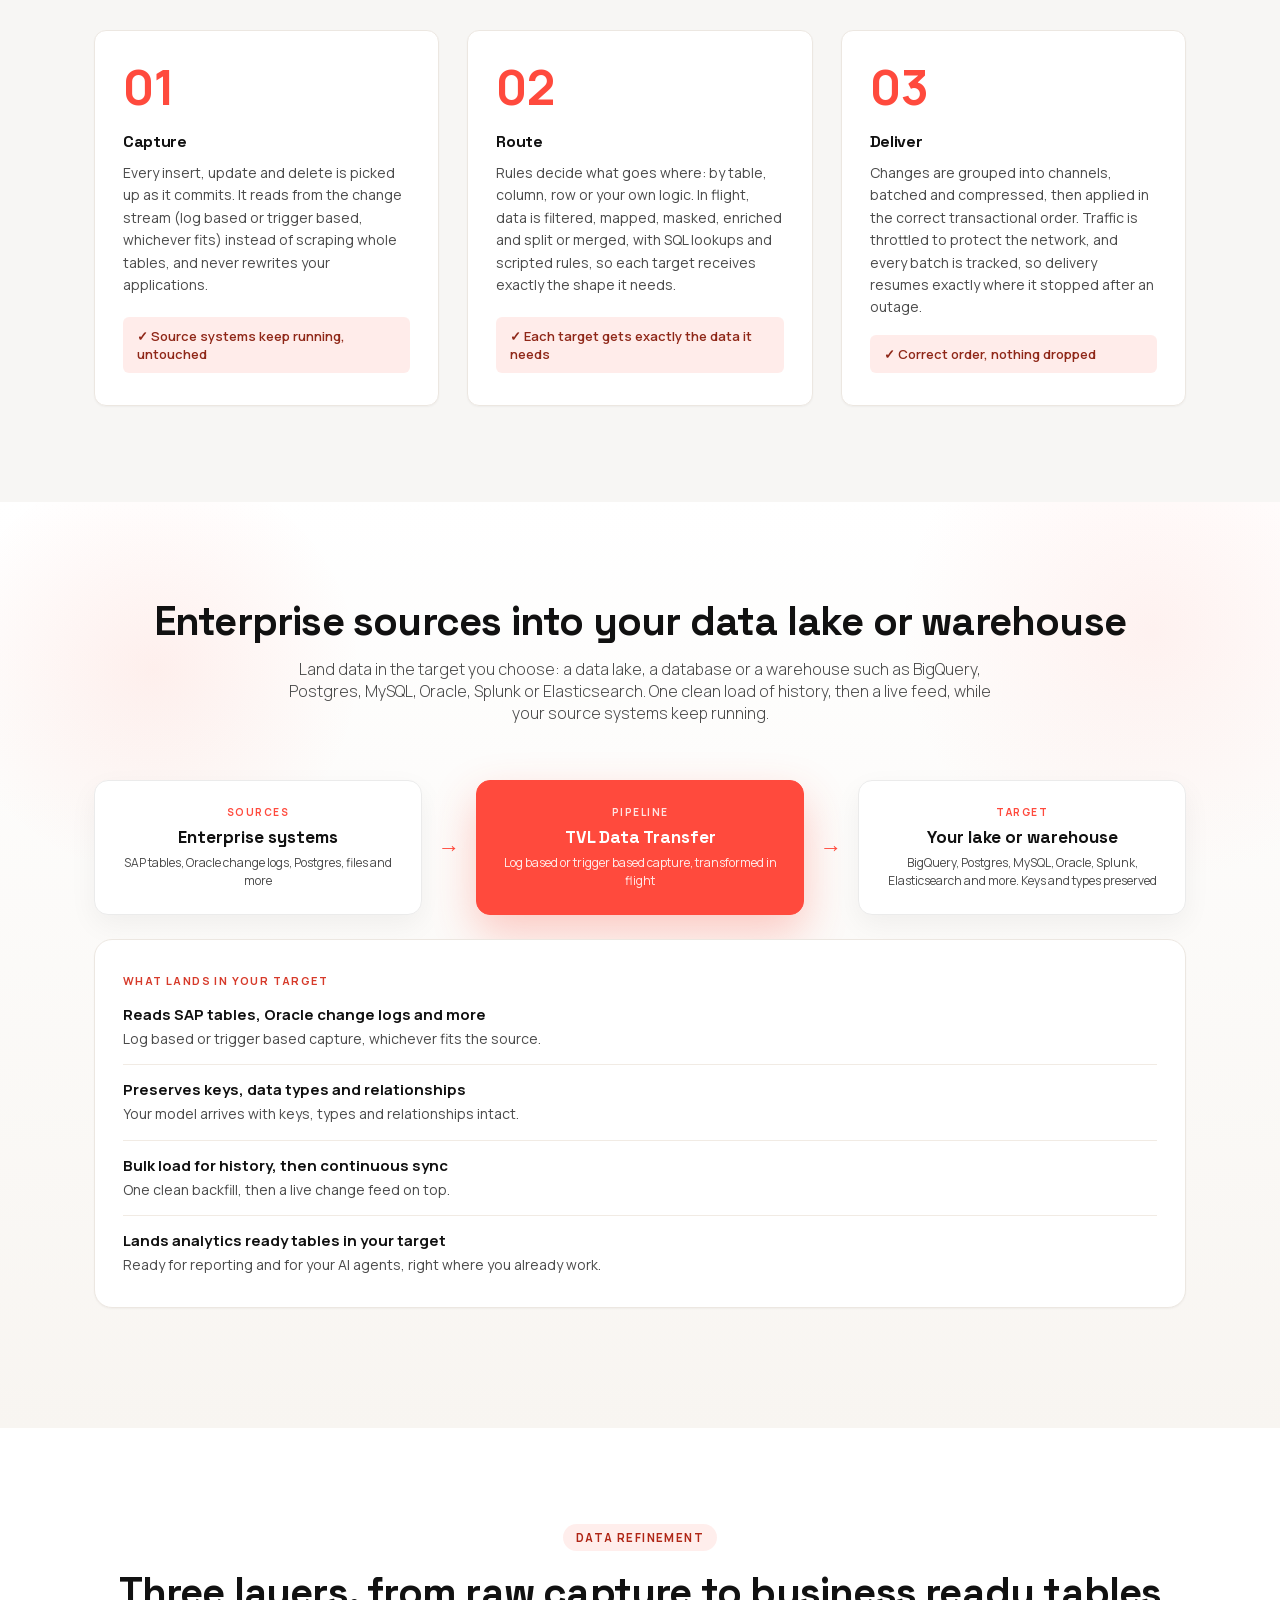
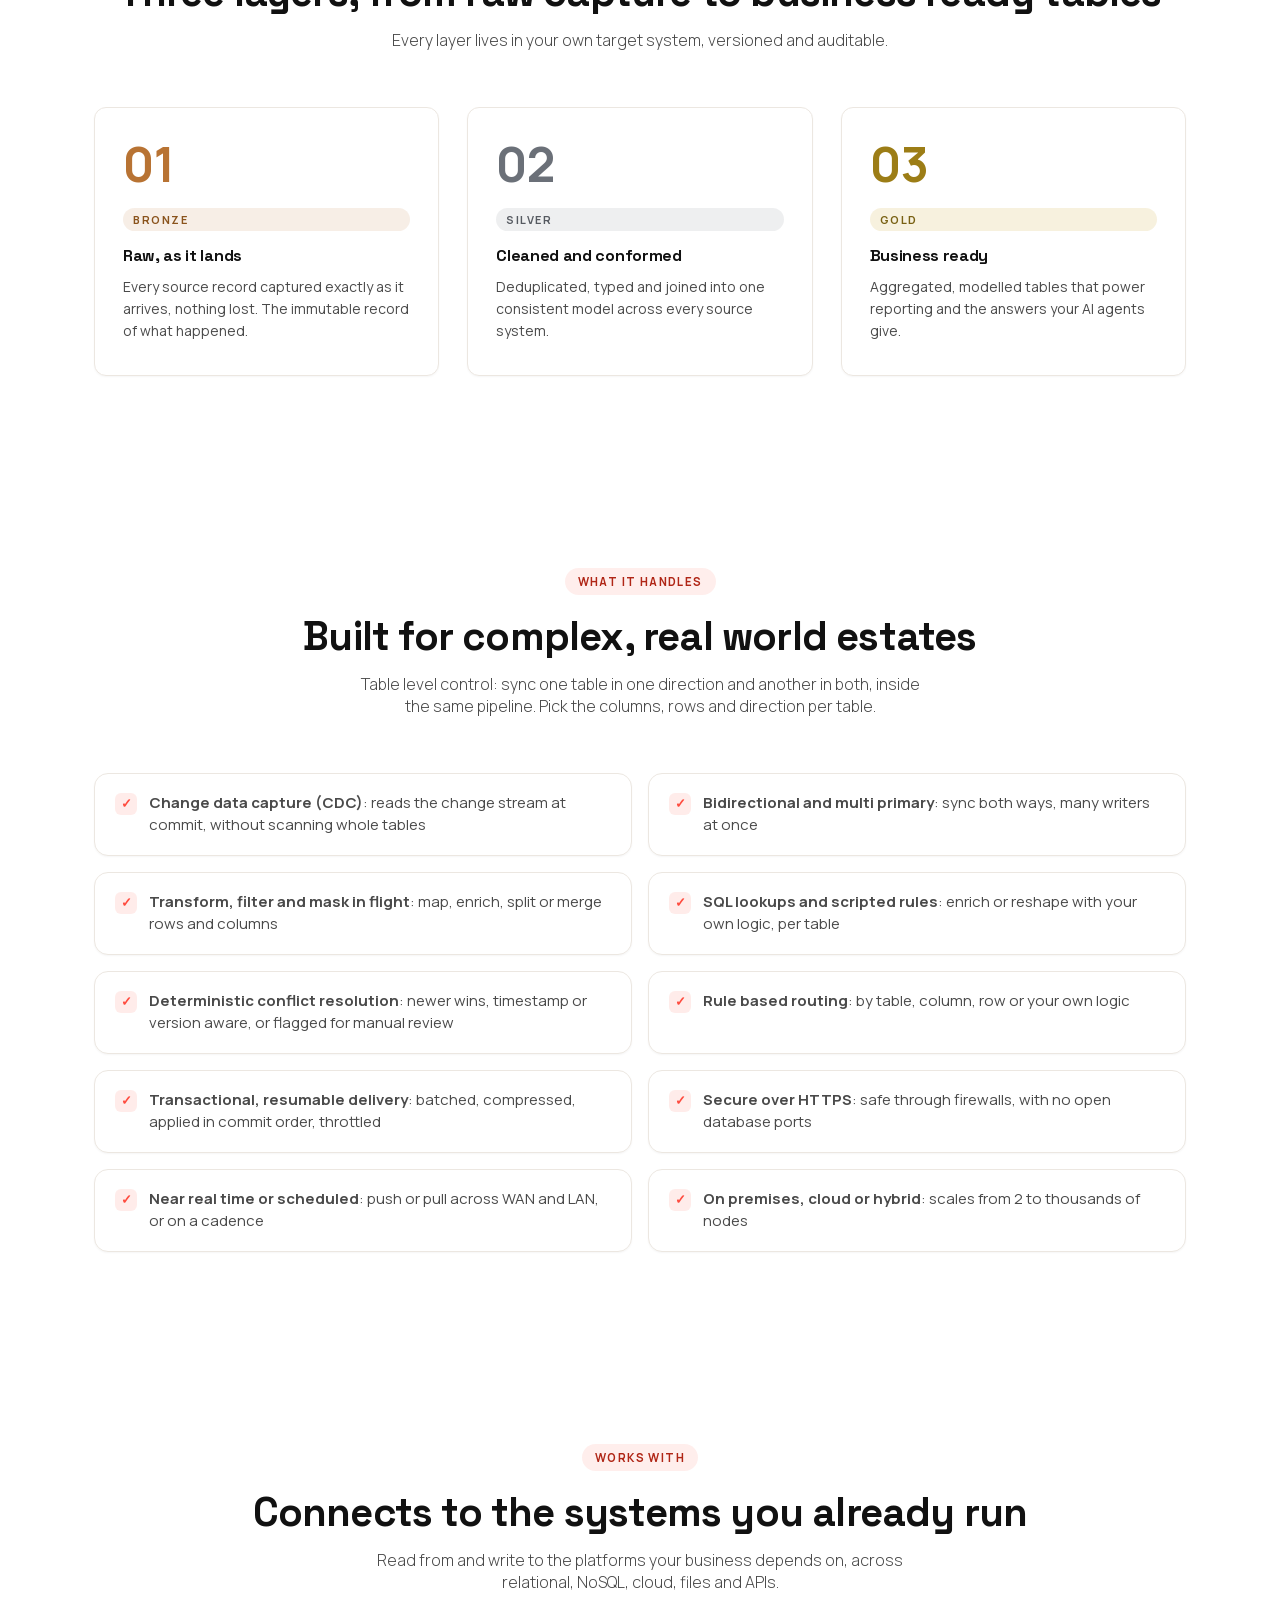
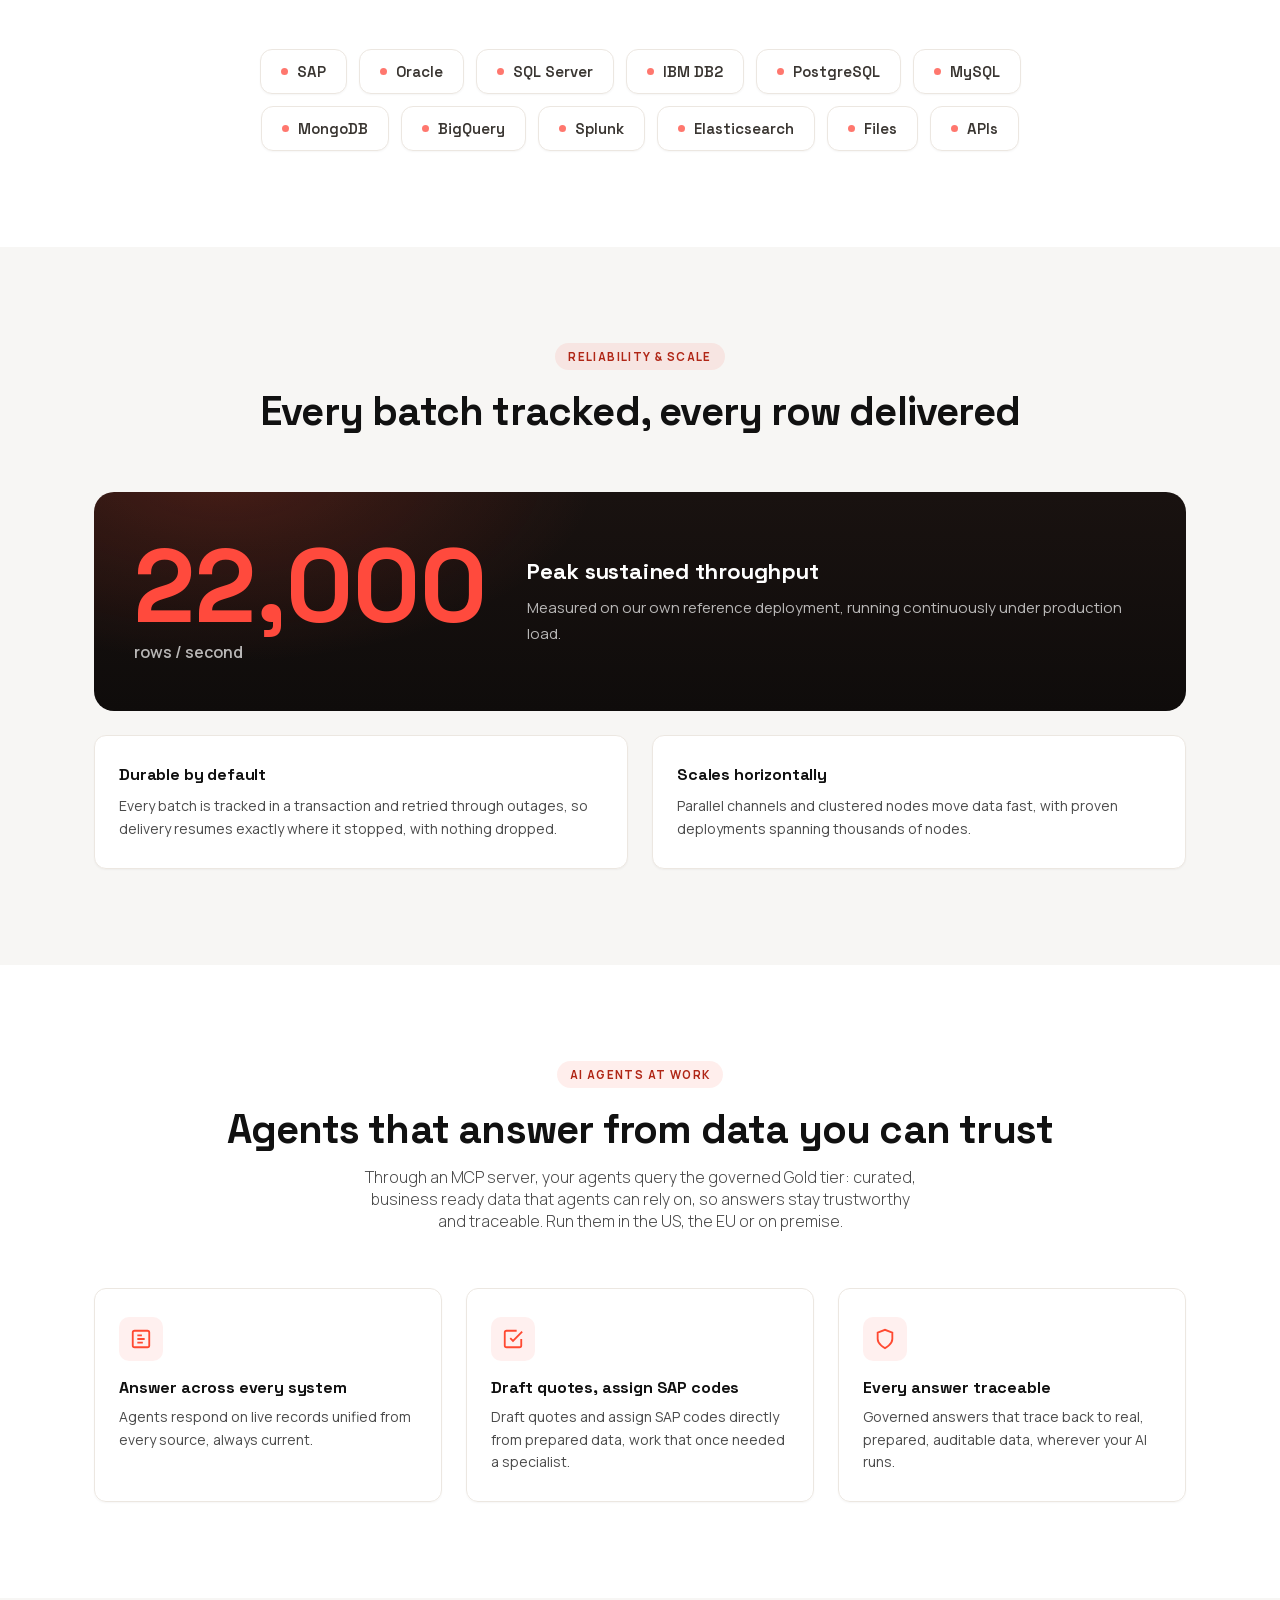
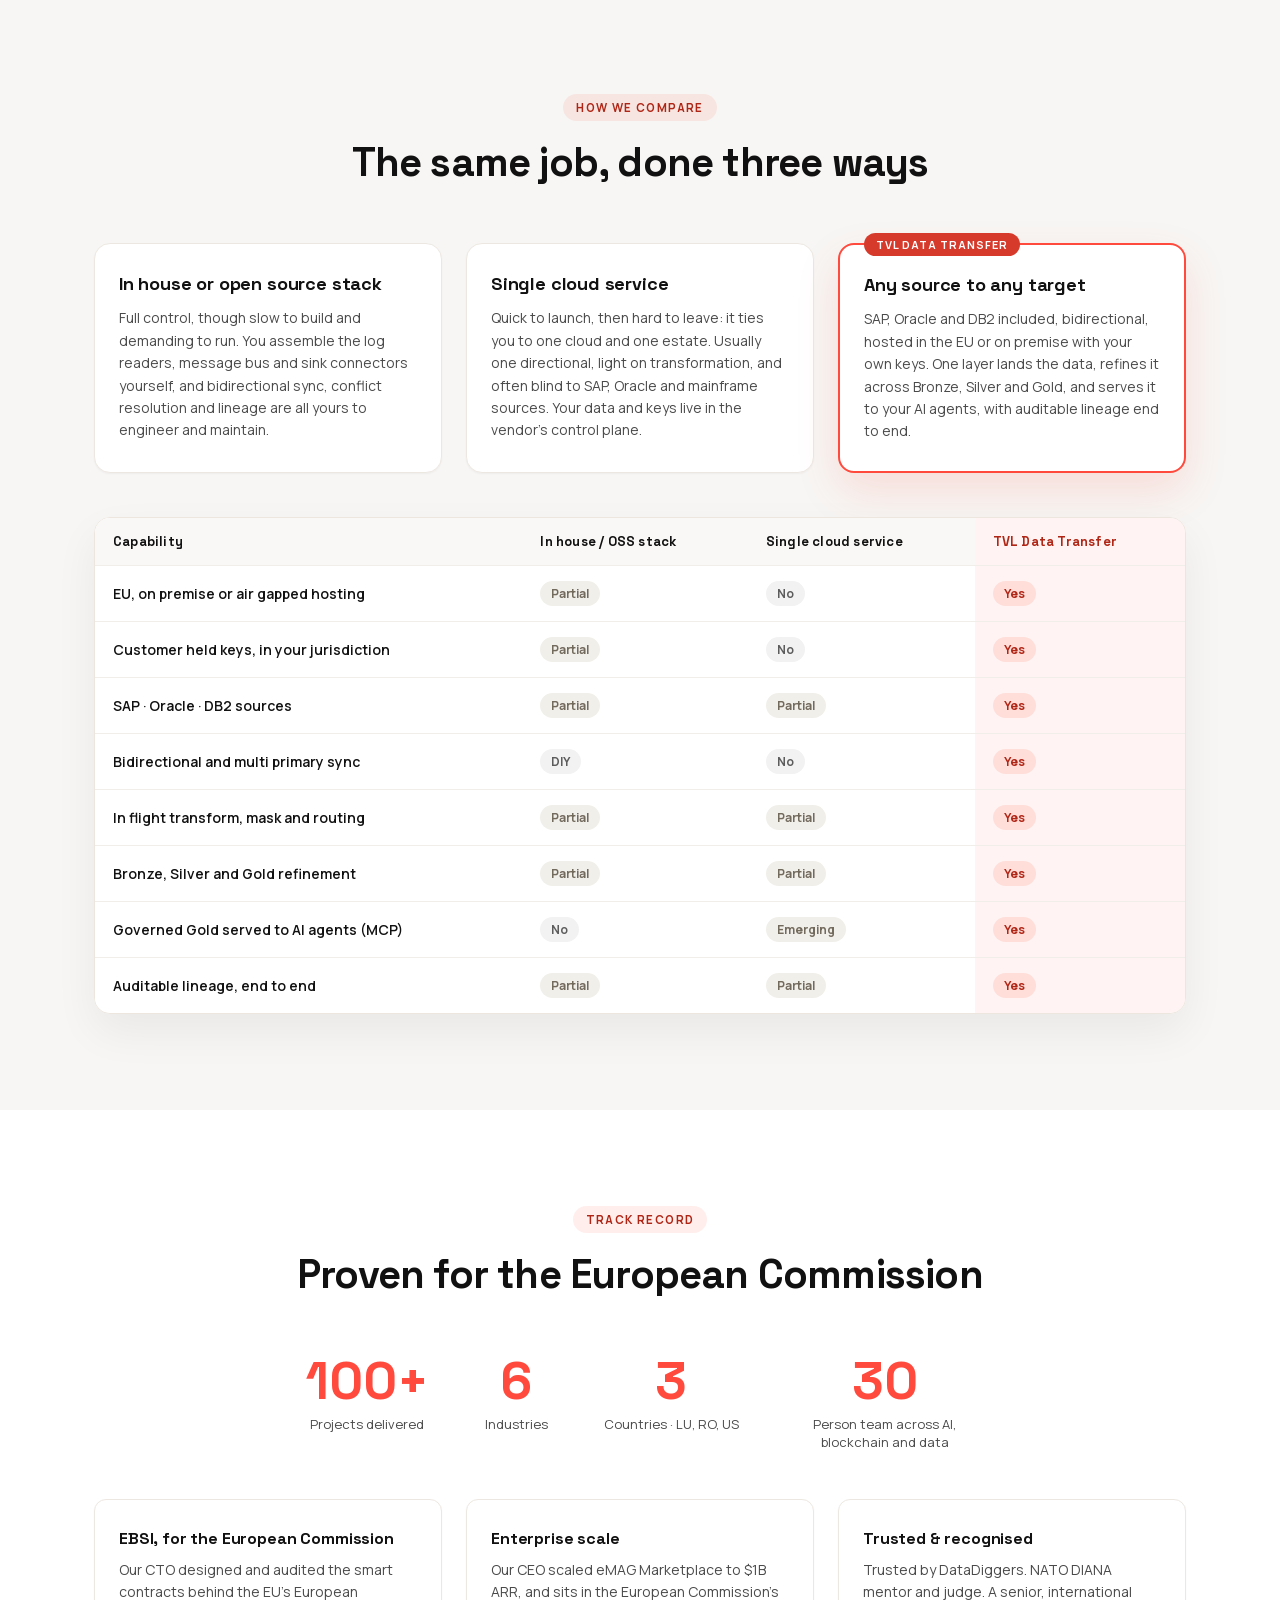
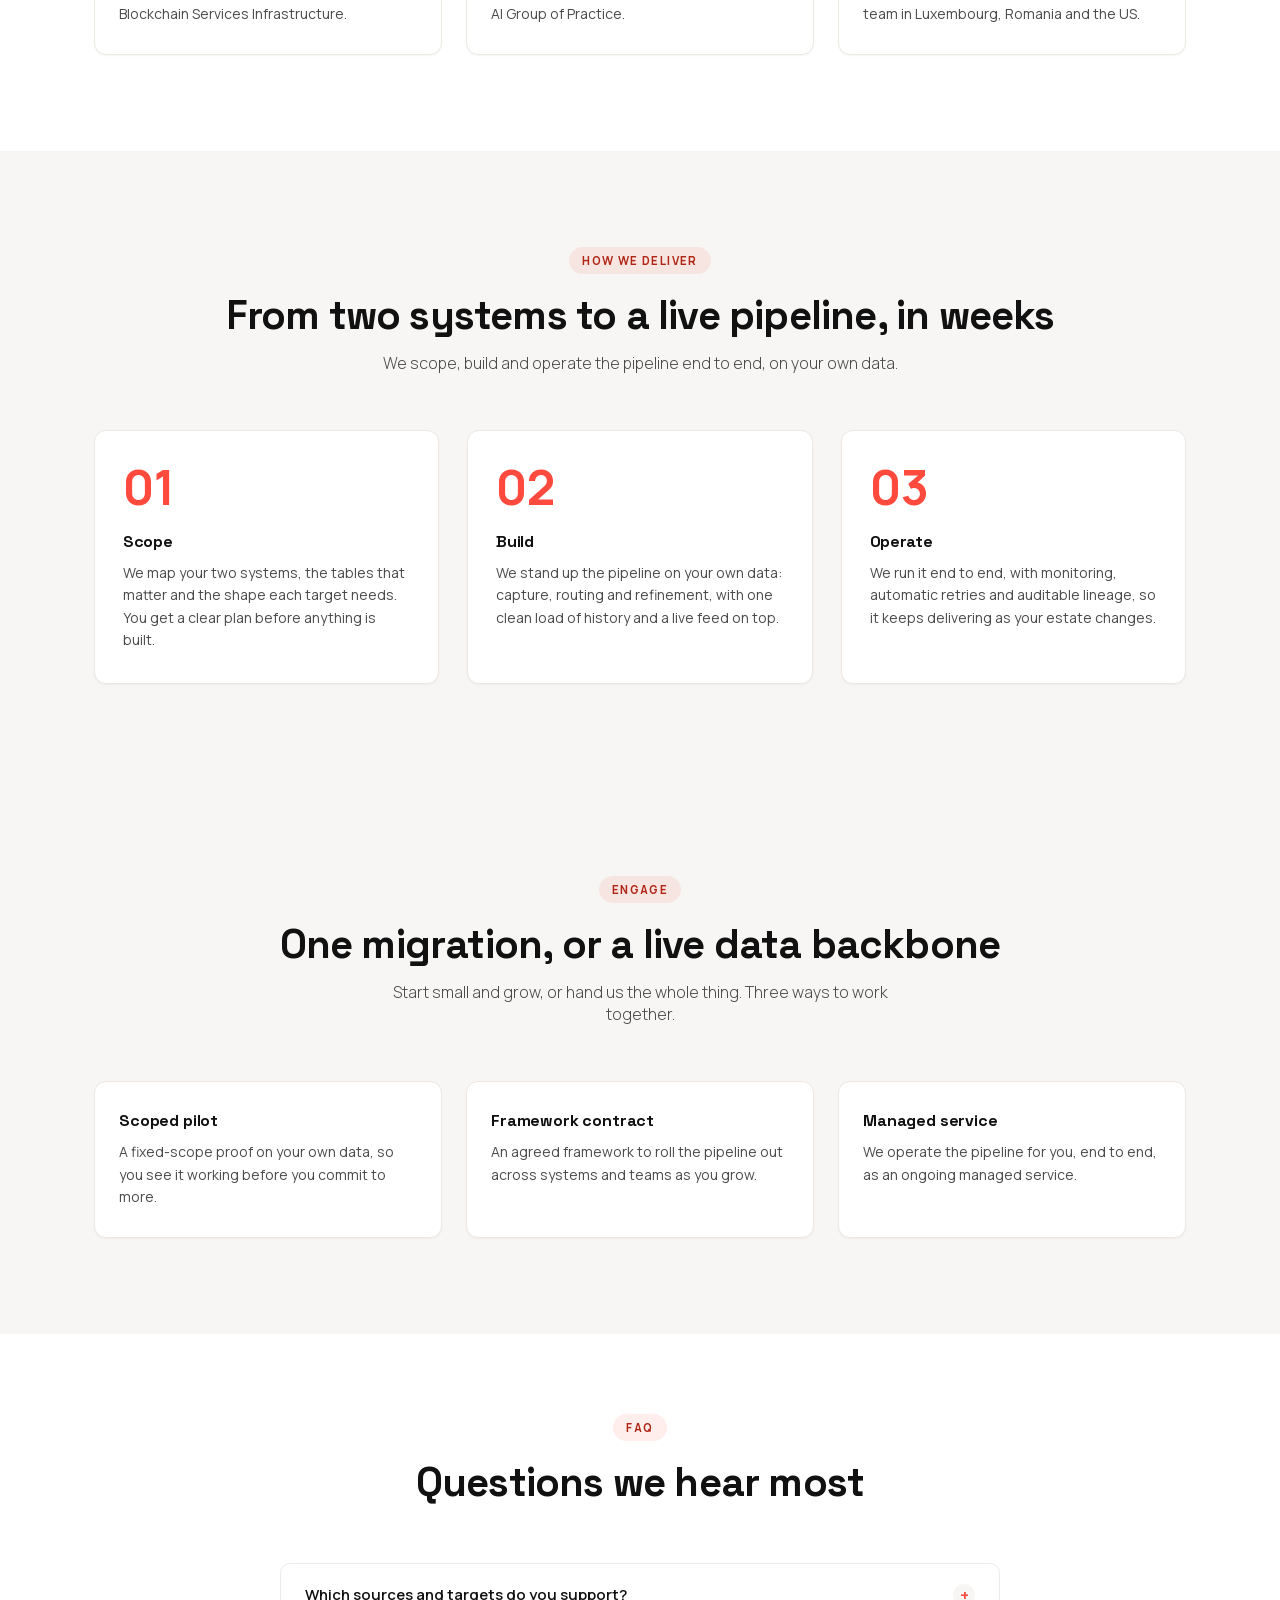
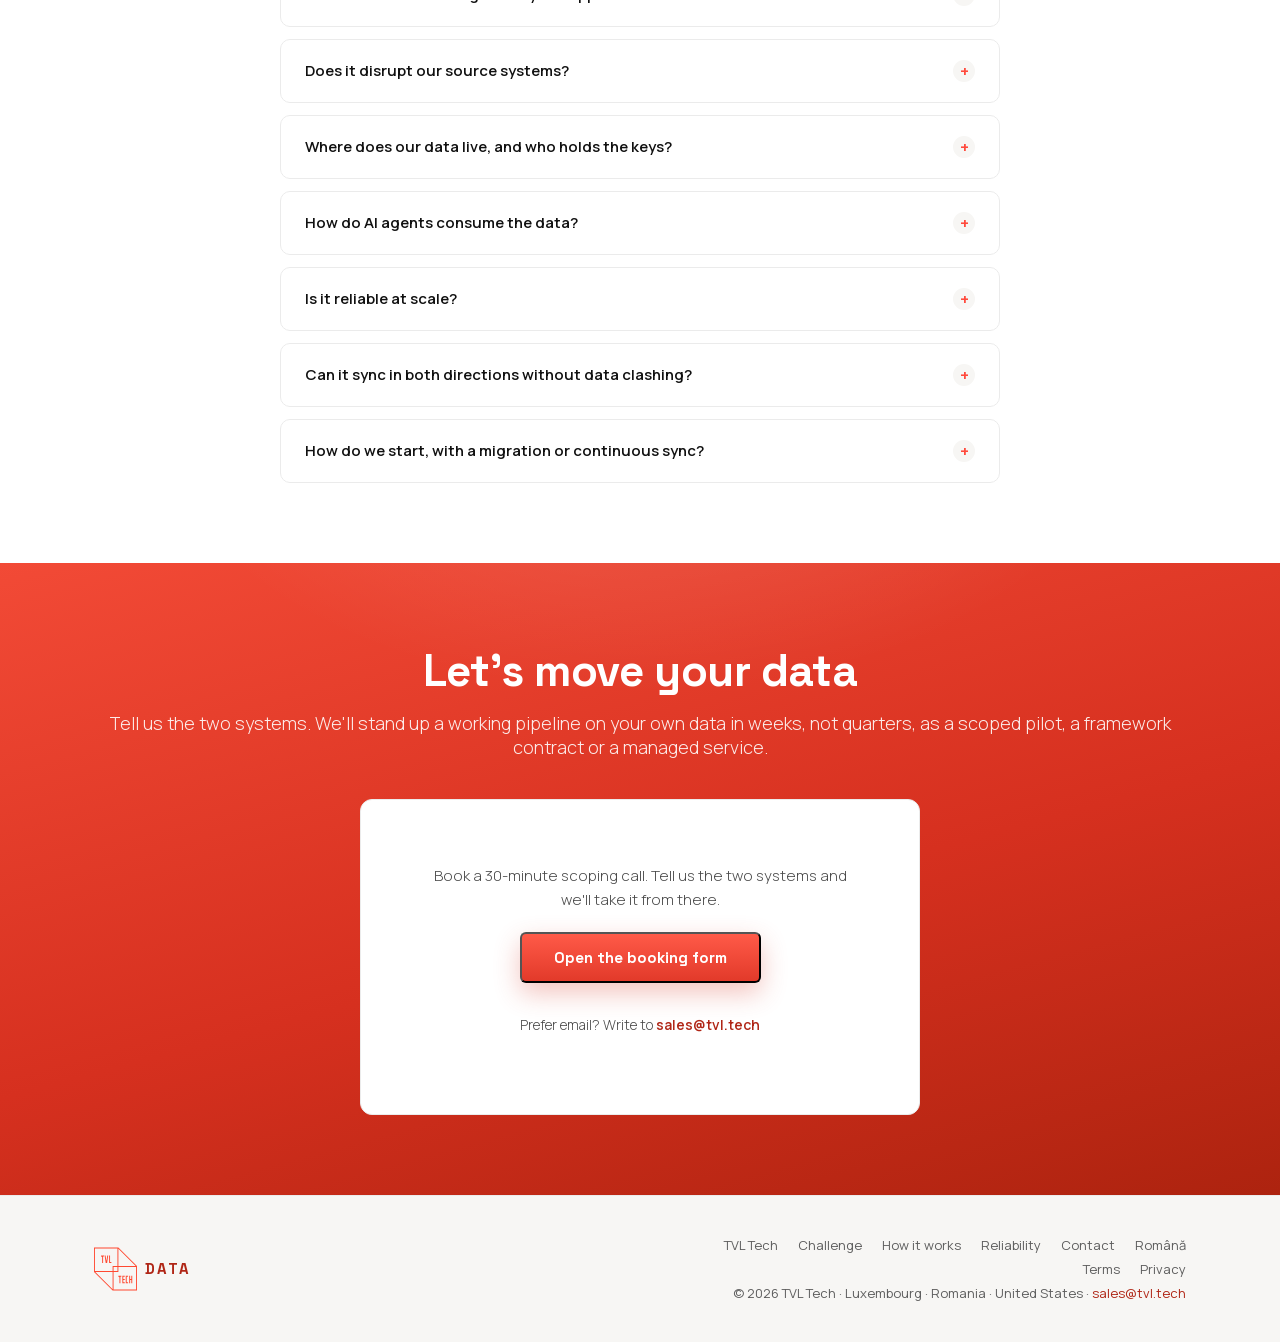
==== commit 89280a53: "Add Works-with, Scope→Build→Operate, and Engage sections; keep "In production" pill - New content (g" ====
--- a/index.html
+++ b/index.html
@@ -151,7 +151,7 @@
 <!-- ── HERO ── -->
 <section class="hero">
   <div class="hero-content">
-    <div class="hero-pill"><span class="dot"></span>In production at Romstal</div>
+    <div class="hero-pill"><span class="dot"></span>In production</div>
     <div class="hero-label">Data Sovereignty · AI · TVL Tech</div>
     <h1>We build the <span>Sovereign Data Layer</span> for AI</h1>
     <p>We prepare enterprise data for AI, governed and ready.<br>Keep it sovereign when you need to, and run your AI wherever you choose.</p>
@@ -181,7 +181,7 @@
       </div>
       <div class="hero-stat">
         <div class="num">In production</div>
-        <div class="lbl">Live today, powering AI agents at Romstal</div>
+        <div class="lbl">Live today, powering enterprise AI agents</div>
       </div>
     </div>
   </div>
@@ -192,7 +192,6 @@
   <div class="container">
     <span class="cred-label">Proven where it matters</span>
     <span class="cred-item">European Commission · EBSI</span>
-    <span class="cred-item">Romstal</span>
     <span class="cred-item">DataDiggers</span>
     <span class="cred-item">NATO DIANA</span>
   </div>
@@ -399,6 +398,31 @@
       <div class="capability-item"><span class="cap-check">✓</span><span><strong>Secure over HTTPS</strong>: safe through firewalls, with no open database ports</span></div>
       <div class="capability-item"><span class="cap-check">✓</span><span><strong>Near real time or scheduled</strong>: push or pull across WAN and LAN, or on a cadence</span></div>
       <div class="capability-item"><span class="cap-check">✓</span><span><strong>On premises, cloud or hybrid</strong>: scales from 2 to thousands of nodes</span></div>
+    </div>
+  </div>
+</section>
+
+<!-- ── WORKS WITH ── -->
+<section class="cum" id="works-with" style="background:#fff;">
+  <div class="container">
+    <div class="section-title-center fade-in">
+      <span class="red-label">Works with</span>
+      <h2 class="section-h2">Connects to the systems you already run</h2>
+      <p>Read from and write to the platforms your business depends on, across relational, NoSQL, cloud, files and APIs.</p>
+    </div>
+    <div class="logo-grid fade-in">
+      <span class="logo-chip">SAP</span>
+      <span class="logo-chip">Oracle</span>
+      <span class="logo-chip">SQL Server</span>
+      <span class="logo-chip">IBM DB2</span>
+      <span class="logo-chip">PostgreSQL</span>
+      <span class="logo-chip">MySQL</span>
+      <span class="logo-chip">MongoDB</span>
+      <span class="logo-chip">BigQuery</span>
+      <span class="logo-chip">Splunk</span>
+      <span class="logo-chip">Elasticsearch</span>
+      <span class="logo-chip">Files</span>
+      <span class="logo-chip">APIs</span>
     </div>
   </div>
 </section>
@@ -552,7 +576,60 @@
       </div>
       <div class="urgenta-card fade-in">
         <h3>Trusted &amp; recognised</h3>
-        <p>Trusted by DataDiggers and Romstal. NATO DIANA mentor and judge. A senior, international team in Luxembourg, Romania and the US.</p>
+        <p>Trusted by DataDiggers. NATO DIANA mentor and judge. A senior, international team in Luxembourg, Romania and the US.</p>
+      </div>
+    </div>
+  </div>
+</section>
+
+<!-- ── HOW WE DELIVER (process) ── -->
+<section class="cum" id="process" style="background:var(--light-bg);">
+  <div class="container">
+    <div class="section-title-center fade-in">
+      <span class="red-label">How we deliver</span>
+      <h2 class="section-h2">From two systems to a live pipeline, in weeks</h2>
+      <p>We scope, build and operate the pipeline end to end, on your own data.</p>
+    </div>
+    <div class="steps-grid">
+      <div class="step-card fade-in">
+        <div class="step-num">01</div>
+        <h3>Scope</h3>
+        <p>We map your two systems, the tables that matter and the shape each target needs. You get a clear plan before anything is built.</p>
+      </div>
+      <div class="step-card fade-in">
+        <div class="step-num">02</div>
+        <h3>Build</h3>
+        <p>We stand up the pipeline on your own data: capture, routing and refinement, with one clean load of history and a live feed on top.</p>
+      </div>
+      <div class="step-card fade-in">
+        <div class="step-num">03</div>
+        <h3>Operate</h3>
+        <p>We run it end to end, with monitoring, automatic retries and auditable lineage, so it keeps delivering as your estate changes.</p>
+      </div>
+    </div>
+  </div>
+</section>
+
+<!-- ── HOW WE ENGAGE ── -->
+<section class="de-ce" id="engage">
+  <div class="container">
+    <div class="section-title-center fade-in">
+      <span class="red-label">Engage</span>
+      <h2 class="section-h2">One migration, or a live data backbone</h2>
+      <p>Start small and grow, or hand us the whole thing. Three ways to work together.</p>
+    </div>
+    <div class="urgenta-grid">
+      <div class="urgenta-card fade-in">
+        <h3>Scoped pilot</h3>
+        <p>A fixed-scope proof on your own data, so you see it working before you commit to more.</p>
+      </div>
+      <div class="urgenta-card fade-in">
+        <h3>Framework contract</h3>
+        <p>An agreed framework to roll the pipeline out across systems and teams as you grow.</p>
+      </div>
+      <div class="urgenta-card fade-in">
+        <h3>Managed service</h3>
+        <p>We operate the pipeline for you, end to end, as an ongoing managed service.</p>
       </div>
     </div>
   </div>
--- a/index.css
+++ b/index.css
@@ -1993,3 +1993,19 @@
     /* ── Booking-form facade (click-to-load keeps third-party JS off load) ── */
     .form-facade{ text-align:center; padding:24px 10px 14px; }
     .form-facade p{ color:var(--text-sec); font-size:15px; line-height:1.6; max-width:46ch; margin:0 auto 20px; }
+
+    /* ── WORKS-WITH integrations grid ── */
+    .logo-grid{
+      display:flex; flex-wrap:wrap; gap:12px; justify-content:center;
+      max-width:880px; margin:44px auto 0;
+    }
+    .logo-chip{
+      display:inline-flex; align-items:center; gap:9px;
+      padding:12px 20px; border-radius:12px;
+      background:#fff; border:1px solid #ece7e1;
+      box-shadow:0 1px 2px rgba(17,12,11,0.04);
+      font-family:var(--font-display); font-weight:600; font-size:15px; color:#3a3632;
+      transition:transform .2s ease, border-color .2s ease, box-shadow .2s ease;
+    }
+    .logo-chip::before{ content:''; width:7px; height:7px; border-radius:50%; background:var(--red); opacity:.75; }
+    .logo-chip:hover{ transform:translateY(-2px); border-color:#e3dcd4; box-shadow:0 10px 24px rgba(17,12,11,0.08); }
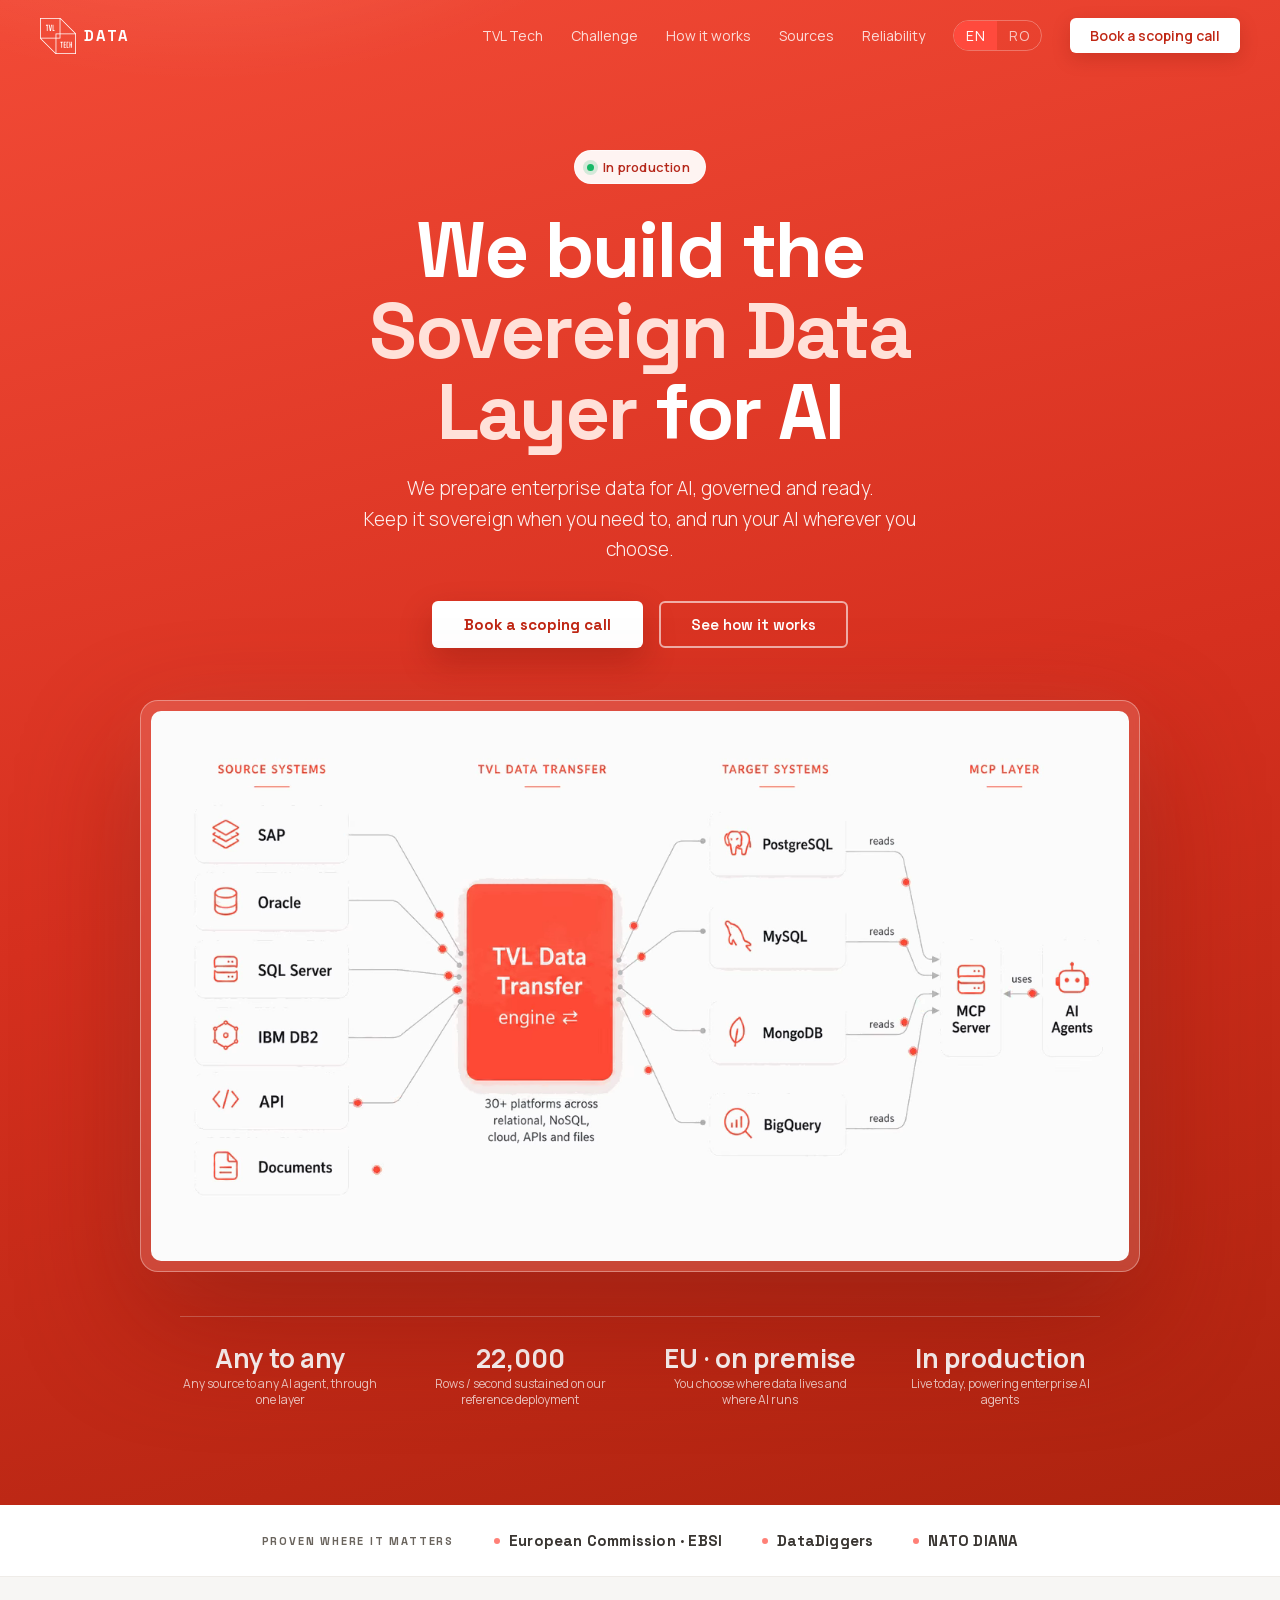
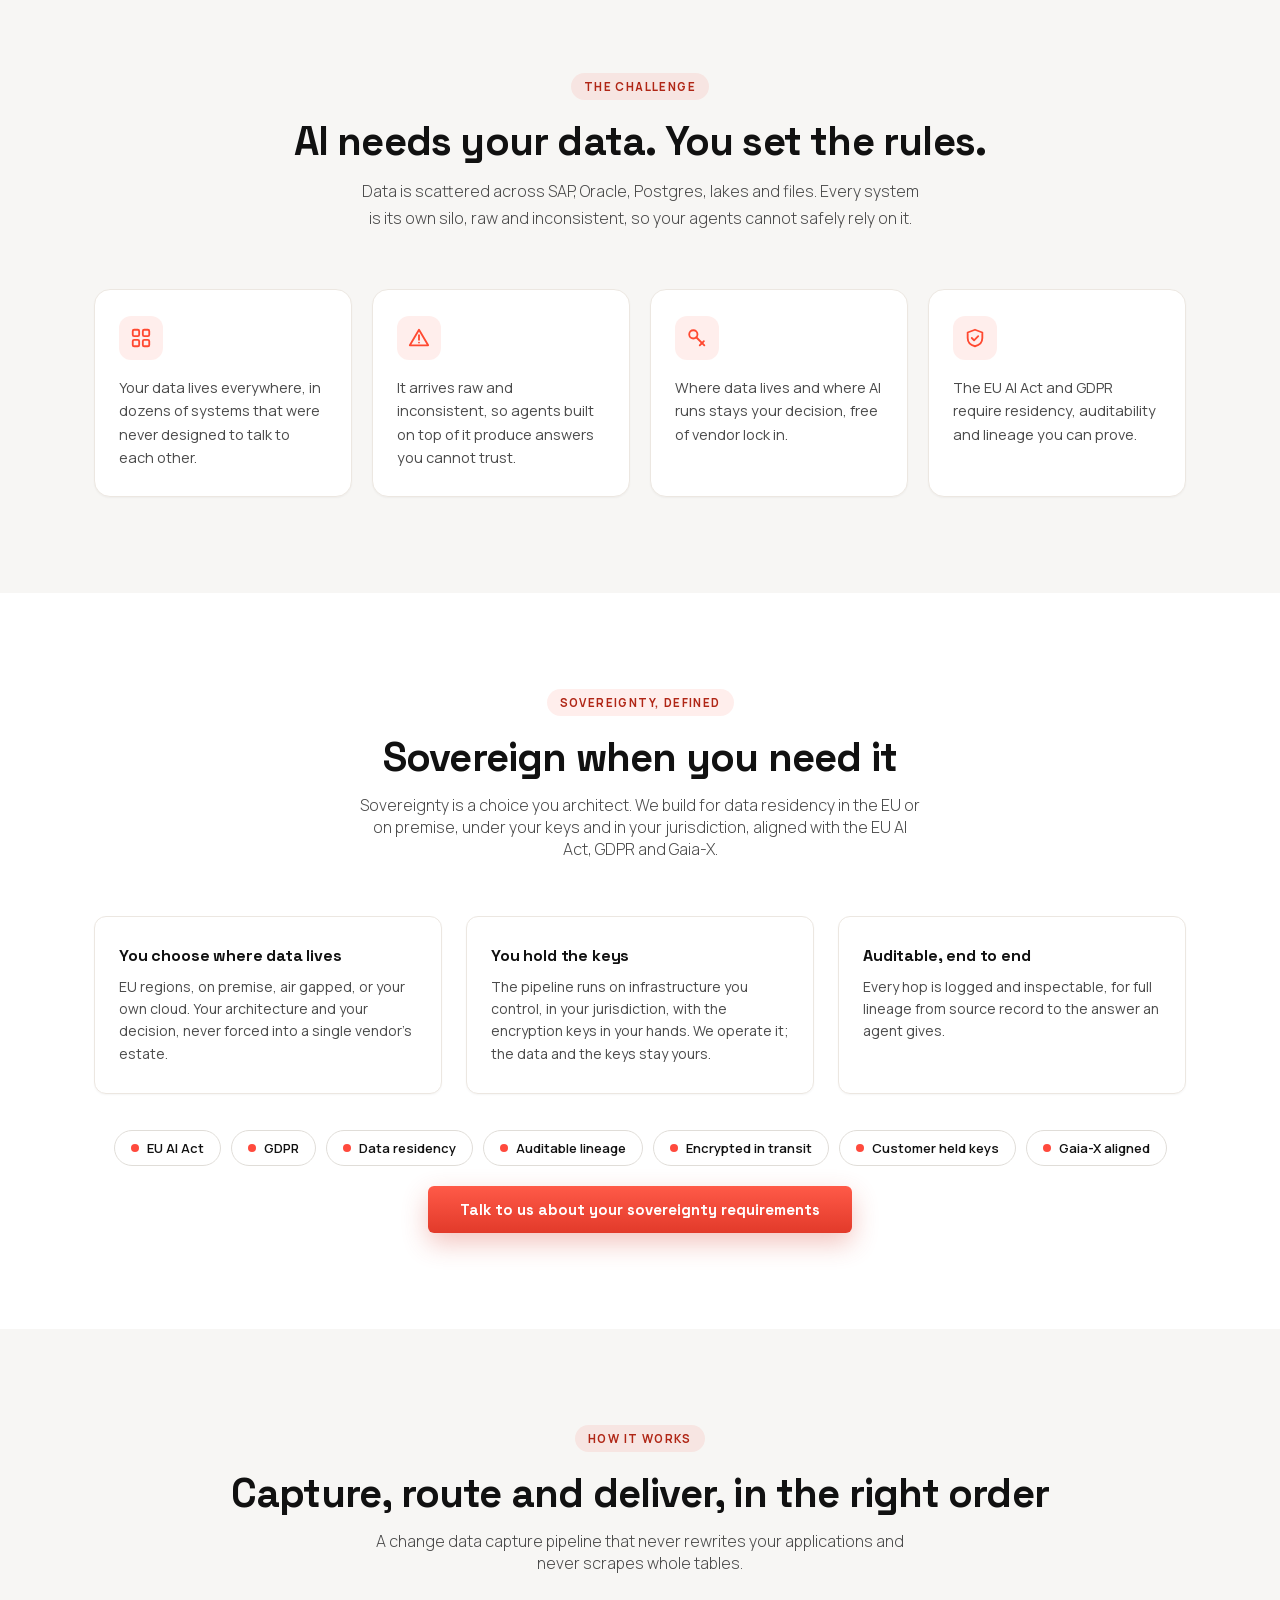
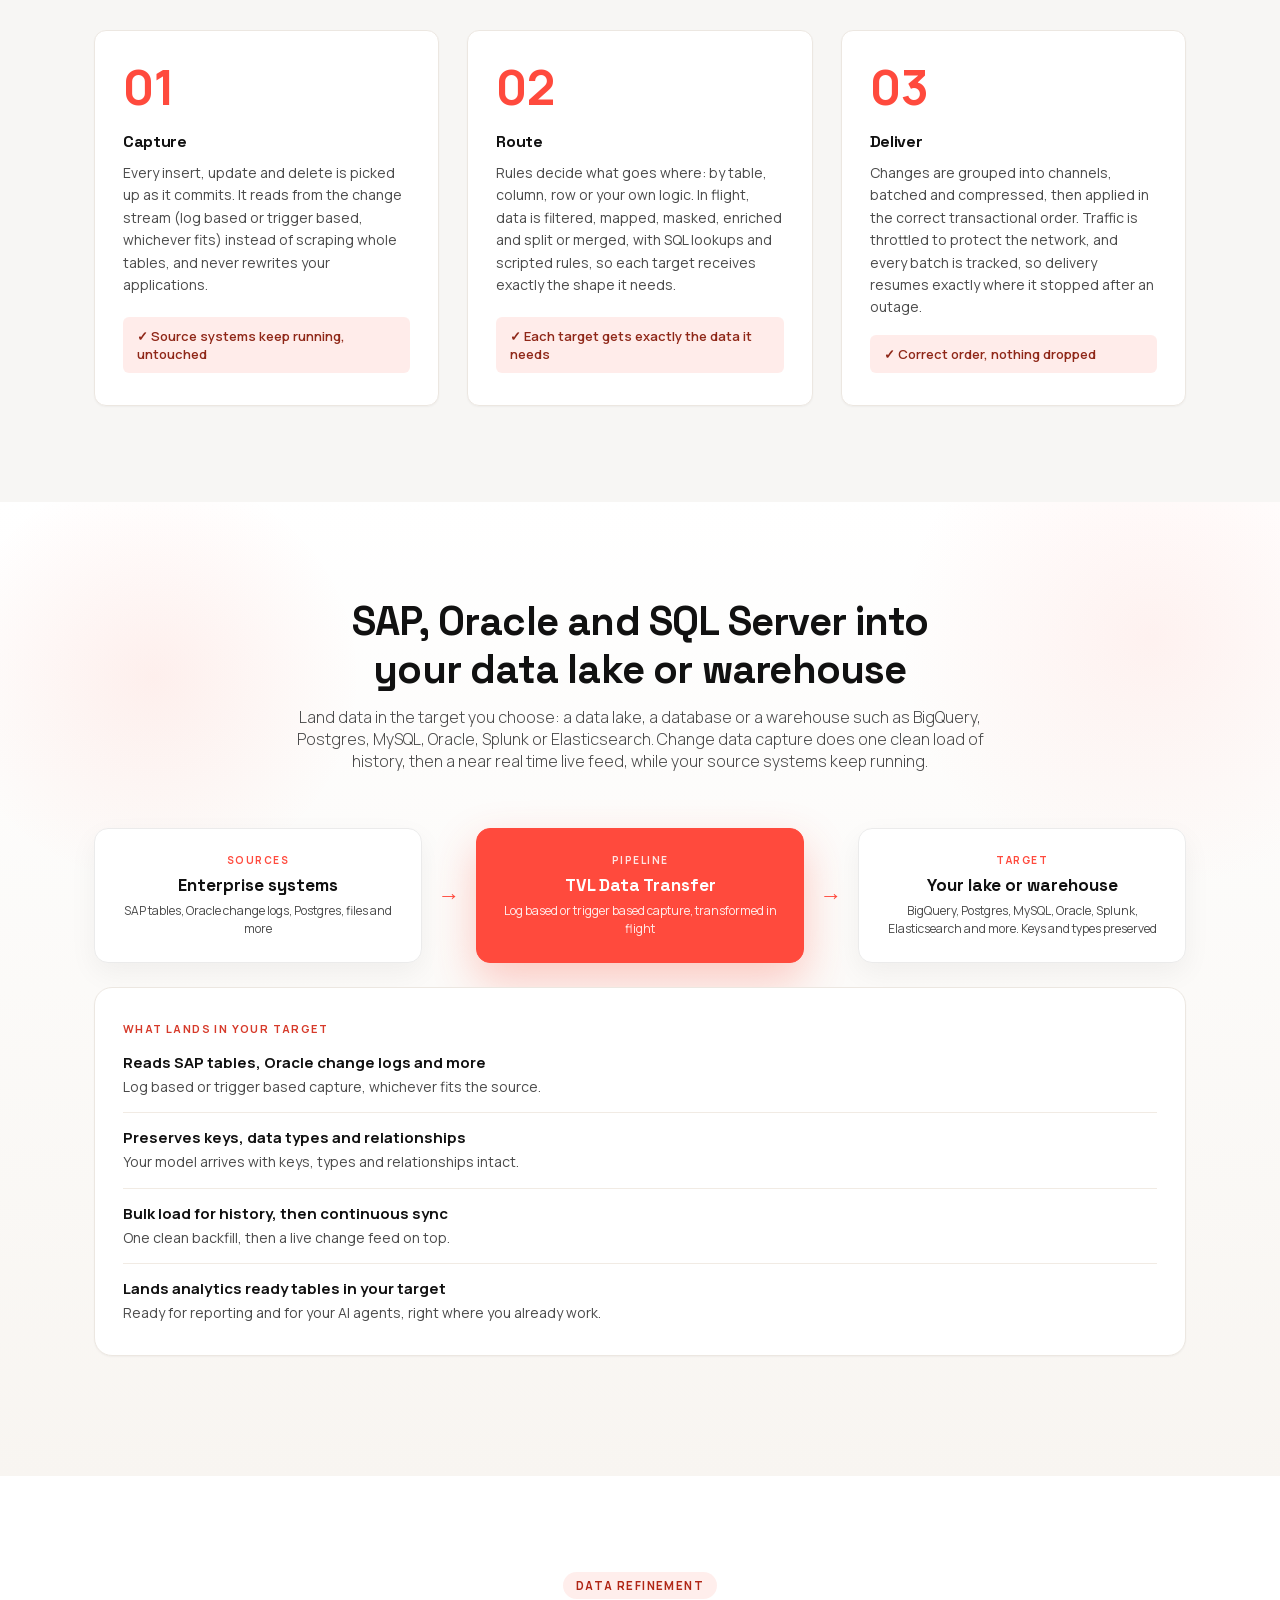
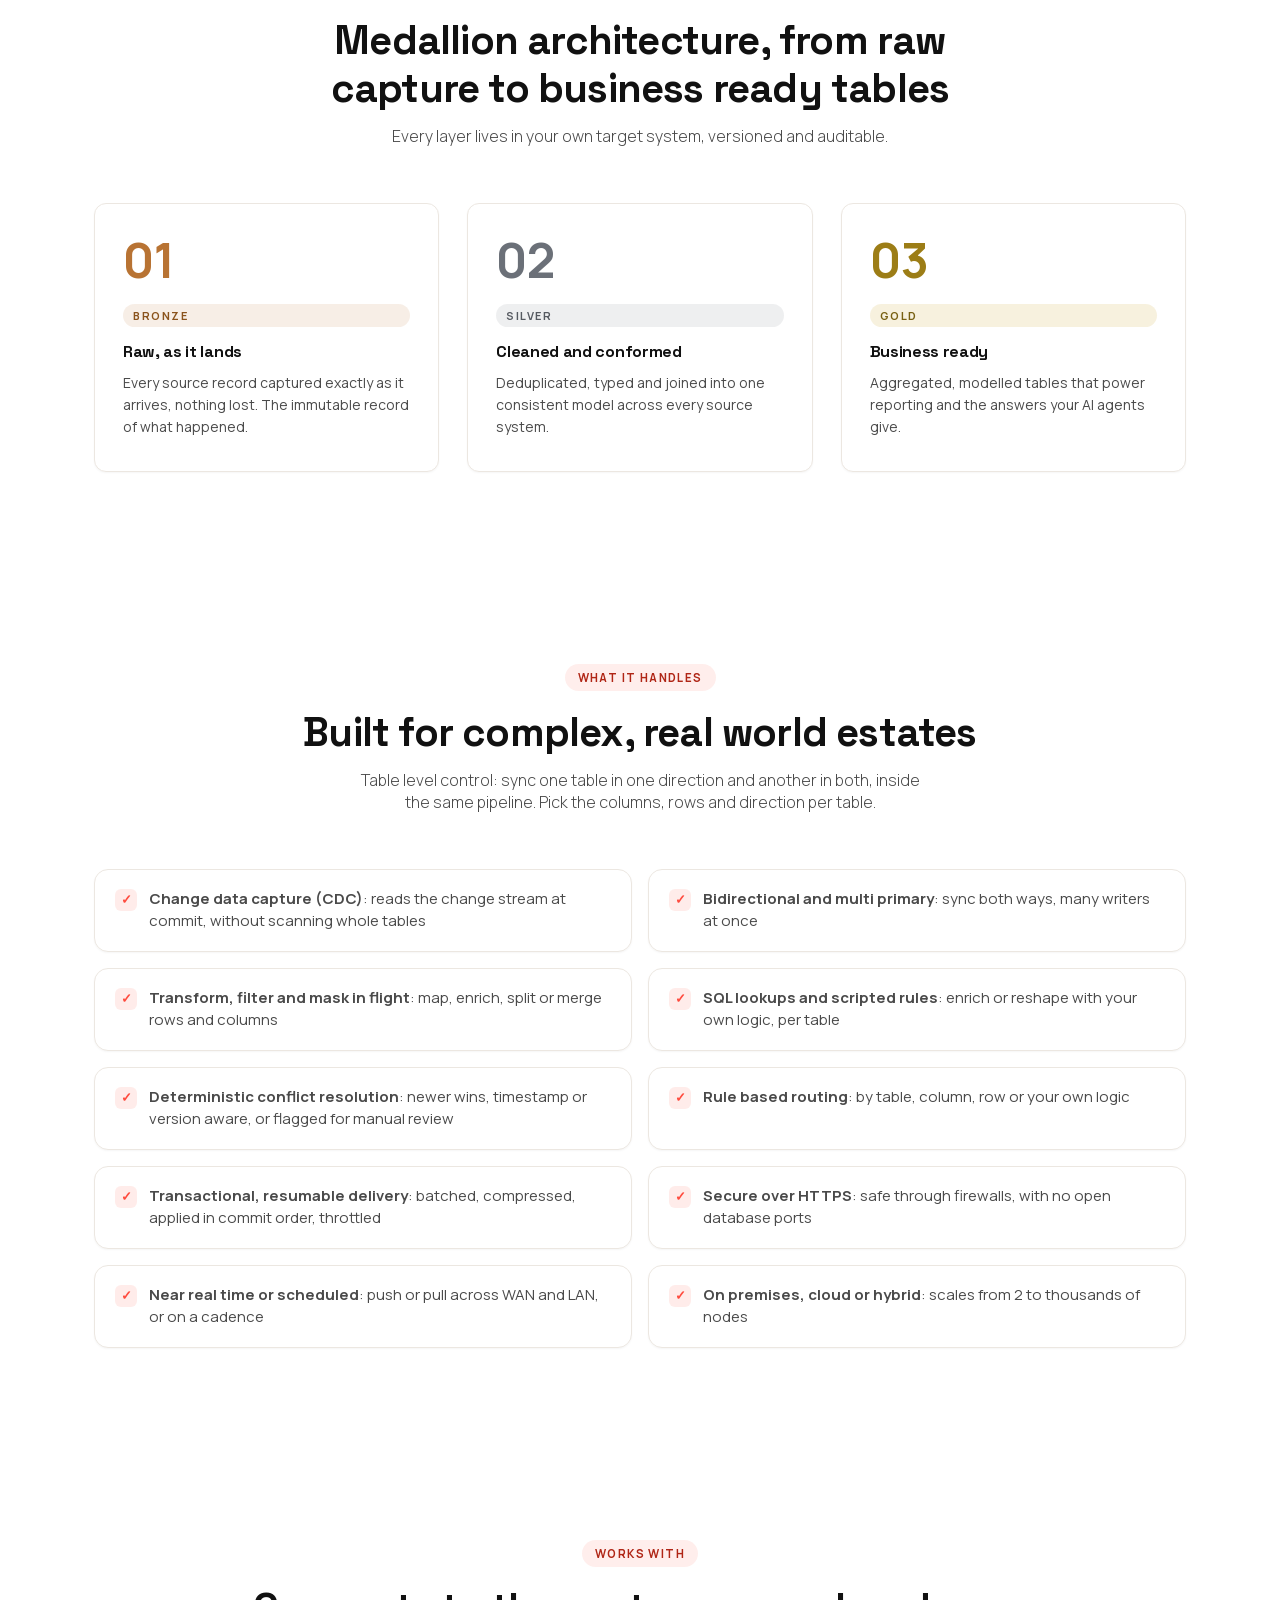
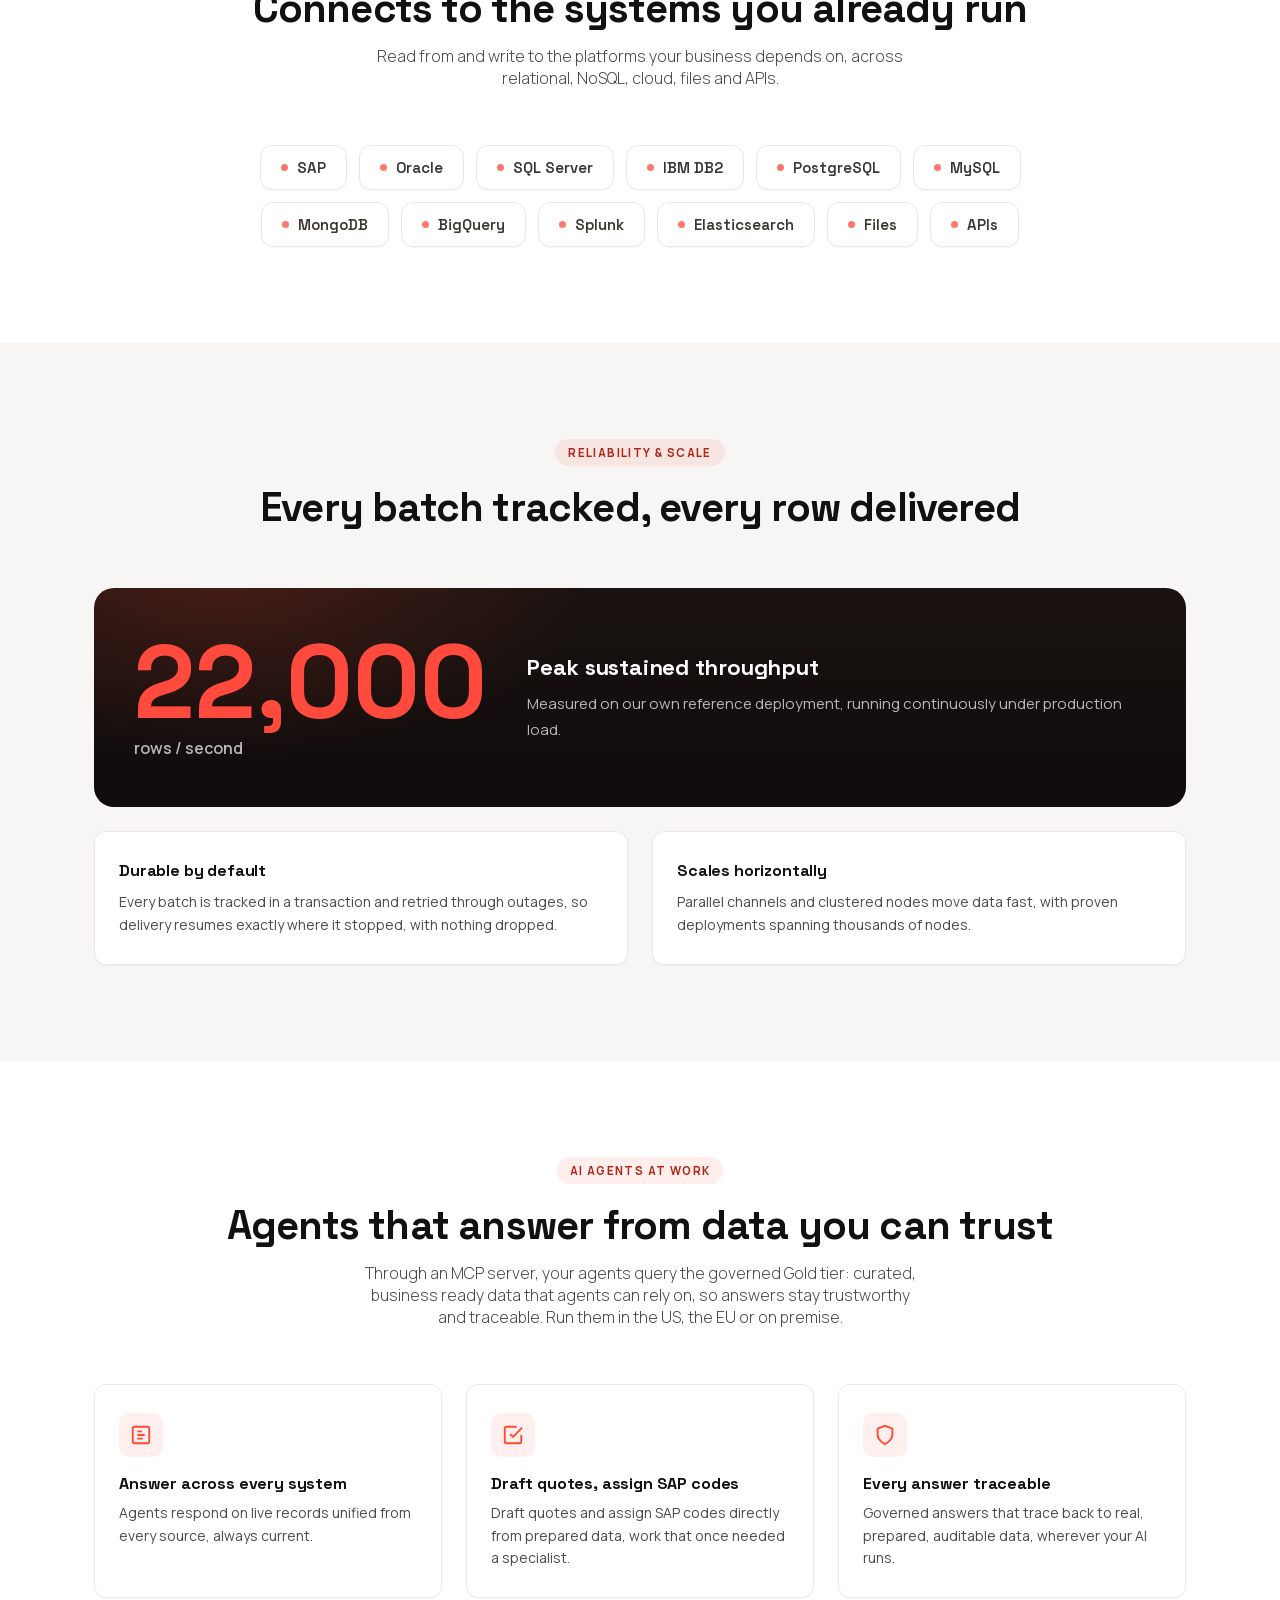
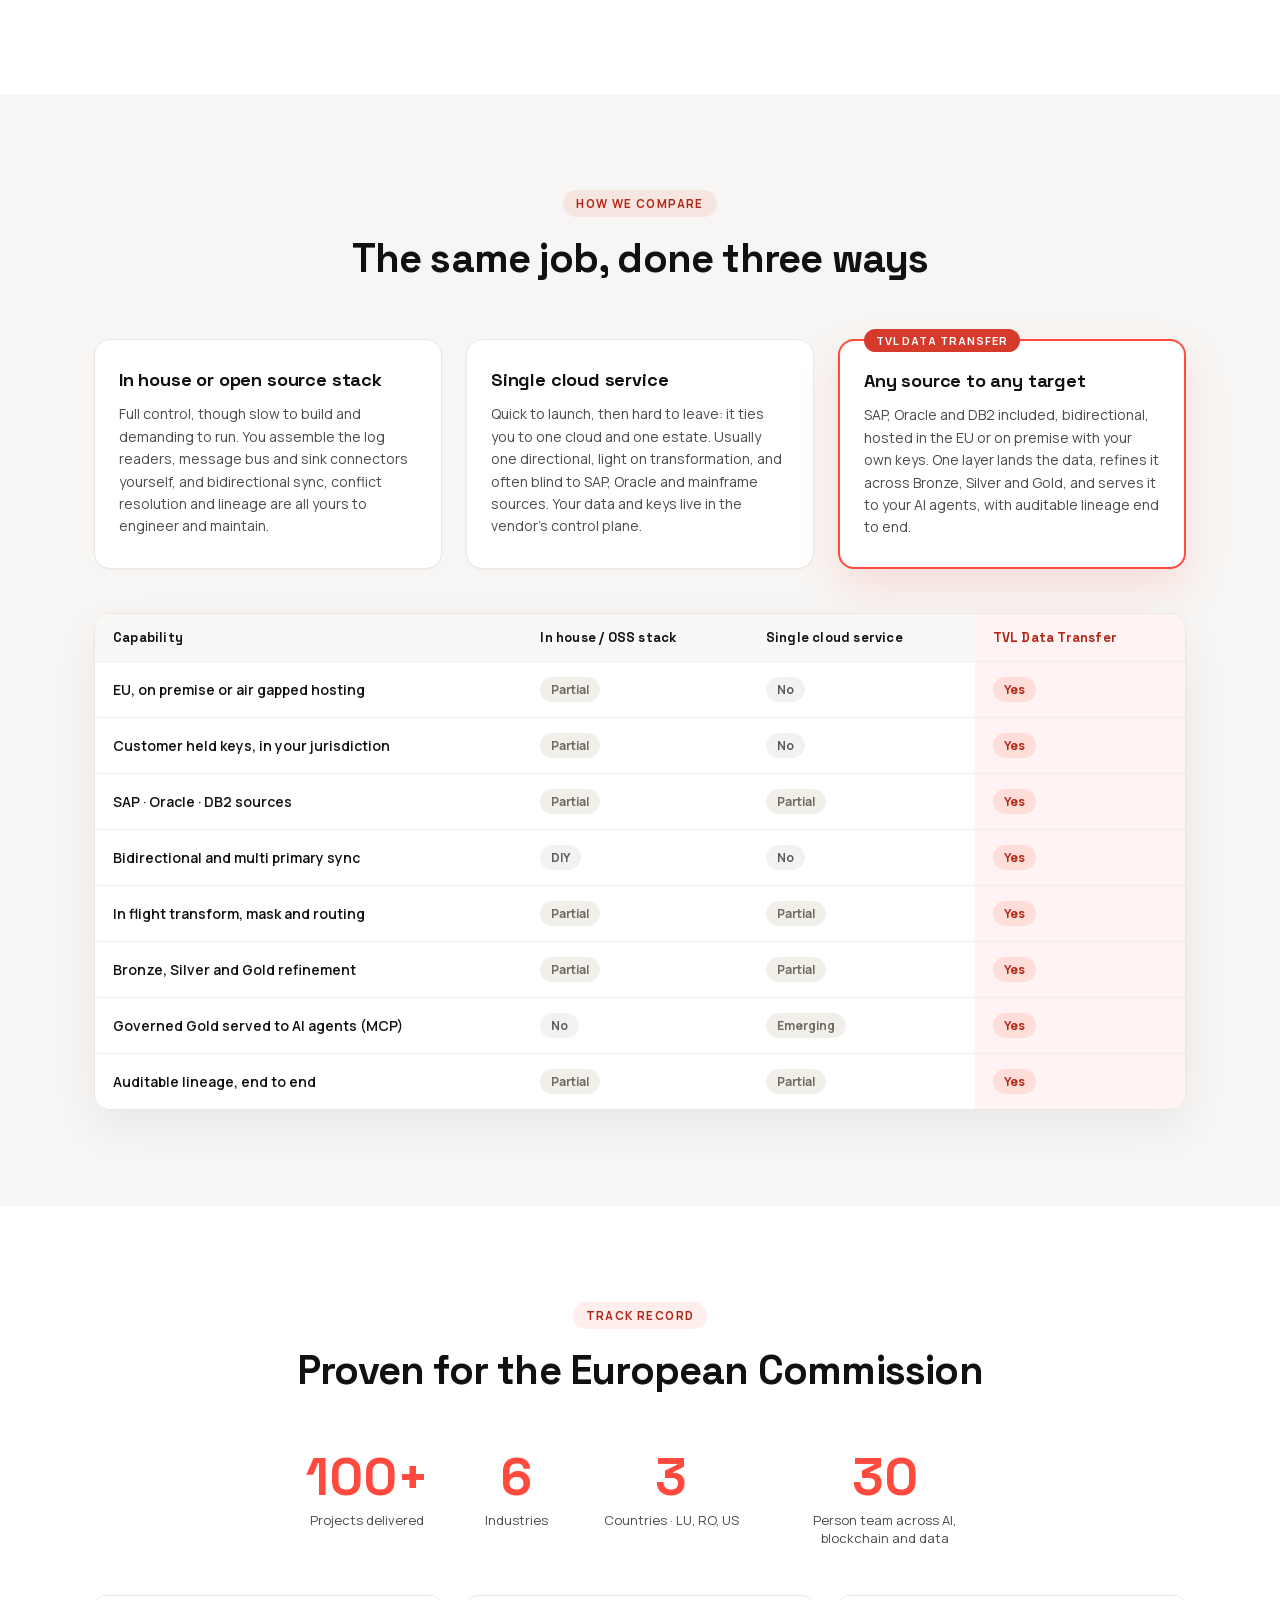
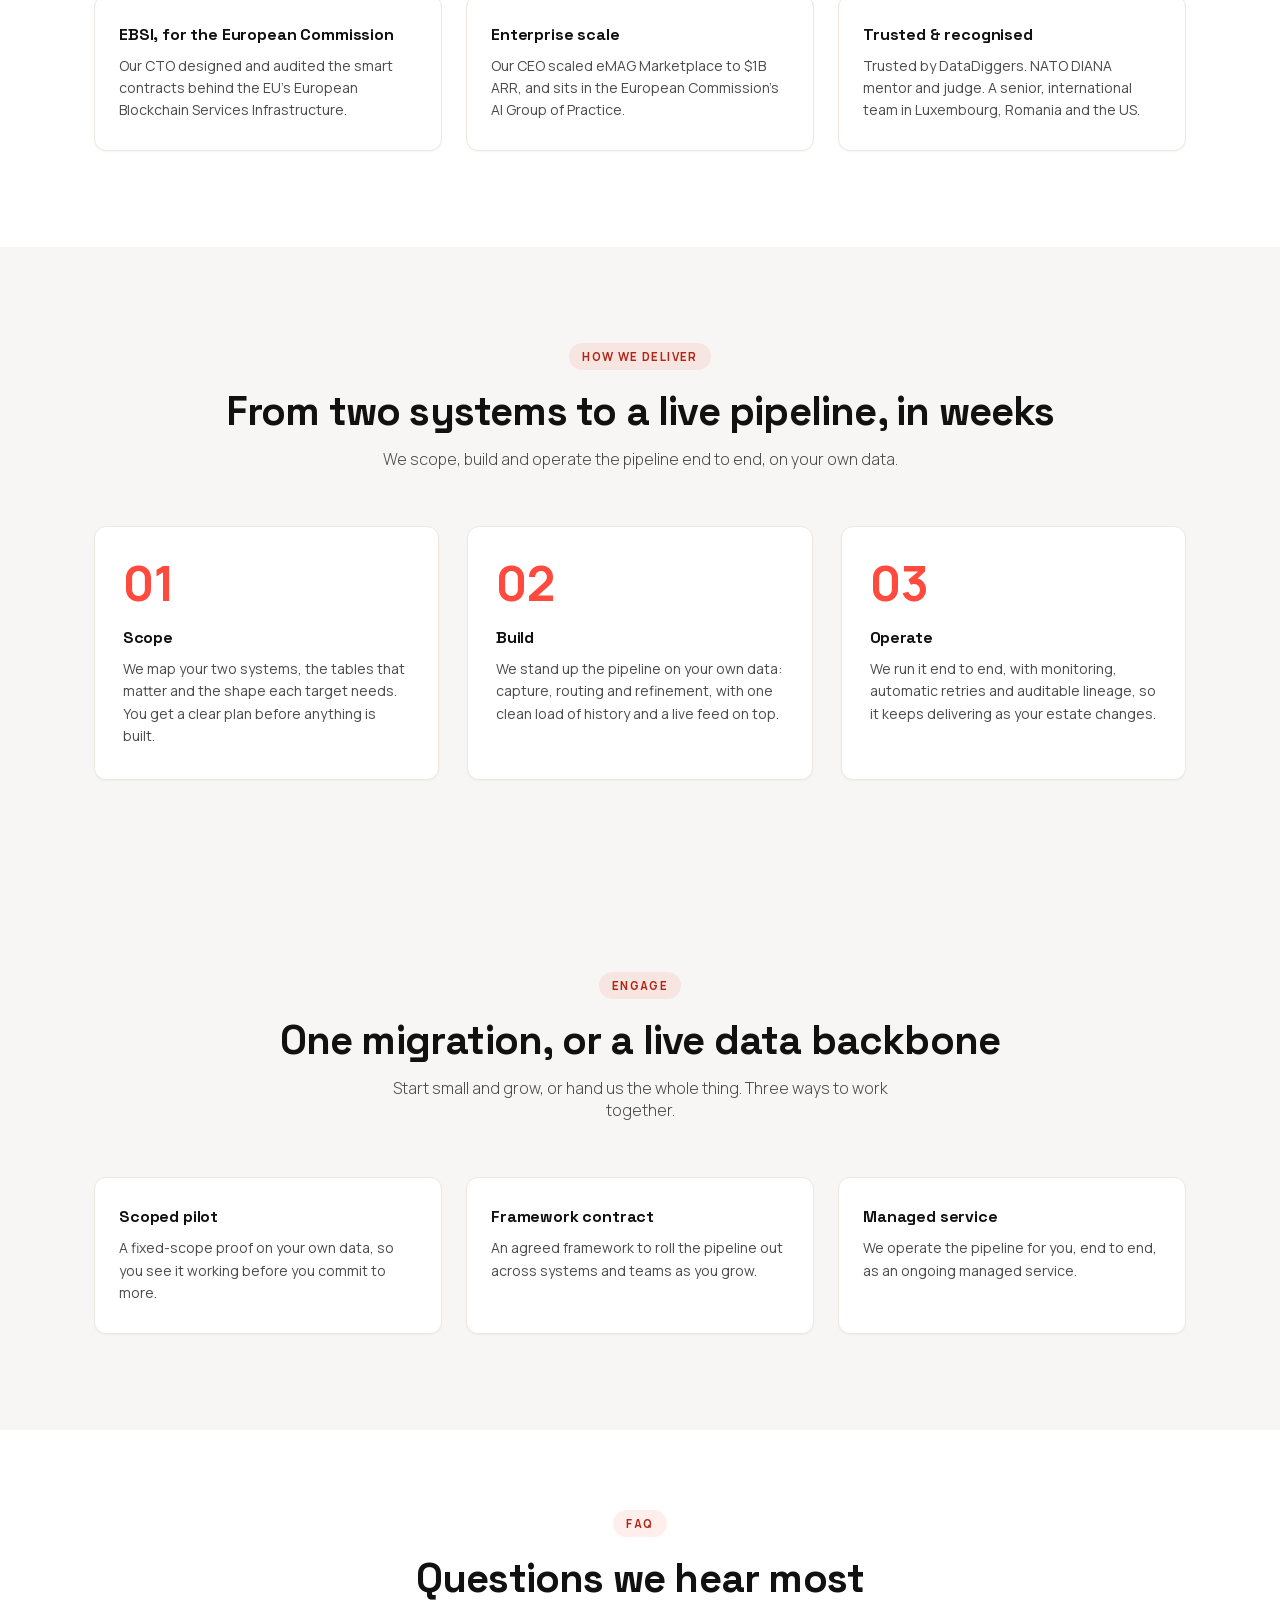
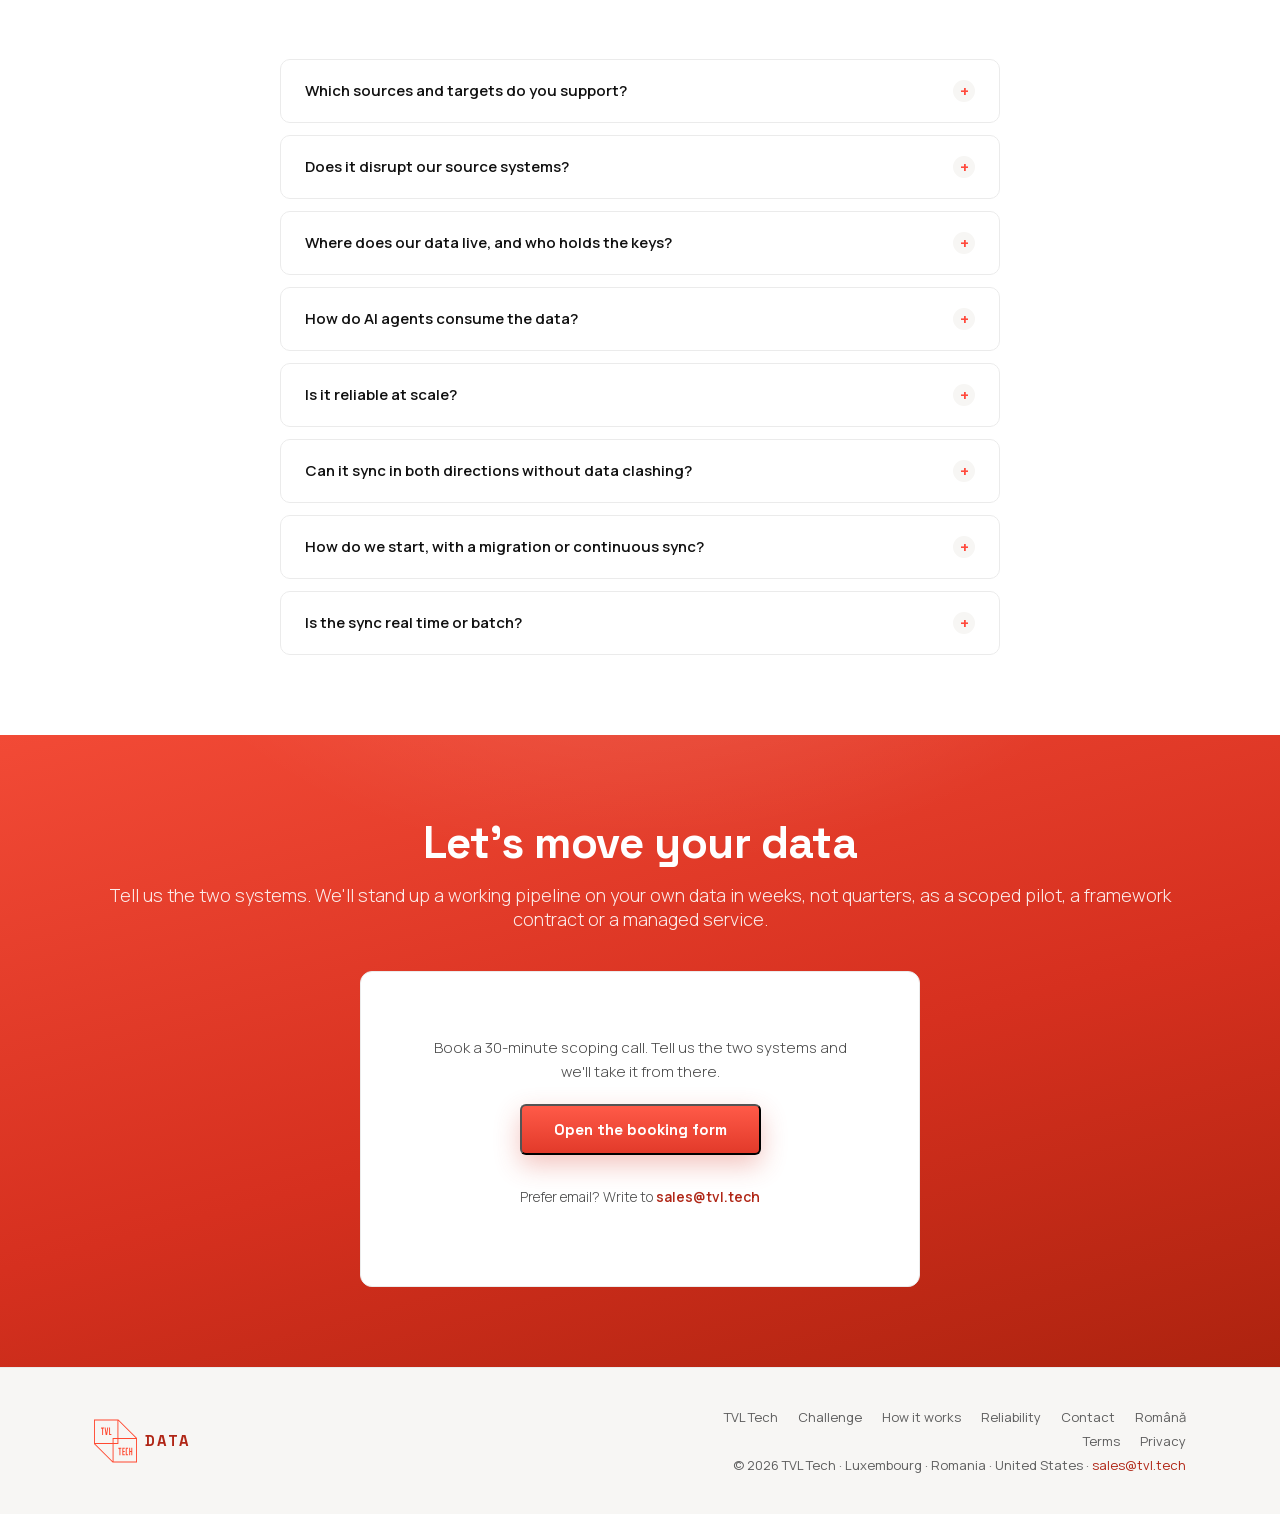
==== commit 7b7a8ce9: "SEO: surface competitive keywords into headings, meta and FAQ Keyword-surfacing pass (no new claims," ====
--- a/index.html
+++ b/index.html
@@ -10,7 +10,7 @@
   <link rel="preload" href="/fonts/manrope-latin.woff2" as="font" type="font/woff2" crossorigin>
   <link rel="preload" as="image" href="/images/architecture-static.webp" fetchpriority="high">
   <title>TVL Data Transfer | The Sovereign Data Layer for AI</title>
-  <meta name="description" content="Move enterprise data from any source to any AI agent, governed and sovereign. Change data capture into your lake, database or warehouse, served to agents via MCP.">
+  <meta name="description" content="Near real time change data capture from SAP, Oracle and SQL Server into your data lake, database or warehouse, refined and served to AI agents via MCP. Your data, your keys, your region.">
   <meta property="og:title" content="TVL Data Transfer: The Sovereign Data Layer for AI">
   <meta property="og:description" content="Any source to any AI agent, governed and ready. CDC into your lake, database or warehouse, refined and auditable, queried through an MCP server. EU AI Act and GDPR aligned.">
   <meta property="og:type" content="website">
@@ -75,7 +75,8 @@
       { "@type": "Question", "name": "How do AI agents consume the data?", "acceptedAnswer": { "@type": "Answer", "text": "Through an MCP server, your agents query the governed Gold tier data directly. They run in the US, the EU or on premise, and every answer is traceable to real, prepared, auditable records." } },
       { "@type": "Question", "name": "Is it reliable at scale?", "acceptedAnswer": { "@type": "Answer", "text": "Every batch is tracked in a transaction and retried through outages, so delivery resumes where it stopped with nothing dropped. Peak sustained throughput on our reference deployment is 22,000 rows per second, and it scales from 2 to thousands of nodes." } },
       { "@type": "Question", "name": "Can it sync in both directions without data clashing?", "acceptedAnswer": { "@type": "Answer", "text": "Yes. The pipeline runs bidirectional and multi primary, so several systems can write at once. Conflicts are detected on the primary key, changed data, or a timestamp or version column, then resolved with a deterministic strategy such as newer wins, or flagged for manual review, and you set the rule per table." } },
-      { "@type": "Question", "name": "How do we start, with a migration or continuous sync?", "acceptedAnswer": { "@type": "Answer", "text": "Either. We scope, build and operate the pipeline end to end: a single migration off a legacy system, a continuous sync between platforms, or a permanent integration layer. Tell us the two systems and we stand up a working pipeline on your own data in weeks, not quarters." } }
+      { "@type": "Question", "name": "How do we start, with a migration or continuous sync?", "acceptedAnswer": { "@type": "Answer", "text": "Either. We scope, build and operate the pipeline end to end: a single migration off a legacy system, a continuous sync between platforms, or a permanent integration layer. Tell us the two systems and we stand up a working pipeline on your own data in weeks, not quarters." } },
+      { "@type": "Question", "name": "Is the sync real time or batch?", "acceptedAnswer": { "@type": "Answer", "text": "Near real time. Change data capture reads each committed change from the log or from triggers as it happens, not on a nightly schedule. Every change is tracked in a transaction and delivered in order, so your target stays current while your source systems keep running." } }
     ]
   }
   </script>
@@ -232,7 +233,7 @@
     <div class="section-title-center fade-in">
       <span class="red-label">Sovereignty, defined</span>
       <h2 class="section-h2">Sovereign when you need it</h2>
-      <p>Sovereignty is a choice you architect. We build so data can stay in the EU or on premise, under your keys and in your jurisdiction, aligned with the EU AI Act, GDPR and Gaia-X.</p>
+      <p>Sovereignty is a choice you architect. We build for data residency in the EU or on premise, under your keys and in your jurisdiction, aligned with the EU AI Act, GDPR and Gaia-X.</p>
     </div>
     <div class="urgenta-grid">
       <div class="urgenta-card fade-in">
@@ -298,8 +299,8 @@
 <section class="sprint-focus" id="sources">
   <div class="container">
     <div class="section-title-center fade-in">
-      <h2 class="section-h2">Enterprise sources into your data lake or warehouse</h2>
-      <p>Land data in the target you choose: a data lake, a database or a warehouse such as BigQuery, Postgres, MySQL, Oracle, Splunk or Elasticsearch. One clean load of history, then a live feed, while your source systems keep running.</p>
+      <h2 class="section-h2">SAP, Oracle and SQL Server into your data lake or warehouse</h2>
+      <p>Land data in the target you choose: a data lake, a database or a warehouse such as BigQuery, Postgres, MySQL, Oracle, Splunk or Elasticsearch. Change data capture does one clean load of history, then a near real time live feed, while your source systems keep running.</p>
     </div>
 
     <div class="flow-diagram fade-in">
@@ -353,7 +354,7 @@
   <div class="container">
     <div class="section-title-center fade-in">
       <span class="red-label">Data refinement</span>
-      <h2 class="section-h2">Three layers, from raw capture to business ready tables</h2>
+      <h2 class="section-h2">Medallion architecture, from raw capture to business ready tables</h2>
       <p>Every layer lives in your own target system, versioned and auditable.</p>
     </div>
     <div class="steps-grid">
@@ -691,6 +692,13 @@
           <span class="faq-icon">+</span>
         </button>
         <div class="faq-answer">Either. We scope, build and operate the pipeline end to end: a single migration off a legacy system, a continuous sync between platforms, or a permanent integration layer. Tell us the two systems and we stand up a working pipeline on your own data in weeks, not quarters.</div>
+      </div>
+      <div class="faq-item fade-in">
+        <button class="faq-question" type="button">
+          Is the sync real time or batch?
+          <span class="faq-icon">+</span>
+        </button>
+        <div class="faq-answer">Near real time. Change data capture reads each committed change from the log or from triggers as it happens, not on a nightly schedule. Every change is tracked in a transaction and delivered in order, so your target stays current while your source systems keep running.</div>
       </div>
     </div>
   </div>
